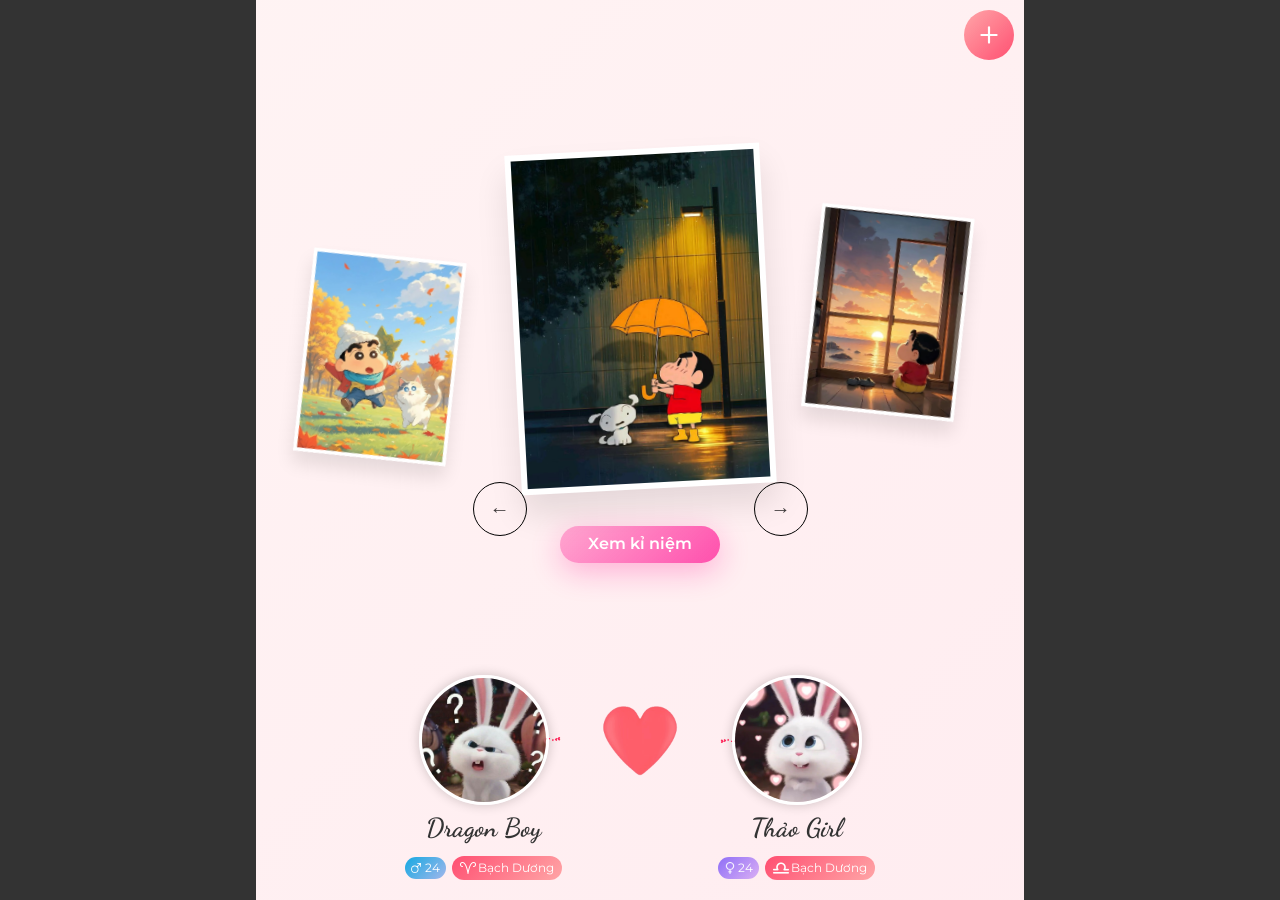
==== card-cp/index.html @ d3b0a380 "thanhcuto" ====
<!DOCTYPE html>
<html lang="vi">
  <head>
    <meta charset="UTF-8" />
    <meta name="viewport" content="width=device-width, initial-scale=1" />
    <meta name="format-detection" content="telephone=no" />
    <title></title>
    <meta name="keywords" content />
    <meta name="description" content />
    <meta http-equiv="Content-Style-Type" content="text/css" />
    <meta http-equiv="Content-Script-Type" content="text/javascript" />
    <!-- FAVICON -->
    <link rel="icon" href="./favicon.ico" type="image/x-icon" />
    <link rel="apple-touch-icon" sizes="180x180"
      href="./favicon/apple-touch-icoxn.png" />
    <link rel="icon" type="image/png" sizes="32x32"
      href="./favicon/favicon-32x32.png" />
    <link rel="icon" type="image/png" sizes="16x16"
      href="./favicon/favicon-16x16.png" />
    <!-- STYLESHEET -->
    <link rel="stylesheet" media="all" href="./css/styles.css" />
    <!-- Google Analytics start -->
    <!-- Google Analytics end -->

    <link rel="preconnect" href="https://fonts.googleapis.com" />
    <link rel="preconnect" href="https://fonts.gstatic.com" crossorigin />
    <link
      href="https://fonts.googleapis.com/css2?family=Montserrat:ital,wght@0,100..900;1,100..900&display=swap"
      rel="stylesheet" />
    <link href="https://fonts.googleapis.com/css2?family=Allura&display=swap"
      rel="stylesheet" />
    <link
      href="https://fonts.googleapis.com/css2?family=Dancing+Script:wght@400..700&display=swap"
      rel="stylesheet" />

    <!-- Album -->
    <link
      href="https://fonts.googleapis.com/css2?family=Luxurious+Script&display=swap"
      rel="stylesheet" />
    <link
      href="https://fonts.googleapis.com/css2?family=Abril+Fatface&display=swap"
      rel="stylesheet" />

    <!-- <link rel="stylesheet" href="./css/aos.css"> -->
     <!-- Long 222222-->

     <!-- Long 333 -->
<!-- loz me may -->
  </head>

  <body id="index">
    <div id="wrapper">
      <header id="header">
        <div class="container">
          <div class="hd-wrapper col3">
            <button class="hicon hd-toggle" id="toggleBtn">
              <img
                src="data:image/svg+xml,%3Csvg xmlns='http://www.w3.org/2000/svg' viewBox='0 0 24 24' fill='none' stroke='%23000' stroke-width='2' stroke-linecap='round' stroke-linejoin='round'%3E%3Cline x1='12' y1='5' x2='12' y2='19'%3E%3C/line%3E%3Cline x1='5' y1='12' x2='19' y2='12'%3E%3C/line%3E%3C/svg%3E"
                alt="menu">
            </button>
            <div class="hicon hd-album">
              <img src="./images/ic-album.svg" alt="album" />
            </div>
            <div class="hicon hd-mail">
              <img src="./images/ic-mail.svg" alt="mail" />
            </div>
            <button id="toggle-sound" class="hicon hd-sound">
              <img id="sound-icon"
                src="./images/ic-volume.svg"
                alt="volume">
            </button>
          </div>
        </div>
      </header>
      <!-- end <header>-->
      <main id="main">
        <div class="tpl-main theme4" data-theme="theme4">
          <div class="love-slider">
            <div class="love-slr">
              <div class="lover-slider-img">
                <img src="./images/mvs-img1.jpg" alt="slider" />
              </div>
              <div class="lover-slider-img">
                <img src="./images/mvs-img2.jpg" alt="slider" />
              </div>
              <div class="lover-slider-img">
                <img src="./images/mvs-img3.jpg" alt="slider" />
              </div>
              <div class="lover-slider-img">
                <img src="./images/mvs-img4.jpg" alt="slider" />
              </div>
            </div>
            <p class="memory-button" id="openMemory">Xem kỉ niệm</p>
          </div>

          <div class="icounter" data-love="04/04/2022">
            <div class="icounter-type1">
              <div class="icounter-head">
                <p class="iyear"><span>00</span>Năm</p>
                <p class="imonth"><span>00</span>Tháng</p>
                <p class="iweek"><span>00</span>Tuần</p>
                <p class="iday"><span>00</span>Ngày</p>
              </div>
              <div class="icounter-footer">
                <p class="icounter-first">00/00/0000</p>
                <p class="icounter-time">
                  <span class="ihours">00</span> :
                  <span class="iminute">00</span> :
                  <span class="isecond">00</span>
                </p>
              </div>
            </div>
            <!-- <div class="icounter-type2">
              <p class="icounter-tt">đang yêu</p>
              <p class="iday-sum">0</p>
              <p class="icounter-day">Ngày</p>
            </div> -->
          </div>

          <div class="ilove">
            <div class="ilove-dots"></div>
            <div class="ilove-wrapper">
              <div class="ilove-item ilove-male">
                <p class="ilove-img">
                  <img src="./images/avatar-male.jpg" alt="Dragon Boy" />
                </p>
                <p class="ilove-name">Dragon Boy</p>
                <div class="ilove-info">
                  <p class="ilove-age">24</p>
                  <p class="ilove-zodiac iaries">Bạch dương</p>
                </div>
              </div>
              <div class="ilove-item ilove-female">
                <p class="ilove-img">
                  <img src="./images/avatar-female.jpg" alt="Thảo Girl" />
                </p>
                <p class="ilove-name">Thảo Girl</p>
                <div class="ilove-info">
                  <p class="ilove-age">24</p>
                  <p class="ilove-zodiac ilibra">Bạch dương</p>
                </div>
              </div>
            </div>
          </div>
        </div>

        <!-- Memory -->
        <div class="memory-overlay" id="modalMemory">
          <div class="memory-wrap">
            <!-- Close Button -->
            <div class="memory-close" id="closeMemory">✕</div>
            <div class="container">
              <!-- Floating hearts -->
              <ul class="heart-float">
                <li>💕</li>
                <li>💖</li>
                <li>💗</li>
                <li>💕</li>
                <li>💖</li>
              </ul>

              <!-- Header -->
              <div class="mhead">
                <div class="mdate-display">
                  <span id="currentDateMemory">04/04/2022</span>
                  <!-- <span id="currentDateMemory">10/12/2025</span> -->
                  <span class="ic">💕</span>
                  <span>Hôm nay</span>
                </div>
                <div class="mquote">Mỗi ngày là một kỷ niệm</div>
              </div>

              <!-- Counter -->
              <div class="mcounter">
                <div class="num" id="daysCounterMemory">0</div>
                <div class="lb">ngày bên nhau</div>
              </div>

              <!-- Quote -->
              <!-- <div class="mquote">Mỗi ngày là một kỷ niệm</div> -->

              <!-- Stats Section - Elegant Horizontal -->
              <div class="mstats">
                <div class="mstats-row">
                  <div class="item">
                    <span class="ic">📅</span>
                    <span class="vale" id="weeksCounterMemory">0</span>
                    <span class="lb">Tuần</span>
                  </div>
                  <div class="item">
                    <span class="ic">🌙</span>
                    <span class="vale" id="monthsCounterMemory">0</span>
                    <span class="lb">Tháng</span>
                  </div>
                  <div class="item">
                    <span class="ic">✨</span>
                    <span class="vale" id="yearsCounterMemory">0</span>
                    <span class="lb">Năm</span>
                  </div>
                </div>
              </div>

              <!-- Timeline -->
              <div class="mtimeline">
                <div class="head">
                  <div class="ttl">
                    <span>💕</span>
                    <span>Hành Trình Yêu Thương</span>
                    <span>💕</span>
                  </div>
                  <div class="subttl">Những mốc đáng nhớ của chúng
                    ta</div>
                </div>

                <div class="item-wrap">
                  <div class="item left">
                    <div class="dot"></div>
                    <div class="cnt">
                      <div class="date">
                        <span>🌸</span>
                        <span>Ngày đầu tiên</span>
                      </div>
                      <div class="txt">Ngày chúng ta bắt đầu</div>
                    </div>
                  </div>

                  <div class="item right">
                    <div class="dot"></div>
                    <div class="cnt">
                      <div class="date">
                        <span>💝</span>
                        <span>Kỷ niệm <span id="daysTimelineMemory1">100</span> ngày</span>
                      </div>
                      <div class="txt">Tình yêu ngày càng sâu đậm</div>
                    </div>
                  </div>

                  <div class="item left">
                    <div class="dot"></div>
                    <div class="cnt">
                      <div class="date">
                        <span>🎂</span>
                        <span><span id="daysTimelineMemory2">200</span> ngày</span>
                      </div>
                      <div class="txt">Những phút giây ngọt ngào</div>
                    </div>
                  </div>

                  <div class="item right">
                    <div class="dot"></div>
                    <div class="cnt">
                      <div class="date">
                        <span>💕</span>
                        <span>Hôm nay - <span id="daysTimelineMemory3">0</span> ngày</span>
                      </div>
                      <div class="txt">Và sẽ còn mãi mãi...</div>
                    </div>
                  </div>
                </div>
              </div>

              <!-- Footer -->
              <div class="mft">
                <div class="mft-names">
                  <div class="name-tag">Dragon Boy</div>
                  <div class="name-heart">💖</div>
                  <div class="name-tag">Thảo Girl</div>
                </div>
                <div class="mft-text">Forever & Always ∞</div>
              </div>
            </div>
          </div>
          <!-- End Memory -->

          <div class="album-bg">
            <!-- <div class="alb alb1">
                    <p class="alb1-tt">My Love</p>
                    <p class="alb1-img">
                        <img src="./images/album1-img.jpg" class="alb1-ig" alt="My Love">
                    </p>
                    <p class="alb1-year">2025</p>
                </div>

                <div class="alb alb2">
                    <div class="alb2-text">
                        <p class="alb2-tt">My Love</p>
                        <p class="alb2-year">20<br>25</p>
                        <div class="alb2-eff">
                            <span class="alb2-eff-img1">
                                <img src="./images/album2-img2.jpg" alt="My Love">
                            </span>
                            <span class="alb2-eff-img2">
                                <img src="./images/album2-img4.jpg" alt="My Love">
                            </span>
                        </div>
                    </div>
                    <div class="alb2-img">
                        <img src="./images/album2-img1.jpg" alt="My Love">
                        <img src="./images/album2-img2.jpg" alt="My Love">
                        <img src="./images/album2-img3.jpg" alt="My Love">
                        <img src="./images/album2-img4.jpg" alt="My Love">
                        <img src="./images/album2-img5.jpg" alt="My Love">
                        <img src="./images/album2-img6.jpg" alt="My Love">
                    </div>
                </div> -->

            <div class="alb alb3">
              <p class="alb3-tt">My Love</p>
              <p class="alb3-year">2025</p>
              <div class="alb3-bg">
                <img src="./images/album3-bg.jpg" alt="My Love" />
              </div>
              <div class="alb3-img">
                <img src="./images/album3-img1.jpg" alt="My Love" />
                <img src="./images/album3-img2.jpg" alt="My Love" />
                <img src="./images/album3-img3.jpg" alt="My Love" />
              </div>
            </div>

            <div class="album-bg-overlay"></div>
            <div class="album-bg-ctn"><span>Kéo để tiếp tục</span></div>
          </div>

          <!-- <div class="album album1">
                <div class="abm-wrap">
                    <div class="svg-container">
              <svg id="trackSVG" width="326" height="2985" viewBox="0 0 326 2985" fill="none" preserveAspectRatio="xMidYMin meet">
                <path id="progressPath" stroke="#eee" stroke-width="2" class="progress" d="M102.987 0.429438C102.987 0.429438 277.433 103.351 315.987 214.929C386.59 419.267 11.8486 459.752 9.48657 675.929C7.13381 891.257 365.797 936.301 303.487 1142.43C269.374 1255.28 225.486 1379.43 104.487 1369.43C43.7415 1364.41 5.35494 1283.47 34.4866 1229.93C52.9863 1195.93 100.486 1134.93 185.486 1197.93C191.412 1202.32 230.32 1240.76 254.986 1282.43C273.289 1313.35 253.195 1396.38 247.987 1431.93C229.159 1560.44 49.8416 1557.96 34.4866 1686.93C15.1827 1849.06 242.38 1864.54 283.987 2022.43C346.92 2261.25 82.4863 2858.93 72.4866 2618.43C70.9399 2581.23 -6.31505 2616.94 0.986576 2580.43C10.4866 2532.93 126.038 2505.67 168.487 2526.43C209.796 2546.63 222.303 2576.87 241.987 2618.43C313.977 2770.43 14.9866 2984.43 14.9866 2984.43" />
              </svg>
            </div>
                    <div class="abm-close">quay lại</div>
                    <div class="abm-wimg">
                        <div class="abm-box1">
                            <div class="abm-img abm1" data-aos="fade-up">
                                <div class="abm1-eff1"></div>
                                <div class="abm-parallax"><img src="./images/album2-img1.jpg" alt=""></div>
                                <div class="abm1-eff2"></div>
                            </div>
                            <div class="abm-img abm2" data-aos="fade-up">
                                <div class="abm2-eff1"></div>
                                <div class="abm-parallax"><img src="./images/album2-img1.jpg" alt=""></div>
                                <div class="abm2-eff2"></div>
                            </div>
                            <div class="abm-img abm3" data-aos="fade-up">
                                <div class="abm3-eff1"></div>
                                <div class="abm-parallax"><img src="./images/album2-img1.jpg" alt=""></div>
                            </div>
                            <div class="abm-img abm4" data-aos="fade-up">
                                <div class="abm4-eff1"></div>
                                <div class="abm-parallax"><img src="./images/album2-img1.jpg" alt=""></div>
                                <div class="abm4-eff2"></div>
                            </div>
                        </div>
                        <div class="abm-box2">
                            <div class="abm-img abm5" data-aos="fade-up-left">
                                <div class="abm5-eff1"></div>
                                <div class="abm-parallax"><img src="./images/album2-img1.jpg" alt=""></div>
                                <div class="abm5-eff2"></div>
                            </div>
                            <div class="abm-img abm6" data-aos="fade-up-right">
                                <div class="abm6-eff1"></div>
                                <div class="abm-parallax"><img src="./images/album2-img1.jpg" alt=""></div>
                                <div class="abm6-eff2"></div>
                            </div>
                            <div class="abm-img abm7" data-aos="fade-up-left">
                                <div class="abm7-eff1"></div>
                                <div class="abm-parallax"><img src="./images/album2-img1.jpg" alt=""></div>
                            </div>
                            <div class="abm-img abm8" data-aos="fade-up-right">
                                <div class="abm8-eff1"></div>
                                <div class="abm-parallax"><img src="./images/album2-img1.jpg" alt=""></div>
                            </div>
                        </div>
                        <div class="abm-box3">
                            <div class="abm-img abm9" data-aos="fade-up-right">
                                <div class="abm9-eff1"></div>
                                <div class="abm-parallax"><img src="./images/album2-img1.jpg" alt=""></div>
                            </div>
                            <div class="abm-img abm10" data-aos="fade-up-left">
                                <div class="abm10-eff1"></div>
                                <div class="abm-parallax"><img src="./images/album2-img1.jpg" alt=""></div>
                            </div>
                            <div class="abm-img abm11" data-aos="fade-up-right">
                                <div class="abm11-eff1"><img src="./images/alb1-eff15.png" alt="" width="448"
                                        height="465"></div>
                                <div class="abm-parallax"><img src="./images/album2-img1.jpg" alt=""></div>
                            </div>
                            <div class="abm-img abm12" data-aos="fade-up-left">
                                <div class="abm12-eff1"></div>
                                <div class="abm-parallax"><img src="./images/album2-img1.jpg" alt=""></div>
                                <div class="abm12-eff2"></div>
                            </div>
                            <div class="abm-img abm13" data-aos="fade-up">
                                <div class="abm13-eff1"></div>
                                <div class="abm-parallax"><img src="./images/album2-img1.jpg" alt=""></div>
                                <div class="abm13-eff2"></div>
                            </div>
                            <div class="abm-img abm14" data-aos="fade-up">
                                <div class="abm14-eff1"></div>
                                <div class="abm-parallax"><img src="./images/album2-img1.jpg" alt=""></div>
                                <div class="abm14-eff2"></div>
                            </div>
                            <div class="abm-img abm15" data-aos="fade-right">
                                <div class="abm15-eff1"></div>
                                <div class="abm-parallax"><img src="./images/album2-img1.jpg" alt=""></div>
                                <div class="abm15-eff2"></div>
                            </div>
                            <div class="abm-img abm16" data-aos="fade-left">
                                <div class="abm16-eff1"></div>
                                <div class="abm-parallax"><img src="./images/album2-img1.jpg" alt=""></div>
                                <div class="abm16-eff2"></div>
                            </div>
                        </div>
                    </div>
                </div>
            </div> -->

          <!-- <div class="album album2">
                <div class="abm-wrap">
                    <div class="svg-container">
              <svg id="trackSVG" width="326" height="2985" viewBox="0 0 326 2985" fill="none" preserveAspectRatio="xMidYMin meet">
                <path id="progressPath" stroke="#eee" stroke-width="2" class="progress" d="M102.987 0.429438C102.987 0.429438 277.433 103.351 315.987 214.929C386.59 419.267 11.8486 459.752 9.48657 675.929C7.13381 891.257 365.797 936.301 303.487 1142.43C269.374 1255.28 225.486 1379.43 104.487 1369.43C43.7415 1364.41 5.35494 1283.47 34.4866 1229.93C52.9863 1195.93 100.486 1134.93 185.486 1197.93C191.412 1202.32 230.32 1240.76 254.986 1282.43C273.289 1313.35 253.195 1396.38 247.987 1431.93C229.159 1560.44 49.8416 1557.96 34.4866 1686.93C15.1827 1849.06 242.38 1864.54 283.987 2022.43C346.92 2261.25 82.4863 2858.93 72.4866 2618.43C70.9399 2581.23 -6.31505 2616.94 0.986576 2580.43C10.4866 2532.93 126.038 2505.67 168.487 2526.43C209.796 2546.63 222.303 2576.87 241.987 2618.43C313.977 2770.43 14.9866 2984.43 14.9866 2984.43" />
              </svg>
            </div>
                    <div class="abm-close">quay lại</div>
                    <div class="abm-wimg">
                        <div class="abm-box1">
                            <div class="abm-img abm1" data-aos="fade-up">
                                <div class="abm1-eff1"></div>
                                <div class="abm-parallax"><img src="./images/album2-img1.jpg" alt=""></div>
                                <div class="abm1-eff2"></div>
                            </div>
                            <div class="abm-img abm2" data-aos="fade-up" data-aos-delay="500">
                                <div class="abm2-eff1"></div>
                                <div class="abm-parallax"><img src="./images/album2-img1.jpg" alt=""></div>
                                <div class="abm2-eff2"></div>
                            </div>
                            <div class="abm-img abm3" data-aos="fade-up" data-aos-delay="800">
                                <div class="abm3-eff1"></div>
                                <div class="abm-parallax"><img src="./images/album2-img1.jpg" alt=""></div>
                                <div class="abm3-eff2"></div>
                            </div>
                            <div class="abm-img abm4" data-aos="fade-up" data-aos-delay="1100">
                                <div class="abm4-eff1"></div>
                                <div class="abm-parallax"><img src="./images/album2-img1.jpg" alt=""></div>
                            </div>
                        </div>
                        <div class="abm-box2" data-aos="fade-up">
                            <div class="abm-box2-loop">
                                <div class="abm-img abm5-1">
                                    <img src="./images/album2-img1.jpg" alt="">
                                </div>
                                <div class="abm-img abm5-2">
                                    <img src="./images/album2-img1.jpg" alt="">
                                </div>
                                <div class="abm-img abm5-3">
                                    <img src="./images/album2-img1.jpg" alt="">
                                </div>
                                <div class="abm-img abm5-4">
                                    <img src="./images/album2-img1.jpg" alt="">
                                </div>
                                <div class="abm-img abm5-5">
                                    <img src="./images/album2-img1.jpg" alt="">
                                </div>
                                <div class="abm-img abm5-6">
                                    <img src="./images/album2-img1.jpg" alt="">
                                </div>
                            </div>
                        </div>
                        <div class="abm-box3">
                            <div class="abm-img abm8" data-aos="fade-up">
                                <div class="abm8-eff1"></div>
                                <div class="abm-parallax"><img src="./images/album2-img1.jpg" alt=""></div>
                                <div class="abm8-eff2"></div>
                            </div>
                            <div class="abm-img abm9" data-aos="fade-up">
                                <div class="abm9-eff"></div>
                                <div class="abm9-eff1"></div>
                                <div class="abm-parallax"><img src="./images/album2-img1.jpg" alt=""></div>
                                <div class="abm9-eff2"></div>
                            </div>
                            <div class="abm-img abm10" data-aos="fade-left">
                                <div class="abm10-eff1"></div>
                                <div class="abm-parallax"><img src="./images/album2-img1.jpg" alt=""></div>
                            </div>
                            <div class="abm-img abm11" data-aos="fade-up">
                                <div class="abm11-eff1"></div>
                                <div class="abm-parallax"><img src="./images/album2-img1.jpg" alt=""></div>
                            </div>
                        </div>
                        <div class="abm-box4">
                            <div class="abm-img abm12" data-aos="fade-up">
                                <div class="abm12-eff1"></div>
                                <div class="abm-parallax"><img src="./images/album2-img1.jpg" alt=""></div>
                                <div class="abm12-eff2"></div>
                            </div>
                            <div class="abm-img abm13" data-aos="fade-up">
                                <div class="abm13-eff1"></div>
                                <div class="abm-parallax"><img src="./images/album2-img1.jpg" alt=""></div>
                                <div class="abm13-eff2"></div>
                            </div>
                            <div class="abm-img abm14" data-aos="fade-up">
                                <div class="abm14-eff1"></div>
                                <div class="abm-parallax"><img src="./images/album2-img1.jpg" alt=""></div>
                            </div>
                            <div class="abm-img abm15" data-aos="fade-right">
                                <div class="abm15-eff1"></div>
                                <div class="abm-parallax"><img src="./images/album2-img1.jpg" alt=""></div>
                                <div class="abm15-eff2"></div>
                            </div>
                            <div class="abm-img abm16" data-aos="fade-up">
                                <div class="abm16-eff1"></div>
                                <img src="./images/album2-img1.jpg" alt="">
                                <div class="abm16-eff2"></div>
                            </div>
                        </div>
                    </div>
                </div>
            </div> -->

          <div class="album album3">
            <div class="abm-wrap">
              <div class="svg-container">
                <svg id="trackSVG" width="326" height="2985"
                  viewBox="0 0 326 2985" fill="none"
                  preserveAspectRatio="xMidYMin meet">
                  <path id="progressPath" stroke="#eee" stroke-width="2"
                    class="progress"
                    d="M102.987 0.429438C102.987 0.429438 277.433 103.351 315.987 214.929C386.59 419.267 11.8486 459.752 9.48657 675.929C7.13381 891.257 365.797 936.301 303.487 1142.43C269.374 1255.28 225.486 1379.43 104.487 1369.43C43.7415 1364.41 5.35494 1283.47 34.4866 1229.93C52.9863 1195.93 100.486 1134.93 185.486 1197.93C191.412 1202.32 230.32 1240.76 254.986 1282.43C273.289 1313.35 253.195 1396.38 247.987 1431.93C229.159 1560.44 49.8416 1557.96 34.4866 1686.93C15.1827 1849.06 242.38 1864.54 283.987 2022.43C346.92 2261.25 82.4863 2858.93 72.4866 2618.43C70.9399 2581.23 -6.31505 2616.94 0.986576 2580.43C10.4866 2532.93 126.038 2505.67 168.487 2526.43C209.796 2546.63 222.303 2576.87 241.987 2618.43C313.977 2770.43 14.9866 2984.43 14.9866 2984.43" />
                </svg>
              </div>
              <div class="abm-close">quay lại</div>
              <div class="abm-wimg">
                <div class="abm-box1">
                  <div class="abm-img abm1" data-aos="fade-up">
                    <div class="abm1-eff1"></div>
                    <img src="./images/album2-img1.jpg" alt />
                    <div class="abm1-eff2"></div>
                  </div>
                  <div class="abm-img abm2" data-aos="fade-up-right"
                    data-aos-delay="600">
                    <div class="abm2-eff1"></div>
                    <img src="./images/album2-img1.jpg" alt />
                  </div>
                  <div class="abm-img abm3" data-aos="fade-left"
                    data-aos-delay="900">
                    <div class="abm3-eff1"></div>
                    <img src="./images/album2-img1.jpg" alt />
                    <div class="abm3-eff2"></div>
                  </div>
                  <div class="abm-img abm4" data-aos="fade-up"
                    data-aos-delay="1400">
                    <div class="abm4-eff1"></div>
                    <img src="./images/album2-img1.jpg" alt />
                  </div>
                  <div class="abm-img abm5" data-aos="fade-up"
                    data-aos-delay="1000">
                    <img src="./images/album2-img1.jpg" alt />
                    <div class="abm5-eff2">11/08/2025</div>
                  </div>
                </div>
                <div class="abm-px">
                  <div class="abm-px-bg">
                    <img src="./images/album2-img1.jpg" alt />
                  </div>
                </div>
                <div class="abm-box3">
                  <div class="abm-img abm8" data-aos="fade-right">
                    <div class="abm8-eff1"></div>
                    <img src="./images/album2-img1.jpg" alt />
                  </div>
                  <div class="abm-img abm9" data-aos="fade-down-left"
                    data-aos-delay="600">
                    <div class="abm9-eff1"></div>
                    <img src="./images/album2-img1.jpg" alt />
                  </div>
                  <div class="abm-img abm10" data-aos="zoom-in"
                    data-aos-delay="1700">
                    <div class="abm10-eff2"></div>
                    <img src="./images/album2-img1.jpg" alt />
                    <div class="abm10-eff3"></div>
                  </div>
                  <div class="abm-img abm11" data-aos="fade-down-right"
                    data-aos-delay="600">
                    <div class="abm11-eff1"></div>
                    <img src="./images/album2-img1.jpg" alt />
                  </div>
                  <div class="abm-img abm12" data-aos="fade-up-left"
                    data-aos-delay="900">
                    <div class="abm12-eff1"></div>
                    <img src="./images/album2-img1.jpg" alt />
                    <div class="abm12-eff2"></div>
                  </div>
                </div>
                <div class="abm-box2">
                  <div class="abm-img abm6" data-aos="zoom-out-down">
                    <img src="./images/album2-img1.jpg" alt />
                  </div>
                  <p><span>Khoảng khắc</span></p>
                  <div class="abm-img abm7" data-aos="zoom-out-up">
                    <img src="./images/album2-img1.jpg" alt />
                  </div>
                </div>
                <div class="abm-box4">
                  <div class="abm-img abm13" data-aos="fade-left">
                    <img src="./images/album2-img1.jpg" alt />
                  </div>
                  <div class="abm-img abm14" data-aos="fade-up"
                    data-aos-delay="300">
                    <img src="./images/album2-img2.jpg" alt />
                  </div>
                  <div class="abm-img abm15" data-aos="fade-right"
                    data-aos-delay="600">
                    <img src="./images/album2-img3.jpg" alt />
                  </div>
                  <div class="abm-img abm16" data-aos="fade-up"
                    data-aos-delay="900">
                    <img src="./images/album2-img2.jpg" alt />
                  </div>
                </div>
              </div>
            </div>
          </div>

          <div class="imessage">
            <div class="imess-wrap">
              <div class="imess-close">quay lại</div>
              <div class="imess-fimg">
                <img src="./images/album2-img1.jpg" alt />
              </div>
              <div class="imess-slider">
                <p class="imess-ftxt">Những khoảnh khắc</p>
                <div class="imess-slider-loop">
                  <div class="imess-slr-img">
                    <img src="./images/album2-img1.jpg" alt />
                  </div>
                  <div class="imess-slr-img">
                    <img src="./images/album2-img1.jpg" alt />
                  </div>
                  <div class="imess-slr-img">
                    <img src="./images/album2-img1.jpg" alt />
                  </div>
                  <div class="imess-slr-img">
                    <img src="./images/album2-img1.jpg" alt />
                  </div>
                </div>
              </div>
              <div class="imess-box">
                <div class="imess-bx1 clearfix">
                  <div class="imess-img">
                    <img src="./images/album2-img1.jpg" alt />
                    <span>14/07/25</span>
                  </div>
                  <div class="imess-desc">
                    <p class="tt">Kỳ nghỉ<span>2024</span></p>
                    <div class="dsc">
                      <p>Cảm ơn anh đã luôn bên cạnh em, đồng hành cùng em, yêu
                        thương em và quan tâm em mỗi ngày. ơn anh vì đã luôn
                        dành
                        cho em những thứ tốt đẹp và mọi điều vui vẻ, luôn nhường
                        nhịn và bao dung em mỗi lúc em không tốt, dành thời gian
                        gặp em mỗi lần gặp nhau khi yêu xa, đưa ranhững lời
                        khuyên
                        và an ủi mỗi khi em cần.</p>
                    </div>
                  </div>
                </div>
                <div class="imess-bx2 clearfix">
                  <div class="imess-ig">
                    <div class="imess-img1">
                      <img src="./images/album2-img1.jpg" alt />
                      <span>14/07/25</span>
                    </div>
                    <div class="imess-img2">
                      <img src="./images/album2-img1.jpg" alt />
                    </div>
                  </div>
                  <div class="imess-desc">
                    <p>Cảm ơn anh đã luôn bên cạnh em, đồng hành cùng em, yêu
                      thương em và quan tâm em mỗi ngày. ơn anh vì đã luôn dành
                      cho em những thứ tốt đẹp và mọi điều vui vẻ, luôn nhường
                      nhịn và bao dung em mỗi lúc em không tốt, dành thời gian
                      gặp
                      em mỗi lần gặp nhau khi yêu xa, đưa ranhững lời khuyên và
                      an
                      ủi mỗi khi em cần.</p>
                  </div>
                </div>
              </div>
              <div class="imess-end">
                <div class="imess-parallax">
                  <div class="imess-plx">
                    <img src="./images/album2-img1.jpg" alt />
                  </div>
                </div>
                <p class="imess-end-tt">Kỷ niệm</p>
                <div class="imess-info">
                  <p class="imess-name">hồ tiểu long</p>
                  <div class="imess-heart">
                    <img src="./images/line-heart-rate.gif" alt />
                  </div>
                  <p class="imess-name">hồ tiểu thảo</p>
                  <p class="imess-date">17/10/2025</p>
                </div>
              </div>
            </div>
          </div>
        </main>
        <!-- end <main>-->
        <footer id="footer">
          <address>Copyright &copy; LOVE CARD since 2025</address>
          <!-- <div class="to-top"><a href="#wrapper"></a></div> -->
        </footer>
        <!-- end <footer> -->
      </div>
      <!-- end #wrapper -->
      <script src="./js/lib/jquery.js"></script>
      <script src="./js/lib/slick.min.js"></script>
      <script src="./js/lib/gsap.min.js"></script>
      <script src="./js/lib/ScrollTrigger.min.js"></script>
      <script src="./js/lib/interact.min.js"></script>
      <script src="./js/lib/infiniteslidev2.min.js"></script>
      <script src="./js/lib/aos.js"></script>

      <script src="./js/common.js"></script>
      <script src="./js/header.js"></script>

      <script src="./js/page/top.js"></script>
      <!-- <script src="./js/page/mp3.js"></script> -->
      <!-- <script src="./js/page/record.js"></script> -->
      <script src="./js/page/svg.js"></script>
    </body>
  </html>
---- card-cp/css/styles.css ----
/*==========================================================================*/
/*                           Common-Setting                                 */
/*==========================================================================*/
@import url(./lib/aos.css);
@import url(./lib/slick.css);
@import url(./lib/slick-theme.css);
/* Copyright (c) 2009, Yahoo! Inc. All rights reserved.
   Code licensed under the BSD License:
   http://developer.yahoo.net/yui/license.txt
   version: 2.7.0
*/
html {
  color: #000;
  background: #fff;
}

body,
div,
dl,
dt,
dd,
ul,
ol,
li,
h1,
h2,
h3,
h4,
h5,
h6,
pre,
code,
form,
fieldset,
legend,
input,
button,
textarea,
p,
blockquote,
table,
tr,
th,
td {
  margin: 0;
  padding: 0;
}

table {
  border-collapse: collapse;
  border-spacing: 0;
  border: none;
}

fieldset,
img {
  border: 0;
}

address,
caption,
cite,
code,
dfn,
em,
strong,
th,
var,
optgroup {
  font-style: normal;
  font-weight: normal;
}

del,
ins {
  text-decoration: none;
}

li {
  list-style: none;
}

caption,
th {
  text-align: left;
}

h1,
h2,
h3,
h4,
h5,
h6 {
  font-size: 100%;
  font-weight: normal;
  line-height: 1;
}

q:before,
q:after {
  content: "";
}

abbr,
acronym {
  border: 0;
  font-variant: normal;
}

abbr {
  cursor: help;
}

label {
  cursor: pointer;
}

sup {
  vertical-align: baseline;
}

sub {
  vertical-align: baseline;
}

/*because legend doesn't inherit in IE */
legend {
  color: #000;
}

input,
button,
textarea,
select,
optgroup,
option {
  font-family: inherit;
  font-size: inherit;
  font-style: inherit;
  font-weight: inherit;
}

/*@purpose To enable resizing for IE */
/*@branch For IE6-Win, IE7-Win */
input,
button,
textarea,
select {
  font-size: 100%;
}

/* Setting
------------------------------------------------------------------------*/
strong {
  font-weight: bold;
}

em {
  font-style: italic;
}

th,
td {
  border: 1px solid #999;
  padding: 0.5em;
}

th {
  font-weight: bold;
  text-align: center;
}

caption {
  padding-bottom: 0.5em;
  text-align: right;
}

dfn {
  font-style: normal;
}

address {
  font-style: normal;
  line-height: 1;
}

.clear {
  clear: both;
}

.clearfix:after {
  content: ".";
  display: block;
  height: 0;
  clear: both;
  visibility: hidden;
}

.clearfix {
  display: inline-block;
}

/* Hides from IE-mac \*/
* html .clearfix {
  height: 1%;
}

.clearfix {
  display: block;
}

/* End hide from IE-mac */

/*==========================================================================*/
/*                            F U N C T I O N                               */
/*==========================================================================*/
/*==========================================================================*/
/*                               M I X I N                                  */
/*==========================================================================*/
@keyframes opc {
  0% {
    opacity: 0;
  }
  100% {
    opacity: 1;
  }
}
@keyframes slide-br {
  0% {
    -webkit-transform: translateY(-60px) translateX(-60px);
    transform: translateY(-60px) translateX(-60px);
    opacity: 0;
  }
  100% {
    -webkit-transform: translateY(0) translateX(0);
    transform: translateY(0) translateX(0);
    opacity: 1;
  }
}
@keyframes slide-bl {
  0% {
    -webkit-transform: translateY(-50px) translateX(50px);
    transform: translateY(-50px) translateX(50px);
    opacity: 0;
  }
  100% {
    -webkit-transform: translateY(0) translateX(0);
    transform: translateY(0) translateX(0);
    opacity: 1;
  }
}
@keyframes slide-tr {
  0% {
    -webkit-transform: translateY(-50px) translateX(50px);
    transform: translateY(-50px) translateX(50px);
    opacity: 0;
  }
  100% {
    -webkit-transform: translateY(0) translateX(0);
    transform: translateY(0) translateX(0);
    opacity: 1;
  }
}
@keyframes shakeBig {
  0% {
    transform: rotate(-8deg);
  }
  50% {
    transform: rotate(8deg);
  }
  100% {
    transform: rotate(-8deg);
  }
}
@keyframes shakeSmall {
  0% {
    rotate: -8deg;
  }
  50% {
    rotate: 0deg;
  }
  100% {
    rotate: -8deg;
  }
}
@keyframes pulsate-bck {
  0% {
    -webkit-transform: scale(1);
    transform: scale(1);
  }
  50% {
    -webkit-transform: scale(0.8);
    transform: scale(0.8);
  }
  100% {
    -webkit-transform: scale(1);
    transform: scale(1);
  }
}
@keyframes swirl-in-fwd {
  0% {
    -webkit-transform: rotate(-540deg) scale(0);
    transform: rotate(-540deg) scale(0);
    opacity: 0;
  }
  100% {
    -webkit-transform: rotate(0) scale(1);
    transform: rotate(0) scale(1);
    opacity: 1;
  }
}
@keyframes slide-in-blurred-bottom {
  0% {
    -webkit-transform: translateY(1000px) scaleY(2.5) scaleX(0.2);
    transform: translateY(1000px) scaleY(2.5) scaleX(0.2);
    -webkit-transform-origin: 50% 100%;
    transform-origin: 50% 100%;
    -webkit-filter: blur(40px);
    filter: blur(40px);
    opacity: 0;
  }
  100% {
    -webkit-transform: translateY(0) scaleY(1) scaleX(1);
    transform: translateY(0) scaleY(1) scaleX(1);
    -webkit-transform-origin: 50% 50%;
    transform-origin: 50% 50%;
    -webkit-filter: blur(0);
    filter: blur(0);
    opacity: 1;
  }
}
@keyframes album1-abm8 {
  0%, 100% {
    transform: rotate(-7deg) translateY(0);
  }
  50% {
    transform: rotate(-7deg) translateY(10px);
  }
}
@keyframes effY {
  0%, 100% {
    transform: translateY(0);
  }
  50% {
    transform: translateY(10px);
  }
}
@keyframes effX {
  0%, 100% {
    transform: translateX(0);
  }
  50% {
    transform: translateX(10px);
  }
}
@keyframes slide-top {
  0% {
    -webkit-transform: translateY(100px);
    transform: translateY(100px);
  }
  100% {
    -webkit-transform: translateY(0);
    transform: translateY(0);
  }
}
@keyframes slide-in-right {
  0% {
    -webkit-transform: translateX(1000px);
    transform: translateX(1000px);
    opacity: 0;
  }
  100% {
    -webkit-transform: translateX(0);
    transform: translateX(0);
    opacity: 1;
  }
}
@keyframes slide-in-br {
  0% {
    -webkit-transform: translateY(1000px) translateX(1000px);
    transform: translateY(1000px) translateX(1000px);
    opacity: 0;
  }
  100% {
    -webkit-transform: translateY(0) translateX(0);
    transform: translateY(0) translateX(0);
    opacity: 1;
  }
}
@keyframes shakeX {
  0% {
    transform: translateX(0);
  }
  50% {
    transform: translateX(10px);
  }
  100% {
    transform: translateX(0px);
  }
}
@keyframes slide-in-tl {
  0% {
    -webkit-transform: translateY(-1000px) translateX(-1000px);
    transform: translateY(-1000px) translateX(-1000px);
    opacity: 0;
  }
  100% {
    -webkit-transform: translateY(0) translateX(0);
    transform: translateY(0) translateX(0);
    opacity: 1;
  }
}
@keyframes slide-in-bottom {
  0% {
    -webkit-transform: translateY(1000px);
    transform: translateY(1000px);
    opacity: 0;
  }
  100% {
    -webkit-transform: translateY(0);
    transform: translateY(0);
    opacity: 1;
  }
}
@keyframes slide-in-tr {
  0% {
    -webkit-transform: translateY(-1000px) translateX(1000px);
    transform: translateY(-1000px) translateX(1000px);
    opacity: 0;
  }
  100% {
    -webkit-transform: translateY(0) translateX(0);
    transform: translateY(0) translateX(0);
    opacity: 1;
  }
}
@keyframes albumbg {
  0% {
    opacity: 0;
    transform: scale(0.5);
  }
  15% {
    opacity: 1;
    transform: scale(1);
  }
  85% {
    opacity: 1;
    transform: scale(1);
  }
  100% {
    opacity: 0;
    transform: scale(0.5);
  }
}
@keyframes album-bg-overlay {
  0% {
    transform: translateX(100%);
    width: 100%;
  }
  50% {
    transform: translateX(0%);
    width: 100%;
  }
  100% {
    transform: translateX(0%);
    width: 0%;
  }
}
:root {
  --content-width: 768px;
  --main-cl: #fe4080;
  --b-cl: #000;
  --w-cl: #fff;
  --lh: 1.5em;
  --font-family: "Montserrat", sans-serif;
  --font-allura: "Allura", cursive;
  --font-dancing: "Dancing Script", cursive;
  --font-luxurious: "Luxurious Script", cursive;
  --font-abril: "Abril Fatface", serif;
  --body-color: #333333;
}

body,
h1,
h2,
h3,
h4,
h5,
h6,
input,
button,
textarea,
select,
p,
blockquote,
th,
td,
pre,
address,
li,
dt,
dd {
  font-size: 16px;
  -webkit-text-size-adjust: none;
  font-family: var(--font-family);
}

input[type=text],
input[type=email],
input[type=tel],
input[type=number],
textarea {
  width: 100%;
  border: solid 1px #999999;
  padding: 16px 20px;
}

::placeholder {
  opacity: 0.5;
}

h1,
h2,
h3,
h4,
h5,
h6 {
  line-height: 1.6em;
}

a {
  transition: all 0.3s ease;
  text-decoration: none;
  font-family: var(--font-family);
  color: var(--body-color);
}

select {
  visibility: visible !important;
}

[href^="tel:"] {
  word-break: keep-all;
  white-space: nowrap;
}

img {
  vertical-align: middle;
  max-width: 100%;
  flex-shrink: 0;
  height: auto;
  object-fit: cover;
}

table {
  width: 100%;
}

p {
  margin-bottom: 15px;
  line-height: 1.8em;
}

p:last-child {
  margin-bottom: 0;
}

button {
  cursor: pointer;
  border: solid 1px #333;
  border-radius: 0;
  outline: none;
  box-shadow: none;
}

*,
::before,
::after {
  box-sizing: border-box;
  outline: none;
}

/*==========================================================================*/
/*                              G L O B A L                                 */
/*==========================================================================*/
html {
  background: #333;
}

body {
  min-width: 320px;
  -webkit-text-size-adjust: none;
  color: var(--body-color);
}
body::-webkit-scrollbar {
  width: 0px;
}
body::-webkit-scrollbar-thumb {
  background: var(--main-cl);
  border-radius: 990px;
}
body::-webkit-scrollbar-track {
  background: transparent;
}

#wrapper {
  position: relative;
  max-width: 100%;
  width: var(--content-width);
  margin: 0 auto;
  background-color: #fff;
  z-index: 0;
}

.container {
  width: var(--content-width);
  max-width: 100%;
  margin-left: auto;
  margin-right: auto;
  padding-left: 15px;
  padding-right: 15px;
}

#main {
  position: relative;
  z-index: 0;
  overflow: hidden;
}

.wow {
  animation-duration: 1s;
  animation-delay: 0.2s;
}

/*==========================================================================*/
/*                             E N D   A L L                                */
/*==========================================================================*/
/*============================= H_E_A_D_E_R =============================*/
/*==========================================================================*/
/*                              H E A D E R                                 */
/*==========================================================================*/
#header {
  position: fixed;
  top: 0;
  left: 0;
  right: 0;
  margin: 0 auto;
  max-width: 100%;
  width: var(--content-width);
  padding: 20px 0 0;
  transition: all 0.3s ease;
  z-index: 99;
  /* Sub Buttons */
}
#header.hidden {
  opacity: 0;
  pointer-events: none;
}
#header h1 {
  position: absolute;
  top: 0;
  left: 0;
  width: 1px;
  height: 1px;
  opacity: 0;
  pointer-events: none;
  visibility: hidden;
}
#header .hd-wrapper {
  position: absolute;
  top: 10px;
  right: 10px;
  width: 55px;
  height: 55px;
  z-index: 1000;
}
#header .hd-wrapper.col3 .hicon {
  width: 50px;
  height: 50px;
}
#header .hicon {
  position: absolute;
  top: 0;
  right: 0;
  width: 40px;
  height: 40px;
  border-radius: 100%;
  display: flex;
  align-items: center;
  justify-content: center;
  background-color: #fff;
  cursor: pointer;
  background: linear-gradient(135deg, rgba(255, 105, 108, 0.55), rgba(255, 20, 66, 0.73));
  border: none;
  transition: all 0.4s cubic-bezier(0.68, -0.55, 0.265, 1.55);
}
#header .hicon img {
  filter: brightness(0) invert(1);
}
#header .hd-toggle {
  z-index: 10;
  width: 100%;
  height: 100%;
}
#header .hd-toggle img {
  width: 26px;
}
#header .hd-toggle.active {
  transform: rotate(45deg);
}
#header .hd-album,
#header .hd-mail,
#header .hd-sound,
#header .hd-record {
  opacity: 0;
  pointer-events: none;
}
#header .hd-album.show,
#header .hd-mail.show,
#header .hd-sound.show,
#header .hd-record.show {
  opacity: 1;
  pointer-events: all;
}
#header .hd-album img {
  width: 24px;
}
#header .hd-mail img {
  width: 28px;
}
#header .hd-sound img {
  width: 28px;
}
#header .hd-record img {
  width: 26px;
}

/*============================= C_O_N_T_E_N_T =============================*/
/*==========================================================================*/
/*                                M A I N                                   */
/*==========================================================================*/
.tpl-main {
  height: 100vh;
  min-height: 600px;
  display: flex;
  flex-direction: column;
  justify-content: space-between;
  overflow: hidden;
  transition: all 0.3s ease;
  position: relative;
  z-index: 0;
}
.tpl-main.theme1 .love-slider .splide__pagination {
  bottom: 20px;
}
.tpl-main.theme1 .ilove .ilove-name {
  color: #fff;
}
.tpl-main.theme1 .slick-active img {
  animation: sliderFace 3s linear;
}
.tpl-main.theme2 .love-slider .lover-slider-img img {
  height: 83vh;
}
.tpl-main.theme2 .ilove::before {
  --kc: calc(2000 / 768 * 100vw);
  content: "";
  position: absolute;
  left: calc(50% - min(var(--kc), 2000px) / 2);
  width: min(var(--kc), 2000px);
  height: min(var(--kc), 2000px);
  background-color: #fff;
  border-radius: 100%;
  z-index: -1;
  top: 20px;
}
.tpl-main.theme2 .ilove-dots .slick-dots {
  bottom: calc(100% + 15px);
}
.tpl-main.theme3 .love-slider .lover-slider-img img {
  height: 86vh;
}
.tpl-main.theme3 .ilove::before {
  content: "";
  position: absolute;
  inset: 0 max(-15.625vw, -120px);
  top: max(-9.1145833333vw, -70px);
  transform: translateX(min(12.5vw, 96px));
  background: url("../images/wave-bg.svg") no-repeat top center/contain;
  z-index: -1;
}
.tpl-main.theme3 .ilove::after {
  content: "";
  position: absolute;
  inset: min(18.75vw, 120px) 0 0;
  background-color: #fff;
  z-index: -1;
}
.tpl-main.theme3 .ilove-dots .slick-dots {
  bottom: calc(100% + 15px);
}
.tpl-main.theme4 {
  background: linear-gradient(135deg, rgba(255, 105, 108, 0.08), rgba(255, 20, 66, 0.08));
}
.tpl-main.theme4 .love-slider {
  position: relative;
  top: 20px;
  width: min(60vw, 255px);
  margin: auto;
  pointer-events: auto;
  z-index: 1;
}
.tpl-main.theme4 .love-slider .love-slr {
  margin: auto;
  --r: -5deg;
}
.tpl-main.theme4 .love-slider .slick-list {
  overflow: visible;
  transform: rotate(var(--r));
}
.tpl-main.theme4 .love-slider .lover-slider-img img {
  min-height: auto;
  height: min(80vw, 340px);
  border: 6px solid #fff;
  box-shadow: 0 20px 30px rgba(0, 0, 0, 0.1);
  --tw-skew-x: 0;
  --tw-skew-y: 0;
  --tw-scale-x: 0.6;
  --tw-scale-y: 0.6;
  --tw-translate-x: -8px;
  --tw-translate-y: 15px;
  --tw-rotate: calc(6deg - var(--r));
  transform: translate(var(--tw-translate-x), var(--tw-translate-y)) rotate(var(--tw-rotate)) skewX(var(--tw-skew-x)) skewY(var(--tw-skew-y)) scaleX(var(--tw-scale-x)) scaleY(var(--tw-scale-y));
  transition: all 1.2s cubic-bezier(0.47, 0.16, 0.24, 1);
}
.tpl-main.theme4 .love-slider .slick-active img {
  --tw-scale-x: 1;
  --tw-scale-y: 1;
  --tw-translate-x: 0px;
  --tw-translate-y: 0px;
  --tw-rotate: calc(-3deg - var(--r));
}
.tpl-main.theme4 .ilove {
  margin-top: 0;
  padding-top: 40px;
  padding-bottom: 20px;
}
.tpl-main.theme4 .ilove .ilove-dots {
  display: none;
}

.love-slider {
  position: absolute;
  inset: 0;
  z-index: -1;
  pointer-events: none;
}
.love-slider .love-slr {
  width: 100%;
  height: 100%;
  transition: all 0.3s ease;
}
.love-slider .love-slr:not(.slick-slider) {
  opacity: 0;
}
@keyframes sliderFace {
  0% {
    transform: scale(1.2);
  }
  100% {
    transform: scale(1);
  }
}
.love-slider .lover-slider-img img {
  width: 100%;
  height: 100vh;
  min-height: 600px;
}
.love-slider .slick-arrow {
  border-radius: 100%;
  border: 1px solid #000;
  width: 54px;
  height: 54px;
  z-index: 1;
  transform: none;
  top: unset;
  bottom: -10px;
}
.love-slider .slick-arrow::before {
  color: #000;
}
.love-slider .slick-prev {
  left: -40px;
}
.love-slider .slick-next {
  right: -40px;
}
.love-slider .memory-tt {
  text-align: center;
  font-size: 16px;
  font-weight: 600;
  color: #ff69b4;
}

.ilove-dots .slick-dots {
  bottom: 2px;
  z-index: 1;
}
.ilove-dots .slick-dots li {
  background: transparent;
  opacity: 0.5;
  transform: none !important;
  width: 20px;
  height: 20px;
  margin: 0 0px;
}
.ilove-dots .slick-dots li.slick-active {
  opacity: 1;
}
.ilove-dots .slick-dots li.slick-active::before {
  filter: none;
}
.ilove-dots .slick-dots li::before {
  content: "";
  position: absolute;
  top: 0;
  left: 0;
  width: 100%;
  height: 100%;
  background: url("../images/ic-heart.svg") center/contain no-repeat;
  filter: brightness(0) invert(1);
}
.ilove-dots .slick-dots li button {
  display: none;
}

.ilove {
  position: relative;
  width: 100%;
  padding-top: 20px;
  padding-bottom: 40px;
  min-height: 144px;
  margin-top: auto;
  z-index: 1;
}
.ilove .ilove-wrapper {
  display: flex;
  justify-content: space-between;
  padding: 0 15px;
  max-width: 500px;
  margin: 0 auto;
  position: relative;
  z-index: 0;
}
.ilove .ilove-wrapper::before {
  content: "";
  position: absolute;
  top: 0;
  left: 0;
  right: 0;
  margin: 0 auto;
  width: max(min(15.625vw, 120px), 50px);
  height: max(min(16.9270833333vw, 130px), 90px);
  background: url("../images/line-heart-rate.gif") center/contain no-repeat;
  z-index: 1;
}
.ilove .ilove-male .ilove-img::after {
  left: var(--spaceX);
  transform: rotate(90deg);
}
.ilove .ilove-male .ilove-age {
  background: linear-gradient(135deg, #15a9e2, rgba(21, 98, 226, 0.4));
}
.ilove .ilove-male .ilove-age::before {
  background-image: url("../images/ic-male.png");
}
.ilove .ilove-female .ilove-img::after {
  right: var(--spaceX);
  transform: scale(-1) rotate(90deg);
}
.ilove .ilove-female .ilove-age {
  background: linear-gradient(135deg, #8f6ff7, rgba(180, 111, 247, 0.5));
}
.ilove .ilove-female .ilove-age::before {
  background-image: url("../images/ic-female.png");
  width: 12px;
  height: 12px;
}
.ilove .ilove-img {
  width: max(min(16.9270833333vw, 130px), 80px);
  height: max(min(16.9270833333vw, 130px), 80px);
  border-radius: 100%;
  margin: 0 auto 10px;
  border: 3px solid #fff;
  box-shadow: 0 0 12px rgba(0, 0, 0, 0.2);
  position: relative;
  z-index: 0;
}
.ilove .ilove-img::after {
  --spaceX: max(min(calc(90 / 768 * 100vw), 90px), 70px);
  content: "";
  position: absolute;
  top: 0;
  bottom: 0;
  margin: auto 0;
  width: max(min(16.9270833333vw, 130px), 80px);
  height: max(min(16.9270833333vw, 130px), 80px);
  background: url("../images/heart-eff1.gif") center/contain no-repeat;
  z-index: -1;
}
.ilove .ilove-img img {
  width: 100%;
  height: 100%;
  border-radius: 100%;
}
.ilove .ilove-name {
  text-align: center;
  line-height: 1;
  margin-bottom: 15px;
  text-transform: capitalize;
  font-size: 26px;
  font-weight: 700;
  font-family: var(--font-dancing);
}
.ilove .ilove-info {
  display: flex;
  align-items: center;
}
.ilove .ilove-age {
  color: #fff;
  line-height: 1;
  padding: 5px 6px 5px 20px;
  border-radius: 100px;
  font-size: 12px;
  position: relative;
  z-index: 0;
  margin-bottom: 0;
}
.ilove .ilove-age::before {
  content: "";
  position: absolute;
  top: 0;
  left: 6px;
  bottom: 0;
  margin: auto 0;
  width: 10px;
  height: 10px;
  background: center/contain no-repeat;
}
.ilove .ilove-zodiac {
  margin-left: 6px;
  font-size: 12px;
  line-height: 1;
  color: #fff;
  background: linear-gradient(315deg, rgba(255, 105, 105, 0.55), rgba(255, 20, 66, 0.73));
  border-radius: 100px;
  padding: 6px 8px 6px 26px;
  position: relative;
  z-index: 0;
  text-transform: capitalize;
}
.ilove .ilove-zodiac::before {
  content: "";
  position: absolute;
  top: 0;
  bottom: 0;
  left: 8px;
  margin: auto 0;
  width: 16px;
  height: 16px;
  z-index: -1;
  background: center/contain no-repeat;
}
.ilove .iaries::before {
  background-image: url("../images/ic-aries.png");
}
.ilove .ivirgo::before {
  background-image: url("../images/ic-virgo.png");
}
.ilove .itaurus::before {
  background-image: url("../images/ic-taurus.png");
}
.ilove .iscorpio::before {
  background-image: url("../images/ic-scorpio.png");
}
.ilove .isagittarius::before {
  background-image: url("../images/ic-sagittarius.png");
  width: 14px;
}
.ilove .ipisces::before {
  background-image: url("../images/ic-pisces.png");
  width: 14px;
}
.ilove .ilibra::before {
  background-image: url("../images/ic-libra.png");
}
.ilove .ileo::before {
  background-image: url("../images/ic-leo.png");
}
.ilove .igemini::before {
  background-image: url("../images/ic-gemini.png");
  width: 14px;
}
.ilove .icapricorn::before {
  background-image: url("../images/ic-capricorn.png");
}
.ilove .iaquarius::before {
  background-image: url("../images/ic-aquarius.png");
}

@keyframes floatUp {
  0% {
    bottom: -50px;
    opacity: 0;
    transform: translateY(0) rotate(0deg);
  }
  50% {
    opacity: 0.6;
  }
  100% {
    bottom: 100%;
    opacity: 0;
    transform: translateY(-20px) rotate(360deg);
  }
}
@keyframes memoryPulse {
  0%, 100% {
    transform: scale(1);
  }
  50% {
    transform: scale(1.2);
  }
}
@keyframes gradientShift {
  0%, 100% {
    background-position: 0% 50%;
  }
  50% {
    background-position: 100% 50%;
  }
}
@keyframes countUp {
  from {
    opacity: 0;
    transform: scale(0.5);
  }
  to {
    opacity: 1;
    transform: scale(1);
  }
}
@keyframes slideInStat {
  from {
    opacity: 0;
    transform: translateY(15px);
  }
  to {
    opacity: 1;
    transform: translateY(0);
  }
}
@keyframes growLine {
  from {
    height: 0;
  }
  to {
    height: 100%;
  }
}
@keyframes slideIn {
  from {
    opacity: 0;
    transform: translateY(20px);
  }
  to {
    opacity: 1;
    transform: translateY(0);
  }
}
@keyframes dotPulse {
  0%, 100% {
    box-shadow: 0 0 0 0 rgba(255, 105, 180, 0.7);
  }
  50% {
    box-shadow: 0 0 0 8px rgba(255, 105, 180, 0);
  }
}
@keyframes heartBeat {
  0%, 100% {
    transform: scale(1);
  }
  25% {
    transform: scale(1.2);
  }
  50% {
    transform: scale(1);
  }
}
@keyframes fadeIn {
  from {
    opacity: 0;
  }
  to {
    opacity: 1;
  }
}
@keyframes fadeInDown {
  from {
    opacity: 0;
    transform: translateY(-20px);
  }
  to {
    opacity: 1;
    transform: translateY(0);
  }
}
@keyframes fadeInUp {
  from {
    opacity: 0;
    transform: translateY(20px);
  }
  to {
    opacity: 1;
    transform: translateY(0);
  }
}
.memory-button {
  width: 160px;
  padding: 4px 10px;
  font-size: 16px;
  font-weight: 600;
  margin: 0 auto;
  color: white;
  background: linear-gradient(135deg, rgba(255, 105, 180, 0.55), rgba(255, 20, 147, 0.73));
  border: none;
  border-radius: 50px;
  cursor: pointer;
  box-shadow: 0 8px 30px rgba(255, 20, 147, 0.3);
  transition: all 0.3s ease;
  position: relative;
  overflow: hidden;
  text-align: center;
}

.memory-overlay {
  position: fixed;
  top: 0;
  left: 0;
  right: 0;
  bottom: 0;
  background: rgba(0, 0, 0, 0.6);
  backdrop-filter: blur(5px);
  display: none;
  align-items: center;
  justify-content: center;
  z-index: 1000;
  opacity: 0;
  transition: opacity 0.3s ease;
  padding: 0 15px;
}
.memory-overlay.active {
  display: flex;
  opacity: 1;
}
.memory-overlay.active .container {
  transform: scale(1);
  opacity: 1;
}
.memory-overlay.active .mdate-display {
  animation: fadeInDown 0.8s ease-out 0.4s forwards;
}
.memory-overlay.active .mhead .ttl {
  animation: fadeInDown 0.8s ease-out 0.6s forwards;
}
.memory-overlay.active .mcounter {
  animation: fadeInUp 1s ease-out 0.7s forwards;
}
.memory-overlay.active .mdays-counter {
  animation: gradientShift 3s ease infinite, countUp 2s ease-out 0.7s backwards;
}
.memory-overlay.active .mquote {
  animation: fadeIn 1s ease-out 0.8s forwards;
}
.memory-overlay.active .mstats {
  animation: fadeInUp 1s ease-out 0.9s forwards;
}
.memory-overlay.active .mstats .item:nth-child(1) {
  animation: slideInStat 0.6s ease-out 1.1s forwards;
}
.memory-overlay.active .mstats .item:nth-child(2) {
  animation: slideInStat 0.6s ease-out 1.3s forwards;
}
.memory-overlay.active .mstats .item:nth-child(3) {
  animation: slideInStat 0.6s ease-out 1.5s forwards;
}
.memory-overlay.active .mstats .item:nth-child(4) {
  animation: slideInStat 0.6s ease-out 1.7s forwards;
}
.memory-overlay.active .mtimeline .item-wrap::before {
  animation: growLine 2s ease-out 1.4s forwards;
}
.memory-overlay.active .mtimeline .head {
  animation: fadeIn 1s ease-out 1.2s forwards;
}
.memory-overlay.active .mft {
  animation: fadeIn 1s ease-out 2.4s forwards;
}
.memory-overlay .memory-close {
  position: absolute;
  top: 15px;
  right: 15px;
  width: 35px;
  height: 35px;
  background: rgba(255, 105, 180, 0.1);
  border: 2px solid rgba(255, 105, 180, 0.3);
  border-radius: 50%;
  cursor: pointer;
  display: flex;
  align-items: center;
  justify-content: center;
  font-size: 20px;
  color: #ff69b4;
  transition: all 0.3s ease;
  z-index: 10;
}
.memory-overlay .memory-close:hover {
  background: rgba(255, 105, 180, 0.2);
  transform: rotate(90deg);
}
.memory-overlay .memory-wrap {
  width: 100%;
  max-width: 600px;
  height: 90vh;
  position: relative;
}
.memory-overlay .container {
  width: 100%;
  height: 100%;
  background: white;
  border-radius: 30px;
  padding: 35px 20px;
  box-shadow: 0 20px 60px rgba(255, 105, 180, 0.15);
  position: relative;
  overflow: hidden;
  transform: scale(0.7);
  opacity: 0;
  transition: all 0.4s cubic-bezier(0.68, -0.55, 0.265, 1.55);
  overflow: auto;
}
.memory-overlay .container::-webkit-scrollbar {
  width: 0px;
}
.memory-overlay .heart-float li {
  position: absolute;
  font-size: 20px;
  opacity: 0;
  animation: floatUp 4s infinite ease-in-out;
}
.memory-overlay .heart-float li:nth-child(1) {
  left: 10%;
  animation-delay: 0s;
}
.memory-overlay .heart-float li:nth-child(2) {
  left: 30%;
  animation-delay: 1s;
}
.memory-overlay .heart-float li:nth-child(3) {
  left: 50%;
  animation-delay: 2s;
}
.memory-overlay .heart-float li:nth-child(4) {
  left: 70%;
  animation-delay: 1.5s;
}
.memory-overlay .heart-float li:nth-child(5) {
  left: 10%;
  animation-delay: 0s;
}
.memory-overlay .mhead {
  text-align: center;
  margin-bottom: 9px;
  position: relative;
  z-index: 1;
}
.memory-overlay .mhead .mdate-display {
  font-size: 16px;
  color: #ff69b4;
  font-weight: 600;
  display: flex;
  align-items: center;
  justify-content: center;
  gap: 10px;
  margin-bottom: 8px;
  opacity: 0;
}
.memory-overlay .mhead .ic {
  font-size: 18px;
  animation: memoryPulse 1.5s infinite;
}
.memory-overlay .mhead .ttl {
  font-size: 15px;
  color: #666;
  font-weight: 400;
  opacity: 0;
}
.memory-overlay .mcounter {
  text-align: center;
  margin: 0px 0 15px;
  opacity: 0;
}
.memory-overlay .mcounter .num {
  font-size: 72px;
  font-weight: 700;
  background: linear-gradient(135deg, #ff69b4, #ff1493, #ff69b4);
  background-size: 200% 200%;
  -webkit-background-clip: text;
  -webkit-text-fill-color: transparent;
  background-clip: text;
  line-height: 1;
  margin-bottom: 10px;
}
.memory-overlay .mcounter .lb {
  font-size: 18px;
  color: #ff69b4;
  font-weight: 600;
  letter-spacing: 1px;
}
.memory-overlay .mquote {
  text-align: center;
  font-size: 15px;
  color: #888;
  font-style: italic;
  padding: 0 10px;
  position: relative;
  opacity: 0;
}
.memory-overlay .mquote::before, .memory-overlay .mquote::after {
  content: '"';
  font-size: 24px;
  color: #ffb6c1;
  font-weight: bold;
}
.memory-overlay .mstats {
  margin: 0 0 15px 0;
  opacity: 0;
  background: linear-gradient(135deg, rgba(255, 182, 193, 0.15), rgba(255, 240, 245, 0.3));
  border-radius: 14px;
  padding: 15px 15px;
  backdrop-filter: blur(10px);
  border: 2px solid rgba(255, 105, 180, 0.1);
  box-shadow: 0 8px 32px rgba(255, 105, 180, 0.08);
}
.memory-overlay .mstats .mstats-row {
  display: flex;
  justify-content: space-between;
  align-items: center;
  gap: 8px;
}
.memory-overlay .mstats .item {
  flex: 1;
  text-align: center;
  position: relative;
  opacity: 0;
}
.memory-overlay .mstats .item:not(:last-child):after {
  content: "";
  position: absolute;
  right: -4px;
  top: 50%;
  transform: translateY(-50%);
  width: 1px;
  height: 40px;
  background: linear-gradient(to bottom, transparent, rgba(255, 105, 180, 0.3), transparent);
}
.memory-overlay .mstats .ic {
  font-size: 16px;
  display: block;
  margin-bottom: 4px;
  opacity: 0.7;
}
.memory-overlay .mstats .vale {
  font-size: 26px;
  font-weight: 700;
  background: linear-gradient(135deg, #ff69b4, #ff1493, #ff69b4);
  background-size: 200% 200%;
  -webkit-background-clip: text;
  -webkit-text-fill-color: transparent;
  background-clip: text;
  animation: gradientShift 3s ease infinite;
  display: block;
  margin-bottom: 3px;
  line-height: 1;
}
.memory-overlay .mstats .lb {
  font-size: 11px;
  color: #999;
  font-weight: 500;
  text-transform: uppercase;
  letter-spacing: 0.5px;
  display: block;
}
.memory-overlay .mtimeline {
  position: relative;
  padding: 20px 0 20px 0;
}
.memory-overlay .mtimeline .head {
  text-align: center;
  margin-bottom: 25px;
  opacity: 0;
}
.memory-overlay .mtimeline .ttl {
  font-size: 16px;
  font-weight: 600;
  color: #ff69b4;
  margin-bottom: 8px;
  display: flex;
  align-items: center;
  justify-content: center;
  gap: 8px;
}
.memory-overlay .mtimeline .subttl {
  font-size: 13px;
  color: #999;
}
.memory-overlay .mtimeline .item-wrap {
  position: relative;
  padding-top: 20px;
}
.memory-overlay .mtimeline .item-wrap::before {
  content: "";
  position: absolute;
  left: 50%;
  top: 0;
  bottom: 0;
  width: 3px;
  background: linear-gradient(to bottom, #ffb6c1, #ff69b4, #ff1493);
  transform: translateX(-50%);
  height: 0;
}
.memory-overlay .mtimeline .item {
  position: relative;
  margin-bottom: 35px;
  opacity: 0;
}
.memory-overlay .mtimeline .item:last-child {
  margin-bottom: 0;
}
.memory-overlay .mtimeline .item:nth-child(1) {
  animation: slideIn 0.6s ease-out 1.6s forwards;
}
.memory-overlay .mtimeline .item:nth-child(2) {
  animation: slideIn 0.6s ease-out 1.8s forwards;
}
.memory-overlay .mtimeline .item:nth-child(3) {
  animation: slideIn 0.6s ease-out 2s forwards;
}
.memory-overlay .mtimeline .item:nth-child(4) {
  animation: slideIn 0.6s ease-out 2.2s forwards;
}
.memory-overlay .mtimeline .item.left .cnt {
  margin-right: 55%;
  text-align: right;
}
.memory-overlay .mtimeline .item.left .date {
  justify-content: flex-end;
}
.memory-overlay .mtimeline .item.right .cnt {
  margin-left: 55%;
  text-align: left;
}
.memory-overlay .mtimeline .item.right .date {
  justify-content: flex-start;
}
.memory-overlay .mtimeline .dot {
  position: absolute;
  left: 50%;
  top: 5px;
  width: 16px;
  height: 16px;
  background: white;
  border: 3px solid #ff69b4;
  border-radius: 50%;
  transform: translateX(-50%);
  z-index: 2;
  animation: dotPulse 2s infinite;
}
.memory-overlay .mtimeline .cnt {
  background: linear-gradient(135deg, #fff5f8, #ffffff);
  padding: 15px 18px;
  border-radius: 18px;
  box-shadow: 0 4px 15px rgba(255, 105, 180, 0.1);
  transition: all 0.3s ease;
}
.memory-overlay .mtimeline .cnt:hover {
  transform: translateY(-3px);
  box-shadow: 0 8px 25px rgba(255, 105, 180, 0.2);
}
.memory-overlay .mtimeline .date {
  font-size: 13px;
  color: #ff69b4;
  font-weight: 600;
  margin-bottom: 5px;
  display: flex;
  align-items: center;
  gap: 6px;
}
.memory-overlay .mtimeline .txt {
  font-size: 14px;
  color: #555;
  line-height: 1.5;
}
.memory-overlay .mft {
  text-align: center;
  margin-top: 20px;
  padding-top: 20px;
  border-top: 2px dashed rgba(255, 105, 180, 0.2);
  opacity: 0;
}
.memory-overlay .mft .mft-names {
  display: flex;
  align-items: center;
  justify-content: center;
  gap: 15px;
  margin-bottom: 12px;
}
.memory-overlay .mft .name-tag {
  font-size: 15px;
  font-weight: 600;
  color: #ff69b4;
  padding: 8px 16px;
  background: linear-gradient(135deg, rgba(255, 182, 193, 0.2), rgba(255, 240, 245, 0.3));
  border-radius: 20px;
  border: 1.5px solid rgba(255, 105, 180, 0.2);
}
.memory-overlay .mft .name-heart {
  font-size: 20px;
  animation: heartBeat 1.5s infinite;
}
.memory-overlay .mft .mft-text {
  font-size: 13px;
  color: #999;
  font-style: italic;
  margin-top: 10px;
}

.album-bg {
  position: fixed;
  inset: 0;
  z-index: 1000;
  background-color: #fff;
  width: min(100%, 768px);
  margin: 0 auto;
  opacity: 0;
  visibility: hidden;
  overflow: hidden;
  clip-path: polygon(0 0, 100% 0, 100% 100%, 0 100%);
}
.album-bg.active {
  opacity: 1;
  visibility: visible;
}
.album-bg.active .album-bg-overlay {
  animation: album-bg-overlay 0.8s forwards;
}
.album-bg.active .alb {
  clip-path: polygon(0 0, 100% 0, 100% 100%, 0% 100%);
}
@keyframes album-bg-ctn {
  0%, 100% {
    translate: 0px 0;
  }
  50% {
    translate: 0px -7px;
  }
}
.album-bg-ctn {
  position: absolute;
  bottom: 30px;
  left: 0;
  right: 0;
  z-index: 1;
  cursor: pointer;
  width: fit-content;
  margin: 0 auto;
  text-align: center;
  font-weight: 500;
  color: #333;
  text-shadow: 0 0 2px #fff, 0 0 5px #fff, 0 0 10px #fff, 0 0 15px #fff, 0 0 20px #fff, 0 0 30px #fff, 0 0 40px #fff, 0 0 50px #fff, 0 0 60px #fff;
}
.album-bg-ctn::before, .album-bg-ctn::after {
  content: "";
  position: absolute;
  bottom: calc(100% + 5px);
  left: 0;
  right: 0;
  margin: 0 auto;
  width: 9.9015px;
  height: 9.9015px;
  transform: rotate(45deg);
  border-top: solid 1px #333;
  border-left: solid 1px #333;
  animation: album-bg-ctn 2s linear infinite;
  filter: drop-shadow(0px 0px 1px #fff);
}
.album-bg-ctn::before {
  bottom: calc(100% + 5px);
}
.album-bg-ctn::after {
  bottom: calc(100% + 12px);
}
.album-bg-ctn span {
  position: relative;
}
.album-bg-ctn span::before {
  content: "";
  position: absolute;
  top: -20px;
  left: -20px;
  right: -20px;
  bottom: -100px;
  background-color: transparent;
  z-index: -1;
}
.album-bg-overlay {
  position: absolute;
  inset: 0;
  z-index: -1;
  background-color: #000;
  opacity: 0.3;
}

.alb {
  clip-path: polygon(0 0, 0 0, 0 100%, 0% 100%);
  transition: all 1.2s ease 0.9s;
}

.alb1 {
  display: flex;
  align-items: center;
  justify-content: center;
  flex-direction: column;
  text-align: center;
  height: 100%;
  padding: 15px;
  position: relative;
  z-index: 0;
}
.alb1::before {
  content: "";
  position: absolute;
  inset: 0;
  background: url("../images/album1-bg.jpg") no-repeat center/cover;
  z-index: -1;
}
.alb1 .alb1-tt {
  font-family: var(--font-luxurious);
  font-size: 50px;
  line-height: 1;
  margin-bottom: 30px;
}
.alb1 .alb1-img {
  height: min(65vh, 490px);
  margin-bottom: 25px;
  position: relative;
  z-index: 0;
}
.alb1 .alb1-img img {
  height: 100%;
}
.alb1 .alb1-ig {
  mask: url("../images/album1-eff.png") no-repeat center/cover;
  -webkit-mask: url("../images/album1-eff.png") no-repeat center/cover;
}
.alb1 .alb1-year {
  font-family: var(--font-luxurious);
  font-size: 130px;
  line-height: 0.5;
}

.alb2 {
  display: flex;
  align-items: center;
  justify-content: center;
  flex-direction: column;
  text-align: center;
  height: 100%;
  padding: 15px;
  position: relative;
  z-index: 0;
}
.alb2 .alb2-text {
  position: relative;
  display: flex;
  align-items: center;
  justify-content: center;
  flex-direction: column;
  text-align: center;
  width: min(80%, 350px);
  height: min(93.75vw, 400px);
  z-index: 0;
}
.alb2 .alb2-text::before {
  content: "";
  position: absolute;
  inset: 0;
  background-color: rgba(244, 240, 237, 0.4);
  border-radius: 10px;
  backdrop-filter: blur(4px);
  z-index: -1;
  box-shadow: 0 0 10px rgba(0, 0, 0, 0.16);
}
.alb2 .alb2-eff-img1 {
  position: absolute;
  bottom: -60px;
  left: -70px;
  width: 120px;
  height: 120px;
  z-index: 0;
}
.alb2 .alb2-eff-img1::after {
  content: "";
  position: absolute;
  inset: -6px;
  background: url("../images/album2-eff7.png") no-repeat center/contain;
  z-index: -1;
}
.alb2 .alb2-eff-img1 img {
  height: 100%;
  width: 100%;
  mask: url("../images/album2-eff7.png") no-repeat center/contain;
  -webkit-mask: url("../images/album2-eff7.png") no-repeat center/contain;
}
.alb2 .alb2-eff-img2 {
  position: absolute;
  top: -60px;
  right: -70px;
  width: 120px;
  height: 120px;
  z-index: 0;
}
.alb2 .alb2-eff-img2::after {
  content: "";
  position: absolute;
  inset: -6px;
  background: url("../images/album2-eff8.png") no-repeat center/contain;
  z-index: -1;
}
.alb2 .alb2-eff-img2 img {
  height: 100%;
  width: 100%;
  mask: url("../images/album2-eff8.png") no-repeat center/contain;
  -webkit-mask: url("../images/album2-eff8.png") no-repeat center/contain;
}
.alb2 .alb2-tt {
  font-size: min(14.375vw, 60px);
  font-family: var(--font-luxurious);
  line-height: 1;
  color: #000;
}
.alb2 .alb2-year {
  line-height: 1;
  font-size: min(28.125vw, 120px);
  font-family: var(--font-abril);
  font-weight: 700;
  color: #000;
}
.alb2 .alb2-img {
  position: absolute;
  inset: 0;
  z-index: -1;
}
.alb2 .alb2-img img {
  position: absolute;
}
.alb2 .alb2-img img:nth-child(1) {
  top: 0;
  left: 0;
  width: 55%;
  height: 35%;
}
.alb2 .alb2-img img:nth-child(2) {
  top: 0;
  right: 0;
  width: 55%;
  height: 35%;
  z-index: 1;
  mask: url("../images/album2-eff2.png") no-repeat center/100% 100%;
  -webkit-mask: url("../images/album2-eff2.png") no-repeat center/100% 100%;
}
.alb2 .alb2-img img:nth-child(3) {
  top: 22%;
  left: 0;
  right: 0;
  height: 30%;
  width: 100%;
  z-index: 3;
  mask: url("../images/album2-eff3.png") no-repeat center/100% 100%;
  -webkit-mask: url("../images/album2-eff3.png") no-repeat center/100% 100%;
}
.alb2 .alb2-img img:nth-child(4) {
  top: 46%;
  left: 0;
  width: 55%;
  height: 35%;
  z-index: 1;
}
.alb2 .alb2-img img:nth-child(5) {
  top: 46%;
  right: 0;
  width: 55%;
  height: 35%;
  z-index: 2;
  mask: url("../images/album2-eff5.png") no-repeat center/100% 100%;
  -webkit-mask: url("../images/album2-eff5.png") no-repeat center/100% 100%;
}
.alb2 .alb2-img img:nth-child(6) {
  bottom: 0;
  left: 0;
  right: 0;
  width: 100%;
  height: 24%;
  z-index: 3;
  mask: url("../images/album2-eff6.png") no-repeat center/100% 100%;
  -webkit-mask: url("../images/album2-eff6.png") no-repeat center/100% 100%;
}

.alb3 {
  position: relative;
  z-index: 0;
  height: 100%;
  overflow: hidden;
}
.alb3 .alb3-bg {
  position: absolute;
  inset: 0;
  z-index: -1;
}
.alb3 .alb3-bg img {
  width: 100%;
  height: 100%;
}
.alb3 .alb3-tt {
  position: absolute;
  bottom: 30px;
  right: 30px;
  margin-bottom: 0;
  color: #fff;
  text-shadow: 0 0 2px #000, 0 0 10px #000;
  font-family: var(--font-luxurious);
  font-size: min(12.5vw, 70px);
  line-height: 0.8;
}
.alb3 .alb3-year {
  position: absolute;
  top: 25px;
  right: 20px;
  color: #fff;
  text-shadow: 0 0 2px #000, 0 0 10px #000;
  writing-mode: vertical-rl;
  text-orientation: upright;
  margin-bottom: 0;
  line-height: 1;
  letter-spacing: -0.3em;
  font-size: min(12.5vw, 56px);
  font-family: var(--font-abril);
}
.alb3 .alb3-img img {
  position: absolute;
  width: min(53.125%, 194px);
  height: min(35.527%, 262px);
  border: 4px solid #fff;
}
.alb3 .alb3-img img:nth-child(1) {
  top: max(-2%, -15px);
  left: max(-8%, -30px);
  transform: rotate(-10deg);
  z-index: 1;
}
.alb3 .alb3-img img:nth-child(2) {
  top: min(34%, 259px);
  left: max(-10%, -38px);
  transform: rotate(14deg);
  z-index: 2;
}
.alb3 .alb3-img img:nth-child(3) {
  top: min(65%, 494px);
  left: max(-7%, -27px);
  transform: rotate(-8deg);
  z-index: 1;
}

.album {
  --effOpacity: opc 1s linear forwards 1s;
  position: absolute;
  inset: 0;
  height: 100%;
  z-index: 999;
  margin: 0 auto;
  width: min(100%, 768px);
  transition: all 0.3s ease;
  opacity: 0;
  visibility: hidden;
}
.album::-webkit-scrollbar {
  width: 0px;
}
.album::-webkit-scrollbar-thumb {
  background: var(--main-cl);
  border-radius: 990px;
}
.album::-webkit-scrollbar-track {
  background: transparent;
}
.album.active {
  opacity: 1;
  visibility: visible;
}
.album .abm-parallax,
.album .abm-parallax2 {
  overflow: hidden;
  height: 100%;
}
.album .abm-parallax img,
.album .abm-parallax2 img {
  scale: 1.1;
}
.album .abm-wrap {
  padding-top: 15px;
  padding-bottom: 80px;
  position: relative;
}
.album .abm-wimg {
  padding: 60px 30px 0;
}
.album .abm-close {
  position: relative;
  text-transform: capitalize;
  width: fit-content;
  padding: 0 5px 10px 20px;
  font-weight: 600;
  border-radius: 100px;
  margin: 0 0 0 15px;
  font-size: 14px;
  z-index: 0;
  opacity: 0.9;
  cursor: pointer;
}
.album .abm-close::before {
  content: "";
  position: absolute;
  top: 3px;
  left: 0;
  width: 14px;
  aspect-ratio: 1;
  background: url("../images/ic-back.png") center/contain no-repeat;
  filter: brightness(0) invert(0);
}
.album .abm-close:after {
  content: "";
  position: absolute;
  top: -15px;
  left: -15px;
  right: -5px;
  bottom: -5px;
}
.album .abm-img {
  max-width: 100%;
  text-align: center;
  position: relative;
  z-index: 1;
}
.album .abm-img img {
  width: 100%;
  max-height: 100%;
}

.album1 {
  background: url("../images/imessage-bg.jpg") repeat;
}
.album1::before {
  content: "";
  position: absolute;
  inset: 0;
  z-index: -1;
  background-image: linear-gradient(135deg, #fbe6e6 0%, #ffedf0 100%);
  opacity: 0.5;
  mix-blend-mode: multiply;
}
.album1 .abm-box1 {
  display: flex;
  flex-wrap: wrap;
  justify-content: center;
  --pAbm2: min(0.6em, 15px);
  --pbAbm2: min(4em, 60px);
  --wAbm2: 15.2em;
  --hAbm2: 17.2em;
  font-size: min(2.6666666667vw, 17px);
}
.album1 .abm1 {
  width: min(31.8em, 540px);
  height: 20em;
  rotate: 4deg;
  margin-bottom: 2.5em;
}
.album1 .abm1.aos-animate .abm1-eff1 {
  animation: slide-br 0.5s cubic-bezier(0.25, 0.46, 0.45, 0.94) 0.8s both;
}
.album1 .abm1.aos-animate .abm1-eff2 {
  animation: shakeBig 6s cubic-bezier(0.455, 0.03, 0.515, 0.955) 0.5s infinite both, var(--effOpacity);
}
.album1 .abm1 .abm1-eff1 {
  position: absolute;
  top: -2em;
  left: -3.5em;
  background: url("../images/alb1-eff3.png") center/contain no-repeat;
  width: 11em;
  aspect-ratio: 386/245;
  z-index: 1;
}
.album1 .abm1 .abm1-eff2 {
  position: absolute;
  top: -2em;
  right: -2.2em;
  background: url("../images/alb1-eff4.png") center/contain no-repeat;
  width: 6em;
  aspect-ratio: 258/446;
  opacity: 0;
}
.album1 .abm2,
.album1 .abm3 {
  width: var(--wAbm2);
  height: var(--hAbm2);
  padding: var(--pAbm2) var(--pAbm2) var(--pbAbm2);
}
.album1 .abm2 {
  background-color: #ea9f9f;
  rotate: 4deg;
  top: 3em;
  left: 1em;
  z-index: 2;
}
.album1 .abm2.aos-animate .abm2-eff1 {
  animation: shakeBig 8s cubic-bezier(0.455, 0.03, 0.515, 0.955) 1s infinite both, var(--effOpacity);
}
.album1 .abm2.aos-animate .abm2-eff2 {
  animation: swirl-in-fwd 0.6s ease-out both 1s;
}
.album1 .abm2 .abm2-eff1 {
  position: absolute;
  top: -5em;
  left: -6em;
  width: 10em;
  aspect-ratio: 404/601;
  z-index: 1;
  background: url("../images/alb1-eff1.png") center/contain no-repeat;
  opacity: 0;
}
.album1 .abm2 .abm2-eff2 {
  content: "";
  position: absolute;
  bottom: -3em;
  left: 2em;
  width: 5.4em;
  background: url("../images/alb1-eff2.png") center/contain no-repeat;
  aspect-ratio: 164/174;
}
.album1 .abm3 {
  background-color: #fff;
  rotate: -7deg;
  left: -1em;
}
.album1 .abm3.aos-animate .abm3-eff1 {
  animation: pulsate-bck 2s ease-in-out infinite both;
  opacity: 1;
}
.album1 .abm3 .abm3-eff1 {
  position: absolute;
  bottom: -1em;
  right: -0.5em;
  width: 4em;
  aspect-ratio: 302/303;
  opacity: 0;
  background: url("../images/alb1-eff5.png") center/contain no-repeat;
  transition: opacity 0.5s linear 1s;
}
.album1 .abm4 {
  margin-top: 4em;
  width: min(31.5em, 540px);
  height: 18.6em;
  rotate: -4deg;
}
.album1 .abm4.aos-animate .abm4-eff1 {
  animation: slide-in-blurred-bottom 0.6s cubic-bezier(0.23, 1, 0.32, 1) both 1s;
}
.album1 .abm4.aos-animate .abm4-eff2 {
  animation: slide-bl 0.5s cubic-bezier(0.25, 0.46, 0.45, 0.94) 1.4s both;
}
.album1 .abm4 .abm4-eff1 {
  position: absolute;
  bottom: -1.5em;
  left: -2em;
  width: 15em;
  aspect-ratio: 697/260;
  transform: rotate(-3deg);
  background: url("../images/alb1-eff6.png") center/contain no-repeat;
  z-index: 1;
}
.album1 .abm4 .abm4-eff2 {
  content: "";
  position: absolute;
  top: -2.4em;
  right: -2.2em;
  width: 7em;
  aspect-ratio: 409/401;
  background: url("../images/alb1-eff7.png") center/contain no-repeat;
}
.album1 .abm-box2 {
  width: min(100%, 480px);
  margin: 0 auto;
  font-size: min(2.6666666667vw, 15px);
  --pAlb_box2: min(0.6em, 15px);
  --pbAlb_box2: min(3.5em, 50px);
  position: relative;
}
.album1 .abm-box2::before {
  content: "";
  position: absolute;
  top: 2em;
  left: -2em;
  background: url("../images/alb1-eff19.png") center/contain no-repeat;
  width: 12em;
  aspect-ratio: 610/548;
  animation: shakeBig 6s cubic-bezier(0.455, 0.03, 0.515, 0.955) 0.5s infinite both;
}
.album1 .abm-box2::after {
  content: "";
  position: absolute;
  bottom: 0;
  right: -1em;
  background: url("../images/alb1-eff18.png") center/contain no-repeat;
  width: 12em;
  aspect-ratio: 491/442;
  animation: shakeBig 8s cubic-bezier(0.455, 0.03, 0.515, 0.955) 0.5s infinite both;
}
.album1 .abm5 {
  margin-top: 3em;
  width: 20em;
  height: 22em;
  margin-right: 1em;
  margin-left: auto;
  padding: var(--pAlb_box2) var(--pAlb_box2) var(--pbAlb_box2);
  background-color: #fff;
  rotate: 4deg;
}
.album1 .abm5.aos-animate .abm5-eff2 {
  animation: pulsate-bck 3s ease-in-out infinite both;
  opacity: 1;
}
.album1 .abm5 .abm5-eff1 {
  position: absolute;
  top: -1em;
  left: 2em;
  width: 2em;
  aspect-ratio: 74/228;
  transform: rotate(-5deg);
  background: url("../images/alb1-eff8.png") center/contain no-repeat;
  z-index: 1;
}
.album1 .abm5 .abm5-eff2 {
  content: "";
  position: absolute;
  top: -4em;
  right: -3em;
  width: 8em;
  aspect-ratio: 305/216;
  z-index: 1;
  background: url("../images/alb1-eff9.png") center/contain no-repeat;
  opacity: 0;
}
.album1 .abm6 {
  margin-top: -5em;
  width: 23em;
  height: 22em;
  margin-right: auto;
  padding: var(--pAlb_box2) var(--pAlb_box2) var(--pbAlb_box2);
  background-color: #fff;
  rotate: -4deg;
}
.album1 .abm6.aos-animate .abm6-eff1 {
  animation: slide-br 0.8s cubic-bezier(0.25, 0.46, 0.45, 0.94) 0.8s both;
}
.album1 .abm6.aos-animate .abm6-eff2 {
  animation: pulsate-bck 4s ease-in-out infinite both;
  opacity: 1;
}
.album1 .abm6 .abm6-eff1 {
  position: absolute;
  top: -1.3em;
  left: -1.7em;
  width: 8em;
  aspect-ratio: 429/327;
  z-index: 1;
  background: url("../images/alb1-eff10.png") center/contain no-repeat;
}
.album1 .abm6 .abm6-eff2 {
  position: absolute;
  bottom: 0.7em;
  left: 1em;
  width: 8em;
  aspect-ratio: 561/148;
  opacity: 0;
  transition: opacity 0.5s linear 1s;
  background: url("../images/alb1-eff12.png") center/contain no-repeat;
}
.album1 .abm7 {
  margin-top: -10em;
  width: 18em;
  height: 20em;
  margin-left: auto;
  padding: var(--pAlb_box2) var(--pAlb_box2) var(--pbAlb_box2);
  background-color: #fff;
  rotate: -6deg;
}
.album1 .abm7.aos-animate .abm7-eff1 {
  animation: slide-bl 0.5s cubic-bezier(0.25, 0.46, 0.45, 0.94) 1s both;
}
.album1 .abm7 .abm7-eff1 {
  position: absolute;
  top: -1.3em;
  right: -2.8em;
  width: 10em;
  aspect-ratio: 568/302;
  rotate: 7deg;
  z-index: 1;
  background: url("../images/alb1-eff11.png") center/contain no-repeat;
}
.album1 .abm8 {
  margin-top: -6.5em;
  width: 18em;
  height: 20em;
  margin-left: 1em;
  margin-right: auto;
  padding: var(--pAlb_box2) var(--pAlb_box2) var(--pbAlb_box2);
  background-color: #fff;
  rotate: 5deg;
}
.album1 .abm8.aos-animate .abm8-eff1 {
  animation: album1-abm8 4s ease-in-out infinite both, var(--effOpacity);
}
.album1 .abm8 .abm8-eff1 {
  position: absolute;
  bottom: -2em;
  left: 1.2em;
  width: 15em;
  aspect-ratio: 754/267;
  rotate: -7deg;
  opacity: 0;
  background: url("../images/alb1-eff13.png") center/contain no-repeat;
}
.album1 .abm-box3 {
  display: flex;
  flex-wrap: wrap;
  justify-content: center;
  width: min(100%, 540px);
  margin: 0 auto;
  margin-top: 3em;
  font-size: min(2.6666666667vw, 15px);
  --pAlb_box3: min(0.6em, 15px);
  --pbAlb_box3: min(2em, 40px);
  --pY_Alb13: min(1.5em, 30px);
  --pX_Alb13: min(0.6em, 14px);
  --pAlb15: min(0.6em, 14px);
  --plAlb15: min(4em, 60px);
}
.album1 .abm9 {
  width: 21em;
  height: 15em;
  padding: var(--pAlb_box3) var(--pAlb_box3) var(--pbAlb_box3);
  background-color: #fff;
  margin-right: -1em;
  rotate: 4deg;
}
.album1 .abm9.aos-animate .abm9-eff1 {
  animation: shakeSmall 6s cubic-bezier(0.455, 0.03, 0.515, 0.955) 0.5s infinite both, var(--effOpacity);
}
.album1 .abm9 .abm9-eff1 {
  position: absolute;
  top: -1.25em;
  left: -2.8em;
  width: 6em;
  aspect-ratio: 447/683;
  z-index: 1;
  opacity: 0;
  background: url("../images/alb1-eff14.png") center/contain no-repeat;
}
.album1 .abm10 {
  width: 12em;
  height: 13em;
  padding: var(--pAlb_box3) var(--pAlb_box3) var(--pbAlb_box3);
  background-color: #fff;
  margin-top: 5em;
  margin-left: -1em;
  rotate: -6deg;
}
.album1 .abm10.aos-animate .abm10-eff1 {
  animation: var(--effOpacity);
}
.album1 .abm10 .abm10-eff1 {
  position: absolute;
  bottom: -0.9375em;
  right: -0.625em;
  width: 3em;
  aspect-ratio: 448/465;
  z-index: 1;
  opacity: 0;
  background: url("../images/alb1-eff15.png") center/contain no-repeat;
}
.album1 .abm11 {
  width: 13em;
  height: 14em;
  padding: var(--pAlb_box3) var(--pAlb_box3) var(--pbAlb_box3);
  background-color: #fff;
  margin-right: -1em;
  margin-top: -1em;
  rotate: 2deg;
}
.album1 .abm11.aos-animate .abm11-eff1 {
  animation: var(--effOpacity);
}
.album1 .abm11 .abm11-eff1 {
  position: absolute;
  bottom: -1.25em;
  left: -0.625em;
  width: 5em;
  aspect-ratio: 448/465;
  z-index: 1;
  opacity: 0;
  background: url("../images/alb1-eff15.png") center/contain no-repeat;
}
.album1 .abm12 {
  width: 20em;
  height: 14em;
  padding: var(--pAlb_box3) var(--pAlb_box3) var(--pbAlb_box3);
  background-color: #fff;
  margin-left: -1em;
  margin-top: 2em;
  transform: rotate(-6deg);
  margin-bottom: 3em;
}
.album1 .abm12.aos-animate .abm12-eff1 {
  animation: shakeBig 6s cubic-bezier(0.455, 0.03, 0.515, 0.955) 0.5s infinite both, var(--effOpacity);
}
.album1 .abm12 .abm12-eff1 {
  position: absolute;
  bottom: -1em;
  right: -2em;
  width: 5em;
  aspect-ratio: 609/743;
  z-index: 1;
  opacity: 0;
  background: url("../images/alb1-eff16.png") center/contain no-repeat;
}
.album1 .abm12 .abm12-eff2 {
  position: absolute;
  top: -1em;
  right: -1.2em;
  width: 7em;
  aspect-ratio: 601/378;
  background: url("../images/alb1-eff17.png") center/contain no-repeat;
}
.album1 .abm13 {
  width: 15em;
  height: 23em;
  padding: var(--pY_Alb13) var(--pX_Alb13);
  border-radius: 4px;
  background-color: #fff;
  margin-right: 1em;
  rotate: -6deg;
  margin-top: 5em;
}
.album1 .abm13.aos-animate .abm13-eff1 {
  animation: var(--effOpacity);
}
.album1 .abm13.aos-animate .abm13-eff2 {
  animation: shakeSmall 6s cubic-bezier(0.455, 0.03, 0.515, 0.955) 0.5s infinite both, var(--effOpacity);
}
.album1 .abm13 .abm13-eff1 {
  position: absolute;
  top: -1em;
  left: -1.2em;
  width: 7em;
  aspect-ratio: 396/508;
  z-index: 1;
  opacity: 0;
  background: url("../images/alb1-eff20.png") center/contain no-repeat;
}
.album1 .abm13 .abm13-eff2 {
  position: absolute;
  bottom: -2em;
  left: -2em;
  width: 7em;
  aspect-ratio: 504/471;
  z-index: 1;
  opacity: 0;
  background: url("../images/alb1-eff21.png") center/contain no-repeat;
}
.album1 .abm14 {
  width: 15em;
  height: 23em;
  padding: var(--pY_Alb13) var(--pX_Alb13);
  border-radius: 4px;
  background-color: #fff;
  rotate: 4deg;
}
.album1 .abm14.aos-animate .abm14-eff1 {
  animation: var(--effOpacity);
}
.album1 .abm14.aos-animate .abm14-eff2 {
  animation: shakeSmall 8s cubic-bezier(0.455, 0.03, 0.515, 0.955) 0.5s infinite both, var(--effOpacity);
}
.album1 .abm14 .abm14-eff1 {
  position: absolute;
  bottom: -1.8em;
  left: -0.8em;
  width: 8em;
  aspect-ratio: 504/471;
  z-index: 1;
  opacity: 0;
  background: url("../images/alb1-eff22.png") center/contain no-repeat;
}
.album1 .abm14 .abm14-eff2 {
  position: absolute;
  top: -2em;
  right: -2em;
  width: 6em;
  aspect-ratio: 671/712;
  z-index: 1;
  opacity: 0;
  background: url("../images/alb1-eff23.png") center/contain no-repeat;
}
.album1 .abm15 {
  width: 29em;
  height: 17em;
  padding: var(--pAlb15) var(--plAlb15) var(--pAlb15) var(--pAlb15);
  background-color: #fff;
  margin-top: 4em;
  rotate: 4deg;
  box-shadow: 1px 1px 2px rgba(0, 0, 0, 0.2);
  margin-left: 1.5em;
}
.album1 .abm15.aos-animate .abm15-eff1 {
  animation: var(--effOpacity);
}
.album1 .abm15.aos-animate .abm15-eff2 {
  animation: slide-top 1s cubic-bezier(0.25, 0.46, 0.45, 0.94) both;
}
.album1 .abm15 .abm15-eff1 {
  position: absolute;
  top: -1.8em;
  right: -0.8em;
  width: 10em;
  aspect-ratio: 597/312;
  z-index: 1;
  opacity: 0;
  background: url("../images/alb1-eff24.png") center/contain no-repeat;
}
.album1 .abm15 .abm15-eff2 {
  position: absolute;
  bottom: -4.8em;
  right: -1em;
  width: 6em;
  aspect-ratio: 270/782;
  rotate: 10deg;
  z-index: 1;
  background: url("../images/alb1-eff26.png") center/contain no-repeat;
}
.album1 .abm16 {
  width: 29em;
  height: 17em;
  padding: var(--pAlb15) var(--pAlb15) var(--pAlb15) var(--plAlb15);
  background-color: #fff;
  transform: rotate(-4deg);
  margin-top: -1em;
  box-shadow: 1px 1px 2px rgba(0, 0, 0, 0.2);
  margin-right: 1.5em;
}
.album1 .abm16.aos-animate .abm16-eff1 {
  animation: var(--effOpacity);
}
.album1 .abm16.aos-animate .abm16-eff2 {
  animation: slide-top 1s cubic-bezier(0.25, 0.46, 0.45, 0.94) both;
}
.album1 .abm16 .abm16-eff1 {
  position: absolute;
  bottom: -0.6em;
  left: 0.7em;
  width: 10em;
  aspect-ratio: 618/184;
  z-index: 1;
  background: url("../images/alb1-eff25.png") center/contain no-repeat;
}
.album1 .abm16 .abm16-eff2 {
  position: absolute;
  top: -4.8em;
  left: -1em;
  width: 6em;
  aspect-ratio: 270/782;
  rotate: 10deg;
  z-index: 1;
  background: url("../images/alb1-eff26.png") center/contain no-repeat;
}

.album2 {
  background-color: #fbe6e6;
}
.album2 .abm-box1 {
  display: grid;
  grid-template-columns: 1fr 1fr;
  gap: 15px;
  max-width: 655px;
  margin: 0 auto min(32vw, 198px);
  font-size: min(2.6666666667vw, 17px);
}
.album2 .abm-box1 .abm-img {
  height: min(48vw, 384px);
  display: block;
  position: relative;
  z-index: 0;
}
.album2 .abm-box1 .abm-img:nth-child(2n+2) {
  top: min(21.3333333333vw, 140px);
}
.album2 .abm1 {
  z-index: 2 !important;
}
.album2 .abm1.aos-animate .abm1-eff1 {
  animation: poyoyon3 2s infinite;
}
.album2 .abm1.aos-animate .abm1-eff2 {
  animation: opc 1s cubic-bezier(0.25, 0.46, 0.45, 0.94) 0.5s both, shakeBig 8s cubic-bezier(0.455, 0.03, 0.515, 0.955) 0.5s infinite both;
}
.album2 .abm1 .abm1-eff1 {
  position: absolute;
  top: -2em;
  right: -1.5em;
  width: 5em;
  aspect-ratio: 590/744;
  background: url("../images/alb2-eff01.png") center/contain no-repeat;
  z-index: 1;
}
.album2 .abm1 .abm1-eff2 {
  position: absolute;
  bottom: -5em;
  right: -7em;
  width: 12em;
  aspect-ratio: 874/394;
  background: url("../images/alb2-eff02.png") center/contain no-repeat;
  z-index: 1;
}
.album2 .abm2.aos-animate .abm2-eff1 {
  animation: poyoyon3 2s infinite;
}
.album2 .abm2.aos-animate .abm2-eff2 {
  animation: poyoyon3 2s infinite;
}
.album2 .abm2 .abm2-eff1 {
  position: absolute;
  top: -2em;
  right: -1.5em;
  width: 5em;
  aspect-ratio: 590/744;
  background: url("../images/alb2-eff01.png") center/contain no-repeat;
  z-index: 1;
}
.album2 .abm2 .abm2-eff2 {
  position: absolute;
  top: -9em;
  right: 0;
  width: 10em;
  aspect-ratio: 840/559;
  background: url("../images/alb2-eff03.png") center/contain no-repeat;
  z-index: 1;
  rotate: -15deg;
}
.album2 .abm3.aos-animate .abm3-eff1 {
  animation: slide-in-br 1.5s cubic-bezier(0.25, 0.46, 0.45, 0.94) 0.2s both, shakeSmall 2.5s cubic-bezier(0.25, 0.46, 0.45, 0.94) 1.8s infinite;
}
.album2 .abm3.aos-animate .abm3-eff2 {
  animation: slide-tr 1s cubic-bezier(0.25, 0.46, 0.45, 0.94) 1.2s both;
}
.album2 .abm3 .abm3-eff1 {
  position: absolute;
  bottom: -2em;
  left: -1.5em;
  width: 5em;
  aspect-ratio: 590/744;
  scale: -1;
  background: url("../images/alb2-eff01.png") center/contain no-repeat;
  z-index: 1;
}
.album2 .abm3 .abm3-eff2 {
  position: absolute;
  bottom: -10.5em;
  left: 1em;
  width: 9em;
  aspect-ratio: 711/969;
  background: url("../images/alb2-eff04.png") center/contain no-repeat;
  z-index: -1;
}
.album2 .abm4 .abm4-eff1 {
  position: absolute;
  bottom: -2em;
  right: -1.5em;
  width: 5em;
  aspect-ratio: 590/744;
  transform: scaleY(-1);
  background: url("../images/alb2-eff01.png") center/contain no-repeat;
  z-index: 1;
  animation: slide-in-br 1.5s cubic-bezier(0.25, 0.46, 0.45, 0.94) 0.2s both, shakeSmall 2.5s cubic-bezier(0.25, 0.46, 0.45, 0.94) 1.8s infinite;
}
.album2 .abm-box2 {
  background-color: #333;
  padding: 10px;
  margin: 0 -60px;
  rotate: -5deg;
  font-size: min(2.6666666667vw, 17px);
}
.album2 .abm-box2.aos-animate::before {
  animation: opc 1s cubic-bezier(0.25, 0.46, 0.45, 0.94) 0.8s both;
}
.album2 .abm-box2.aos-animate::after {
  animation: poyoyon3 2s infinite;
}
.album2 .abm-box2::before {
  content: "";
  position: absolute;
  top: -3em;
  left: 3em;
  width: 7em;
  aspect-ratio: 795/836;
  background: url("../images/alb2-eff05.png") center/contain no-repeat;
  z-index: 2;
  opacity: 0;
}
.album2 .abm-box2::after {
  content: "";
  position: absolute;
  bottom: -2em;
  right: 4.2em;
  width: 7em;
  aspect-ratio: 536/616;
  background: url("../images/alb2-eff09.png") center/contain no-repeat;
  z-index: 2;
}
.album2 .abm-box2 .abm-box2-loop {
  display: flex;
  gap: 10px;
}
.album2 .abm-box2 .abm-img {
  flex-shrink: 0;
  width: min(35vw, 306px);
  height: min(56vw, 406px);
}
.album2 .abm-box2 .abm-img img {
  height: 100%;
}
.album2 .abm-box3 {
  --h: min(calc(122 / 375 * 100vw), 222px);
  display: grid;
  grid-template-columns: repeat(5, 1fr);
  grid-template-rows: repeat(4, var(--h));
  gap: 10px;
  max-width: 650px;
  margin: 0 auto;
  font-size: min(2.6666666667vw, 17px);
  position: relative;
  padding-top: min(13.3333333333vw, 80px);
  margin-top: 20px;
}
.album2 .abm-box3::before {
  content: "";
  position: absolute;
  top: 0;
  left: 0;
  right: 0;
  margin: 0 auto;
  width: 20em;
  aspect-ratio: 900/165;
  background: url("../images/alb2-eff11.png") center/contain no-repeat;
  animation: shakeX 3s cubic-bezier(0.25, 0.46, 0.45, 0.94) 0.8s infinite;
}
.album2 .abm8 {
  grid-column: 1/span 3;
}
.album2 .abm8.aos-animate .abm8-eff1 {
  animation: opc 1s cubic-bezier(0.25, 0.46, 0.45, 0.94) 0.8s both;
}
.album2 .abm8.aos-animate .abm8-eff2 {
  animation: slide-in-br 1.5s cubic-bezier(0.25, 0.46, 0.45, 0.94) 0.2s both, shakeSmall 2.5s cubic-bezier(0.25, 0.46, 0.45, 0.94) 1.8s infinite;
}
.album2 .abm8 .abm8-eff1 {
  position: absolute;
  top: -2em;
  left: -2em;
  width: 6em;
  aspect-ratio: 566/557;
  background: url("../images/alb2-eff10.png") center/contain no-repeat;
  z-index: 1;
  opacity: 0;
}
.album2 .abm8 .abm8-eff2 {
  position: absolute;
  top: 1em;
  right: -14em;
  width: 12em;
  aspect-ratio: 813/464;
  background: url("../images/alb2-eff06.png") center/contain no-repeat;
  z-index: 1;
  rotate: -8deg;
}
.album2 .abm9 {
  grid-column: 1/span 2;
  grid-row: 2/span 2;
  aspect-ratio: 120/200;
  z-index: 2;
}
.album2 .abm9.aos-animate .abm9-eff,
.album2 .abm9.aos-animate .abm9-eff1 {
  animation: slide-in-br 1.5s cubic-bezier(0.25, 0.46, 0.45, 0.94) 0.2s both, shakeSmall 2.5s cubic-bezier(0.25, 0.46, 0.45, 0.94) 1.8s infinite;
}
.album2 .abm9.aos-animate .abm9-eff2 {
  animation: slide-in-tl 2s cubic-bezier(0.25, 0.46, 0.45, 0.94) both;
}
.album2 .abm9 .abm9-eff1 {
  position: absolute;
  bottom: -2em;
  left: -1em;
  width: 7em;
  aspect-ratio: 412/217;
  background: url("../images/alb2-eff08.png") center/contain no-repeat;
  z-index: 1;
}
.album2 .abm9 .abm9-eff2 {
  position: absolute;
  bottom: -10em;
  left: -23px;
  width: 8em;
  aspect-ratio: 940/1010;
  background: url("../images/alb2-eff07.png") center/contain no-repeat;
  z-index: 1;
  rotate: 15deg;
}
.album2 .abm9 .abm9-eff {
  position: absolute;
  bottom: -3em;
  right: -4em;
  width: 7em;
  aspect-ratio: 721/600;
  background: url("../images/alb2-eff13.png") center/contain no-repeat;
  z-index: 3;
}
.album2 .abm10 {
  grid-column: 3/span 3;
  grid-row: 2/span 1;
}
.album2 .abm10.aos-animate .abm10-eff1 {
  animation: slide-in-right 1s cubic-bezier(0.25, 0.46, 0.45, 0.94) 0.8s both;
}
.album2 .abm10 .abm10-eff1 {
  position: absolute;
  bottom: 0px;
  right: -1em;
  width: 6em;
  aspect-ratio: 484/428;
  background: url("../images/alb2-eff12.png") center/contain no-repeat;
  z-index: 1;
}
.album2 .abm11 {
  grid-column: 3/span 3;
  grid-row: 3/span 2;
}
.album2 .abm11.aos-animate .abm11-eff1 {
  animation: poyoyon3 2s infinite;
}
.album2 .abm11 .abm11-eff1 {
  position: absolute;
  bottom: 0px;
  left: -1em;
  width: 7em;
  aspect-ratio: 739/630;
  background: url("../images/alb2-eff14.png") center/contain no-repeat;
  z-index: 1;
}
.album2 .abm-box4 {
  --h: min(calc(130 / 375 * 100vw), 246px);
  display: grid;
  grid-template-columns: repeat(6, 1fr);
  grid-template-rows: repeat(5, var(--h));
  gap: 10px;
  max-width: 650px;
  margin: 10px auto 0;
  font-size: min(2.6666666667vw, 17px);
}
.album2 .abm-box4 .abm-img img {
  height: 100%;
}
.album2 .abm12 {
  grid-column: 2/span 5;
  grid-row: 1/span 1;
}
.album2 .abm12.aos-animate .abm12-eff1 {
  animation: slide-in-bottom 1.5s cubic-bezier(0.25, 0.46, 0.45, 0.94) both, opc 1s cubic-bezier(0.25, 0.46, 0.45, 0.94) 0.8s both;
}
.album2 .abm12.aos-animate .abm12-eff2 {
  animation: slide-in-tr 1.5s cubic-bezier(0.25, 0.46, 0.45, 0.94) both, opc 1s cubic-bezier(0.25, 0.46, 0.45, 0.94) 0.8s both;
}
.album2 .abm12 .abm12-eff1 {
  content: "";
  position: absolute;
  top: -5em;
  left: -3em;
  width: 7em;
  aspect-ratio: 714/715;
  background: url("../images/alb2-eff15.png") center/contain no-repeat;
  z-index: 1;
}
.album2 .abm12 .abm12-eff2 {
  content: "";
  position: absolute;
  bottom: -12em;
  right: 0;
  width: 13em;
  aspect-ratio: 686/588;
  background: url("../images/alb2-eff18.png") center/contain no-repeat;
  z-index: 1;
}
.album2 .abm13 {
  grid-column: 1/span 3;
  grid-row: 2/span 2;
}
.album2 .abm13.aos-animate .abm13-eff1 {
  animation: opc 1s cubic-bezier(0.25, 0.46, 0.45, 0.94) 0.8s both;
}
.album2 .abm13.aos-animate .abm13-eff2 {
  animation: slide-in-bottom 1.5s cubic-bezier(0.25, 0.46, 0.45, 0.94) both, opc 1s cubic-bezier(0.25, 0.46, 0.45, 0.94) 0.8s both;
}
.album2 .abm13 .abm13-eff1 {
  content: "";
  position: absolute;
  top: -1em;
  left: -2em;
  width: 9em;
  aspect-ratio: 780/434;
  background: url("../images/alb2-eff16.png") center/contain no-repeat;
  z-index: 1;
}
.album2 .abm13 .abm13-eff2 {
  content: "";
  position: absolute;
  top: 1em;
  right: -6em;
  width: 7em;
  aspect-ratio: 660/307;
  background: url("../images/alb2-eff17.png") center/contain no-repeat;
  z-index: 1;
}
.album2 .abm14 {
  grid-column: 4/span 3;
  grid-row: 3/span 2;
}
.album2 .abm14.aos-animate .abm14-eff1 {
  animation: opc 1s cubic-bezier(0.25, 0.46, 0.45, 0.94) 0.8s both, shakeBig 8s cubic-bezier(0.455, 0.03, 0.515, 0.955) 0.5s infinite both;
}
.album2 .abm14 .abm14-eff1 {
  content: "";
  position: absolute;
  top: -2em;
  right: -2em;
  width: 7em;
  aspect-ratio: 784/767;
  background: url("../images/alb2-eff19.png") center/contain no-repeat;
  z-index: 1;
  opacity: 0;
}
.album2 .abm15 {
  grid-column: 1/span 3;
  z-index: 2;
}
.album2 .abm15.aos-animate .abm15-eff1 {
  animation: opc 1s cubic-bezier(0.25, 0.46, 0.45, 0.94) 0.5s both, shakeBig 8s cubic-bezier(0.455, 0.03, 0.515, 0.955) 0.5s infinite both;
}
.album2 .abm15.aos-animate .abm15-eff2 {
  animation: opc 1s cubic-bezier(0.25, 0.46, 0.45, 0.94) 0.8s both, pulsate-bck 8s cubic-bezier(0.455, 0.03, 0.515, 0.955) 0.5s infinite both;
}
.album2 .abm15 .abm15-eff1 {
  content: "";
  position: absolute;
  top: -6em;
  left: -10em;
  width: 17em;
  aspect-ratio: 964/640;
  background: url("../images/alb2-eff20.png") center/contain no-repeat;
  z-index: 1;
}
.album2 .abm15 .abm15-eff2 {
  content: "";
  position: absolute;
  bottom: -2.2em;
  right: -3em;
  width: 6em;
  aspect-ratio: 715/528;
  background: url("../images/alb2-eff21.png") center/contain no-repeat;
  z-index: 1;
}
.album2 .abm16 {
  grid-column: 1/span 6;
  min-height: 140px;
}
.album2 .abm16.aos-animate .abm16-eff1 {
  animation: opc 1s cubic-bezier(0.25, 0.46, 0.45, 0.94) 0.5s both, slide-in-bottom 0.5s cubic-bezier(0.25, 0.46, 0.45, 0.94) 1.4s both, poyoyon3 2s infinite;
}
.album2 .abm16.aos-animate .abm16-eff2 {
  animation: opc 1s cubic-bezier(0.25, 0.46, 0.45, 0.94) 0.8s both, slide-in-bottom 0.5s cubic-bezier(0.25, 0.46, 0.45, 0.94) 1s both, poyoyon3 2s infinite;
}
.album2 .abm16 .abm16-eff1 {
  content: "";
  position: absolute;
  bottom: -1em;
  left: -25px;
  width: 7em;
  aspect-ratio: 709/638;
  background: url("../images/alb2-eff22.png") center/contain no-repeat;
  z-index: 1;
}
.album2 .abm16 .abm16-eff2 {
  content: "";
  position: absolute;
  bottom: -0.9em;
  right: -1em;
  width: 6.6em;
  aspect-ratio: 790/616;
  background: url("../images/alb2-eff23.png") center/contain no-repeat;
  z-index: 1;
}

.album3 {
  background-color: #c1d0bd;
  background: url("../images/alb3-bg.jpg") center/contain repeat;
}
.album3 .abm-img::before {
  content: "";
  position: absolute;
  background: no-repeat center/contain;
  z-index: -1;
}
.album3 .abm-box1 {
  display: flex;
  flex-wrap: wrap;
  align-items: flex-start;
  font-size: min(2.6666666667vw, 15px);
  max-width: 600px;
  margin: 0 auto 50px;
  position: relative;
  z-index: 0;
}
.album3 .abm-box1::before {
  content: "My Love";
  position: absolute;
  inset: 0.35em 0 0 0;
  margin: auto;
  width: fit-content;
  height: fit-content;
  font-weight: 700;
  color: #fff;
  font-size: 5em;
  font-family: var(--font-allura);
}
@media (min-width: 601px) {
  .album3 .abm-box1::before {
    top: min(11.1480865225vw, 90px);
    font-size: min(12.4792013311vw, 95px);
  }
}
.album3 .abm1 {
  margin: -4em 0 0 2em;
  width: 57%;
  height: min(46.4vw, 306px);
  position: relative;
  inset: 0;
  z-index: 0;
}
.album3 .abm1 img {
  mask: url("../images/alb3-eff1.png") no-repeat center/contain;
  -webkit-mask: url("../images/alb3-eff1.png") no-repeat center/contain;
}
.album3 .abm1::before {
  inset: -1.1em;
  background-image: url("../images/alb3-eff1.png");
}
.album3 .abm1.aos-animate .abm1-eff1 {
  animation: slide-in-br 1.5s cubic-bezier(0.25, 0.46, 0.45, 0.94) 0.2s both, shakeSmall 2.5s cubic-bezier(0.25, 0.46, 0.45, 0.94) 1.8s infinite;
}
.album3 .abm1.aos-animate .abm1-eff2 {
  animation: opc 1s cubic-bezier(0.25, 0.46, 0.45, 0.94) 0.8s both, pulsate-bck 4s cubic-bezier(0.455, 0.03, 0.515, 0.955) 0.5s infinite both;
}
.album3 .abm1 .abm1-eff1 {
  position: absolute;
  bottom: 0;
  left: -3em;
  width: 6em;
  aspect-ratio: 1;
  background: url("../images/alb3-eff13.png") center/contain no-repeat;
  z-index: -1;
}
.album3 .abm1 .abm1-eff2 {
  position: absolute;
  bottom: -4em;
  right: 2em;
  width: 3em;
  aspect-ratio: 1;
  background: url("../images/alb3-eff14.png") center/contain no-repeat;
}
.album3 .abm2 {
  width: 44%;
  height: min(44.2666666667vw, 292px);
  rotate: -18deg;
  margin-top: -3em;
  margin-left: 0;
}
.album3 .abm2 img {
  mask: url("../images/alb3-eff2.png") no-repeat center/contain;
  -webkit-mask: url("../images/alb3-eff2.png") no-repeat center/contain;
}
.album3 .abm2::before {
  inset: -1.2em;
  background-image: url("../images/alb3-eff2.png");
}
.album3 .abm2 .abm2-eff1 {
  position: absolute;
  bottom: 0px;
  left: -0.8em;
  width: 2.6em;
  aspect-ratio: 1;
  background: url("../images/alb3-eff15.png") center/contain no-repeat;
}
.album3 .abm2.aos-animate .abm2-eff1 {
  animation: opc 1s cubic-bezier(0.25, 0.46, 0.45, 0.94) 0.8s both, pulsate-bck 4s cubic-bezier(0.455, 0.03, 0.515, 0.955) 0.8s infinite both;
}
.album3 .abm3 {
  width: 44%;
  margin-left: auto;
  height: min(47.2vw, 331px);
  rotate: 20deg;
  margin-top: -8em;
  margin-left: auto;
  margin: -6em -2em 10em auto;
}
.album3 .abm3 img {
  mask: url("../images/alb3-eff3.png") no-repeat center/contain;
  -webkit-mask: url("../images/alb3-eff3.png") no-repeat center/contain;
}
.album3 .abm3::before {
  inset: -0.7em;
  background-image: url("../images/alb3-eff3.png");
}
.album3 .abm3 .abm3-eff1 {
  position: absolute;
  top: -5em;
  right: 5em;
  width: 7em;
  aspect-ratio: 1;
  background: url("../images/alb3-eff16.png") center/contain no-repeat;
  z-index: -1;
}
.album3 .abm3 .abm3-eff2 {
  position: absolute;
  bottom: -2em;
  right: 1.5em;
  width: 7em;
  aspect-ratio: 1;
  background: url("../images/alb3-eff17.png") center/contain no-repeat;
}
.album3 .abm3.aos-animate .abm3-eff2 {
  animation: slide-in-br 1.5s cubic-bezier(0.25, 0.46, 0.45, 0.94) 0.2s both, shakeSmall 2.5s cubic-bezier(0.25, 0.46, 0.45, 0.94) 1s infinite;
}
.album3 .abm4 {
  width: 57%;
  height: min(47.4666666667vw, 258px);
  margin: 7em -7em 0 -2em;
  z-index: 2;
}
.album3 .abm4 img {
  mask: url("../images/alb3-eff4.png") no-repeat center/contain;
  -webkit-mask: url("../images/alb3-eff4.png") no-repeat center/contain;
}
.album3 .abm4::before {
  inset: -0.6em;
  background-image: url("../images/alb3-eff4.png");
}
.album3 .abm4 .abm4-eff1 {
  position: absolute;
  top: -5.3em;
  left: 0;
  width: 8em;
  aspect-ratio: 1;
  background: url("../images/alb3-eff18.png") center/contain no-repeat;
  z-index: -1;
}
.album3 .abm5 {
  width: 72%;
  height: min(48.2666666667vw, 345px);
  margin: 0em -3em 0 0;
}
.album3 .abm5 img {
  mask: url("../images/alb3-eff5.png") no-repeat center/contain;
  -webkit-mask: url("../images/alb3-eff5.png") no-repeat center/contain;
}
.album3 .abm5::before {
  inset: -1.4em;
  background-image: url("../images/alb3-eff5.png");
}
.album3 .abm5 .abm5-eff2 {
  position: absolute;
  top: -1.4117647059em;
  right: 1.1764705882em;
  color: #fff;
  font-weight: 700;
  rotate: -10deg;
  font-size: 1.7em;
  font-family: var(--font-allura);
}
.album3 .abm-px {
  position: relative;
  height: min(68.75vw, 400px);
  width: 100vw;
  margin: 0 -30px;
}
.album3 .abm-px .abm-px-bg {
  position: absolute;
  inset: 0;
  clip: rect(0, auto, auto, 0);
}
.album3 .abm-px .abm-px-bg img {
  position: fixed;
  top: 50%;
  left: 50%;
  transform: translate(-50%, -50%);
  width: min(100%, 768px);
  height: 100vh;
  object-fit: cover;
}
.album3 .abm-box2 {
  font-size: min(2.6666666667vw, 16px);
  margin: 50px 0;
}
.album3 .abm-box2 p {
  padding-top: 13px;
  text-align: center;
  font-size: 4em;
  line-height: 1;
  letter-spacing: 0.05em;
  font-family: var(--font-allura);
  color: #fff;
}
.album3 .abm-box2 p span {
  position: relative;
  display: inline-block;
  padding: 0 32px 0 40px;
}
.album3 .abm-box2 p span::after, .album3 .abm-box2 p span::before {
  content: "";
  position: absolute;
  top: 0;
  bottom: 0;
  margin: auto 0;
  width: 20px;
  aspect-ratio: 1;
  background: url("../images/alb3-eff26.png") center/contain no-repeat;
}
.album3 .abm-box2 p span::before {
  left: 0;
}
.album3 .abm-box2 p span::after {
  right: 0;
  transform: scale(-1);
}
.album3 .abm6 {
  max-width: none;
  margin: 0 -30px;
  height: min(72.8vw, 560px);
}
.album3 .abm6 img {
  mask: url("../images/alb3-eff6.png") no-repeat center/contain;
  -webkit-mask: url("../images/alb3-eff6.png") no-repeat center/contain;
}
.album3 .abm6::before {
  inset: 0 0 -0.6em;
  background-image: url("../images/alb3-eff6.png");
}
.album3 .abm7 {
  margin: 0 -30px;
  max-width: none;
  height: min(72.8vw, 560px);
}
.album3 .abm7 img {
  mask: url("../images/alb3-eff7.png") no-repeat center/contain;
  -webkit-mask: url("../images/alb3-eff7.png") no-repeat center/contain;
}
.album3 .abm7::before {
  inset: -0.8em 0 0;
  background-image: url("../images/alb3-eff7.png");
}
.album3 .abm-box3 {
  display: flex;
  flex-wrap: wrap;
  justify-content: space-between;
  align-items: flex-start;
  font-size: min(1.3333333333vw, 8px);
  max-width: 540px;
  margin: 50px auto 0;
}
.album3 .abm8 {
  width: 55%;
  aspect-ratio: 885/855;
  margin-left: -4em;
  margin-top: 7em;
}
.album3 .abm8 img {
  mask: url("../images/alb3-eff1.png") no-repeat center/contain;
  -webkit-mask: url("../images/alb3-eff1.png") no-repeat center/contain;
}
.album3 .abm8::before {
  inset: -0.9em;
  background-image: url("../images/alb3-eff1.png");
}
.album3 .abm8 .abm8-eff1 {
  position: absolute;
  top: -12em;
  right: 3.4em;
  width: 20em;
  aspect-ratio: 1;
  background: url("../images/alb3-eff19.png") center/contain no-repeat;
  rotate: 10deg;
}
.album3 .abm9 {
  width: 55%;
  aspect-ratio: 885/855;
  margin-right: -4em;
}
.album3 .abm9 img {
  mask: url("../images/alb3-eff1.png") no-repeat center/contain;
  -webkit-mask: url("../images/alb3-eff1.png") no-repeat center/contain;
}
.album3 .abm9::before {
  inset: -0.9em;
  background-image: url("../images/alb3-eff1.png");
}
.album3 .abm9 .abm9-eff1 {
  position: absolute;
  top: -5em;
  left: 0;
  width: 8em;
  rotate: 17deg;
  aspect-ratio: 1;
  background: url("../images/alb3-eff20.png") center/contain no-repeat;
}
.album3 .abm9.aos-animate .abm9-eff1 {
  animation: slide-in-br 1.5s cubic-bezier(0.25, 0.46, 0.45, 0.94) 0.2s both, shakeSmall 2.5s cubic-bezier(0.25, 0.46, 0.45, 0.94) 1s infinite;
}
.album3 .abm10 {
  width: 60%;
  aspect-ratio: 704/658;
  rotate: -9deg;
  margin: 0 auto;
  margin-top: -6em;
  margin-bottom: -10em;
  position: relative;
  z-index: 1;
}
.album3 .abm10 img {
  mask: url("../images/alb3-eff2.png") no-repeat center/contain;
  -webkit-mask: url("../images/alb3-eff2.png") no-repeat center/contain;
}
.album3 .abm10::before {
  inset: -1.3em;
  background-image: url("../images/alb3-eff2.png");
}
.album3 .abm10 .abm10-eff2 {
  position: absolute;
  bottom: 2em;
  left: -10em;
  width: 20em;
  aspect-ratio: 1;
  background: url("../images/alb3-eff21.png") center/contain no-repeat;
}
.album3 .abm10 .abm10-eff3 {
  position: absolute;
  top: 4em;
  right: -4em;
  width: 8em;
  rotate: 10deg;
  aspect-ratio: 1;
  background: url("../images/alb3-eff22.png") center/contain no-repeat;
}
.album3 .abm10.aos-animate .abm10-eff2 {
  animation: opc 1s cubic-bezier(0.25, 0.46, 0.45, 0.94) 0.5s both, shakeSmall 3.5s cubic-bezier(0.25, 0.46, 0.45, 0.94) 1s infinite;
}
.album3 .abm10.aos-animate .abm10-eff3 {
  animation: opc 1s cubic-bezier(0.25, 0.46, 0.45, 0.94) 0.5s both, shakeSmall 4s cubic-bezier(0.25, 0.46, 0.45, 0.94) 2s infinite;
}
.album3 .abm11 {
  width: 55%;
  aspect-ratio: 885/855;
  margin-top: 16em;
  margin-left: -4em;
}
.album3 .abm11 img {
  mask: url("../images/alb3-eff1.png") no-repeat center/contain;
  -webkit-mask: url("../images/alb3-eff1.png") no-repeat center/contain;
}
.album3 .abm11::before {
  inset: -0.9em;
  background-image: url("../images/alb3-eff1.png");
}
.album3 .abm11 .abm11-eff1 {
  position: absolute;
  bottom: -4em;
  right: -4em;
  width: 10em;
  aspect-ratio: 1;
  background: url("../images/alb3-eff23.png") center/contain no-repeat;
}
.album3 .abm11.aos-animate .abm11-eff1 {
  animation: opc 1s cubic-bezier(0.25, 0.46, 0.45, 0.94) 0.8s both, pulsate-bck 4s cubic-bezier(0.455, 0.03, 0.515, 0.955) 0.8s infinite both;
}
.album3 .abm12 {
  width: 55%;
  aspect-ratio: 885/855;
  margin-right: -4em;
  margin-top: 4em;
}
.album3 .abm12 img {
  mask: url("../images/alb3-eff1.png") no-repeat center/contain;
  -webkit-mask: url("../images/alb3-eff1.png") no-repeat center/contain;
}
.album3 .abm12::before {
  inset: -0.9em;
  background-image: url("../images/alb3-eff1.png");
}
.album3 .abm12 .abm12-eff1 {
  position: absolute;
  top: 0;
  left: 0;
  width: 12em;
  aspect-ratio: 1;
  background: url("../images/alb3-eff25.png") center/contain no-repeat;
  z-index: 1;
}
.album3 .abm12 .abm12-eff2 {
  position: absolute;
  bottom: -6em;
  right: 4em;
  width: 26em;
  aspect-ratio: 1;
  background: url("../images/alb3-eff24.png") center/contain no-repeat;
  z-index: -1;
}
.album3 .abm12.aos-animate .abm12-eff1 {
  animation: opc 1s cubic-bezier(0.25, 0.46, 0.45, 0.94) 0.8s both, pulsate-bck 3.2s cubic-bezier(0.455, 0.03, 0.515, 0.955) 1.2s infinite both;
}
.album3 .abm-box4 {
  font-size: min(2.6666666667vw, 16px);
  max-width: 600px;
  margin: 0 auto;
}
.album3 .abm13 {
  aspect-ratio: 864/730;
  width: 72%;
  margin-left: auto;
  position: relative;
  z-index: 1;
}
.album3 .abm13 img {
  mask: url("../images/alb3-eff8.png") no-repeat center/contain;
  -webkit-mask: url("../images/alb3-eff8.png") no-repeat center/contain;
}
.album3 .abm14 {
  aspect-ratio: 892/620;
  width: 76%;
  margin-top: -4em;
}
.album3 .abm14 img {
  mask: url("../images/alb3-eff9.png") no-repeat center/contain;
  -webkit-mask: url("../images/alb3-eff9.png") no-repeat center/contain;
}
.album3 .abm15 {
  aspect-ratio: 716/1114;
  width: 44%;
  margin-left: 4em;
  margin-top: -3em;
}
.album3 .abm15 img {
  mask: url("../images/alb3-eff10.png") no-repeat center/contain;
  -webkit-mask: url("../images/alb3-eff10.png") no-repeat center/contain;
}
.album3 .abm15::before {
  background-image: url("../images/alb3-eff10.png");
  inset: -0.5em;
}
.album3 .abm16 {
  aspect-ratio: 955/705;
  width: 60%;
  margin-left: auto;
  margin-top: -5em;
}
.album3 .abm16 img {
  mask: url("../images/alb3-eff11.png") no-repeat center/contain;
  -webkit-mask: url("../images/alb3-eff11.png") no-repeat center/contain;
}
.album3 .abm16::before {
  inset: -10px;
  background-image: url("../images/alb3-eff11.png");
}

.svg-container {
  position: absolute;
  top: 0;
  left: 0;
  display: flex;
  align-items: center;
  justify-content: center;
  width: 100%;
  height: 100%;
}
.svg-container svg {
  width: auto;
  height: 100%;
}

@keyframes poyoyon3 {
  0%, 40% {
    transform: skew(0deg, 0deg);
  }
  5% {
    transform: skew(5deg, 5deg);
  }
  10% {
    transform: skew(-4deg, -4deg);
  }
  15% {
    transform: skew(3deg, 3deg);
  }
  20% {
    transform: skew(-2deg, -2deg);
  }
  25% {
    transform: skew(1deg, 1deg);
  }
  30% {
    transform: skew(-0.6deg, -0.6deg);
  }
  35% {
    transform: skew(0.3deg, 0.3deg);
  }
}
.poyoyon3 {
  animation: poyoyon3 2s infinite;
}

.icounter {
  position: absolute;
  top: 0;
  left: 15px;
  right: 15px;
  height: 72vh;
  min-height: 432px;
  z-index: 1;
  display: flex;
  align-items: center;
  justify-content: center;
  color: #fff;
  pointer-events: none;
  display: none;
}

.icounter-type1 {
  width: min(100%, 460px);
  padding: 20px;
  background-color: rgba(0, 0, 0, 0.3);
  border-radius: 14px;
}
.icounter-type1 .icounter-head {
  display: flex;
  align-items: center;
  justify-content: center;
  gap: 15px;
  margin-bottom: 30px;
}
.icounter-type1 .icounter-head p {
  margin: 0;
  text-align: center;
  font-family: var(--font-allura);
  font-size: min(6.25vw, 26px);
}
.icounter-type1 .icounter-head span {
  font-size: 84.6153%;
  width: min(14.375vw, 56px);
  aspect-ratio: 1;
  display: flex;
  align-items: center;
  justify-content: center;
  padding-top: 3px;
  background: url("../images/ic-heart-counter.svg") center/150% no-repeat;
}
.icounter-type1 .icounter-footer {
  display: flex;
  justify-content: space-between;
  align-items: center;
}
.icounter-type1 .icounter-footer p {
  margin: 0;
  font-family: var(--font-allura);
  font-size: 22px;
  line-height: 1;
}

.icounter-type2 {
  position: relative;
  width: min(100%, 260px);
  aspect-ratio: 1;
  padding: 30px 20px 25px;
  border: 1px solid var(--main-cl);
  border-radius: 100%;
  display: flex;
  align-items: center;
  justify-content: space-between;
  flex-direction: column;
  text-align: center;
}
.icounter-type2::before {
  content: "";
  position: absolute;
  inset: -6px;
  background: url("../images/loading-counter.svg") center/contain no-repeat;
  pointer-events: none;
}
.icounter-type2 p {
  margin: 0;
  font-size: 20px;
}
.icounter-type2 .iday-sum {
  font-size: 50px;
  font-weight: 600;
  letter-spacing: 0.05em;
  margin: 0;
  line-height: 1;
}
@keyframes textBg {
  to {
    background-position: calc(50% + 1.6em) 0, calc(50% + 3.2em) 0.8em;
  }
}
.icounter-type2 .iday-sum {
  width: fit-content;
  text-transform: uppercase;
  color: rgba(255, 255, 255, 0.5);
  position: relative;
}
.icounter-type2 .iday-sum::before {
  content: attr(data-dayTotal);
  position: absolute;
  top: 0;
  left: 0;
  z-index: 1;
  color: transparent;
  background: radial-gradient(1.17em at 50% 1.6em, var(--main-cl) 99%, rgba(0, 0, 0, 0) 101%) calc(50% - 1em) 0/0.8em 100% text, radial-gradient(1.17em at 50% -0.8em, rgba(0, 0, 0, 0) 99%, var(--main-cl) 101%) 50% 0.8em/0.8em 100% repeat-x text;
  animation: textBg 2s linear infinite;
}

@property --maskColorPosition1 {
  syntax: "<percentage>";
  inherits: false;
  initial-value: 0%;
}
@property --maskColorPosition2 {
  syntax: "<percentage>";
  inherits: false;
  initial-value: 0%;
}
@property --maskColorPosition3 {
  syntax: "<percentage>";
  inherits: false;
  initial-value: 0%;
}
@keyframes maskFadeInDegree_paging {
  0% {
    --maskColorDeg: -45deg;
    --maskColorPosition1: 0%;
    --maskColorPosition2: 0%;
    --maskColorPosition3: 0%;
  }
  100% {
    --maskColorDeg: -45deg;
    --maskColorPosition1: 100%;
    --maskColorPosition2: 200%;
    --maskColorPosition3: 300%;
  }
}
.imessage {
  position: absolute;
  inset: 0;
  z-index: 99;
  background-color: wheat;
  background: url("https://fcj.f-concierge.biz/NgocNB/videohouse-hvc/www/shared/css/../img/shared/bg2.jpg") repeat;
  overflow-x: hidden;
  overflow-y: auto;
  opacity: 0;
  visibility: hidden;
  transition: all 0.3s ease;
}
.imessage.active {
  opacity: 1;
  visibility: visible;
}
.imessage.active .imess-wrap {
  pointer-events: unset;
  opacity: 1;
  transition-timing-function: cubic-bezier(0.17, 0.84, 0.44, 1);
  -webkit-mask-repeat: no-repeat;
  mask-repeat: no-repeat;
  -webkit-mask-position: 200% 0;
  mask-position: 200% 0;
  -webkit-mask-size: 100% 100%;
  mask-size: 100% 100%;
  -webkit-mask-image: linear-gradient(var(--maskColorDeg), #000 0%, #000 var(--maskColorPosition1), transparent var(--maskColorPosition2), transparent var(--maskColorPosition3));
  mask-image: linear-gradient(var(--maskColorDeg), #000 0%, #000 var(--maskColorPosition1), transparent var(--maskColorPosition2), transparent var(--maskColorPosition3));
  will-change: -webkit-mask, mask, animation;
  animation-name: maskFadeInDegree_paging;
  animation-fill-mode: forwards;
  animation-iteration-count: 1;
  animation-direction: normal;
  animation-delay: 0s;
  animation-duration: 1s;
  animation-timing-function: linear;
}
.imessage .imess-wrap {
  padding-top: 20px;
  opacity: 0;
  pointer-events: none;
  transition: 0.8s cubic-bezier(0.65, 0.05, 0.36, 1);
  transition-property: background-color, opacity, transform;
  z-index: 102;
}

.imess-close {
  position: relative;
  text-transform: capitalize;
  width: fit-content;
  padding: 0 5px 10px 20px;
  font-weight: 600;
  border-radius: 100px;
  margin: 0 0 0 15px;
  font-size: 14px;
  z-index: 0;
  opacity: 0.9;
}
.imess-close::before {
  content: "";
  position: absolute;
  top: 3px;
  left: 0;
  width: 14px;
  aspect-ratio: 1;
  background: url("../images/ic-back.png") center/contain no-repeat;
  filter: brightness(0) invert(0);
}

.imess-fimg {
  text-align: center;
  padding: 0 20px;
  margin-bottom: 50px;
  margin-top: 30px;
}
.imess-fimg img {
  width: min(87.5vw, 400px);
  height: min(87.5vw, 400px);
  border-radius: 16px;
}

.imess-slider {
  margin-bottom: 40px;
}
.imess-slider .imess-ftxt {
  text-align: center;
  font-size: 30px;
  color: #b71518;
  font-family: var(--font-allura);
  line-height: 1.2;
  position: relative;
  padding-top: 20px;
  margin-bottom: 15px;
}
.imess-slider .imess-ftxt::before {
  content: "";
  position: absolute;
  top: 0;
  left: 0;
  right: 0;
  margin: 0 auto;
  width: 100px;
  aspect-ratio: 900/165;
  background: url(../images/alb2-eff11.png) center/contain no-repeat;
}
.imess-slider .imess-slider-loop {
  display: flex;
  gap: 5px;
}
.imess-slider .imess-slr-img {
  flex-shrink: 0;
  width: min(40vw, 250px);
  height: min(40vw, 250px);
  border-top: 1px solid #333;
  padding: min(1.5625vw, 10px);
  background-color: #fff;
}
.imess-slider .imess-slr-img img {
  height: 100%;
  width: 100%;
}

.imess-box {
  padding: 0 15px;
  margin-bottom: 100px;
  max-width: 600px;
  margin: 0 auto;
}

.imess-bx1 {
  margin-bottom: 20px;
}
.imess-bx1 .imess-img {
  float: left;
  flex-shrink: 0;
  position: relative;
  padding: min(1.5625vw, 8px) min(1.5625vw, 8px) min(3.125vw, 16px);
  z-index: 0;
  background-color: #fff;
  width: min(31.25vw, 180px);
  margin-right: 15px;
  margin-bottom: 6px;
  z-index: 1;
}
.imess-bx1 .imess-img::before {
  content: "";
  position: absolute;
  top: -12px;
  left: 0;
  right: 0;
  margin: 0 auto;
  width: 26px;
  height: 26px;
  background: url("../images/ic-pin.png") center/contain no-repeat;
}
.imess-bx1 .imess-img img {
  width: 100%;
  height: min(43.75vw, 240px);
}
.imess-bx1 .imess-img span {
  display: block;
  margin-top: 9px;
  font-size: max(min(3.2vw, 14px), 12px);
}
.imess-bx1 .imess-desc {
  position: relative;
  z-index: 1;
}
.imess-bx1 .imess-desc::before {
  content: "";
  position: absolute;
  inset: 0 0 0 100px;
  margin: auto;
  width: 100px;
  height: 100px;
  background: url("../images/ic-h-lv.png") center/contain no-repeat;
  z-index: -2;
  opacity: 0.5;
}
.imess-bx1 .imess-desc .tt {
  font-size: 14px;
  font-family: var(--font-allura);
  font-size: 30px;
  color: var(--main-cl);
  margin-bottom: 5px;
  line-height: 1.2;
  text-align: center;
}
.imess-bx1 .imess-desc .tt span {
  display: block;
  font-size: 80%;
}
.imess-bx1 .imess-desc .dsc p {
  font-size: 14px;
}

.imess-bx2 .imess-ig {
  float: right;
  width: min(42.6666666667vw, 220px);
  flex-shrink: 0;
  margin-right: calc(-15px + max(-1.5625vw, -8px));
  margin-left: 10px;
}
.imess-bx2 .imess-img1 {
  padding: min(1.5625vw, 8px) min(1.5625vw, 8px) min(3.125vw, 16px);
  background-color: #333;
  width: 70%;
  margin-left: auto;
  position: relative;
  z-index: 1;
}
.imess-bx2 .imess-img1 img {
  width: 100%;
  height: min(29.3333333333vw, 150px);
}
.imess-bx2 .imess-img1 span {
  font-size: max(min(3.2vw, 14px), 12px);
  display: block;
  margin-top: 8px;
  color: #fff;
}
.imess-bx2 .imess-img2 {
  background-color: #fff;
  padding: min(1.5625vw, 8px) min(1.5625vw, 8px) min(5vw, 26px);
  width: 90%;
  margin-top: -30px;
  position: relative;
  z-index: 0;
  margin-bottom: 20px;
}
.imess-bx2 .imess-img2::before {
  content: "";
  position: absolute;
  bottom: -20px;
  left: 0;
  right: 0;
  height: 40px;
  background: url("../images/alb1-eff13.png") center/contain no-repeat;
}
.imess-bx2 .imess-img2 img {
  width: 100%;
  height: min(37.3333333333vw, 193px);
}
.imess-bx2 .imess-desc {
  position: relative;
  z-index: 0;
}
.imess-bx2 .imess-desc::before {
  content: "";
  position: absolute;
  inset: 0 120px 0 0;
  margin: auto;
  width: 100px;
  height: 100px;
  background: url("../images/ic-h-lv2.png") center/contain no-repeat;
  z-index: -2;
  opacity: 0.5;
}
.imess-bx2 .imess-desc p {
  font-size: 14px;
}

.imess-end {
  position: relative;
  margin-top: 50px;
  z-index: 1;
}
.imess-end::before {
  content: "";
  position: absolute;
  inset: 0;
  z-index: 1;
  background-image: linear-gradient(180deg, rgba(255, 255, 255, 0) 20%, #fff 100%);
}
.imess-end .imess-parallax {
  height: max(100vh, 420px);
  position: relative;
}
.imess-end .imess-parallax .imess-plx {
  position: absolute;
  inset: 0;
  clip: rect(0, auto, auto, 0);
  margin-bottom: 0;
}
.imess-end .imess-parallax img {
  position: fixed;
  width: 100%;
  height: 100vh;
  top: 50%;
  left: 50%;
  transform: translate(-50%, -50%);
  object-fit: cover;
  filter: grayscale(10%);
}
.imess-end .imess-end-tt {
  position: absolute;
  inset: 40px 0 0;
  text-align: center;
  color: #fff;
  font-family: var(--font-allura);
  font-size: 70px;
  line-height: 1;
  text-shadow: 0 0 10px #000;
  z-index: 2;
}
.imess-end .imess-end-tt span {
  width: 100%;
  display: block;
}
.imess-end .imess-info {
  position: absolute;
  bottom: 0;
  left: 0;
  right: 0;
  padding: 0 15px 30px;
  text-align: center;
  z-index: 2;
}
.imess-end .imess-name {
  font-family: var(--font-allura);
  text-transform: capitalize;
  line-height: 1;
  font-size: 40px;
  margin: 0;
}
.imess-end .imess-heart {
  margin: auto;
  width: 60px;
  height: 60px;
}
.imess-end .imess-date {
  font-family: var(--font-allura);
  font-size: 20px;
}

.music-wrapper {
  position: fixed;
  top: 0;
  right: 0;
  width: 100%;
  height: 100vh;
  opacity: 0;
  visibility: hidden;
  z-index: 9999;
  transition: all 0.4s cubic-bezier(0.4, 0, 0.2, 1);
  background: #1a0a1e;
  backdrop-filter: blur(10px);
}

.music-wrapper::before {
  content: "";
  position: absolute;
  top: -50%;
  right: -20%;
  width: 500px;
  height: 500px;
  background: radial-gradient(circle, rgba(255, 107, 157, 0.15) 0%, transparent 70%);
  border-radius: 50%;
  pointer-events: none;
}

.music-wrapper::after {
  content: "";
  position: absolute;
  bottom: -30%;
  left: -10%;
  width: 400px;
  height: 400px;
  background: radial-gradient(circle, rgba(197, 108, 240, 0.12) 0%, transparent 70%);
  border-radius: 50%;
  pointer-events: none;
}

.music-wrapper.show {
  opacity: 1;
  visibility: visible;
}

.music-wrapper .box-music {
  margin: 0 auto;
  width: 100%;
  max-width: 420px;
  height: 100%;
  display: flex;
  align-items: center;
  justify-content: center;
  padding: 20px;
  position: relative;
  z-index: 1;
}

.decorative-hearts {
  position: absolute;
  inset: 0;
  pointer-events: none;
  z-index: 0;
}

.heart-deco {
  position: absolute;
  opacity: 0.08;
  pointer-events: none;
}

.heart-1 {
  top: 9%;
  left: 15%;
  width: 80px;
  height: 80px;
  color: #ff6b9d;
  animation: floatHeart1 6s ease-in-out infinite;
}

.heart-2 {
  bottom: 8%;
  right: 10%;
  width: 120px;
  height: 120px;
  color: #c56cf0;
  opacity: 0.06;
  animation: floatHeart2 8s ease-in-out infinite;
}

.heart-3 {
  top: 4%;
  right: 5%;
  width: 60px;
  height: 60px;
  color: #ff6b9d;
  opacity: 0.05;
  animation: floatHeart3 7s ease-in-out infinite;
}

.heart-4 {
  bottom: -10%;
  left: -12%;
  width: 200px;
  height: 200px;
  color: #c56cf0;
  opacity: 0.07;
  animation: floatHeart4 5s ease-in-out infinite;
}

@keyframes floatHeart1 {
  0%, 100% {
    transform: translateY(0px) rotate(-10deg) scale(1);
  }
  50% {
    transform: translateY(-15px) rotate(-5deg) scale(1.05);
  }
}
@keyframes floatHeart2 {
  0%, 100% {
    transform: translateY(0px) rotate(15deg) scale(1);
  }
  50% {
    transform: translateY(20px) rotate(10deg) scale(0.95);
  }
}
@keyframes floatHeart3 {
  0%, 100% {
    transform: translateY(0px) rotate(-20deg) scale(1);
  }
  50% {
    transform: translateY(-12px) rotate(-15deg) scale(1.08);
  }
}
@keyframes floatHeart4 {
  0%, 100% {
    transform: translateY(0px) rotate(25deg) scale(1);
  }
  50% {
    transform: translateY(10px) rotate(20deg) scale(1.1);
  }
}
.custom-player {
  background: rgba(35, 20, 45, 0.85);
  backdrop-filter: blur(30px);
  border-radius: 35px;
  padding: 50px 35px 40px;
  width: 100%;
  box-shadow: 0 25px 70px rgba(0, 0, 0, 0.6), 0 0 0 1px rgba(255, 107, 157, 0.1);
  position: relative;
  overflow: hidden;
  animation: fadeIn 0.6s ease-out;
}

.custom-player::before {
  content: "";
  position: absolute;
  top: 0;
  left: 0;
  right: 0;
  height: 250px;
  background: radial-gradient(ellipse at top, rgba(255, 107, 157, 0.08) 0%, transparent 70%);
  pointer-events: none;
}

@keyframes fadeIn {
  from {
    opacity: 0;
    transform: translateY(30px) scale(0.95);
  }
  to {
    opacity: 1;
    transform: translateY(0) scale(1);
  }
}
@keyframes spin {
  from {
    transform: rotate(0deg);
  }
  to {
    transform: rotate(360deg);
  }
}
@keyframes pulse {
  0%, 100% {
    box-shadow: 0 0 0 0 rgba(255, 107, 157, 0.5);
  }
  50% {
    box-shadow: 0 0 0 20px rgba(255, 107, 157, 0);
  }
}
@keyframes heartbeat {
  0%, 100% {
    transform: scale(1);
  }
  10%, 30% {
    transform: scale(1.05);
  }
  20%, 40% {
    transform: scale(1);
  }
}
.music-avatar {
  border-radius: 100%;
  width: 220px;
  height: 220px;
  margin: 0 auto 35px;
  position: relative;
  filter: drop-shadow(0 15px 35px rgba(255, 107, 157, 0.3));
}

.music-wrapper.show .music-avatar {
  animation: pulse 3s infinite, heartbeat 2s infinite ease-in-out;
}

#music-artwork {
  animation: spin 20s infinite linear;
}

.music-avatar::after {
  content: "";
  position: absolute;
  top: 50%;
  left: 50%;
  width: 14px;
  height: 14px;
  background: rgba(255, 255, 255, 0.3);
  border-radius: 50%;
  transform: translate(-50%, -50%);
  z-index: 3;
}

.music-avatar img {
  width: 100%;
  height: 100%;
  border-radius: 50%;
  object-fit: cover;
  border: 10px solid rgba(255, 107, 157, 0.15);
  box-shadow: 0 10px 40px rgba(255, 107, 157, 0.2), inset 0 0 20px rgba(0, 0, 0, 0.2);
}

.music-info {
  width: 100%;
  text-align: center;
}

.music-title {
  font-weight: 700;
  margin-bottom: 8px;
  font-size: 20px;
  color: #fff;
  display: -webkit-box;
  -webkit-box-orient: vertical;
  -webkit-line-clamp: 2;
  overflow: hidden;
  text-overflow: ellipsis;
  line-height: 1.5;
  text-shadow: 0 2px 10px rgba(255, 107, 157, 0.3);
}

.music-artist {
  font-size: 15px;
  color: #d4a5d8;
  margin-bottom: 30px;
  font-weight: 500;
}

.music-controls {
  display: flex;
  flex-direction: column;
  align-items: center;
  gap: 20px;
  margin-top: 15px;
}

.progress-bar-wrapper {
  width: 100%;
  position: relative;
  height: 55px;
  order: 1;
}

#waveform-canvas {
  width: 100%;
  height: 100%;
  cursor: pointer;
  border-radius: 6px;
}

.controls-row {
  display: flex;
  align-items: center;
  justify-content: center;
  gap: 40px;
  order: 2;
}

.control-btn {
  width: 45px;
  height: 45px;
  border-radius: 50%;
  background: rgba(255, 107, 157, 0.15);
  border: 1px solid rgba(255, 107, 157, 0.3);
  display: flex;
  align-items: center;
  justify-content: center;
  cursor: pointer;
  transition: all 0.3s ease;
  color: #ff8db3;
}

.control-btn:hover {
  background: rgba(255, 107, 157, 0.25);
  border-color: rgba(255, 107, 157, 0.5);
  transform: translateY(-2px);
}

.control-btn svg {
  width: 20px;
  height: 20px;
}

.love-icon {
  width: 45px;
  height: 45px;
  display: flex;
  align-items: center;
  justify-content: center;
  color: #ff6b9d;
  opacity: 0.6;
  animation: heartPulse 2s infinite ease-in-out;
  position: relative;
  overflow: visible;
}

.love-icon svg {
  width: 28px;
  height: 28px;
  filter: drop-shadow(0 2px 8px rgba(255, 107, 157, 0.4));
}

.love-icon .ecg-line {
  width: 80px;
  height: 40px;
  animation: ecgSlide 2.5s infinite linear;
  filter: drop-shadow(0 0 4px rgba(255, 107, 157, 0.6));
  pointer-events: none;
}

.love-icon .ecg-canvas {
  position: absolute;
  top: 50%;
  left: 50%;
  transform: translate(-50%, -50%);
  width: 100px;
  height: 50px;
  pointer-events: none;
}

.music-note {
  width: 50px;
  height: 50px;
  display: flex;
  align-items: center;
  justify-content: center;
  color: #ff6b9d;
  animation: floatNote 3s ease-in-out infinite;
  opacity: 0.7;
}

.music-note:nth-child(3) {
  animation-delay: 0.5s;
}

.music-note svg {
  width: 32px;
  height: 32px;
  filter: drop-shadow(0 4px 12px rgba(255, 107, 157, 0.5));
}

@keyframes floatNote {
  0%, 100% {
    transform: translateY(0px) rotate(-10deg);
    opacity: 0.7;
  }
  25% {
    transform: translateY(-8px) rotate(-5deg);
    opacity: 0.9;
  }
  50% {
    transform: translateY(-12px) rotate(0deg);
    opacity: 1;
  }
  75% {
    transform: translateY(-8px) rotate(5deg);
    opacity: 0.9;
  }
}
@keyframes heartPulse {
  0%, 100% {
    transform: scale(1);
    opacity: 0.6;
  }
  50% {
    transform: scale(1.1);
    opacity: 0.8;
  }
}
@keyframes ecgSlide {
  0% {
    left: -90px;
    opacity: 0;
  }
  10% {
    opacity: 1;
  }
  90% {
    opacity: 1;
  }
  100% {
    left: 60px;
    opacity: 0;
  }
}
.play-pause-btn {
  width: 65px;
  height: 65px;
  min-width: 65px;
  border-radius: 50%;
  background: #ff6b9d;
  border: none;
  display: flex;
  align-items: center;
  justify-content: center;
  cursor: pointer;
  transition: all 0.3s ease;
  box-shadow: 0 8px 25px rgba(255, 107, 157, 0.5);
  color: #fff;
  position: relative;
}

.play-pause-btn:hover::before {
  opacity: 1;
}

.play-pause-btn:hover {
  transform: scale(1.1);
  box-shadow: 0 10px 30px rgba(255, 107, 157, 0.7);
}

.play-pause-btn:active {
  transform: scale(0.98);
}

.play-pause-btn svg {
  width: 26px;
  height: 26px;
}

.btn-back {
  position: absolute;
  top: 25px;
  left: 25px;
  width: 48px;
  height: 48px;
  border-radius: 50%;
  background: rgba(255, 107, 157, 0.12);
  border: 1px solid rgba(255, 107, 157, 0.25);
  display: flex;
  align-items: center;
  justify-content: center;
  cursor: pointer;
  transition: all 0.3s ease;
  box-shadow: 0 4px 15px rgba(0, 0, 0, 0.3);
  z-index: 10;
  color: #ff8db3;
}

.btn-back:hover {
  transform: scale(1.1);
  background: rgba(255, 107, 157, 0.2);
  box-shadow: 0 6px 20px rgba(255, 107, 157, 0.3);
  border-color: rgba(255, 107, 157, 0.4);
}

.btn-back:active {
  transform: scale(0.95);
}

.btn-back svg {
  width: 24px;
  height: 24px;
}

@media screen and (max-width: 480px) {
  .music-wrapper .box-music {
    max-width: 100%;
    padding: 15px;
  }
  .custom-player {
    padding: 40px 28px 35px;
    border-radius: 30px;
  }
  .music-avatar {
    width: 190px;
    height: 190px;
    margin-bottom: 30px;
  }
  .music-title {
    font-size: 18px;
  }
  .music-artist {
    font-size: 14px;
    margin-bottom: 25px;
  }
  .play-pause-btn {
    width: 60px;
    height: 60px;
    min-width: 60px;
  }
  .control-btn {
    width: 42px;
    height: 42px;
  }
  .btn-back {
    top: 18px;
    left: 18px;
    width: 44px;
    height: 44px;
  }
  .btn-back svg {
    width: 22px;
    height: 22px;
  }
  .progress-bar-wrapper {
    height: 45px;
  }
}
@media screen and (max-width: 374px) {
  .music-avatar {
    width: 170px;
    height: 170px;
  }
  .custom-player {
    padding: 35px 22px 30px;
  }
  .music-title {
    font-size: 17px;
  }
  .play-pause-btn {
    width: 55px;
    height: 55px;
  }
  .control-btn {
    width: 40px;
    height: 40px;
  }
}
.record-wrapper {
  position: fixed;
  top: 0;
  left: 0;
  width: 100%;
  height: 100vh;
  opacity: 0;
  visibility: hidden;
  z-index: 9999;
  transition: all 0.4s cubic-bezier(0.4, 0, 0.2, 1);
  background: #1a0a1e;
  backdrop-filter: blur(10px);
}

.record-wrapper::before {
  content: "";
  position: absolute;
  top: -50%;
  right: -20%;
  width: 500px;
  height: 500px;
  background: radial-gradient(circle, rgba(255, 107, 157, 0.15) 0%, transparent 70%);
  border-radius: 50%;
  pointer-events: none;
}

.record-wrapper::after {
  content: "";
  position: absolute;
  bottom: -30%;
  left: -10%;
  width: 400px;
  height: 400px;
  background: radial-gradient(circle, rgba(197, 108, 240, 0.12) 0%, transparent 70%);
  border-radius: 50%;
  pointer-events: none;
}

.record-wrapper.show {
  opacity: 1;
  visibility: visible;
}

.popup-record {
  margin: 0 auto;
  width: 100%;
  max-width: 500px;
  height: 100%;
  display: flex;
  flex-direction: column;
  align-items: center;
  justify-content: center;
  padding: 40px 20px;
  position: relative;
  z-index: 1;
  gap: 30px;
}

.decorative-hearts {
  position: absolute;
  inset: 0;
  pointer-events: none;
  z-index: 0;
}

.heart-deco {
  position: absolute;
  opacity: 0.08;
  pointer-events: none;
}

.heart-1 {
  top: 9%;
  left: 15%;
  width: 80px;
  height: 80px;
  color: #ff6b9d;
  animation: floatHeart1 6s ease-in-out infinite;
}

.heart-2 {
  bottom: 8%;
  right: 10%;
  width: 120px;
  height: 120px;
  color: #c56cf0;
  opacity: 0.06;
  animation: floatHeart2 8s ease-in-out infinite;
}

.heart-3 {
  top: 4%;
  right: 5%;
  width: 60px;
  height: 60px;
  color: #ff6b9d;
  opacity: 0.05;
  animation: floatHeart3 7s ease-in-out infinite;
}

.heart-4 {
  bottom: -10%;
  left: -12%;
  width: 200px;
  height: 200px;
  color: #c56cf0;
  opacity: 0.07;
  animation: floatHeart4 5s ease-in-out infinite;
}

@keyframes floatHeart1 {
  0%, 100% {
    transform: translateY(0px) rotate(-10deg) scale(1);
  }
  50% {
    transform: translateY(-15px) rotate(-5deg) scale(1.05);
  }
}
@keyframes floatHeart2 {
  0%, 100% {
    transform: translateY(0px) rotate(15deg) scale(1);
  }
  50% {
    transform: translateY(20px) rotate(10deg) scale(0.95);
  }
}
@keyframes floatHeart3 {
  0%, 100% {
    transform: translateY(0px) rotate(-20deg) scale(1);
  }
  50% {
    transform: translateY(-12px) rotate(-15deg) scale(1.08);
  }
}
@keyframes floatHeart4 {
  0%, 100% {
    transform: translateY(0px) rotate(25deg) scale(1);
  }
  50% {
    transform: translateY(10px) rotate(20deg) scale(1.1);
  }
}
.record-card {
  background: rgba(35, 20, 45, 0.85);
  backdrop-filter: blur(30px);
  border-radius: 30px;
  padding: 35px 30px;
  width: 100%;
  box-shadow: 0 20px 60px rgba(0, 0, 0, 0.6), 0 0 0 1px rgba(255, 107, 157, 0.1);
  position: relative;
  overflow: hidden;
  animation: slideIn 0.6s ease-out;
}

.record-card::before {
  content: "";
  position: absolute;
  top: 0;
  left: 0;
  right: 0;
  height: 150px;
  background: radial-gradient(ellipse at top, rgba(255, 107, 157, 0.08) 0%, transparent 70%);
  pointer-events: none;
}

@keyframes slideIn {
  from {
    opacity: 0;
    transform: translateY(30px) scale(0.95);
  }
  to {
    opacity: 1;
    transform: translateY(0) scale(1);
  }
}
.record-header {
  text-align: center;
  margin-bottom: 25px;
  position: relative;
  z-index: 1;
}

.record-title {
  font-size: 18px;
  font-weight: 700;
  color: #fff;
  margin-bottom: 8px;
  text-shadow: 0 2px 10px rgba(255, 107, 157, 0.3);
}

.record-subtitle {
  font-size: 14px;
  color: #d4a5d8;
  font-weight: 500;
}

.record-avatar {
  width: 80px;
  height: 80px;
  border-radius: 50%;
  border: 4px solid rgba(255, 107, 157, 0.2);
  box-shadow: 0 8px 25px rgba(255, 107, 157, 0.3);
  margin: 0 auto 15px;
  position: relative;
  overflow: hidden;
}

.record-avatar img {
  width: 100%;
  height: 100%;
  object-fit: cover;
}

/* Custom Audio Player */
.custom-audio-player {
  width: 100%;
  background: rgba(255, 107, 157, 0.08);
  border-radius: 20px;
  padding: 20px;
  position: relative;
  border: 1px solid rgba(255, 107, 157, 0.15);
}

.audio-controls {
  display: flex;
  align-items: center;
  gap: 15px;
}

.play-pause-btn {
  width: 45px;
  height: 45px;
  min-width: 45px;
  border-radius: 50%;
  background: linear-gradient(135deg, #ff6b9d, #c56cf0);
  border: none;
  cursor: pointer;
  display: flex;
  align-items: center;
  justify-content: center;
  transition: all 0.3s ease;
  box-shadow: 0 4px 15px rgba(255, 107, 157, 0.4);
}

.play-pause-btn:hover {
  transform: scale(1.08);
  box-shadow: 0 6px 20px rgba(255, 107, 157, 0.6);
}

.play-pause-btn:active {
  transform: scale(0.95);
}

.play-pause-btn svg {
  width: 20px;
  height: 20px;
  fill: #fff;
}

.audio-progress-container {
  flex: 1;
  display: flex;
  flex-direction: column;
  gap: 8px;
}

.audio-times {
  display: flex;
  justify-content: space-between;
  font-size: 11px;
  color: #d4a5d8;
  font-weight: 500;
}

.progress-bar {
  width: 100%;
  height: 6px;
  background: rgba(255, 107, 157, 0.15);
  border-radius: 10px;
  cursor: pointer;
  position: relative;
  overflow: hidden;
  user-select: none;
}

.progress-bar:active {
  cursor: grabbing;
}

.progress-fill {
  height: 100%;
  background: linear-gradient(90deg, #ff6b9d, #c56cf0);
  border-radius: 10px;
  width: 0%;
  transition: width 0.1s linear;
  position: relative;
}

.progress-fill::after {
  content: "";
  position: absolute;
  right: -2px;
  top: 50%;
  transform: translateY(-50%);
  width: 14px;
  height: 14px;
  background: #fff;
  border-radius: 50%;
  box-shadow: 0 2px 8px rgba(255, 107, 157, 0.5);
}

.volume-control {
  display: flex;
  align-items: center;
  gap: 8px;
  min-width: 100px;
}

.volume-btn {
  width: 32px;
  height: 32px;
  min-width: 32px;
  border-radius: 50%;
  background: rgba(255, 107, 157, 0.12);
  border: none;
  cursor: pointer;
  display: flex;
  align-items: center;
  justify-content: center;
  transition: all 0.3s ease;
}

.volume-btn:hover {
  background: rgba(255, 107, 157, 0.2);
  transform: scale(1.05);
}

.volume-btn svg {
  width: 18px;
  height: 18px;
  fill: #ff8db3;
}

.volume-slider {
  flex: 1;
  height: 4px;
  background: rgba(255, 107, 157, 0.15);
  border-radius: 10px;
  position: relative;
  cursor: pointer;
}

.volume-fill {
  height: 100%;
  background: linear-gradient(90deg, #ff6b9d, #c56cf0);
  border-radius: 10px;
  width: 100%;
  position: relative;
}

.volume-fill::after {
  content: "";
  position: absolute;
  right: -2px;
  top: 50%;
  transform: translateY(-50%);
  width: 12px;
  height: 12px;
  background: #fff;
  border-radius: 50%;
  box-shadow: 0 2px 6px rgba(255, 107, 157, 0.4);
}

/* Hide default audio */
audio {
  display: none;
}

.btn-back {
  position: absolute;
  top: 25px;
  left: 25px;
  width: 48px;
  height: 48px;
  border-radius: 50%;
  background: rgba(255, 107, 157, 0.12);
  border: 1px solid rgba(255, 107, 157, 0.25);
  display: flex;
  align-items: center;
  justify-content: center;
  cursor: pointer;
  transition: all 0.3s ease;
  box-shadow: 0 4px 15px rgba(0, 0, 0, 0.3);
  z-index: 10;
  color: #ff8db3;
}

.btn-back:hover {
  transform: scale(1.1);
  background: rgba(255, 107, 157, 0.2);
  box-shadow: 0 6px 20px rgba(255, 107, 157, 0.3);
  border-color: rgba(255, 107, 157, 0.4);
}

.btn-back:active {
  transform: scale(0.95);
}

.btn-back svg {
  width: 24px;
  height: 24px;
}

/* Love Transfer Animation */
.love-transfer {
  width: 100%;
  height: 80px;
  display: flex;
  align-items: center;
  justify-content: center;
  position: relative;
  padding: 0 20px;
}

.face {
  width: 50px;
  height: 50px;
  border-radius: 50%;
  background: linear-gradient(135deg, #ff6b9d 0%, #c56cf0 100%);
  position: relative;
  box-shadow: 0 4px 15px rgba(255, 107, 157, 0.4);
}

.face-left {
  animation: facePulseLeft 3s ease-in-out infinite;
}

.face-right {
  animation: facePulseRight 3s ease-in-out infinite;
}

@keyframes facePulseLeft {
  0%, 100% {
    transform: scale(1);
  }
  15%, 45% {
    transform: scale(1.1);
  }
}
@keyframes facePulseRight {
  0%, 100% {
    transform: scale(1);
  }
  65%, 95% {
    transform: scale(1.1);
  }
}
/* Eyes */
.face::before,
.face::after {
  content: "";
  position: absolute;
  width: 6px;
  height: 6px;
  background: #fff;
  border-radius: 50%;
  top: 18px;
}

.face::before {
  left: 13px;
}

.face::after {
  right: 13px;
}

/* Smile */
.face .smile {
  position: absolute;
  bottom: 12px;
  left: 50%;
  transform: translateX(-50%);
  width: 20px;
  height: 10px;
  border: 2px solid #fff;
  border-top: none;
  border-radius: 0 0 20px 20px;
}

/* Heart transfer line */
.transfer-line {
  flex: 1;
  height: 2px;
  background: linear-gradient(90deg, rgba(255, 107, 157, 0.3) 0%, rgba(255, 107, 157, 0.8) 50%, rgba(255, 107, 157, 0.3) 100%);
  position: relative;
  margin: 0 15px;
}

/* Flying heart */
.flying-heart {
  position: absolute;
  top: 50%;
  left: 0%;
  width: 20px;
  height: 20px;
  transform: translate(-50%, -50%);
  animation: flyHeart 3s ease-in-out infinite;
}

.flying-heart::before,
.flying-heart::after {
  content: "";
  position: absolute;
  width: 10px;
  height: 16px;
  background: #ff6b9d;
  border-radius: 10px 10px 0 0;
  box-shadow: 0 2px 8px rgba(255, 107, 157, 0.5);
}

.flying-heart::before {
  top: 0;
  left: 10px;
  transform: rotate(-45deg);
  transform-origin: 0 100%;
}

.flying-heart::after {
  top: 0;
  left: 0;
  transform: rotate(45deg);
  transform-origin: 100% 100%;
}

@keyframes flyHeart {
  0% {
    left: 0%;
    opacity: 0;
    transform: translate(-50%, -50%) scale(0.5);
  }
  10% {
    opacity: 1;
    transform: translate(-50%, -50%) scale(1);
  }
  50% {
    left: 50%;
    transform: translate(-50%, -50%) scale(1.2) rotate(0deg);
  }
  90% {
    opacity: 1;
    transform: translate(-50%, -50%) scale(1);
  }
  100% {
    left: 100%;
    opacity: 0;
    transform: translate(-50%, -50%) scale(0.5) rotate(360deg);
  }
}
/* Sparkles */
.sparkle {
  position: absolute;
  width: 4px;
  height: 4px;
  background: #ffd700;
  border-radius: 50%;
  animation: sparkleAnimation 3s ease-in-out infinite;
}

.sparkle-1 {
  top: 10px;
  left: 30%;
  animation-delay: 0.5s;
}

.sparkle-2 {
  bottom: 10px;
  left: 45%;
  animation-delay: 1s;
}

.sparkle-3 {
  top: 15px;
  right: 35%;
  animation-delay: 1.5s;
}

@keyframes sparkleAnimation {
  0%, 100% {
    opacity: 0;
    transform: scale(0);
  }
  50% {
    opacity: 1;
    transform: scale(1);
  }
}
/* Responsive */
@media screen and (max-width: 480px) {
  .popup-record {
    max-width: 100%;
    padding: 30px 15px;
    gap: 25px;
  }
  .record-card {
    padding: 30px 25px;
    border-radius: 25px;
  }
  .record-title {
    font-size: 16px;
  }
  .record-subtitle {
    font-size: 13px;
  }
  .record-avatar {
    width: 70px;
    height: 70px;
  }
  .btn-back {
    top: 18px;
    left: 18px;
    width: 44px;
    height: 44px;
  }
  .btn-back svg {
    width: 22px;
    height: 22px;
  }
  audio {
    display: none;
  }
  .play-pause-btn {
    width: 40px;
    height: 40px;
    min-width: 40px;
  }
  .play-pause-btn svg {
    width: 18px;
    height: 18px;
  }
  .custom-audio-player {
    padding: 16px;
  }
  .audio-controls {
    gap: 12px;
  }
  .volume-control {
    min-width: 80px;
  }
  .audio-times {
    font-size: 10px;
  }
  .love-transfer {
    height: 70px;
  }
  .face {
    width: 40px;
    height: 40px;
  }
  .face::before,
  .face::after {
    width: 5px;
    height: 5px;
    top: 14px;
  }
  .face::before {
    left: 10px;
  }
  .face::after {
    right: 10px;
  }
  .face .smile {
    width: 16px;
    height: 8px;
    bottom: 10px;
  }
  .flying-heart {
    width: 20px;
    height: 20px;
  }
  .flying-heart::before,
  .flying-heart::after {
    width: 10px;
    height: 16px;
  }
  .transfer-line {
    margin: 0 10px;
  }
}
.svg-container {
  position: absolute;
  top: 0;
  left: 0;
  display: flex;
  align-items: center;
  justify-content: center;
  width: 100%;
  height: 2950px;
}
.svg-container svg {
  height: 100%;
}

/*============================= F_O_O_T_E_R =============================*/
/*==========================================================================*/
/*                              F O O T E R                                 */
/*==========================================================================*/
address {
  padding: 14px 0;
  text-align: center;
  background: #fff;
  font-size: 12px;
  letter-spacing: 0.005em;
  display: none;
}

/*========================== R_E_S_P_O_N_S_I_V_E ==========================*/
/*==========================================================================*/
/*                        M O B I L E    D E V I C E                        */
/*==========================================================================*/
@media screen and (min-height: 1000px) {
  .tpl-main.theme2 .love-slider .lover-slider-img img {
    height: 90vh;
  }
  .tpl-main.theme3 .love-slider .lover-slider-img img {
    height: 90vh;
  }
}
@media screen and (max-width: 424px) {
  .ilove .ilove-img::after {
    --spaceX: max(calc(70 / 425 * 100vw), 40px);
  }
}
@media screen and (max-width: 374px) {
  .ilove .ilove-img {
    width: 78px;
    height: 78px;
    border-width: 2px;
    margin-bottom: 10px;
  }
  .ilove .ilove-name {
    font-size: 22px;
  }
  .ilove .ilove-age {
    font-size: 10px;
  }
  .ilove .ilove-zodiac {
    font-size: 10px;
    margin-left: 4px;
  }
  .album1 .abm-box3 {
    font-size: 2.5vw;
  }
}
/*==========================================================================*/
/*                             E N D   A L L                                */
/*==========================================================================*/
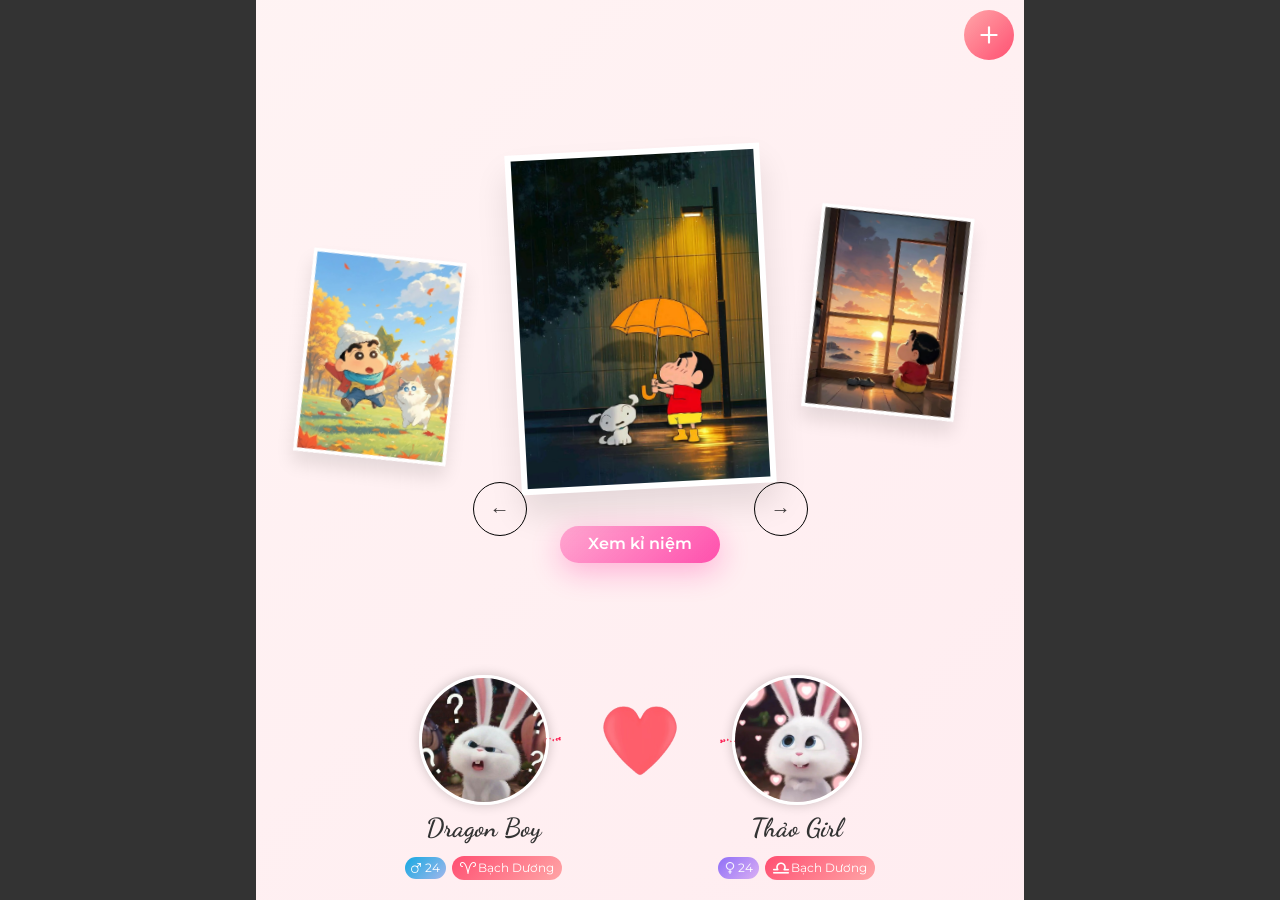
==== commit 1e4e472e: "newest" ====
--- a/card-cp/index.html
+++ b/card-cp/index.html
@@ -42,10 +42,6 @@
       rel="stylesheet" />
 
     <!-- <link rel="stylesheet" href="./css/aos.css"> -->
-     <!-- Long 222222-->
-
-     <!-- Long 333 -->
-<!-- loz me may -->
   </head>
 
   <body id="index">
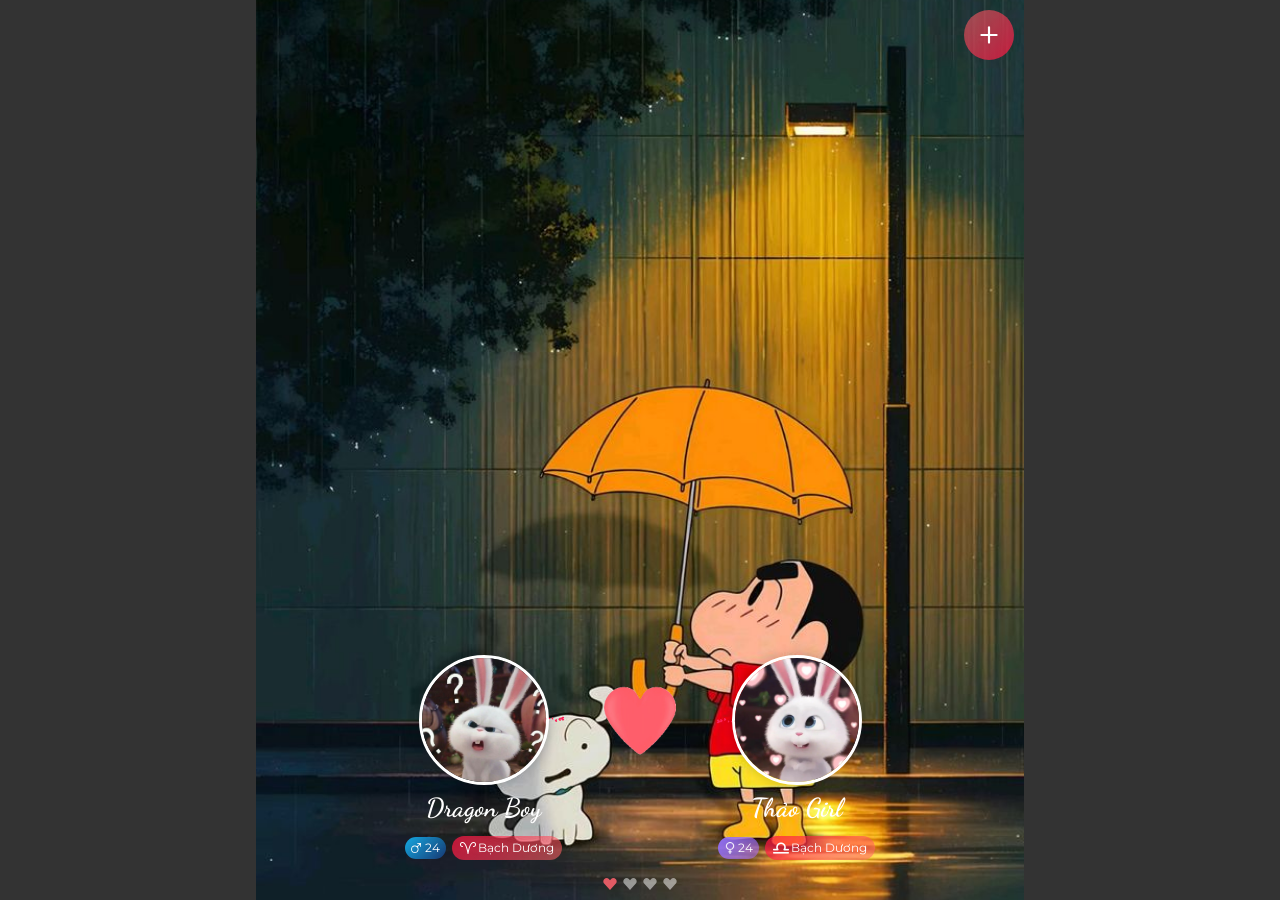
==== commit 463539f9: "Fix js memory && mp3" ====
--- a/card-cp/index.html
+++ b/card-cp/index.html
@@ -70,7 +70,7 @@
       </header>
       <!-- end <header>-->
       <main id="main">
-        <div class="tpl-main theme4" data-theme="theme4">
+        <div class="tpl-main theme1" data-theme="theme1">
           <div class="love-slider">
             <div class="love-slr">
               <div class="lover-slider-img">
@@ -86,7 +86,7 @@
                 <img src="./images/mvs-img4.jpg" alt="slider" />
               </div>
             </div>
-            <p class="memory-button" id="openMemory">Xem kỉ niệm</p>
+            <!-- <p class="memory-button" id="openMemory">Xem kỉ niệm</p> -->
           </div>
 
           <div class="icounter" data-love="04/04/2022">
@@ -225,7 +225,8 @@
                     <div class="cnt">
                       <div class="date">
                         <span>💝</span>
-                        <span>Kỷ niệm <span id="daysTimelineMemory1">100</span> ngày</span>
+                        <span>Kỷ niệm <span id="daysTimelineMemory1">100</span>
+                          ngày</span>
                       </div>
                       <div class="txt">Tình yêu ngày càng sâu đậm</div>
                     </div>
@@ -236,7 +237,8 @@
                     <div class="cnt">
                       <div class="date">
                         <span>🎂</span>
-                        <span><span id="daysTimelineMemory2">200</span> ngày</span>
+                        <span><span id="daysTimelineMemory2">200</span>
+                          ngày</span>
                       </div>
                       <div class="txt">Những phút giây ngọt ngào</div>
                     </div>
@@ -247,7 +249,8 @@
                     <div class="cnt">
                       <div class="date">
                         <span>💕</span>
-                        <span>Hôm nay - <span id="daysTimelineMemory3">0</span> ngày</span>
+                        <span>Hôm nay - <span id="daysTimelineMemory3">0</span>
+                          ngày</span>
                       </div>
                       <div class="txt">Và sẽ còn mãi mãi...</div>
                     </div>
@@ -701,29 +704,30 @@
               </div>
             </div>
           </div>
-        </main>
-        <!-- end <main>-->
-        <footer id="footer">
-          <address>Copyright &copy; LOVE CARD since 2025</address>
-          <!-- <div class="to-top"><a href="#wrapper"></a></div> -->
-        </footer>
-        <!-- end <footer> -->
-      </div>
-      <!-- end #wrapper -->
-      <script src="./js/lib/jquery.js"></script>
-      <script src="./js/lib/slick.min.js"></script>
-      <script src="./js/lib/gsap.min.js"></script>
-      <script src="./js/lib/ScrollTrigger.min.js"></script>
-      <script src="./js/lib/interact.min.js"></script>
-      <script src="./js/lib/infiniteslidev2.min.js"></script>
-      <script src="./js/lib/aos.js"></script>
-
-      <script src="./js/common.js"></script>
-      <script src="./js/header.js"></script>
-
-      <script src="./js/page/top.js"></script>
-      <!-- <script src="./js/page/mp3.js"></script> -->
-      <!-- <script src="./js/page/record.js"></script> -->
-      <script src="./js/page/svg.js"></script>
-    </body>
-  </html>
+        </div>
+      </main>
+      <!-- end <main>-->
+      <footer id="footer">
+        <address>Copyright &copy; LOVE CARD since 2025</address>
+        <!-- <div class="to-top"><a href="#wrapper"></a></div> -->
+      </footer>
+      <!-- end <footer> -->
+    </div>
+    <!-- end #wrapper -->
+    <script src="./js/lib/jquery.js"></script>
+    <script src="./js/lib/slick.min.js"></script>
+    <script src="./js/lib/gsap.min.js"></script>
+    <script src="./js/lib/ScrollTrigger.min.js"></script>
+    <script src="./js/lib/interact.min.js"></script>
+    <script src="./js/lib/infiniteslidev2.min.js"></script>
+    <script src="./js/lib/aos.js"></script>
+
+    <script src="./js/common.js"></script>
+    <script src="./js/header.js"></script>
+
+    <script src="./js/page/top.js"></script>
+    <!-- <script src="./js/page/mp3.js"></script> -->
+    <!-- <script src="./js/page/record.js"></script> -->
+    <script src="./js/page/svg.js"></script>
+  </body>
+</html>
--- a/card-cp/css/styles.css
+++ b/card-cp/css/styles.css
@@ -3718,6 +3718,16 @@
   visibility: hidden;
   transition: all 0.3s ease;
 }
+.imessage::-webkit-scrollbar {
+  width: 0px;
+}
+.imessage::-webkit-scrollbar-thumb {
+  background: var(--main-cl);
+  border-radius: 990px;
+}
+.imessage::-webkit-scrollbar-track {
+  background: transparent;
+}
 .imessage.active {
   opacity: 1;
   visibility: visible;
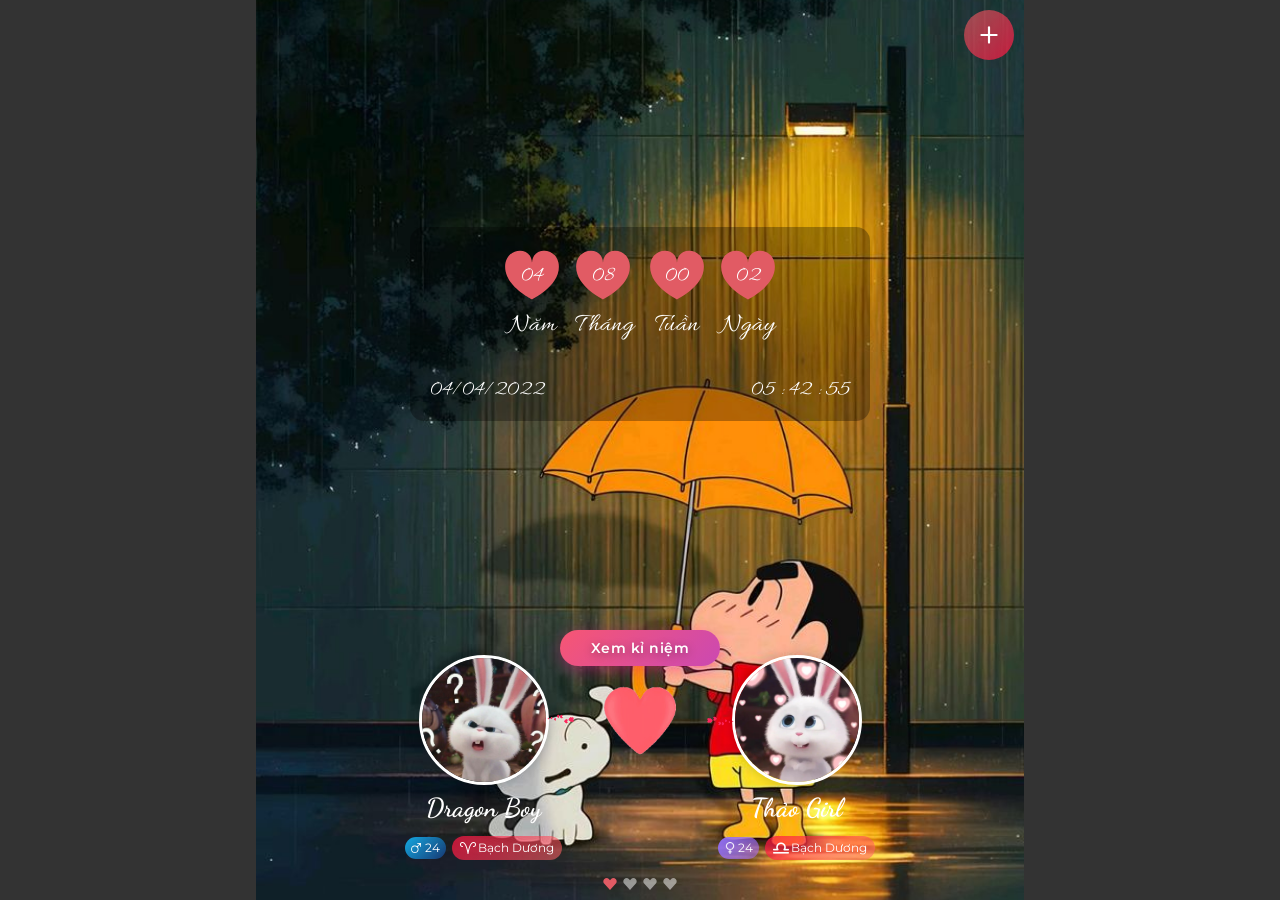
==== commit a54f3b91: "Update theme 1" ====
--- a/card-cp/index.html
+++ b/card-cp/index.html
@@ -86,8 +86,15 @@
                 <img src="./images/mvs-img4.jpg" alt="slider" />
               </div>
             </div>
-            <!-- <p class="memory-button" id="openMemory">Xem kỉ niệm</p> -->
           </div>
+          <!-- Button of theme1 -->
+          <p class="memory-button" id="openMemory">
+            <span class="heart">♥</span>
+            <span class="heart">♥</span>
+            <span class="heart">♥</span>
+            <span class="heart">♥</span>
+            Xem kỉ niệm
+          </p>
 
           <div class="icounter" data-love="04/04/2022">
             <div class="icounter-type1">
@@ -270,57 +277,58 @@
             </div>
           </div>
           <!-- End Memory -->
-
-          <div class="album-bg">
-            <!-- <div class="alb alb1">
-                    <p class="alb1-tt">My Love</p>
-                    <p class="alb1-img">
-                        <img src="./images/album1-img.jpg" class="alb1-ig" alt="My Love">
-                    </p>
-                    <p class="alb1-year">2025</p>
-                </div>
-
-                <div class="alb alb2">
-                    <div class="alb2-text">
-                        <p class="alb2-tt">My Love</p>
-                        <p class="alb2-year">20<br>25</p>
-                        <div class="alb2-eff">
-                            <span class="alb2-eff-img1">
-                                <img src="./images/album2-img2.jpg" alt="My Love">
-                            </span>
-                            <span class="alb2-eff-img2">
-                                <img src="./images/album2-img4.jpg" alt="My Love">
-                            </span>
-                        </div>
-                    </div>
-                    <div class="alb2-img">
-                        <img src="./images/album2-img1.jpg" alt="My Love">
-                        <img src="./images/album2-img2.jpg" alt="My Love">
-                        <img src="./images/album2-img3.jpg" alt="My Love">
-                        <img src="./images/album2-img4.jpg" alt="My Love">
-                        <img src="./images/album2-img5.jpg" alt="My Love">
-                        <img src="./images/album2-img6.jpg" alt="My Love">
-                    </div>
-                </div> -->
-
-            <div class="alb alb3">
-              <p class="alb3-tt">My Love</p>
-              <p class="alb3-year">2025</p>
-              <div class="alb3-bg">
-                <img src="./images/album3-bg.jpg" alt="My Love" />
-              </div>
-              <div class="alb3-img">
-                <img src="./images/album3-img1.jpg" alt="My Love" />
-                <img src="./images/album3-img2.jpg" alt="My Love" />
-                <img src="./images/album3-img3.jpg" alt="My Love" />
-              </div>
-            </div>
-
-            <div class="album-bg-overlay"></div>
-            <div class="album-bg-ctn"><span>Kéo để tiếp tục</span></div>
+        </div>
+
+        <div class="album-bg efftype1">
+          <!-- <div class="alb alb1 efftype1-wrap">
+            <p class="alb1-tt">My Love</p>
+            <p class="alb1-img">
+              <img src="./images/album1-img.jpg" class="alb1-ig" alt="My Love">
+            </p>
+            <p class="alb1-year">2025</p>
+          </div> -->
+
+          <div class="alb alb2 efftype1-wrap">
+            <div class="alb2-text">
+              <p class="alb2-tt">My Love</p>
+              <p class="alb2-year">20<br>25</p>
+              <div class="alb2-eff">
+                <span class="alb2-eff-img1">
+                  <img src="./images/album2-img2.jpg" alt="My Love">
+                </span>
+                <span class="alb2-eff-img2">
+                  <img src="./images/album2-img4.jpg" alt="My Love">
+                </span>
+              </div>
+            </div>
+            <div class="alb2-img">
+              <img src="./images/album2-img1.jpg" alt="My Love">
+              <img src="./images/album2-img2.jpg" alt="My Love">
+              <img src="./images/album2-img3.jpg" alt="My Love">
+              <img src="./images/album2-img4.jpg" alt="My Love">
+              <img src="./images/album2-img5.jpg" alt="My Love">
+              <img src="./images/album2-img6.jpg" alt="My Love">
+            </div>
           </div>
 
-          <!-- <div class="album album1">
+          <!-- <div class="alb alb3">
+            <p class="alb3-tt">My Love</p>
+            <p class="alb3-year">2025</p>
+            <div class="alb3-bg">
+              <img src="./images/album3-bg.jpg" alt="My Love" />
+            </div>
+            <div class="alb3-img">
+              <img src="./images/album3-img1.jpg" alt="My Love" />
+              <img src="./images/album3-img2.jpg" alt="My Love" />
+              <img src="./images/album3-img3.jpg" alt="My Love" />
+            </div>
+          </div> -->
+
+          <!-- <div class="album-bg-overlay"></div> -->
+          <div class="album-bg-ctn"><span>Kéo để tiếp tục</span></div>
+        </div>
+
+        <!-- <div class="album album1">
                 <div class="abm-wrap">
                     <div class="svg-container">
               <svg id="trackSVG" width="326" height="2985" viewBox="0 0 326 2985" fill="none" preserveAspectRatio="xMidYMin meet">
@@ -414,7 +422,7 @@
                 </div>
             </div> -->
 
-          <!-- <div class="album album2">
+        <!-- <div class="album album2">
                 <div class="abm-wrap">
                     <div class="svg-container">
               <svg id="trackSVG" width="326" height="2985" viewBox="0 0 326 2985" fill="none" preserveAspectRatio="xMidYMin meet">
@@ -517,190 +525,189 @@
                 </div>
             </div> -->
 
-          <div class="album album3">
-            <div class="abm-wrap">
-              <div class="svg-container">
-                <svg id="trackSVG" width="326" height="2985"
-                  viewBox="0 0 326 2985" fill="none"
-                  preserveAspectRatio="xMidYMin meet">
-                  <path id="progressPath" stroke="#eee" stroke-width="2"
-                    class="progress"
-                    d="M102.987 0.429438C102.987 0.429438 277.433 103.351 315.987 214.929C386.59 419.267 11.8486 459.752 9.48657 675.929C7.13381 891.257 365.797 936.301 303.487 1142.43C269.374 1255.28 225.486 1379.43 104.487 1369.43C43.7415 1364.41 5.35494 1283.47 34.4866 1229.93C52.9863 1195.93 100.486 1134.93 185.486 1197.93C191.412 1202.32 230.32 1240.76 254.986 1282.43C273.289 1313.35 253.195 1396.38 247.987 1431.93C229.159 1560.44 49.8416 1557.96 34.4866 1686.93C15.1827 1849.06 242.38 1864.54 283.987 2022.43C346.92 2261.25 82.4863 2858.93 72.4866 2618.43C70.9399 2581.23 -6.31505 2616.94 0.986576 2580.43C10.4866 2532.93 126.038 2505.67 168.487 2526.43C209.796 2546.63 222.303 2576.87 241.987 2618.43C313.977 2770.43 14.9866 2984.43 14.9866 2984.43" />
-                </svg>
-              </div>
-              <div class="abm-close">quay lại</div>
-              <div class="abm-wimg">
-                <div class="abm-box1">
-                  <div class="abm-img abm1" data-aos="fade-up">
-                    <div class="abm1-eff1"></div>
-                    <img src="./images/album2-img1.jpg" alt />
-                    <div class="abm1-eff2"></div>
-                  </div>
-                  <div class="abm-img abm2" data-aos="fade-up-right"
-                    data-aos-delay="600">
-                    <div class="abm2-eff1"></div>
-                    <img src="./images/album2-img1.jpg" alt />
-                  </div>
-                  <div class="abm-img abm3" data-aos="fade-left"
-                    data-aos-delay="900">
-                    <div class="abm3-eff1"></div>
-                    <img src="./images/album2-img1.jpg" alt />
-                    <div class="abm3-eff2"></div>
-                  </div>
-                  <div class="abm-img abm4" data-aos="fade-up"
-                    data-aos-delay="1400">
-                    <div class="abm4-eff1"></div>
-                    <img src="./images/album2-img1.jpg" alt />
-                  </div>
-                  <div class="abm-img abm5" data-aos="fade-up"
-                    data-aos-delay="1000">
-                    <img src="./images/album2-img1.jpg" alt />
-                    <div class="abm5-eff2">11/08/2025</div>
-                  </div>
-                </div>
-                <div class="abm-px">
-                  <div class="abm-px-bg">
-                    <img src="./images/album2-img1.jpg" alt />
-                  </div>
-                </div>
-                <div class="abm-box3">
-                  <div class="abm-img abm8" data-aos="fade-right">
-                    <div class="abm8-eff1"></div>
-                    <img src="./images/album2-img1.jpg" alt />
-                  </div>
-                  <div class="abm-img abm9" data-aos="fade-down-left"
-                    data-aos-delay="600">
-                    <div class="abm9-eff1"></div>
-                    <img src="./images/album2-img1.jpg" alt />
-                  </div>
-                  <div class="abm-img abm10" data-aos="zoom-in"
-                    data-aos-delay="1700">
-                    <div class="abm10-eff2"></div>
-                    <img src="./images/album2-img1.jpg" alt />
-                    <div class="abm10-eff3"></div>
-                  </div>
-                  <div class="abm-img abm11" data-aos="fade-down-right"
-                    data-aos-delay="600">
-                    <div class="abm11-eff1"></div>
-                    <img src="./images/album2-img1.jpg" alt />
-                  </div>
-                  <div class="abm-img abm12" data-aos="fade-up-left"
-                    data-aos-delay="900">
-                    <div class="abm12-eff1"></div>
-                    <img src="./images/album2-img1.jpg" alt />
-                    <div class="abm12-eff2"></div>
-                  </div>
-                </div>
-                <div class="abm-box2">
-                  <div class="abm-img abm6" data-aos="zoom-out-down">
-                    <img src="./images/album2-img1.jpg" alt />
-                  </div>
-                  <p><span>Khoảng khắc</span></p>
-                  <div class="abm-img abm7" data-aos="zoom-out-up">
-                    <img src="./images/album2-img1.jpg" alt />
-                  </div>
-                </div>
-                <div class="abm-box4">
-                  <div class="abm-img abm13" data-aos="fade-left">
-                    <img src="./images/album2-img1.jpg" alt />
-                  </div>
-                  <div class="abm-img abm14" data-aos="fade-up"
-                    data-aos-delay="300">
-                    <img src="./images/album2-img2.jpg" alt />
-                  </div>
-                  <div class="abm-img abm15" data-aos="fade-right"
-                    data-aos-delay="600">
-                    <img src="./images/album2-img3.jpg" alt />
-                  </div>
-                  <div class="abm-img abm16" data-aos="fade-up"
-                    data-aos-delay="900">
-                    <img src="./images/album2-img2.jpg" alt />
-                  </div>
+        <div class="album album3">
+          <div class="abm-wrap">
+            <div class="svg-container">
+              <svg id="trackSVG" width="326" height="2985"
+                viewBox="0 0 326 2985" fill="none"
+                preserveAspectRatio="xMidYMin meet">
+                <path id="progressPath" stroke="#eee" stroke-width="2"
+                  class="progress"
+                  d="M102.987 0.429438C102.987 0.429438 277.433 103.351 315.987 214.929C386.59 419.267 11.8486 459.752 9.48657 675.929C7.13381 891.257 365.797 936.301 303.487 1142.43C269.374 1255.28 225.486 1379.43 104.487 1369.43C43.7415 1364.41 5.35494 1283.47 34.4866 1229.93C52.9863 1195.93 100.486 1134.93 185.486 1197.93C191.412 1202.32 230.32 1240.76 254.986 1282.43C273.289 1313.35 253.195 1396.38 247.987 1431.93C229.159 1560.44 49.8416 1557.96 34.4866 1686.93C15.1827 1849.06 242.38 1864.54 283.987 2022.43C346.92 2261.25 82.4863 2858.93 72.4866 2618.43C70.9399 2581.23 -6.31505 2616.94 0.986576 2580.43C10.4866 2532.93 126.038 2505.67 168.487 2526.43C209.796 2546.63 222.303 2576.87 241.987 2618.43C313.977 2770.43 14.9866 2984.43 14.9866 2984.43" />
+              </svg>
+            </div>
+            <div class="abm-close">quay lại</div>
+            <div class="abm-wimg">
+              <div class="abm-box1">
+                <div class="abm-img abm1" data-aos="fade-up">
+                  <div class="abm1-eff1"></div>
+                  <img src="./images/album2-img1.jpg" alt />
+                  <div class="abm1-eff2"></div>
+                </div>
+                <div class="abm-img abm2" data-aos="fade-up-right"
+                  data-aos-delay="600">
+                  <div class="abm2-eff1"></div>
+                  <img src="./images/album2-img1.jpg" alt />
+                </div>
+                <div class="abm-img abm3" data-aos="fade-left"
+                  data-aos-delay="900">
+                  <div class="abm3-eff1"></div>
+                  <img src="./images/album2-img1.jpg" alt />
+                  <div class="abm3-eff2"></div>
+                </div>
+                <div class="abm-img abm4" data-aos="fade-up"
+                  data-aos-delay="1400">
+                  <div class="abm4-eff1"></div>
+                  <img src="./images/album2-img1.jpg" alt />
+                </div>
+                <div class="abm-img abm5" data-aos="fade-up"
+                  data-aos-delay="1000">
+                  <img src="./images/album2-img1.jpg" alt />
+                  <div class="abm5-eff2">11/08/2025</div>
+                </div>
+              </div>
+              <div class="abm-px">
+                <div class="abm-px-bg">
+                  <img src="./images/album2-img1.jpg" alt />
+                </div>
+              </div>
+              <div class="abm-box3">
+                <div class="abm-img abm8" data-aos="fade-right">
+                  <div class="abm8-eff1"></div>
+                  <img src="./images/album2-img1.jpg" alt />
+                </div>
+                <div class="abm-img abm9" data-aos="fade-down-left"
+                  data-aos-delay="600">
+                  <div class="abm9-eff1"></div>
+                  <img src="./images/album2-img1.jpg" alt />
+                </div>
+                <div class="abm-img abm10" data-aos="zoom-in"
+                  data-aos-delay="1700">
+                  <div class="abm10-eff2"></div>
+                  <img src="./images/album2-img1.jpg" alt />
+                  <div class="abm10-eff3"></div>
+                </div>
+                <div class="abm-img abm11" data-aos="fade-down-right"
+                  data-aos-delay="600">
+                  <div class="abm11-eff1"></div>
+                  <img src="./images/album2-img1.jpg" alt />
+                </div>
+                <div class="abm-img abm12" data-aos="fade-up-left"
+                  data-aos-delay="900">
+                  <div class="abm12-eff1"></div>
+                  <img src="./images/album2-img1.jpg" alt />
+                  <div class="abm12-eff2"></div>
+                </div>
+              </div>
+              <div class="abm-box2">
+                <div class="abm-img abm6" data-aos="zoom-out-down">
+                  <img src="./images/album2-img1.jpg" alt />
+                </div>
+                <p><span>Khoảng khắc</span></p>
+                <div class="abm-img abm7" data-aos="zoom-out-up">
+                  <img src="./images/album2-img1.jpg" alt />
+                </div>
+              </div>
+              <div class="abm-box4">
+                <div class="abm-img abm13" data-aos="fade-left">
+                  <img src="./images/album2-img1.jpg" alt />
+                </div>
+                <div class="abm-img abm14" data-aos="fade-up"
+                  data-aos-delay="300">
+                  <img src="./images/album2-img2.jpg" alt />
+                </div>
+                <div class="abm-img abm15" data-aos="fade-right"
+                  data-aos-delay="600">
+                  <img src="./images/album2-img3.jpg" alt />
+                </div>
+                <div class="abm-img abm16" data-aos="fade-up"
+                  data-aos-delay="900">
+                  <img src="./images/album2-img2.jpg" alt />
                 </div>
               </div>
             </div>
           </div>
-
-          <div class="imessage">
-            <div class="imess-wrap">
-              <div class="imess-close">quay lại</div>
-              <div class="imess-fimg">
-                <img src="./images/album2-img1.jpg" alt />
-              </div>
-              <div class="imess-slider">
-                <p class="imess-ftxt">Những khoảnh khắc</p>
-                <div class="imess-slider-loop">
-                  <div class="imess-slr-img">
-                    <img src="./images/album2-img1.jpg" alt />
-                  </div>
-                  <div class="imess-slr-img">
-                    <img src="./images/album2-img1.jpg" alt />
-                  </div>
-                  <div class="imess-slr-img">
-                    <img src="./images/album2-img1.jpg" alt />
-                  </div>
-                  <div class="imess-slr-img">
-                    <img src="./images/album2-img1.jpg" alt />
-                  </div>
-                </div>
-              </div>
-              <div class="imess-box">
-                <div class="imess-bx1 clearfix">
-                  <div class="imess-img">
+        </div>
+
+        <div class="imessage efftype1">
+          <div class="imess-wrap efftype1-wrap">
+            <div class="imess-close">quay lại</div>
+            <div class="imess-fimg">
+              <img src="./images/album2-img1.jpg" alt />
+            </div>
+            <div class="imess-slider">
+              <p class="imess-ftxt">Những khoảnh khắc</p>
+              <div class="imess-slider-loop">
+                <div class="imess-slr-img">
+                  <img src="./images/album2-img1.jpg" alt />
+                </div>
+                <div class="imess-slr-img">
+                  <img src="./images/album2-img1.jpg" alt />
+                </div>
+                <div class="imess-slr-img">
+                  <img src="./images/album2-img1.jpg" alt />
+                </div>
+                <div class="imess-slr-img">
+                  <img src="./images/album2-img1.jpg" alt />
+                </div>
+              </div>
+            </div>
+            <div class="imess-box">
+              <div class="imess-bx1 clearfix">
+                <div class="imess-img">
+                  <img src="./images/album2-img1.jpg" alt />
+                  <span>14/07/25</span>
+                </div>
+                <div class="imess-desc">
+                  <p class="tt">Kỳ nghỉ<span>2024</span></p>
+                  <div class="dsc">
+                    <p>Cảm ơn anh đã luôn bên cạnh em, đồng hành cùng em, yêu
+                      thương em và quan tâm em mỗi ngày. ơn anh vì đã luôn
+                      dành
+                      cho em những thứ tốt đẹp và mọi điều vui vẻ, luôn nhường
+                      nhịn và bao dung em mỗi lúc em không tốt, dành thời gian
+                      gặp em mỗi lần gặp nhau khi yêu xa, đưa ranhững lời
+                      khuyên
+                      và an ủi mỗi khi em cần.</p>
+                  </div>
+                </div>
+              </div>
+              <div class="imess-bx2 clearfix">
+                <div class="imess-ig">
+                  <div class="imess-img1">
                     <img src="./images/album2-img1.jpg" alt />
                     <span>14/07/25</span>
                   </div>
-                  <div class="imess-desc">
-                    <p class="tt">Kỳ nghỉ<span>2024</span></p>
-                    <div class="dsc">
-                      <p>Cảm ơn anh đã luôn bên cạnh em, đồng hành cùng em, yêu
-                        thương em và quan tâm em mỗi ngày. ơn anh vì đã luôn
-                        dành
-                        cho em những thứ tốt đẹp và mọi điều vui vẻ, luôn nhường
-                        nhịn và bao dung em mỗi lúc em không tốt, dành thời gian
-                        gặp em mỗi lần gặp nhau khi yêu xa, đưa ranhững lời
-                        khuyên
-                        và an ủi mỗi khi em cần.</p>
-                    </div>
-                  </div>
-                </div>
-                <div class="imess-bx2 clearfix">
-                  <div class="imess-ig">
-                    <div class="imess-img1">
-                      <img src="./images/album2-img1.jpg" alt />
-                      <span>14/07/25</span>
-                    </div>
-                    <div class="imess-img2">
-                      <img src="./images/album2-img1.jpg" alt />
-                    </div>
-                  </div>
-                  <div class="imess-desc">
-                    <p>Cảm ơn anh đã luôn bên cạnh em, đồng hành cùng em, yêu
-                      thương em và quan tâm em mỗi ngày. ơn anh vì đã luôn dành
-                      cho em những thứ tốt đẹp và mọi điều vui vẻ, luôn nhường
-                      nhịn và bao dung em mỗi lúc em không tốt, dành thời gian
-                      gặp
-                      em mỗi lần gặp nhau khi yêu xa, đưa ranhững lời khuyên và
-                      an
-                      ủi mỗi khi em cần.</p>
-                  </div>
-                </div>
-              </div>
-              <div class="imess-end">
-                <div class="imess-parallax">
-                  <div class="imess-plx">
+                  <div class="imess-img2">
                     <img src="./images/album2-img1.jpg" alt />
                   </div>
                 </div>
-                <p class="imess-end-tt">Kỷ niệm</p>
-                <div class="imess-info">
-                  <p class="imess-name">hồ tiểu long</p>
-                  <div class="imess-heart">
-                    <img src="./images/line-heart-rate.gif" alt />
-                  </div>
-                  <p class="imess-name">hồ tiểu thảo</p>
-                  <p class="imess-date">17/10/2025</p>
-                </div>
+                <div class="imess-desc">
+                  <p>Cảm ơn anh đã luôn bên cạnh em, đồng hành cùng em, yêu
+                    thương em và quan tâm em mỗi ngày. ơn anh vì đã luôn dành
+                    cho em những thứ tốt đẹp và mọi điều vui vẻ, luôn nhường
+                    nhịn và bao dung em mỗi lúc em không tốt, dành thời gian
+                    gặp
+                    em mỗi lần gặp nhau khi yêu xa, đưa ranhững lời khuyên và
+                    an
+                    ủi mỗi khi em cần.</p>
+                </div>
+              </div>
+            </div>
+            <div class="imess-end">
+              <div class="imess-parallax">
+                <div class="imess-plx">
+                  <img src="./images/album2-img1.jpg" alt />
+                </div>
+              </div>
+              <p class="imess-end-tt">Kỷ niệm</p>
+              <div class="imess-info">
+                <p class="imess-name">hồ tiểu long</p>
+                <div class="imess-heart">
+                  <img src="./images/line-heart-rate.gif" alt />
+                </div>
+                <p class="imess-name">hồ tiểu thảo</p>
+                <p class="imess-date">17/10/2025</p>
               </div>
             </div>
           </div>
--- a/card-cp/css/styles.css
+++ b/card-cp/css/styles.css
@@ -635,3048 +635,6 @@
 /*==========================================================================*/
 /*                             E N D   A L L                                */
 /*==========================================================================*/
-/*============================= H_E_A_D_E_R =============================*/
-/*==========================================================================*/
-/*                              H E A D E R                                 */
-/*==========================================================================*/
-#header {
-  position: fixed;
-  top: 0;
-  left: 0;
-  right: 0;
-  margin: 0 auto;
-  max-width: 100%;
-  width: var(--content-width);
-  padding: 20px 0 0;
-  transition: all 0.3s ease;
-  z-index: 99;
-  /* Sub Buttons */
-}
-#header.hidden {
-  opacity: 0;
-  pointer-events: none;
-}
-#header h1 {
-  position: absolute;
-  top: 0;
-  left: 0;
-  width: 1px;
-  height: 1px;
-  opacity: 0;
-  pointer-events: none;
-  visibility: hidden;
-}
-#header .hd-wrapper {
-  position: absolute;
-  top: 10px;
-  right: 10px;
-  width: 55px;
-  height: 55px;
-  z-index: 1000;
-}
-#header .hd-wrapper.col3 .hicon {
-  width: 50px;
-  height: 50px;
-}
-#header .hicon {
-  position: absolute;
-  top: 0;
-  right: 0;
-  width: 40px;
-  height: 40px;
-  border-radius: 100%;
-  display: flex;
-  align-items: center;
-  justify-content: center;
-  background-color: #fff;
-  cursor: pointer;
-  background: linear-gradient(135deg, rgba(255, 105, 108, 0.55), rgba(255, 20, 66, 0.73));
-  border: none;
-  transition: all 0.4s cubic-bezier(0.68, -0.55, 0.265, 1.55);
-}
-#header .hicon img {
-  filter: brightness(0) invert(1);
-}
-#header .hd-toggle {
-  z-index: 10;
-  width: 100%;
-  height: 100%;
-}
-#header .hd-toggle img {
-  width: 26px;
-}
-#header .hd-toggle.active {
-  transform: rotate(45deg);
-}
-#header .hd-album,
-#header .hd-mail,
-#header .hd-sound,
-#header .hd-record {
-  opacity: 0;
-  pointer-events: none;
-}
-#header .hd-album.show,
-#header .hd-mail.show,
-#header .hd-sound.show,
-#header .hd-record.show {
-  opacity: 1;
-  pointer-events: all;
-}
-#header .hd-album img {
-  width: 24px;
-}
-#header .hd-mail img {
-  width: 28px;
-}
-#header .hd-sound img {
-  width: 28px;
-}
-#header .hd-record img {
-  width: 26px;
-}
-
-/*============================= C_O_N_T_E_N_T =============================*/
-/*==========================================================================*/
-/*                                M A I N                                   */
-/*==========================================================================*/
-.tpl-main {
-  height: 100vh;
-  min-height: 600px;
-  display: flex;
-  flex-direction: column;
-  justify-content: space-between;
-  overflow: hidden;
-  transition: all 0.3s ease;
-  position: relative;
-  z-index: 0;
-}
-.tpl-main.theme1 .love-slider .splide__pagination {
-  bottom: 20px;
-}
-.tpl-main.theme1 .ilove .ilove-name {
-  color: #fff;
-}
-.tpl-main.theme1 .slick-active img {
-  animation: sliderFace 3s linear;
-}
-.tpl-main.theme2 .love-slider .lover-slider-img img {
-  height: 83vh;
-}
-.tpl-main.theme2 .ilove::before {
-  --kc: calc(2000 / 768 * 100vw);
-  content: "";
-  position: absolute;
-  left: calc(50% - min(var(--kc), 2000px) / 2);
-  width: min(var(--kc), 2000px);
-  height: min(var(--kc), 2000px);
-  background-color: #fff;
-  border-radius: 100%;
-  z-index: -1;
-  top: 20px;
-}
-.tpl-main.theme2 .ilove-dots .slick-dots {
-  bottom: calc(100% + 15px);
-}
-.tpl-main.theme3 .love-slider .lover-slider-img img {
-  height: 86vh;
-}
-.tpl-main.theme3 .ilove::before {
-  content: "";
-  position: absolute;
-  inset: 0 max(-15.625vw, -120px);
-  top: max(-9.1145833333vw, -70px);
-  transform: translateX(min(12.5vw, 96px));
-  background: url("../images/wave-bg.svg") no-repeat top center/contain;
-  z-index: -1;
-}
-.tpl-main.theme3 .ilove::after {
-  content: "";
-  position: absolute;
-  inset: min(18.75vw, 120px) 0 0;
-  background-color: #fff;
-  z-index: -1;
-}
-.tpl-main.theme3 .ilove-dots .slick-dots {
-  bottom: calc(100% + 15px);
-}
-.tpl-main.theme4 {
-  background: linear-gradient(135deg, rgba(255, 105, 108, 0.08), rgba(255, 20, 66, 0.08));
-}
-.tpl-main.theme4 .love-slider {
-  position: relative;
-  top: 20px;
-  width: min(60vw, 255px);
-  margin: auto;
-  pointer-events: auto;
-  z-index: 1;
-}
-.tpl-main.theme4 .love-slider .love-slr {
-  margin: auto;
-  --r: -5deg;
-}
-.tpl-main.theme4 .love-slider .slick-list {
-  overflow: visible;
-  transform: rotate(var(--r));
-}
-.tpl-main.theme4 .love-slider .lover-slider-img img {
-  min-height: auto;
-  height: min(80vw, 340px);
-  border: 6px solid #fff;
-  box-shadow: 0 20px 30px rgba(0, 0, 0, 0.1);
-  --tw-skew-x: 0;
-  --tw-skew-y: 0;
-  --tw-scale-x: 0.6;
-  --tw-scale-y: 0.6;
-  --tw-translate-x: -8px;
-  --tw-translate-y: 15px;
-  --tw-rotate: calc(6deg - var(--r));
-  transform: translate(var(--tw-translate-x), var(--tw-translate-y)) rotate(var(--tw-rotate)) skewX(var(--tw-skew-x)) skewY(var(--tw-skew-y)) scaleX(var(--tw-scale-x)) scaleY(var(--tw-scale-y));
-  transition: all 1.2s cubic-bezier(0.47, 0.16, 0.24, 1);
-}
-.tpl-main.theme4 .love-slider .slick-active img {
-  --tw-scale-x: 1;
-  --tw-scale-y: 1;
-  --tw-translate-x: 0px;
-  --tw-translate-y: 0px;
-  --tw-rotate: calc(-3deg - var(--r));
-}
-.tpl-main.theme4 .ilove {
-  margin-top: 0;
-  padding-top: 40px;
-  padding-bottom: 20px;
-}
-.tpl-main.theme4 .ilove .ilove-dots {
-  display: none;
-}
-
-.love-slider {
-  position: absolute;
-  inset: 0;
-  z-index: -1;
-  pointer-events: none;
-}
-.love-slider .love-slr {
-  width: 100%;
-  height: 100%;
-  transition: all 0.3s ease;
-}
-.love-slider .love-slr:not(.slick-slider) {
-  opacity: 0;
-}
-@keyframes sliderFace {
-  0% {
-    transform: scale(1.2);
-  }
-  100% {
-    transform: scale(1);
-  }
-}
-.love-slider .lover-slider-img img {
-  width: 100%;
-  height: 100vh;
-  min-height: 600px;
-}
-.love-slider .slick-arrow {
-  border-radius: 100%;
-  border: 1px solid #000;
-  width: 54px;
-  height: 54px;
-  z-index: 1;
-  transform: none;
-  top: unset;
-  bottom: -10px;
-}
-.love-slider .slick-arrow::before {
-  color: #000;
-}
-.love-slider .slick-prev {
-  left: -40px;
-}
-.love-slider .slick-next {
-  right: -40px;
-}
-.love-slider .memory-tt {
-  text-align: center;
-  font-size: 16px;
-  font-weight: 600;
-  color: #ff69b4;
-}
-
-.ilove-dots .slick-dots {
-  bottom: 2px;
-  z-index: 1;
-}
-.ilove-dots .slick-dots li {
-  background: transparent;
-  opacity: 0.5;
-  transform: none !important;
-  width: 20px;
-  height: 20px;
-  margin: 0 0px;
-}
-.ilove-dots .slick-dots li.slick-active {
-  opacity: 1;
-}
-.ilove-dots .slick-dots li.slick-active::before {
-  filter: none;
-}
-.ilove-dots .slick-dots li::before {
-  content: "";
-  position: absolute;
-  top: 0;
-  left: 0;
-  width: 100%;
-  height: 100%;
-  background: url("../images/ic-heart.svg") center/contain no-repeat;
-  filter: brightness(0) invert(1);
-}
-.ilove-dots .slick-dots li button {
-  display: none;
-}
-
-.ilove {
-  position: relative;
-  width: 100%;
-  padding-top: 20px;
-  padding-bottom: 40px;
-  min-height: 144px;
-  margin-top: auto;
-  z-index: 1;
-}
-.ilove .ilove-wrapper {
-  display: flex;
-  justify-content: space-between;
-  padding: 0 15px;
-  max-width: 500px;
-  margin: 0 auto;
-  position: relative;
-  z-index: 0;
-}
-.ilove .ilove-wrapper::before {
-  content: "";
-  position: absolute;
-  top: 0;
-  left: 0;
-  right: 0;
-  margin: 0 auto;
-  width: max(min(15.625vw, 120px), 50px);
-  height: max(min(16.9270833333vw, 130px), 90px);
-  background: url("../images/line-heart-rate.gif") center/contain no-repeat;
-  z-index: 1;
-}
-.ilove .ilove-male .ilove-img::after {
-  left: var(--spaceX);
-  transform: rotate(90deg);
-}
-.ilove .ilove-male .ilove-age {
-  background: linear-gradient(135deg, #15a9e2, rgba(21, 98, 226, 0.4));
-}
-.ilove .ilove-male .ilove-age::before {
-  background-image: url("../images/ic-male.png");
-}
-.ilove .ilove-female .ilove-img::after {
-  right: var(--spaceX);
-  transform: scale(-1) rotate(90deg);
-}
-.ilove .ilove-female .ilove-age {
-  background: linear-gradient(135deg, #8f6ff7, rgba(180, 111, 247, 0.5));
-}
-.ilove .ilove-female .ilove-age::before {
-  background-image: url("../images/ic-female.png");
-  width: 12px;
-  height: 12px;
-}
-.ilove .ilove-img {
-  width: max(min(16.9270833333vw, 130px), 80px);
-  height: max(min(16.9270833333vw, 130px), 80px);
-  border-radius: 100%;
-  margin: 0 auto 10px;
-  border: 3px solid #fff;
-  box-shadow: 0 0 12px rgba(0, 0, 0, 0.2);
-  position: relative;
-  z-index: 0;
-}
-.ilove .ilove-img::after {
-  --spaceX: max(min(calc(90 / 768 * 100vw), 90px), 70px);
-  content: "";
-  position: absolute;
-  top: 0;
-  bottom: 0;
-  margin: auto 0;
-  width: max(min(16.9270833333vw, 130px), 80px);
-  height: max(min(16.9270833333vw, 130px), 80px);
-  background: url("../images/heart-eff1.gif") center/contain no-repeat;
-  z-index: -1;
-}
-.ilove .ilove-img img {
-  width: 100%;
-  height: 100%;
-  border-radius: 100%;
-}
-.ilove .ilove-name {
-  text-align: center;
-  line-height: 1;
-  margin-bottom: 15px;
-  text-transform: capitalize;
-  font-size: 26px;
-  font-weight: 700;
-  font-family: var(--font-dancing);
-}
-.ilove .ilove-info {
-  display: flex;
-  align-items: center;
-}
-.ilove .ilove-age {
-  color: #fff;
-  line-height: 1;
-  padding: 5px 6px 5px 20px;
-  border-radius: 100px;
-  font-size: 12px;
-  position: relative;
-  z-index: 0;
-  margin-bottom: 0;
-}
-.ilove .ilove-age::before {
-  content: "";
-  position: absolute;
-  top: 0;
-  left: 6px;
-  bottom: 0;
-  margin: auto 0;
-  width: 10px;
-  height: 10px;
-  background: center/contain no-repeat;
-}
-.ilove .ilove-zodiac {
-  margin-left: 6px;
-  font-size: 12px;
-  line-height: 1;
-  color: #fff;
-  background: linear-gradient(315deg, rgba(255, 105, 105, 0.55), rgba(255, 20, 66, 0.73));
-  border-radius: 100px;
-  padding: 6px 8px 6px 26px;
-  position: relative;
-  z-index: 0;
-  text-transform: capitalize;
-}
-.ilove .ilove-zodiac::before {
-  content: "";
-  position: absolute;
-  top: 0;
-  bottom: 0;
-  left: 8px;
-  margin: auto 0;
-  width: 16px;
-  height: 16px;
-  z-index: -1;
-  background: center/contain no-repeat;
-}
-.ilove .iaries::before {
-  background-image: url("../images/ic-aries.png");
-}
-.ilove .ivirgo::before {
-  background-image: url("../images/ic-virgo.png");
-}
-.ilove .itaurus::before {
-  background-image: url("../images/ic-taurus.png");
-}
-.ilove .iscorpio::before {
-  background-image: url("../images/ic-scorpio.png");
-}
-.ilove .isagittarius::before {
-  background-image: url("../images/ic-sagittarius.png");
-  width: 14px;
-}
-.ilove .ipisces::before {
-  background-image: url("../images/ic-pisces.png");
-  width: 14px;
-}
-.ilove .ilibra::before {
-  background-image: url("../images/ic-libra.png");
-}
-.ilove .ileo::before {
-  background-image: url("../images/ic-leo.png");
-}
-.ilove .igemini::before {
-  background-image: url("../images/ic-gemini.png");
-  width: 14px;
-}
-.ilove .icapricorn::before {
-  background-image: url("../images/ic-capricorn.png");
-}
-.ilove .iaquarius::before {
-  background-image: url("../images/ic-aquarius.png");
-}
-
-@keyframes floatUp {
-  0% {
-    bottom: -50px;
-    opacity: 0;
-    transform: translateY(0) rotate(0deg);
-  }
-  50% {
-    opacity: 0.6;
-  }
-  100% {
-    bottom: 100%;
-    opacity: 0;
-    transform: translateY(-20px) rotate(360deg);
-  }
-}
-@keyframes memoryPulse {
-  0%, 100% {
-    transform: scale(1);
-  }
-  50% {
-    transform: scale(1.2);
-  }
-}
-@keyframes gradientShift {
-  0%, 100% {
-    background-position: 0% 50%;
-  }
-  50% {
-    background-position: 100% 50%;
-  }
-}
-@keyframes countUp {
-  from {
-    opacity: 0;
-    transform: scale(0.5);
-  }
-  to {
-    opacity: 1;
-    transform: scale(1);
-  }
-}
-@keyframes slideInStat {
-  from {
-    opacity: 0;
-    transform: translateY(15px);
-  }
-  to {
-    opacity: 1;
-    transform: translateY(0);
-  }
-}
-@keyframes growLine {
-  from {
-    height: 0;
-  }
-  to {
-    height: 100%;
-  }
-}
-@keyframes slideIn {
-  from {
-    opacity: 0;
-    transform: translateY(20px);
-  }
-  to {
-    opacity: 1;
-    transform: translateY(0);
-  }
-}
-@keyframes dotPulse {
-  0%, 100% {
-    box-shadow: 0 0 0 0 rgba(255, 105, 180, 0.7);
-  }
-  50% {
-    box-shadow: 0 0 0 8px rgba(255, 105, 180, 0);
-  }
-}
-@keyframes heartBeat {
-  0%, 100% {
-    transform: scale(1);
-  }
-  25% {
-    transform: scale(1.2);
-  }
-  50% {
-    transform: scale(1);
-  }
-}
-@keyframes fadeIn {
-  from {
-    opacity: 0;
-  }
-  to {
-    opacity: 1;
-  }
-}
-@keyframes fadeInDown {
-  from {
-    opacity: 0;
-    transform: translateY(-20px);
-  }
-  to {
-    opacity: 1;
-    transform: translateY(0);
-  }
-}
-@keyframes fadeInUp {
-  from {
-    opacity: 0;
-    transform: translateY(20px);
-  }
-  to {
-    opacity: 1;
-    transform: translateY(0);
-  }
-}
-.memory-button {
-  width: 160px;
-  padding: 4px 10px;
-  font-size: 16px;
-  font-weight: 600;
-  margin: 0 auto;
-  color: white;
-  background: linear-gradient(135deg, rgba(255, 105, 180, 0.55), rgba(255, 20, 147, 0.73));
-  border: none;
-  border-radius: 50px;
-  cursor: pointer;
-  box-shadow: 0 8px 30px rgba(255, 20, 147, 0.3);
-  transition: all 0.3s ease;
-  position: relative;
-  overflow: hidden;
-  text-align: center;
-}
-
-.memory-overlay {
-  position: fixed;
-  top: 0;
-  left: 0;
-  right: 0;
-  bottom: 0;
-  background: rgba(0, 0, 0, 0.6);
-  backdrop-filter: blur(5px);
-  display: none;
-  align-items: center;
-  justify-content: center;
-  z-index: 1000;
-  opacity: 0;
-  transition: opacity 0.3s ease;
-  padding: 0 15px;
-}
-.memory-overlay.active {
-  display: flex;
-  opacity: 1;
-}
-.memory-overlay.active .container {
-  transform: scale(1);
-  opacity: 1;
-}
-.memory-overlay.active .mdate-display {
-  animation: fadeInDown 0.8s ease-out 0.4s forwards;
-}
-.memory-overlay.active .mhead .ttl {
-  animation: fadeInDown 0.8s ease-out 0.6s forwards;
-}
-.memory-overlay.active .mcounter {
-  animation: fadeInUp 1s ease-out 0.7s forwards;
-}
-.memory-overlay.active .mdays-counter {
-  animation: gradientShift 3s ease infinite, countUp 2s ease-out 0.7s backwards;
-}
-.memory-overlay.active .mquote {
-  animation: fadeIn 1s ease-out 0.8s forwards;
-}
-.memory-overlay.active .mstats {
-  animation: fadeInUp 1s ease-out 0.9s forwards;
-}
-.memory-overlay.active .mstats .item:nth-child(1) {
-  animation: slideInStat 0.6s ease-out 1.1s forwards;
-}
-.memory-overlay.active .mstats .item:nth-child(2) {
-  animation: slideInStat 0.6s ease-out 1.3s forwards;
-}
-.memory-overlay.active .mstats .item:nth-child(3) {
-  animation: slideInStat 0.6s ease-out 1.5s forwards;
-}
-.memory-overlay.active .mstats .item:nth-child(4) {
-  animation: slideInStat 0.6s ease-out 1.7s forwards;
-}
-.memory-overlay.active .mtimeline .item-wrap::before {
-  animation: growLine 2s ease-out 1.4s forwards;
-}
-.memory-overlay.active .mtimeline .head {
-  animation: fadeIn 1s ease-out 1.2s forwards;
-}
-.memory-overlay.active .mft {
-  animation: fadeIn 1s ease-out 2.4s forwards;
-}
-.memory-overlay .memory-close {
-  position: absolute;
-  top: 15px;
-  right: 15px;
-  width: 35px;
-  height: 35px;
-  background: rgba(255, 105, 180, 0.1);
-  border: 2px solid rgba(255, 105, 180, 0.3);
-  border-radius: 50%;
-  cursor: pointer;
-  display: flex;
-  align-items: center;
-  justify-content: center;
-  font-size: 20px;
-  color: #ff69b4;
-  transition: all 0.3s ease;
-  z-index: 10;
-}
-.memory-overlay .memory-close:hover {
-  background: rgba(255, 105, 180, 0.2);
-  transform: rotate(90deg);
-}
-.memory-overlay .memory-wrap {
-  width: 100%;
-  max-width: 600px;
-  height: 90vh;
-  position: relative;
-}
-.memory-overlay .container {
-  width: 100%;
-  height: 100%;
-  background: white;
-  border-radius: 30px;
-  padding: 35px 20px;
-  box-shadow: 0 20px 60px rgba(255, 105, 180, 0.15);
-  position: relative;
-  overflow: hidden;
-  transform: scale(0.7);
-  opacity: 0;
-  transition: all 0.4s cubic-bezier(0.68, -0.55, 0.265, 1.55);
-  overflow: auto;
-}
-.memory-overlay .container::-webkit-scrollbar {
-  width: 0px;
-}
-.memory-overlay .heart-float li {
-  position: absolute;
-  font-size: 20px;
-  opacity: 0;
-  animation: floatUp 4s infinite ease-in-out;
-}
-.memory-overlay .heart-float li:nth-child(1) {
-  left: 10%;
-  animation-delay: 0s;
-}
-.memory-overlay .heart-float li:nth-child(2) {
-  left: 30%;
-  animation-delay: 1s;
-}
-.memory-overlay .heart-float li:nth-child(3) {
-  left: 50%;
-  animation-delay: 2s;
-}
-.memory-overlay .heart-float li:nth-child(4) {
-  left: 70%;
-  animation-delay: 1.5s;
-}
-.memory-overlay .heart-float li:nth-child(5) {
-  left: 10%;
-  animation-delay: 0s;
-}
-.memory-overlay .mhead {
-  text-align: center;
-  margin-bottom: 9px;
-  position: relative;
-  z-index: 1;
-}
-.memory-overlay .mhead .mdate-display {
-  font-size: 16px;
-  color: #ff69b4;
-  font-weight: 600;
-  display: flex;
-  align-items: center;
-  justify-content: center;
-  gap: 10px;
-  margin-bottom: 8px;
-  opacity: 0;
-}
-.memory-overlay .mhead .ic {
-  font-size: 18px;
-  animation: memoryPulse 1.5s infinite;
-}
-.memory-overlay .mhead .ttl {
-  font-size: 15px;
-  color: #666;
-  font-weight: 400;
-  opacity: 0;
-}
-.memory-overlay .mcounter {
-  text-align: center;
-  margin: 0px 0 15px;
-  opacity: 0;
-}
-.memory-overlay .mcounter .num {
-  font-size: 72px;
-  font-weight: 700;
-  background: linear-gradient(135deg, #ff69b4, #ff1493, #ff69b4);
-  background-size: 200% 200%;
-  -webkit-background-clip: text;
-  -webkit-text-fill-color: transparent;
-  background-clip: text;
-  line-height: 1;
-  margin-bottom: 10px;
-}
-.memory-overlay .mcounter .lb {
-  font-size: 18px;
-  color: #ff69b4;
-  font-weight: 600;
-  letter-spacing: 1px;
-}
-.memory-overlay .mquote {
-  text-align: center;
-  font-size: 15px;
-  color: #888;
-  font-style: italic;
-  padding: 0 10px;
-  position: relative;
-  opacity: 0;
-}
-.memory-overlay .mquote::before, .memory-overlay .mquote::after {
-  content: '"';
-  font-size: 24px;
-  color: #ffb6c1;
-  font-weight: bold;
-}
-.memory-overlay .mstats {
-  margin: 0 0 15px 0;
-  opacity: 0;
-  background: linear-gradient(135deg, rgba(255, 182, 193, 0.15), rgba(255, 240, 245, 0.3));
-  border-radius: 14px;
-  padding: 15px 15px;
-  backdrop-filter: blur(10px);
-  border: 2px solid rgba(255, 105, 180, 0.1);
-  box-shadow: 0 8px 32px rgba(255, 105, 180, 0.08);
-}
-.memory-overlay .mstats .mstats-row {
-  display: flex;
-  justify-content: space-between;
-  align-items: center;
-  gap: 8px;
-}
-.memory-overlay .mstats .item {
-  flex: 1;
-  text-align: center;
-  position: relative;
-  opacity: 0;
-}
-.memory-overlay .mstats .item:not(:last-child):after {
-  content: "";
-  position: absolute;
-  right: -4px;
-  top: 50%;
-  transform: translateY(-50%);
-  width: 1px;
-  height: 40px;
-  background: linear-gradient(to bottom, transparent, rgba(255, 105, 180, 0.3), transparent);
-}
-.memory-overlay .mstats .ic {
-  font-size: 16px;
-  display: block;
-  margin-bottom: 4px;
-  opacity: 0.7;
-}
-.memory-overlay .mstats .vale {
-  font-size: 26px;
-  font-weight: 700;
-  background: linear-gradient(135deg, #ff69b4, #ff1493, #ff69b4);
-  background-size: 200% 200%;
-  -webkit-background-clip: text;
-  -webkit-text-fill-color: transparent;
-  background-clip: text;
-  animation: gradientShift 3s ease infinite;
-  display: block;
-  margin-bottom: 3px;
-  line-height: 1;
-}
-.memory-overlay .mstats .lb {
-  font-size: 11px;
-  color: #999;
-  font-weight: 500;
-  text-transform: uppercase;
-  letter-spacing: 0.5px;
-  display: block;
-}
-.memory-overlay .mtimeline {
-  position: relative;
-  padding: 20px 0 20px 0;
-}
-.memory-overlay .mtimeline .head {
-  text-align: center;
-  margin-bottom: 25px;
-  opacity: 0;
-}
-.memory-overlay .mtimeline .ttl {
-  font-size: 16px;
-  font-weight: 600;
-  color: #ff69b4;
-  margin-bottom: 8px;
-  display: flex;
-  align-items: center;
-  justify-content: center;
-  gap: 8px;
-}
-.memory-overlay .mtimeline .subttl {
-  font-size: 13px;
-  color: #999;
-}
-.memory-overlay .mtimeline .item-wrap {
-  position: relative;
-  padding-top: 20px;
-}
-.memory-overlay .mtimeline .item-wrap::before {
-  content: "";
-  position: absolute;
-  left: 50%;
-  top: 0;
-  bottom: 0;
-  width: 3px;
-  background: linear-gradient(to bottom, #ffb6c1, #ff69b4, #ff1493);
-  transform: translateX(-50%);
-  height: 0;
-}
-.memory-overlay .mtimeline .item {
-  position: relative;
-  margin-bottom: 35px;
-  opacity: 0;
-}
-.memory-overlay .mtimeline .item:last-child {
-  margin-bottom: 0;
-}
-.memory-overlay .mtimeline .item:nth-child(1) {
-  animation: slideIn 0.6s ease-out 1.6s forwards;
-}
-.memory-overlay .mtimeline .item:nth-child(2) {
-  animation: slideIn 0.6s ease-out 1.8s forwards;
-}
-.memory-overlay .mtimeline .item:nth-child(3) {
-  animation: slideIn 0.6s ease-out 2s forwards;
-}
-.memory-overlay .mtimeline .item:nth-child(4) {
-  animation: slideIn 0.6s ease-out 2.2s forwards;
-}
-.memory-overlay .mtimeline .item.left .cnt {
-  margin-right: 55%;
-  text-align: right;
-}
-.memory-overlay .mtimeline .item.left .date {
-  justify-content: flex-end;
-}
-.memory-overlay .mtimeline .item.right .cnt {
-  margin-left: 55%;
-  text-align: left;
-}
-.memory-overlay .mtimeline .item.right .date {
-  justify-content: flex-start;
-}
-.memory-overlay .mtimeline .dot {
-  position: absolute;
-  left: 50%;
-  top: 5px;
-  width: 16px;
-  height: 16px;
-  background: white;
-  border: 3px solid #ff69b4;
-  border-radius: 50%;
-  transform: translateX(-50%);
-  z-index: 2;
-  animation: dotPulse 2s infinite;
-}
-.memory-overlay .mtimeline .cnt {
-  background: linear-gradient(135deg, #fff5f8, #ffffff);
-  padding: 15px 18px;
-  border-radius: 18px;
-  box-shadow: 0 4px 15px rgba(255, 105, 180, 0.1);
-  transition: all 0.3s ease;
-}
-.memory-overlay .mtimeline .cnt:hover {
-  transform: translateY(-3px);
-  box-shadow: 0 8px 25px rgba(255, 105, 180, 0.2);
-}
-.memory-overlay .mtimeline .date {
-  font-size: 13px;
-  color: #ff69b4;
-  font-weight: 600;
-  margin-bottom: 5px;
-  display: flex;
-  align-items: center;
-  gap: 6px;
-}
-.memory-overlay .mtimeline .txt {
-  font-size: 14px;
-  color: #555;
-  line-height: 1.5;
-}
-.memory-overlay .mft {
-  text-align: center;
-  margin-top: 20px;
-  padding-top: 20px;
-  border-top: 2px dashed rgba(255, 105, 180, 0.2);
-  opacity: 0;
-}
-.memory-overlay .mft .mft-names {
-  display: flex;
-  align-items: center;
-  justify-content: center;
-  gap: 15px;
-  margin-bottom: 12px;
-}
-.memory-overlay .mft .name-tag {
-  font-size: 15px;
-  font-weight: 600;
-  color: #ff69b4;
-  padding: 8px 16px;
-  background: linear-gradient(135deg, rgba(255, 182, 193, 0.2), rgba(255, 240, 245, 0.3));
-  border-radius: 20px;
-  border: 1.5px solid rgba(255, 105, 180, 0.2);
-}
-.memory-overlay .mft .name-heart {
-  font-size: 20px;
-  animation: heartBeat 1.5s infinite;
-}
-.memory-overlay .mft .mft-text {
-  font-size: 13px;
-  color: #999;
-  font-style: italic;
-  margin-top: 10px;
-}
-
-.album-bg {
-  position: fixed;
-  inset: 0;
-  z-index: 1000;
-  background-color: #fff;
-  width: min(100%, 768px);
-  margin: 0 auto;
-  opacity: 0;
-  visibility: hidden;
-  overflow: hidden;
-  clip-path: polygon(0 0, 100% 0, 100% 100%, 0 100%);
-}
-.album-bg.active {
-  opacity: 1;
-  visibility: visible;
-}
-.album-bg.active .album-bg-overlay {
-  animation: album-bg-overlay 0.8s forwards;
-}
-.album-bg.active .alb {
-  clip-path: polygon(0 0, 100% 0, 100% 100%, 0% 100%);
-}
-@keyframes album-bg-ctn {
-  0%, 100% {
-    translate: 0px 0;
-  }
-  50% {
-    translate: 0px -7px;
-  }
-}
-.album-bg-ctn {
-  position: absolute;
-  bottom: 30px;
-  left: 0;
-  right: 0;
-  z-index: 1;
-  cursor: pointer;
-  width: fit-content;
-  margin: 0 auto;
-  text-align: center;
-  font-weight: 500;
-  color: #333;
-  text-shadow: 0 0 2px #fff, 0 0 5px #fff, 0 0 10px #fff, 0 0 15px #fff, 0 0 20px #fff, 0 0 30px #fff, 0 0 40px #fff, 0 0 50px #fff, 0 0 60px #fff;
-}
-.album-bg-ctn::before, .album-bg-ctn::after {
-  content: "";
-  position: absolute;
-  bottom: calc(100% + 5px);
-  left: 0;
-  right: 0;
-  margin: 0 auto;
-  width: 9.9015px;
-  height: 9.9015px;
-  transform: rotate(45deg);
-  border-top: solid 1px #333;
-  border-left: solid 1px #333;
-  animation: album-bg-ctn 2s linear infinite;
-  filter: drop-shadow(0px 0px 1px #fff);
-}
-.album-bg-ctn::before {
-  bottom: calc(100% + 5px);
-}
-.album-bg-ctn::after {
-  bottom: calc(100% + 12px);
-}
-.album-bg-ctn span {
-  position: relative;
-}
-.album-bg-ctn span::before {
-  content: "";
-  position: absolute;
-  top: -20px;
-  left: -20px;
-  right: -20px;
-  bottom: -100px;
-  background-color: transparent;
-  z-index: -1;
-}
-.album-bg-overlay {
-  position: absolute;
-  inset: 0;
-  z-index: -1;
-  background-color: #000;
-  opacity: 0.3;
-}
-
-.alb {
-  clip-path: polygon(0 0, 0 0, 0 100%, 0% 100%);
-  transition: all 1.2s ease 0.9s;
-}
-
-.alb1 {
-  display: flex;
-  align-items: center;
-  justify-content: center;
-  flex-direction: column;
-  text-align: center;
-  height: 100%;
-  padding: 15px;
-  position: relative;
-  z-index: 0;
-}
-.alb1::before {
-  content: "";
-  position: absolute;
-  inset: 0;
-  background: url("../images/album1-bg.jpg") no-repeat center/cover;
-  z-index: -1;
-}
-.alb1 .alb1-tt {
-  font-family: var(--font-luxurious);
-  font-size: 50px;
-  line-height: 1;
-  margin-bottom: 30px;
-}
-.alb1 .alb1-img {
-  height: min(65vh, 490px);
-  margin-bottom: 25px;
-  position: relative;
-  z-index: 0;
-}
-.alb1 .alb1-img img {
-  height: 100%;
-}
-.alb1 .alb1-ig {
-  mask: url("../images/album1-eff.png") no-repeat center/cover;
-  -webkit-mask: url("../images/album1-eff.png") no-repeat center/cover;
-}
-.alb1 .alb1-year {
-  font-family: var(--font-luxurious);
-  font-size: 130px;
-  line-height: 0.5;
-}
-
-.alb2 {
-  display: flex;
-  align-items: center;
-  justify-content: center;
-  flex-direction: column;
-  text-align: center;
-  height: 100%;
-  padding: 15px;
-  position: relative;
-  z-index: 0;
-}
-.alb2 .alb2-text {
-  position: relative;
-  display: flex;
-  align-items: center;
-  justify-content: center;
-  flex-direction: column;
-  text-align: center;
-  width: min(80%, 350px);
-  height: min(93.75vw, 400px);
-  z-index: 0;
-}
-.alb2 .alb2-text::before {
-  content: "";
-  position: absolute;
-  inset: 0;
-  background-color: rgba(244, 240, 237, 0.4);
-  border-radius: 10px;
-  backdrop-filter: blur(4px);
-  z-index: -1;
-  box-shadow: 0 0 10px rgba(0, 0, 0, 0.16);
-}
-.alb2 .alb2-eff-img1 {
-  position: absolute;
-  bottom: -60px;
-  left: -70px;
-  width: 120px;
-  height: 120px;
-  z-index: 0;
-}
-.alb2 .alb2-eff-img1::after {
-  content: "";
-  position: absolute;
-  inset: -6px;
-  background: url("../images/album2-eff7.png") no-repeat center/contain;
-  z-index: -1;
-}
-.alb2 .alb2-eff-img1 img {
-  height: 100%;
-  width: 100%;
-  mask: url("../images/album2-eff7.png") no-repeat center/contain;
-  -webkit-mask: url("../images/album2-eff7.png") no-repeat center/contain;
-}
-.alb2 .alb2-eff-img2 {
-  position: absolute;
-  top: -60px;
-  right: -70px;
-  width: 120px;
-  height: 120px;
-  z-index: 0;
-}
-.alb2 .alb2-eff-img2::after {
-  content: "";
-  position: absolute;
-  inset: -6px;
-  background: url("../images/album2-eff8.png") no-repeat center/contain;
-  z-index: -1;
-}
-.alb2 .alb2-eff-img2 img {
-  height: 100%;
-  width: 100%;
-  mask: url("../images/album2-eff8.png") no-repeat center/contain;
-  -webkit-mask: url("../images/album2-eff8.png") no-repeat center/contain;
-}
-.alb2 .alb2-tt {
-  font-size: min(14.375vw, 60px);
-  font-family: var(--font-luxurious);
-  line-height: 1;
-  color: #000;
-}
-.alb2 .alb2-year {
-  line-height: 1;
-  font-size: min(28.125vw, 120px);
-  font-family: var(--font-abril);
-  font-weight: 700;
-  color: #000;
-}
-.alb2 .alb2-img {
-  position: absolute;
-  inset: 0;
-  z-index: -1;
-}
-.alb2 .alb2-img img {
-  position: absolute;
-}
-.alb2 .alb2-img img:nth-child(1) {
-  top: 0;
-  left: 0;
-  width: 55%;
-  height: 35%;
-}
-.alb2 .alb2-img img:nth-child(2) {
-  top: 0;
-  right: 0;
-  width: 55%;
-  height: 35%;
-  z-index: 1;
-  mask: url("../images/album2-eff2.png") no-repeat center/100% 100%;
-  -webkit-mask: url("../images/album2-eff2.png") no-repeat center/100% 100%;
-}
-.alb2 .alb2-img img:nth-child(3) {
-  top: 22%;
-  left: 0;
-  right: 0;
-  height: 30%;
-  width: 100%;
-  z-index: 3;
-  mask: url("../images/album2-eff3.png") no-repeat center/100% 100%;
-  -webkit-mask: url("../images/album2-eff3.png") no-repeat center/100% 100%;
-}
-.alb2 .alb2-img img:nth-child(4) {
-  top: 46%;
-  left: 0;
-  width: 55%;
-  height: 35%;
-  z-index: 1;
-}
-.alb2 .alb2-img img:nth-child(5) {
-  top: 46%;
-  right: 0;
-  width: 55%;
-  height: 35%;
-  z-index: 2;
-  mask: url("../images/album2-eff5.png") no-repeat center/100% 100%;
-  -webkit-mask: url("../images/album2-eff5.png") no-repeat center/100% 100%;
-}
-.alb2 .alb2-img img:nth-child(6) {
-  bottom: 0;
-  left: 0;
-  right: 0;
-  width: 100%;
-  height: 24%;
-  z-index: 3;
-  mask: url("../images/album2-eff6.png") no-repeat center/100% 100%;
-  -webkit-mask: url("../images/album2-eff6.png") no-repeat center/100% 100%;
-}
-
-.alb3 {
-  position: relative;
-  z-index: 0;
-  height: 100%;
-  overflow: hidden;
-}
-.alb3 .alb3-bg {
-  position: absolute;
-  inset: 0;
-  z-index: -1;
-}
-.alb3 .alb3-bg img {
-  width: 100%;
-  height: 100%;
-}
-.alb3 .alb3-tt {
-  position: absolute;
-  bottom: 30px;
-  right: 30px;
-  margin-bottom: 0;
-  color: #fff;
-  text-shadow: 0 0 2px #000, 0 0 10px #000;
-  font-family: var(--font-luxurious);
-  font-size: min(12.5vw, 70px);
-  line-height: 0.8;
-}
-.alb3 .alb3-year {
-  position: absolute;
-  top: 25px;
-  right: 20px;
-  color: #fff;
-  text-shadow: 0 0 2px #000, 0 0 10px #000;
-  writing-mode: vertical-rl;
-  text-orientation: upright;
-  margin-bottom: 0;
-  line-height: 1;
-  letter-spacing: -0.3em;
-  font-size: min(12.5vw, 56px);
-  font-family: var(--font-abril);
-}
-.alb3 .alb3-img img {
-  position: absolute;
-  width: min(53.125%, 194px);
-  height: min(35.527%, 262px);
-  border: 4px solid #fff;
-}
-.alb3 .alb3-img img:nth-child(1) {
-  top: max(-2%, -15px);
-  left: max(-8%, -30px);
-  transform: rotate(-10deg);
-  z-index: 1;
-}
-.alb3 .alb3-img img:nth-child(2) {
-  top: min(34%, 259px);
-  left: max(-10%, -38px);
-  transform: rotate(14deg);
-  z-index: 2;
-}
-.alb3 .alb3-img img:nth-child(3) {
-  top: min(65%, 494px);
-  left: max(-7%, -27px);
-  transform: rotate(-8deg);
-  z-index: 1;
-}
-
-.album {
-  --effOpacity: opc 1s linear forwards 1s;
-  position: absolute;
-  inset: 0;
-  height: 100%;
-  z-index: 999;
-  margin: 0 auto;
-  width: min(100%, 768px);
-  transition: all 0.3s ease;
-  opacity: 0;
-  visibility: hidden;
-}
-.album::-webkit-scrollbar {
-  width: 0px;
-}
-.album::-webkit-scrollbar-thumb {
-  background: var(--main-cl);
-  border-radius: 990px;
-}
-.album::-webkit-scrollbar-track {
-  background: transparent;
-}
-.album.active {
-  opacity: 1;
-  visibility: visible;
-}
-.album .abm-parallax,
-.album .abm-parallax2 {
-  overflow: hidden;
-  height: 100%;
-}
-.album .abm-parallax img,
-.album .abm-parallax2 img {
-  scale: 1.1;
-}
-.album .abm-wrap {
-  padding-top: 15px;
-  padding-bottom: 80px;
-  position: relative;
-}
-.album .abm-wimg {
-  padding: 60px 30px 0;
-}
-.album .abm-close {
-  position: relative;
-  text-transform: capitalize;
-  width: fit-content;
-  padding: 0 5px 10px 20px;
-  font-weight: 600;
-  border-radius: 100px;
-  margin: 0 0 0 15px;
-  font-size: 14px;
-  z-index: 0;
-  opacity: 0.9;
-  cursor: pointer;
-}
-.album .abm-close::before {
-  content: "";
-  position: absolute;
-  top: 3px;
-  left: 0;
-  width: 14px;
-  aspect-ratio: 1;
-  background: url("../images/ic-back.png") center/contain no-repeat;
-  filter: brightness(0) invert(0);
-}
-.album .abm-close:after {
-  content: "";
-  position: absolute;
-  top: -15px;
-  left: -15px;
-  right: -5px;
-  bottom: -5px;
-}
-.album .abm-img {
-  max-width: 100%;
-  text-align: center;
-  position: relative;
-  z-index: 1;
-}
-.album .abm-img img {
-  width: 100%;
-  max-height: 100%;
-}
-
-.album1 {
-  background: url("../images/imessage-bg.jpg") repeat;
-}
-.album1::before {
-  content: "";
-  position: absolute;
-  inset: 0;
-  z-index: -1;
-  background-image: linear-gradient(135deg, #fbe6e6 0%, #ffedf0 100%);
-  opacity: 0.5;
-  mix-blend-mode: multiply;
-}
-.album1 .abm-box1 {
-  display: flex;
-  flex-wrap: wrap;
-  justify-content: center;
-  --pAbm2: min(0.6em, 15px);
-  --pbAbm2: min(4em, 60px);
-  --wAbm2: 15.2em;
-  --hAbm2: 17.2em;
-  font-size: min(2.6666666667vw, 17px);
-}
-.album1 .abm1 {
-  width: min(31.8em, 540px);
-  height: 20em;
-  rotate: 4deg;
-  margin-bottom: 2.5em;
-}
-.album1 .abm1.aos-animate .abm1-eff1 {
-  animation: slide-br 0.5s cubic-bezier(0.25, 0.46, 0.45, 0.94) 0.8s both;
-}
-.album1 .abm1.aos-animate .abm1-eff2 {
-  animation: shakeBig 6s cubic-bezier(0.455, 0.03, 0.515, 0.955) 0.5s infinite both, var(--effOpacity);
-}
-.album1 .abm1 .abm1-eff1 {
-  position: absolute;
-  top: -2em;
-  left: -3.5em;
-  background: url("../images/alb1-eff3.png") center/contain no-repeat;
-  width: 11em;
-  aspect-ratio: 386/245;
-  z-index: 1;
-}
-.album1 .abm1 .abm1-eff2 {
-  position: absolute;
-  top: -2em;
-  right: -2.2em;
-  background: url("../images/alb1-eff4.png") center/contain no-repeat;
-  width: 6em;
-  aspect-ratio: 258/446;
-  opacity: 0;
-}
-.album1 .abm2,
-.album1 .abm3 {
-  width: var(--wAbm2);
-  height: var(--hAbm2);
-  padding: var(--pAbm2) var(--pAbm2) var(--pbAbm2);
-}
-.album1 .abm2 {
-  background-color: #ea9f9f;
-  rotate: 4deg;
-  top: 3em;
-  left: 1em;
-  z-index: 2;
-}
-.album1 .abm2.aos-animate .abm2-eff1 {
-  animation: shakeBig 8s cubic-bezier(0.455, 0.03, 0.515, 0.955) 1s infinite both, var(--effOpacity);
-}
-.album1 .abm2.aos-animate .abm2-eff2 {
-  animation: swirl-in-fwd 0.6s ease-out both 1s;
-}
-.album1 .abm2 .abm2-eff1 {
-  position: absolute;
-  top: -5em;
-  left: -6em;
-  width: 10em;
-  aspect-ratio: 404/601;
-  z-index: 1;
-  background: url("../images/alb1-eff1.png") center/contain no-repeat;
-  opacity: 0;
-}
-.album1 .abm2 .abm2-eff2 {
-  content: "";
-  position: absolute;
-  bottom: -3em;
-  left: 2em;
-  width: 5.4em;
-  background: url("../images/alb1-eff2.png") center/contain no-repeat;
-  aspect-ratio: 164/174;
-}
-.album1 .abm3 {
-  background-color: #fff;
-  rotate: -7deg;
-  left: -1em;
-}
-.album1 .abm3.aos-animate .abm3-eff1 {
-  animation: pulsate-bck 2s ease-in-out infinite both;
-  opacity: 1;
-}
-.album1 .abm3 .abm3-eff1 {
-  position: absolute;
-  bottom: -1em;
-  right: -0.5em;
-  width: 4em;
-  aspect-ratio: 302/303;
-  opacity: 0;
-  background: url("../images/alb1-eff5.png") center/contain no-repeat;
-  transition: opacity 0.5s linear 1s;
-}
-.album1 .abm4 {
-  margin-top: 4em;
-  width: min(31.5em, 540px);
-  height: 18.6em;
-  rotate: -4deg;
-}
-.album1 .abm4.aos-animate .abm4-eff1 {
-  animation: slide-in-blurred-bottom 0.6s cubic-bezier(0.23, 1, 0.32, 1) both 1s;
-}
-.album1 .abm4.aos-animate .abm4-eff2 {
-  animation: slide-bl 0.5s cubic-bezier(0.25, 0.46, 0.45, 0.94) 1.4s both;
-}
-.album1 .abm4 .abm4-eff1 {
-  position: absolute;
-  bottom: -1.5em;
-  left: -2em;
-  width: 15em;
-  aspect-ratio: 697/260;
-  transform: rotate(-3deg);
-  background: url("../images/alb1-eff6.png") center/contain no-repeat;
-  z-index: 1;
-}
-.album1 .abm4 .abm4-eff2 {
-  content: "";
-  position: absolute;
-  top: -2.4em;
-  right: -2.2em;
-  width: 7em;
-  aspect-ratio: 409/401;
-  background: url("../images/alb1-eff7.png") center/contain no-repeat;
-}
-.album1 .abm-box2 {
-  width: min(100%, 480px);
-  margin: 0 auto;
-  font-size: min(2.6666666667vw, 15px);
-  --pAlb_box2: min(0.6em, 15px);
-  --pbAlb_box2: min(3.5em, 50px);
-  position: relative;
-}
-.album1 .abm-box2::before {
-  content: "";
-  position: absolute;
-  top: 2em;
-  left: -2em;
-  background: url("../images/alb1-eff19.png") center/contain no-repeat;
-  width: 12em;
-  aspect-ratio: 610/548;
-  animation: shakeBig 6s cubic-bezier(0.455, 0.03, 0.515, 0.955) 0.5s infinite both;
-}
-.album1 .abm-box2::after {
-  content: "";
-  position: absolute;
-  bottom: 0;
-  right: -1em;
-  background: url("../images/alb1-eff18.png") center/contain no-repeat;
-  width: 12em;
-  aspect-ratio: 491/442;
-  animation: shakeBig 8s cubic-bezier(0.455, 0.03, 0.515, 0.955) 0.5s infinite both;
-}
-.album1 .abm5 {
-  margin-top: 3em;
-  width: 20em;
-  height: 22em;
-  margin-right: 1em;
-  margin-left: auto;
-  padding: var(--pAlb_box2) var(--pAlb_box2) var(--pbAlb_box2);
-  background-color: #fff;
-  rotate: 4deg;
-}
-.album1 .abm5.aos-animate .abm5-eff2 {
-  animation: pulsate-bck 3s ease-in-out infinite both;
-  opacity: 1;
-}
-.album1 .abm5 .abm5-eff1 {
-  position: absolute;
-  top: -1em;
-  left: 2em;
-  width: 2em;
-  aspect-ratio: 74/228;
-  transform: rotate(-5deg);
-  background: url("../images/alb1-eff8.png") center/contain no-repeat;
-  z-index: 1;
-}
-.album1 .abm5 .abm5-eff2 {
-  content: "";
-  position: absolute;
-  top: -4em;
-  right: -3em;
-  width: 8em;
-  aspect-ratio: 305/216;
-  z-index: 1;
-  background: url("../images/alb1-eff9.png") center/contain no-repeat;
-  opacity: 0;
-}
-.album1 .abm6 {
-  margin-top: -5em;
-  width: 23em;
-  height: 22em;
-  margin-right: auto;
-  padding: var(--pAlb_box2) var(--pAlb_box2) var(--pbAlb_box2);
-  background-color: #fff;
-  rotate: -4deg;
-}
-.album1 .abm6.aos-animate .abm6-eff1 {
-  animation: slide-br 0.8s cubic-bezier(0.25, 0.46, 0.45, 0.94) 0.8s both;
-}
-.album1 .abm6.aos-animate .abm6-eff2 {
-  animation: pulsate-bck 4s ease-in-out infinite both;
-  opacity: 1;
-}
-.album1 .abm6 .abm6-eff1 {
-  position: absolute;
-  top: -1.3em;
-  left: -1.7em;
-  width: 8em;
-  aspect-ratio: 429/327;
-  z-index: 1;
-  background: url("../images/alb1-eff10.png") center/contain no-repeat;
-}
-.album1 .abm6 .abm6-eff2 {
-  position: absolute;
-  bottom: 0.7em;
-  left: 1em;
-  width: 8em;
-  aspect-ratio: 561/148;
-  opacity: 0;
-  transition: opacity 0.5s linear 1s;
-  background: url("../images/alb1-eff12.png") center/contain no-repeat;
-}
-.album1 .abm7 {
-  margin-top: -10em;
-  width: 18em;
-  height: 20em;
-  margin-left: auto;
-  padding: var(--pAlb_box2) var(--pAlb_box2) var(--pbAlb_box2);
-  background-color: #fff;
-  rotate: -6deg;
-}
-.album1 .abm7.aos-animate .abm7-eff1 {
-  animation: slide-bl 0.5s cubic-bezier(0.25, 0.46, 0.45, 0.94) 1s both;
-}
-.album1 .abm7 .abm7-eff1 {
-  position: absolute;
-  top: -1.3em;
-  right: -2.8em;
-  width: 10em;
-  aspect-ratio: 568/302;
-  rotate: 7deg;
-  z-index: 1;
-  background: url("../images/alb1-eff11.png") center/contain no-repeat;
-}
-.album1 .abm8 {
-  margin-top: -6.5em;
-  width: 18em;
-  height: 20em;
-  margin-left: 1em;
-  margin-right: auto;
-  padding: var(--pAlb_box2) var(--pAlb_box2) var(--pbAlb_box2);
-  background-color: #fff;
-  rotate: 5deg;
-}
-.album1 .abm8.aos-animate .abm8-eff1 {
-  animation: album1-abm8 4s ease-in-out infinite both, var(--effOpacity);
-}
-.album1 .abm8 .abm8-eff1 {
-  position: absolute;
-  bottom: -2em;
-  left: 1.2em;
-  width: 15em;
-  aspect-ratio: 754/267;
-  rotate: -7deg;
-  opacity: 0;
-  background: url("../images/alb1-eff13.png") center/contain no-repeat;
-}
-.album1 .abm-box3 {
-  display: flex;
-  flex-wrap: wrap;
-  justify-content: center;
-  width: min(100%, 540px);
-  margin: 0 auto;
-  margin-top: 3em;
-  font-size: min(2.6666666667vw, 15px);
-  --pAlb_box3: min(0.6em, 15px);
-  --pbAlb_box3: min(2em, 40px);
-  --pY_Alb13: min(1.5em, 30px);
-  --pX_Alb13: min(0.6em, 14px);
-  --pAlb15: min(0.6em, 14px);
-  --plAlb15: min(4em, 60px);
-}
-.album1 .abm9 {
-  width: 21em;
-  height: 15em;
-  padding: var(--pAlb_box3) var(--pAlb_box3) var(--pbAlb_box3);
-  background-color: #fff;
-  margin-right: -1em;
-  rotate: 4deg;
-}
-.album1 .abm9.aos-animate .abm9-eff1 {
-  animation: shakeSmall 6s cubic-bezier(0.455, 0.03, 0.515, 0.955) 0.5s infinite both, var(--effOpacity);
-}
-.album1 .abm9 .abm9-eff1 {
-  position: absolute;
-  top: -1.25em;
-  left: -2.8em;
-  width: 6em;
-  aspect-ratio: 447/683;
-  z-index: 1;
-  opacity: 0;
-  background: url("../images/alb1-eff14.png") center/contain no-repeat;
-}
-.album1 .abm10 {
-  width: 12em;
-  height: 13em;
-  padding: var(--pAlb_box3) var(--pAlb_box3) var(--pbAlb_box3);
-  background-color: #fff;
-  margin-top: 5em;
-  margin-left: -1em;
-  rotate: -6deg;
-}
-.album1 .abm10.aos-animate .abm10-eff1 {
-  animation: var(--effOpacity);
-}
-.album1 .abm10 .abm10-eff1 {
-  position: absolute;
-  bottom: -0.9375em;
-  right: -0.625em;
-  width: 3em;
-  aspect-ratio: 448/465;
-  z-index: 1;
-  opacity: 0;
-  background: url("../images/alb1-eff15.png") center/contain no-repeat;
-}
-.album1 .abm11 {
-  width: 13em;
-  height: 14em;
-  padding: var(--pAlb_box3) var(--pAlb_box3) var(--pbAlb_box3);
-  background-color: #fff;
-  margin-right: -1em;
-  margin-top: -1em;
-  rotate: 2deg;
-}
-.album1 .abm11.aos-animate .abm11-eff1 {
-  animation: var(--effOpacity);
-}
-.album1 .abm11 .abm11-eff1 {
-  position: absolute;
-  bottom: -1.25em;
-  left: -0.625em;
-  width: 5em;
-  aspect-ratio: 448/465;
-  z-index: 1;
-  opacity: 0;
-  background: url("../images/alb1-eff15.png") center/contain no-repeat;
-}
-.album1 .abm12 {
-  width: 20em;
-  height: 14em;
-  padding: var(--pAlb_box3) var(--pAlb_box3) var(--pbAlb_box3);
-  background-color: #fff;
-  margin-left: -1em;
-  margin-top: 2em;
-  transform: rotate(-6deg);
-  margin-bottom: 3em;
-}
-.album1 .abm12.aos-animate .abm12-eff1 {
-  animation: shakeBig 6s cubic-bezier(0.455, 0.03, 0.515, 0.955) 0.5s infinite both, var(--effOpacity);
-}
-.album1 .abm12 .abm12-eff1 {
-  position: absolute;
-  bottom: -1em;
-  right: -2em;
-  width: 5em;
-  aspect-ratio: 609/743;
-  z-index: 1;
-  opacity: 0;
-  background: url("../images/alb1-eff16.png") center/contain no-repeat;
-}
-.album1 .abm12 .abm12-eff2 {
-  position: absolute;
-  top: -1em;
-  right: -1.2em;
-  width: 7em;
-  aspect-ratio: 601/378;
-  background: url("../images/alb1-eff17.png") center/contain no-repeat;
-}
-.album1 .abm13 {
-  width: 15em;
-  height: 23em;
-  padding: var(--pY_Alb13) var(--pX_Alb13);
-  border-radius: 4px;
-  background-color: #fff;
-  margin-right: 1em;
-  rotate: -6deg;
-  margin-top: 5em;
-}
-.album1 .abm13.aos-animate .abm13-eff1 {
-  animation: var(--effOpacity);
-}
-.album1 .abm13.aos-animate .abm13-eff2 {
-  animation: shakeSmall 6s cubic-bezier(0.455, 0.03, 0.515, 0.955) 0.5s infinite both, var(--effOpacity);
-}
-.album1 .abm13 .abm13-eff1 {
-  position: absolute;
-  top: -1em;
-  left: -1.2em;
-  width: 7em;
-  aspect-ratio: 396/508;
-  z-index: 1;
-  opacity: 0;
-  background: url("../images/alb1-eff20.png") center/contain no-repeat;
-}
-.album1 .abm13 .abm13-eff2 {
-  position: absolute;
-  bottom: -2em;
-  left: -2em;
-  width: 7em;
-  aspect-ratio: 504/471;
-  z-index: 1;
-  opacity: 0;
-  background: url("../images/alb1-eff21.png") center/contain no-repeat;
-}
-.album1 .abm14 {
-  width: 15em;
-  height: 23em;
-  padding: var(--pY_Alb13) var(--pX_Alb13);
-  border-radius: 4px;
-  background-color: #fff;
-  rotate: 4deg;
-}
-.album1 .abm14.aos-animate .abm14-eff1 {
-  animation: var(--effOpacity);
-}
-.album1 .abm14.aos-animate .abm14-eff2 {
-  animation: shakeSmall 8s cubic-bezier(0.455, 0.03, 0.515, 0.955) 0.5s infinite both, var(--effOpacity);
-}
-.album1 .abm14 .abm14-eff1 {
-  position: absolute;
-  bottom: -1.8em;
-  left: -0.8em;
-  width: 8em;
-  aspect-ratio: 504/471;
-  z-index: 1;
-  opacity: 0;
-  background: url("../images/alb1-eff22.png") center/contain no-repeat;
-}
-.album1 .abm14 .abm14-eff2 {
-  position: absolute;
-  top: -2em;
-  right: -2em;
-  width: 6em;
-  aspect-ratio: 671/712;
-  z-index: 1;
-  opacity: 0;
-  background: url("../images/alb1-eff23.png") center/contain no-repeat;
-}
-.album1 .abm15 {
-  width: 29em;
-  height: 17em;
-  padding: var(--pAlb15) var(--plAlb15) var(--pAlb15) var(--pAlb15);
-  background-color: #fff;
-  margin-top: 4em;
-  rotate: 4deg;
-  box-shadow: 1px 1px 2px rgba(0, 0, 0, 0.2);
-  margin-left: 1.5em;
-}
-.album1 .abm15.aos-animate .abm15-eff1 {
-  animation: var(--effOpacity);
-}
-.album1 .abm15.aos-animate .abm15-eff2 {
-  animation: slide-top 1s cubic-bezier(0.25, 0.46, 0.45, 0.94) both;
-}
-.album1 .abm15 .abm15-eff1 {
-  position: absolute;
-  top: -1.8em;
-  right: -0.8em;
-  width: 10em;
-  aspect-ratio: 597/312;
-  z-index: 1;
-  opacity: 0;
-  background: url("../images/alb1-eff24.png") center/contain no-repeat;
-}
-.album1 .abm15 .abm15-eff2 {
-  position: absolute;
-  bottom: -4.8em;
-  right: -1em;
-  width: 6em;
-  aspect-ratio: 270/782;
-  rotate: 10deg;
-  z-index: 1;
-  background: url("../images/alb1-eff26.png") center/contain no-repeat;
-}
-.album1 .abm16 {
-  width: 29em;
-  height: 17em;
-  padding: var(--pAlb15) var(--pAlb15) var(--pAlb15) var(--plAlb15);
-  background-color: #fff;
-  transform: rotate(-4deg);
-  margin-top: -1em;
-  box-shadow: 1px 1px 2px rgba(0, 0, 0, 0.2);
-  margin-right: 1.5em;
-}
-.album1 .abm16.aos-animate .abm16-eff1 {
-  animation: var(--effOpacity);
-}
-.album1 .abm16.aos-animate .abm16-eff2 {
-  animation: slide-top 1s cubic-bezier(0.25, 0.46, 0.45, 0.94) both;
-}
-.album1 .abm16 .abm16-eff1 {
-  position: absolute;
-  bottom: -0.6em;
-  left: 0.7em;
-  width: 10em;
-  aspect-ratio: 618/184;
-  z-index: 1;
-  background: url("../images/alb1-eff25.png") center/contain no-repeat;
-}
-.album1 .abm16 .abm16-eff2 {
-  position: absolute;
-  top: -4.8em;
-  left: -1em;
-  width: 6em;
-  aspect-ratio: 270/782;
-  rotate: 10deg;
-  z-index: 1;
-  background: url("../images/alb1-eff26.png") center/contain no-repeat;
-}
-
-.album2 {
-  background-color: #fbe6e6;
-}
-.album2 .abm-box1 {
-  display: grid;
-  grid-template-columns: 1fr 1fr;
-  gap: 15px;
-  max-width: 655px;
-  margin: 0 auto min(32vw, 198px);
-  font-size: min(2.6666666667vw, 17px);
-}
-.album2 .abm-box1 .abm-img {
-  height: min(48vw, 384px);
-  display: block;
-  position: relative;
-  z-index: 0;
-}
-.album2 .abm-box1 .abm-img:nth-child(2n+2) {
-  top: min(21.3333333333vw, 140px);
-}
-.album2 .abm1 {
-  z-index: 2 !important;
-}
-.album2 .abm1.aos-animate .abm1-eff1 {
-  animation: poyoyon3 2s infinite;
-}
-.album2 .abm1.aos-animate .abm1-eff2 {
-  animation: opc 1s cubic-bezier(0.25, 0.46, 0.45, 0.94) 0.5s both, shakeBig 8s cubic-bezier(0.455, 0.03, 0.515, 0.955) 0.5s infinite both;
-}
-.album2 .abm1 .abm1-eff1 {
-  position: absolute;
-  top: -2em;
-  right: -1.5em;
-  width: 5em;
-  aspect-ratio: 590/744;
-  background: url("../images/alb2-eff01.png") center/contain no-repeat;
-  z-index: 1;
-}
-.album2 .abm1 .abm1-eff2 {
-  position: absolute;
-  bottom: -5em;
-  right: -7em;
-  width: 12em;
-  aspect-ratio: 874/394;
-  background: url("../images/alb2-eff02.png") center/contain no-repeat;
-  z-index: 1;
-}
-.album2 .abm2.aos-animate .abm2-eff1 {
-  animation: poyoyon3 2s infinite;
-}
-.album2 .abm2.aos-animate .abm2-eff2 {
-  animation: poyoyon3 2s infinite;
-}
-.album2 .abm2 .abm2-eff1 {
-  position: absolute;
-  top: -2em;
-  right: -1.5em;
-  width: 5em;
-  aspect-ratio: 590/744;
-  background: url("../images/alb2-eff01.png") center/contain no-repeat;
-  z-index: 1;
-}
-.album2 .abm2 .abm2-eff2 {
-  position: absolute;
-  top: -9em;
-  right: 0;
-  width: 10em;
-  aspect-ratio: 840/559;
-  background: url("../images/alb2-eff03.png") center/contain no-repeat;
-  z-index: 1;
-  rotate: -15deg;
-}
-.album2 .abm3.aos-animate .abm3-eff1 {
-  animation: slide-in-br 1.5s cubic-bezier(0.25, 0.46, 0.45, 0.94) 0.2s both, shakeSmall 2.5s cubic-bezier(0.25, 0.46, 0.45, 0.94) 1.8s infinite;
-}
-.album2 .abm3.aos-animate .abm3-eff2 {
-  animation: slide-tr 1s cubic-bezier(0.25, 0.46, 0.45, 0.94) 1.2s both;
-}
-.album2 .abm3 .abm3-eff1 {
-  position: absolute;
-  bottom: -2em;
-  left: -1.5em;
-  width: 5em;
-  aspect-ratio: 590/744;
-  scale: -1;
-  background: url("../images/alb2-eff01.png") center/contain no-repeat;
-  z-index: 1;
-}
-.album2 .abm3 .abm3-eff2 {
-  position: absolute;
-  bottom: -10.5em;
-  left: 1em;
-  width: 9em;
-  aspect-ratio: 711/969;
-  background: url("../images/alb2-eff04.png") center/contain no-repeat;
-  z-index: -1;
-}
-.album2 .abm4 .abm4-eff1 {
-  position: absolute;
-  bottom: -2em;
-  right: -1.5em;
-  width: 5em;
-  aspect-ratio: 590/744;
-  transform: scaleY(-1);
-  background: url("../images/alb2-eff01.png") center/contain no-repeat;
-  z-index: 1;
-  animation: slide-in-br 1.5s cubic-bezier(0.25, 0.46, 0.45, 0.94) 0.2s both, shakeSmall 2.5s cubic-bezier(0.25, 0.46, 0.45, 0.94) 1.8s infinite;
-}
-.album2 .abm-box2 {
-  background-color: #333;
-  padding: 10px;
-  margin: 0 -60px;
-  rotate: -5deg;
-  font-size: min(2.6666666667vw, 17px);
-}
-.album2 .abm-box2.aos-animate::before {
-  animation: opc 1s cubic-bezier(0.25, 0.46, 0.45, 0.94) 0.8s both;
-}
-.album2 .abm-box2.aos-animate::after {
-  animation: poyoyon3 2s infinite;
-}
-.album2 .abm-box2::before {
-  content: "";
-  position: absolute;
-  top: -3em;
-  left: 3em;
-  width: 7em;
-  aspect-ratio: 795/836;
-  background: url("../images/alb2-eff05.png") center/contain no-repeat;
-  z-index: 2;
-  opacity: 0;
-}
-.album2 .abm-box2::after {
-  content: "";
-  position: absolute;
-  bottom: -2em;
-  right: 4.2em;
-  width: 7em;
-  aspect-ratio: 536/616;
-  background: url("../images/alb2-eff09.png") center/contain no-repeat;
-  z-index: 2;
-}
-.album2 .abm-box2 .abm-box2-loop {
-  display: flex;
-  gap: 10px;
-}
-.album2 .abm-box2 .abm-img {
-  flex-shrink: 0;
-  width: min(35vw, 306px);
-  height: min(56vw, 406px);
-}
-.album2 .abm-box2 .abm-img img {
-  height: 100%;
-}
-.album2 .abm-box3 {
-  --h: min(calc(122 / 375 * 100vw), 222px);
-  display: grid;
-  grid-template-columns: repeat(5, 1fr);
-  grid-template-rows: repeat(4, var(--h));
-  gap: 10px;
-  max-width: 650px;
-  margin: 0 auto;
-  font-size: min(2.6666666667vw, 17px);
-  position: relative;
-  padding-top: min(13.3333333333vw, 80px);
-  margin-top: 20px;
-}
-.album2 .abm-box3::before {
-  content: "";
-  position: absolute;
-  top: 0;
-  left: 0;
-  right: 0;
-  margin: 0 auto;
-  width: 20em;
-  aspect-ratio: 900/165;
-  background: url("../images/alb2-eff11.png") center/contain no-repeat;
-  animation: shakeX 3s cubic-bezier(0.25, 0.46, 0.45, 0.94) 0.8s infinite;
-}
-.album2 .abm8 {
-  grid-column: 1/span 3;
-}
-.album2 .abm8.aos-animate .abm8-eff1 {
-  animation: opc 1s cubic-bezier(0.25, 0.46, 0.45, 0.94) 0.8s both;
-}
-.album2 .abm8.aos-animate .abm8-eff2 {
-  animation: slide-in-br 1.5s cubic-bezier(0.25, 0.46, 0.45, 0.94) 0.2s both, shakeSmall 2.5s cubic-bezier(0.25, 0.46, 0.45, 0.94) 1.8s infinite;
-}
-.album2 .abm8 .abm8-eff1 {
-  position: absolute;
-  top: -2em;
-  left: -2em;
-  width: 6em;
-  aspect-ratio: 566/557;
-  background: url("../images/alb2-eff10.png") center/contain no-repeat;
-  z-index: 1;
-  opacity: 0;
-}
-.album2 .abm8 .abm8-eff2 {
-  position: absolute;
-  top: 1em;
-  right: -14em;
-  width: 12em;
-  aspect-ratio: 813/464;
-  background: url("../images/alb2-eff06.png") center/contain no-repeat;
-  z-index: 1;
-  rotate: -8deg;
-}
-.album2 .abm9 {
-  grid-column: 1/span 2;
-  grid-row: 2/span 2;
-  aspect-ratio: 120/200;
-  z-index: 2;
-}
-.album2 .abm9.aos-animate .abm9-eff,
-.album2 .abm9.aos-animate .abm9-eff1 {
-  animation: slide-in-br 1.5s cubic-bezier(0.25, 0.46, 0.45, 0.94) 0.2s both, shakeSmall 2.5s cubic-bezier(0.25, 0.46, 0.45, 0.94) 1.8s infinite;
-}
-.album2 .abm9.aos-animate .abm9-eff2 {
-  animation: slide-in-tl 2s cubic-bezier(0.25, 0.46, 0.45, 0.94) both;
-}
-.album2 .abm9 .abm9-eff1 {
-  position: absolute;
-  bottom: -2em;
-  left: -1em;
-  width: 7em;
-  aspect-ratio: 412/217;
-  background: url("../images/alb2-eff08.png") center/contain no-repeat;
-  z-index: 1;
-}
-.album2 .abm9 .abm9-eff2 {
-  position: absolute;
-  bottom: -10em;
-  left: -23px;
-  width: 8em;
-  aspect-ratio: 940/1010;
-  background: url("../images/alb2-eff07.png") center/contain no-repeat;
-  z-index: 1;
-  rotate: 15deg;
-}
-.album2 .abm9 .abm9-eff {
-  position: absolute;
-  bottom: -3em;
-  right: -4em;
-  width: 7em;
-  aspect-ratio: 721/600;
-  background: url("../images/alb2-eff13.png") center/contain no-repeat;
-  z-index: 3;
-}
-.album2 .abm10 {
-  grid-column: 3/span 3;
-  grid-row: 2/span 1;
-}
-.album2 .abm10.aos-animate .abm10-eff1 {
-  animation: slide-in-right 1s cubic-bezier(0.25, 0.46, 0.45, 0.94) 0.8s both;
-}
-.album2 .abm10 .abm10-eff1 {
-  position: absolute;
-  bottom: 0px;
-  right: -1em;
-  width: 6em;
-  aspect-ratio: 484/428;
-  background: url("../images/alb2-eff12.png") center/contain no-repeat;
-  z-index: 1;
-}
-.album2 .abm11 {
-  grid-column: 3/span 3;
-  grid-row: 3/span 2;
-}
-.album2 .abm11.aos-animate .abm11-eff1 {
-  animation: poyoyon3 2s infinite;
-}
-.album2 .abm11 .abm11-eff1 {
-  position: absolute;
-  bottom: 0px;
-  left: -1em;
-  width: 7em;
-  aspect-ratio: 739/630;
-  background: url("../images/alb2-eff14.png") center/contain no-repeat;
-  z-index: 1;
-}
-.album2 .abm-box4 {
-  --h: min(calc(130 / 375 * 100vw), 246px);
-  display: grid;
-  grid-template-columns: repeat(6, 1fr);
-  grid-template-rows: repeat(5, var(--h));
-  gap: 10px;
-  max-width: 650px;
-  margin: 10px auto 0;
-  font-size: min(2.6666666667vw, 17px);
-}
-.album2 .abm-box4 .abm-img img {
-  height: 100%;
-}
-.album2 .abm12 {
-  grid-column: 2/span 5;
-  grid-row: 1/span 1;
-}
-.album2 .abm12.aos-animate .abm12-eff1 {
-  animation: slide-in-bottom 1.5s cubic-bezier(0.25, 0.46, 0.45, 0.94) both, opc 1s cubic-bezier(0.25, 0.46, 0.45, 0.94) 0.8s both;
-}
-.album2 .abm12.aos-animate .abm12-eff2 {
-  animation: slide-in-tr 1.5s cubic-bezier(0.25, 0.46, 0.45, 0.94) both, opc 1s cubic-bezier(0.25, 0.46, 0.45, 0.94) 0.8s both;
-}
-.album2 .abm12 .abm12-eff1 {
-  content: "";
-  position: absolute;
-  top: -5em;
-  left: -3em;
-  width: 7em;
-  aspect-ratio: 714/715;
-  background: url("../images/alb2-eff15.png") center/contain no-repeat;
-  z-index: 1;
-}
-.album2 .abm12 .abm12-eff2 {
-  content: "";
-  position: absolute;
-  bottom: -12em;
-  right: 0;
-  width: 13em;
-  aspect-ratio: 686/588;
-  background: url("../images/alb2-eff18.png") center/contain no-repeat;
-  z-index: 1;
-}
-.album2 .abm13 {
-  grid-column: 1/span 3;
-  grid-row: 2/span 2;
-}
-.album2 .abm13.aos-animate .abm13-eff1 {
-  animation: opc 1s cubic-bezier(0.25, 0.46, 0.45, 0.94) 0.8s both;
-}
-.album2 .abm13.aos-animate .abm13-eff2 {
-  animation: slide-in-bottom 1.5s cubic-bezier(0.25, 0.46, 0.45, 0.94) both, opc 1s cubic-bezier(0.25, 0.46, 0.45, 0.94) 0.8s both;
-}
-.album2 .abm13 .abm13-eff1 {
-  content: "";
-  position: absolute;
-  top: -1em;
-  left: -2em;
-  width: 9em;
-  aspect-ratio: 780/434;
-  background: url("../images/alb2-eff16.png") center/contain no-repeat;
-  z-index: 1;
-}
-.album2 .abm13 .abm13-eff2 {
-  content: "";
-  position: absolute;
-  top: 1em;
-  right: -6em;
-  width: 7em;
-  aspect-ratio: 660/307;
-  background: url("../images/alb2-eff17.png") center/contain no-repeat;
-  z-index: 1;
-}
-.album2 .abm14 {
-  grid-column: 4/span 3;
-  grid-row: 3/span 2;
-}
-.album2 .abm14.aos-animate .abm14-eff1 {
-  animation: opc 1s cubic-bezier(0.25, 0.46, 0.45, 0.94) 0.8s both, shakeBig 8s cubic-bezier(0.455, 0.03, 0.515, 0.955) 0.5s infinite both;
-}
-.album2 .abm14 .abm14-eff1 {
-  content: "";
-  position: absolute;
-  top: -2em;
-  right: -2em;
-  width: 7em;
-  aspect-ratio: 784/767;
-  background: url("../images/alb2-eff19.png") center/contain no-repeat;
-  z-index: 1;
-  opacity: 0;
-}
-.album2 .abm15 {
-  grid-column: 1/span 3;
-  z-index: 2;
-}
-.album2 .abm15.aos-animate .abm15-eff1 {
-  animation: opc 1s cubic-bezier(0.25, 0.46, 0.45, 0.94) 0.5s both, shakeBig 8s cubic-bezier(0.455, 0.03, 0.515, 0.955) 0.5s infinite both;
-}
-.album2 .abm15.aos-animate .abm15-eff2 {
-  animation: opc 1s cubic-bezier(0.25, 0.46, 0.45, 0.94) 0.8s both, pulsate-bck 8s cubic-bezier(0.455, 0.03, 0.515, 0.955) 0.5s infinite both;
-}
-.album2 .abm15 .abm15-eff1 {
-  content: "";
-  position: absolute;
-  top: -6em;
-  left: -10em;
-  width: 17em;
-  aspect-ratio: 964/640;
-  background: url("../images/alb2-eff20.png") center/contain no-repeat;
-  z-index: 1;
-}
-.album2 .abm15 .abm15-eff2 {
-  content: "";
-  position: absolute;
-  bottom: -2.2em;
-  right: -3em;
-  width: 6em;
-  aspect-ratio: 715/528;
-  background: url("../images/alb2-eff21.png") center/contain no-repeat;
-  z-index: 1;
-}
-.album2 .abm16 {
-  grid-column: 1/span 6;
-  min-height: 140px;
-}
-.album2 .abm16.aos-animate .abm16-eff1 {
-  animation: opc 1s cubic-bezier(0.25, 0.46, 0.45, 0.94) 0.5s both, slide-in-bottom 0.5s cubic-bezier(0.25, 0.46, 0.45, 0.94) 1.4s both, poyoyon3 2s infinite;
-}
-.album2 .abm16.aos-animate .abm16-eff2 {
-  animation: opc 1s cubic-bezier(0.25, 0.46, 0.45, 0.94) 0.8s both, slide-in-bottom 0.5s cubic-bezier(0.25, 0.46, 0.45, 0.94) 1s both, poyoyon3 2s infinite;
-}
-.album2 .abm16 .abm16-eff1 {
-  content: "";
-  position: absolute;
-  bottom: -1em;
-  left: -25px;
-  width: 7em;
-  aspect-ratio: 709/638;
-  background: url("../images/alb2-eff22.png") center/contain no-repeat;
-  z-index: 1;
-}
-.album2 .abm16 .abm16-eff2 {
-  content: "";
-  position: absolute;
-  bottom: -0.9em;
-  right: -1em;
-  width: 6.6em;
-  aspect-ratio: 790/616;
-  background: url("../images/alb2-eff23.png") center/contain no-repeat;
-  z-index: 1;
-}
-
-.album3 {
-  background-color: #c1d0bd;
-  background: url("../images/alb3-bg.jpg") center/contain repeat;
-}
-.album3 .abm-img::before {
-  content: "";
-  position: absolute;
-  background: no-repeat center/contain;
-  z-index: -1;
-}
-.album3 .abm-box1 {
-  display: flex;
-  flex-wrap: wrap;
-  align-items: flex-start;
-  font-size: min(2.6666666667vw, 15px);
-  max-width: 600px;
-  margin: 0 auto 50px;
-  position: relative;
-  z-index: 0;
-}
-.album3 .abm-box1::before {
-  content: "My Love";
-  position: absolute;
-  inset: 0.35em 0 0 0;
-  margin: auto;
-  width: fit-content;
-  height: fit-content;
-  font-weight: 700;
-  color: #fff;
-  font-size: 5em;
-  font-family: var(--font-allura);
-}
-@media (min-width: 601px) {
-  .album3 .abm-box1::before {
-    top: min(11.1480865225vw, 90px);
-    font-size: min(12.4792013311vw, 95px);
-  }
-}
-.album3 .abm1 {
-  margin: -4em 0 0 2em;
-  width: 57%;
-  height: min(46.4vw, 306px);
-  position: relative;
-  inset: 0;
-  z-index: 0;
-}
-.album3 .abm1 img {
-  mask: url("../images/alb3-eff1.png") no-repeat center/contain;
-  -webkit-mask: url("../images/alb3-eff1.png") no-repeat center/contain;
-}
-.album3 .abm1::before {
-  inset: -1.1em;
-  background-image: url("../images/alb3-eff1.png");
-}
-.album3 .abm1.aos-animate .abm1-eff1 {
-  animation: slide-in-br 1.5s cubic-bezier(0.25, 0.46, 0.45, 0.94) 0.2s both, shakeSmall 2.5s cubic-bezier(0.25, 0.46, 0.45, 0.94) 1.8s infinite;
-}
-.album3 .abm1.aos-animate .abm1-eff2 {
-  animation: opc 1s cubic-bezier(0.25, 0.46, 0.45, 0.94) 0.8s both, pulsate-bck 4s cubic-bezier(0.455, 0.03, 0.515, 0.955) 0.5s infinite both;
-}
-.album3 .abm1 .abm1-eff1 {
-  position: absolute;
-  bottom: 0;
-  left: -3em;
-  width: 6em;
-  aspect-ratio: 1;
-  background: url("../images/alb3-eff13.png") center/contain no-repeat;
-  z-index: -1;
-}
-.album3 .abm1 .abm1-eff2 {
-  position: absolute;
-  bottom: -4em;
-  right: 2em;
-  width: 3em;
-  aspect-ratio: 1;
-  background: url("../images/alb3-eff14.png") center/contain no-repeat;
-}
-.album3 .abm2 {
-  width: 44%;
-  height: min(44.2666666667vw, 292px);
-  rotate: -18deg;
-  margin-top: -3em;
-  margin-left: 0;
-}
-.album3 .abm2 img {
-  mask: url("../images/alb3-eff2.png") no-repeat center/contain;
-  -webkit-mask: url("../images/alb3-eff2.png") no-repeat center/contain;
-}
-.album3 .abm2::before {
-  inset: -1.2em;
-  background-image: url("../images/alb3-eff2.png");
-}
-.album3 .abm2 .abm2-eff1 {
-  position: absolute;
-  bottom: 0px;
-  left: -0.8em;
-  width: 2.6em;
-  aspect-ratio: 1;
-  background: url("../images/alb3-eff15.png") center/contain no-repeat;
-}
-.album3 .abm2.aos-animate .abm2-eff1 {
-  animation: opc 1s cubic-bezier(0.25, 0.46, 0.45, 0.94) 0.8s both, pulsate-bck 4s cubic-bezier(0.455, 0.03, 0.515, 0.955) 0.8s infinite both;
-}
-.album3 .abm3 {
-  width: 44%;
-  margin-left: auto;
-  height: min(47.2vw, 331px);
-  rotate: 20deg;
-  margin-top: -8em;
-  margin-left: auto;
-  margin: -6em -2em 10em auto;
-}
-.album3 .abm3 img {
-  mask: url("../images/alb3-eff3.png") no-repeat center/contain;
-  -webkit-mask: url("../images/alb3-eff3.png") no-repeat center/contain;
-}
-.album3 .abm3::before {
-  inset: -0.7em;
-  background-image: url("../images/alb3-eff3.png");
-}
-.album3 .abm3 .abm3-eff1 {
-  position: absolute;
-  top: -5em;
-  right: 5em;
-  width: 7em;
-  aspect-ratio: 1;
-  background: url("../images/alb3-eff16.png") center/contain no-repeat;
-  z-index: -1;
-}
-.album3 .abm3 .abm3-eff2 {
-  position: absolute;
-  bottom: -2em;
-  right: 1.5em;
-  width: 7em;
-  aspect-ratio: 1;
-  background: url("../images/alb3-eff17.png") center/contain no-repeat;
-}
-.album3 .abm3.aos-animate .abm3-eff2 {
-  animation: slide-in-br 1.5s cubic-bezier(0.25, 0.46, 0.45, 0.94) 0.2s both, shakeSmall 2.5s cubic-bezier(0.25, 0.46, 0.45, 0.94) 1s infinite;
-}
-.album3 .abm4 {
-  width: 57%;
-  height: min(47.4666666667vw, 258px);
-  margin: 7em -7em 0 -2em;
-  z-index: 2;
-}
-.album3 .abm4 img {
-  mask: url("../images/alb3-eff4.png") no-repeat center/contain;
-  -webkit-mask: url("../images/alb3-eff4.png") no-repeat center/contain;
-}
-.album3 .abm4::before {
-  inset: -0.6em;
-  background-image: url("../images/alb3-eff4.png");
-}
-.album3 .abm4 .abm4-eff1 {
-  position: absolute;
-  top: -5.3em;
-  left: 0;
-  width: 8em;
-  aspect-ratio: 1;
-  background: url("../images/alb3-eff18.png") center/contain no-repeat;
-  z-index: -1;
-}
-.album3 .abm5 {
-  width: 72%;
-  height: min(48.2666666667vw, 345px);
-  margin: 0em -3em 0 0;
-}
-.album3 .abm5 img {
-  mask: url("../images/alb3-eff5.png") no-repeat center/contain;
-  -webkit-mask: url("../images/alb3-eff5.png") no-repeat center/contain;
-}
-.album3 .abm5::before {
-  inset: -1.4em;
-  background-image: url("../images/alb3-eff5.png");
-}
-.album3 .abm5 .abm5-eff2 {
-  position: absolute;
-  top: -1.4117647059em;
-  right: 1.1764705882em;
-  color: #fff;
-  font-weight: 700;
-  rotate: -10deg;
-  font-size: 1.7em;
-  font-family: var(--font-allura);
-}
-.album3 .abm-px {
-  position: relative;
-  height: min(68.75vw, 400px);
-  width: 100vw;
-  margin: 0 -30px;
-}
-.album3 .abm-px .abm-px-bg {
-  position: absolute;
-  inset: 0;
-  clip: rect(0, auto, auto, 0);
-}
-.album3 .abm-px .abm-px-bg img {
-  position: fixed;
-  top: 50%;
-  left: 50%;
-  transform: translate(-50%, -50%);
-  width: min(100%, 768px);
-  height: 100vh;
-  object-fit: cover;
-}
-.album3 .abm-box2 {
-  font-size: min(2.6666666667vw, 16px);
-  margin: 50px 0;
-}
-.album3 .abm-box2 p {
-  padding-top: 13px;
-  text-align: center;
-  font-size: 4em;
-  line-height: 1;
-  letter-spacing: 0.05em;
-  font-family: var(--font-allura);
-  color: #fff;
-}
-.album3 .abm-box2 p span {
-  position: relative;
-  display: inline-block;
-  padding: 0 32px 0 40px;
-}
-.album3 .abm-box2 p span::after, .album3 .abm-box2 p span::before {
-  content: "";
-  position: absolute;
-  top: 0;
-  bottom: 0;
-  margin: auto 0;
-  width: 20px;
-  aspect-ratio: 1;
-  background: url("../images/alb3-eff26.png") center/contain no-repeat;
-}
-.album3 .abm-box2 p span::before {
-  left: 0;
-}
-.album3 .abm-box2 p span::after {
-  right: 0;
-  transform: scale(-1);
-}
-.album3 .abm6 {
-  max-width: none;
-  margin: 0 -30px;
-  height: min(72.8vw, 560px);
-}
-.album3 .abm6 img {
-  mask: url("../images/alb3-eff6.png") no-repeat center/contain;
-  -webkit-mask: url("../images/alb3-eff6.png") no-repeat center/contain;
-}
-.album3 .abm6::before {
-  inset: 0 0 -0.6em;
-  background-image: url("../images/alb3-eff6.png");
-}
-.album3 .abm7 {
-  margin: 0 -30px;
-  max-width: none;
-  height: min(72.8vw, 560px);
-}
-.album3 .abm7 img {
-  mask: url("../images/alb3-eff7.png") no-repeat center/contain;
-  -webkit-mask: url("../images/alb3-eff7.png") no-repeat center/contain;
-}
-.album3 .abm7::before {
-  inset: -0.8em 0 0;
-  background-image: url("../images/alb3-eff7.png");
-}
-.album3 .abm-box3 {
-  display: flex;
-  flex-wrap: wrap;
-  justify-content: space-between;
-  align-items: flex-start;
-  font-size: min(1.3333333333vw, 8px);
-  max-width: 540px;
-  margin: 50px auto 0;
-}
-.album3 .abm8 {
-  width: 55%;
-  aspect-ratio: 885/855;
-  margin-left: -4em;
-  margin-top: 7em;
-}
-.album3 .abm8 img {
-  mask: url("../images/alb3-eff1.png") no-repeat center/contain;
-  -webkit-mask: url("../images/alb3-eff1.png") no-repeat center/contain;
-}
-.album3 .abm8::before {
-  inset: -0.9em;
-  background-image: url("../images/alb3-eff1.png");
-}
-.album3 .abm8 .abm8-eff1 {
-  position: absolute;
-  top: -12em;
-  right: 3.4em;
-  width: 20em;
-  aspect-ratio: 1;
-  background: url("../images/alb3-eff19.png") center/contain no-repeat;
-  rotate: 10deg;
-}
-.album3 .abm9 {
-  width: 55%;
-  aspect-ratio: 885/855;
-  margin-right: -4em;
-}
-.album3 .abm9 img {
-  mask: url("../images/alb3-eff1.png") no-repeat center/contain;
-  -webkit-mask: url("../images/alb3-eff1.png") no-repeat center/contain;
-}
-.album3 .abm9::before {
-  inset: -0.9em;
-  background-image: url("../images/alb3-eff1.png");
-}
-.album3 .abm9 .abm9-eff1 {
-  position: absolute;
-  top: -5em;
-  left: 0;
-  width: 8em;
-  rotate: 17deg;
-  aspect-ratio: 1;
-  background: url("../images/alb3-eff20.png") center/contain no-repeat;
-}
-.album3 .abm9.aos-animate .abm9-eff1 {
-  animation: slide-in-br 1.5s cubic-bezier(0.25, 0.46, 0.45, 0.94) 0.2s both, shakeSmall 2.5s cubic-bezier(0.25, 0.46, 0.45, 0.94) 1s infinite;
-}
-.album3 .abm10 {
-  width: 60%;
-  aspect-ratio: 704/658;
-  rotate: -9deg;
-  margin: 0 auto;
-  margin-top: -6em;
-  margin-bottom: -10em;
-  position: relative;
-  z-index: 1;
-}
-.album3 .abm10 img {
-  mask: url("../images/alb3-eff2.png") no-repeat center/contain;
-  -webkit-mask: url("../images/alb3-eff2.png") no-repeat center/contain;
-}
-.album3 .abm10::before {
-  inset: -1.3em;
-  background-image: url("../images/alb3-eff2.png");
-}
-.album3 .abm10 .abm10-eff2 {
-  position: absolute;
-  bottom: 2em;
-  left: -10em;
-  width: 20em;
-  aspect-ratio: 1;
-  background: url("../images/alb3-eff21.png") center/contain no-repeat;
-}
-.album3 .abm10 .abm10-eff3 {
-  position: absolute;
-  top: 4em;
-  right: -4em;
-  width: 8em;
-  rotate: 10deg;
-  aspect-ratio: 1;
-  background: url("../images/alb3-eff22.png") center/contain no-repeat;
-}
-.album3 .abm10.aos-animate .abm10-eff2 {
-  animation: opc 1s cubic-bezier(0.25, 0.46, 0.45, 0.94) 0.5s both, shakeSmall 3.5s cubic-bezier(0.25, 0.46, 0.45, 0.94) 1s infinite;
-}
-.album3 .abm10.aos-animate .abm10-eff3 {
-  animation: opc 1s cubic-bezier(0.25, 0.46, 0.45, 0.94) 0.5s both, shakeSmall 4s cubic-bezier(0.25, 0.46, 0.45, 0.94) 2s infinite;
-}
-.album3 .abm11 {
-  width: 55%;
-  aspect-ratio: 885/855;
-  margin-top: 16em;
-  margin-left: -4em;
-}
-.album3 .abm11 img {
-  mask: url("../images/alb3-eff1.png") no-repeat center/contain;
-  -webkit-mask: url("../images/alb3-eff1.png") no-repeat center/contain;
-}
-.album3 .abm11::before {
-  inset: -0.9em;
-  background-image: url("../images/alb3-eff1.png");
-}
-.album3 .abm11 .abm11-eff1 {
-  position: absolute;
-  bottom: -4em;
-  right: -4em;
-  width: 10em;
-  aspect-ratio: 1;
-  background: url("../images/alb3-eff23.png") center/contain no-repeat;
-}
-.album3 .abm11.aos-animate .abm11-eff1 {
-  animation: opc 1s cubic-bezier(0.25, 0.46, 0.45, 0.94) 0.8s both, pulsate-bck 4s cubic-bezier(0.455, 0.03, 0.515, 0.955) 0.8s infinite both;
-}
-.album3 .abm12 {
-  width: 55%;
-  aspect-ratio: 885/855;
-  margin-right: -4em;
-  margin-top: 4em;
-}
-.album3 .abm12 img {
-  mask: url("../images/alb3-eff1.png") no-repeat center/contain;
-  -webkit-mask: url("../images/alb3-eff1.png") no-repeat center/contain;
-}
-.album3 .abm12::before {
-  inset: -0.9em;
-  background-image: url("../images/alb3-eff1.png");
-}
-.album3 .abm12 .abm12-eff1 {
-  position: absolute;
-  top: 0;
-  left: 0;
-  width: 12em;
-  aspect-ratio: 1;
-  background: url("../images/alb3-eff25.png") center/contain no-repeat;
-  z-index: 1;
-}
-.album3 .abm12 .abm12-eff2 {
-  position: absolute;
-  bottom: -6em;
-  right: 4em;
-  width: 26em;
-  aspect-ratio: 1;
-  background: url("../images/alb3-eff24.png") center/contain no-repeat;
-  z-index: -1;
-}
-.album3 .abm12.aos-animate .abm12-eff1 {
-  animation: opc 1s cubic-bezier(0.25, 0.46, 0.45, 0.94) 0.8s both, pulsate-bck 3.2s cubic-bezier(0.455, 0.03, 0.515, 0.955) 1.2s infinite both;
-}
-.album3 .abm-box4 {
-  font-size: min(2.6666666667vw, 16px);
-  max-width: 600px;
-  margin: 0 auto;
-}
-.album3 .abm13 {
-  aspect-ratio: 864/730;
-  width: 72%;
-  margin-left: auto;
-  position: relative;
-  z-index: 1;
-}
-.album3 .abm13 img {
-  mask: url("../images/alb3-eff8.png") no-repeat center/contain;
-  -webkit-mask: url("../images/alb3-eff8.png") no-repeat center/contain;
-}
-.album3 .abm14 {
-  aspect-ratio: 892/620;
-  width: 76%;
-  margin-top: -4em;
-}
-.album3 .abm14 img {
-  mask: url("../images/alb3-eff9.png") no-repeat center/contain;
-  -webkit-mask: url("../images/alb3-eff9.png") no-repeat center/contain;
-}
-.album3 .abm15 {
-  aspect-ratio: 716/1114;
-  width: 44%;
-  margin-left: 4em;
-  margin-top: -3em;
-}
-.album3 .abm15 img {
-  mask: url("../images/alb3-eff10.png") no-repeat center/contain;
-  -webkit-mask: url("../images/alb3-eff10.png") no-repeat center/contain;
-}
-.album3 .abm15::before {
-  background-image: url("../images/alb3-eff10.png");
-  inset: -0.5em;
-}
-.album3 .abm16 {
-  aspect-ratio: 955/705;
-  width: 60%;
-  margin-left: auto;
-  margin-top: -5em;
-}
-.album3 .abm16 img {
-  mask: url("../images/alb3-eff11.png") no-repeat center/contain;
-  -webkit-mask: url("../images/alb3-eff11.png") no-repeat center/contain;
-}
-.album3 .abm16::before {
-  inset: -10px;
-  background-image: url("../images/alb3-eff11.png");
-}
-
-.svg-container {
-  position: absolute;
-  top: 0;
-  left: 0;
-  display: flex;
-  align-items: center;
-  justify-content: center;
-  width: 100%;
-  height: 100%;
-}
-.svg-container svg {
-  width: auto;
-  height: 100%;
-}
-
-@keyframes poyoyon3 {
-  0%, 40% {
-    transform: skew(0deg, 0deg);
-  }
-  5% {
-    transform: skew(5deg, 5deg);
-  }
-  10% {
-    transform: skew(-4deg, -4deg);
-  }
-  15% {
-    transform: skew(3deg, 3deg);
-  }
-  20% {
-    transform: skew(-2deg, -2deg);
-  }
-  25% {
-    transform: skew(1deg, 1deg);
-  }
-  30% {
-    transform: skew(-0.6deg, -0.6deg);
-  }
-  35% {
-    transform: skew(0.3deg, 0.3deg);
-  }
-}
-.poyoyon3 {
-  animation: poyoyon3 2s infinite;
-}
-
-.icounter {
-  position: absolute;
-  top: 0;
-  left: 15px;
-  right: 15px;
-  height: 72vh;
-  min-height: 432px;
-  z-index: 1;
-  display: flex;
-  align-items: center;
-  justify-content: center;
-  color: #fff;
-  pointer-events: none;
-  display: none;
-}
-
-.icounter-type1 {
-  width: min(100%, 460px);
-  padding: 20px;
-  background-color: rgba(0, 0, 0, 0.3);
-  border-radius: 14px;
-}
-.icounter-type1 .icounter-head {
-  display: flex;
-  align-items: center;
-  justify-content: center;
-  gap: 15px;
-  margin-bottom: 30px;
-}
-.icounter-type1 .icounter-head p {
-  margin: 0;
-  text-align: center;
-  font-family: var(--font-allura);
-  font-size: min(6.25vw, 26px);
-}
-.icounter-type1 .icounter-head span {
-  font-size: 84.6153%;
-  width: min(14.375vw, 56px);
-  aspect-ratio: 1;
-  display: flex;
-  align-items: center;
-  justify-content: center;
-  padding-top: 3px;
-  background: url("../images/ic-heart-counter.svg") center/150% no-repeat;
-}
-.icounter-type1 .icounter-footer {
-  display: flex;
-  justify-content: space-between;
-  align-items: center;
-}
-.icounter-type1 .icounter-footer p {
-  margin: 0;
-  font-family: var(--font-allura);
-  font-size: 22px;
-  line-height: 1;
-}
-
-.icounter-type2 {
-  position: relative;
-  width: min(100%, 260px);
-  aspect-ratio: 1;
-  padding: 30px 20px 25px;
-  border: 1px solid var(--main-cl);
-  border-radius: 100%;
-  display: flex;
-  align-items: center;
-  justify-content: space-between;
-  flex-direction: column;
-  text-align: center;
-}
-.icounter-type2::before {
-  content: "";
-  position: absolute;
-  inset: -6px;
-  background: url("../images/loading-counter.svg") center/contain no-repeat;
-  pointer-events: none;
-}
-.icounter-type2 p {
-  margin: 0;
-  font-size: 20px;
-}
-.icounter-type2 .iday-sum {
-  font-size: 50px;
-  font-weight: 600;
-  letter-spacing: 0.05em;
-  margin: 0;
-  line-height: 1;
-}
-@keyframes textBg {
-  to {
-    background-position: calc(50% + 1.6em) 0, calc(50% + 3.2em) 0.8em;
-  }
-}
-.icounter-type2 .iday-sum {
-  width: fit-content;
-  text-transform: uppercase;
-  color: rgba(255, 255, 255, 0.5);
-  position: relative;
-}
-.icounter-type2 .iday-sum::before {
-  content: attr(data-dayTotal);
-  position: absolute;
-  top: 0;
-  left: 0;
-  z-index: 1;
-  color: transparent;
-  background: radial-gradient(1.17em at 50% 1.6em, var(--main-cl) 99%, rgba(0, 0, 0, 0) 101%) calc(50% - 1em) 0/0.8em 100% text, radial-gradient(1.17em at 50% -0.8em, rgba(0, 0, 0, 0) 99%, var(--main-cl) 101%) 50% 0.8em/0.8em 100% repeat-x text;
-  animation: textBg 2s linear infinite;
-}
-
 @property --maskColorPosition1 {
   syntax: "<percentage>";
   inherits: false;
@@ -3706,33 +664,7 @@
     --maskColorPosition3: 300%;
   }
 }
-.imessage {
-  position: absolute;
-  inset: 0;
-  z-index: 99;
-  background-color: wheat;
-  background: url("https://fcj.f-concierge.biz/NgocNB/videohouse-hvc/www/shared/css/../img/shared/bg2.jpg") repeat;
-  overflow-x: hidden;
-  overflow-y: auto;
-  opacity: 0;
-  visibility: hidden;
-  transition: all 0.3s ease;
-}
-.imessage::-webkit-scrollbar {
-  width: 0px;
-}
-.imessage::-webkit-scrollbar-thumb {
-  background: var(--main-cl);
-  border-radius: 990px;
-}
-.imessage::-webkit-scrollbar-track {
-  background: transparent;
-}
-.imessage.active {
-  opacity: 1;
-  visibility: visible;
-}
-.imessage.active .imess-wrap {
+.efftype1.active .efftype1-wrap {
   pointer-events: unset;
   opacity: 1;
   transition-timing-function: cubic-bezier(0.17, 0.84, 0.44, 1);
@@ -3753,16 +685,1466 @@
   animation-duration: 1s;
   animation-timing-function: linear;
 }
-.imessage .imess-wrap {
-  padding-top: 20px;
+.efftype1 .efftype1-wrap {
   opacity: 0;
   pointer-events: none;
   transition: 0.8s cubic-bezier(0.65, 0.05, 0.36, 1);
   transition-property: background-color, opacity, transform;
-  z-index: 102;
-}
-
-.imess-close {
+}
+
+/*============================= H_E_A_D_E_R =============================*/
+/*==========================================================================*/
+/*                              H E A D E R                                 */
+/*==========================================================================*/
+#header {
+  position: fixed;
+  top: 0;
+  left: 0;
+  right: 0;
+  margin: 0 auto;
+  max-width: 100%;
+  width: var(--content-width);
+  padding: 20px 0 0;
+  transition: all 0.3s ease;
+  z-index: 99;
+  /* Sub Buttons */
+}
+#header.hidden {
+  opacity: 0;
+  pointer-events: none;
+}
+#header h1 {
+  position: absolute;
+  top: 0;
+  left: 0;
+  width: 1px;
+  height: 1px;
+  opacity: 0;
+  pointer-events: none;
+  visibility: hidden;
+}
+#header .hd-wrapper {
+  position: absolute;
+  top: 10px;
+  right: 10px;
+  width: 55px;
+  height: 55px;
+  z-index: 1000;
+}
+#header .hd-wrapper.col3 .hicon {
+  width: 50px;
+  height: 50px;
+}
+#header .hicon {
+  position: absolute;
+  top: 0;
+  right: 0;
+  width: 40px;
+  height: 40px;
+  border-radius: 100%;
+  display: flex;
+  align-items: center;
+  justify-content: center;
+  background-color: #fff;
+  cursor: pointer;
+  background: linear-gradient(135deg, rgba(255, 105, 108, 0.55), rgba(255, 20, 66, 0.73));
+  border: none;
+  transition: all 0.4s cubic-bezier(0.68, -0.55, 0.265, 1.55);
+}
+#header .hicon img {
+  filter: brightness(0) invert(1);
+}
+#header .hd-toggle {
+  z-index: 10;
+  width: 100%;
+  height: 100%;
+}
+#header .hd-toggle img {
+  width: 26px;
+}
+#header .hd-toggle.active {
+  transform: rotate(45deg);
+}
+#header .hd-album,
+#header .hd-mail,
+#header .hd-sound,
+#header .hd-record {
+  opacity: 0;
+  pointer-events: none;
+}
+#header .hd-album.show,
+#header .hd-mail.show,
+#header .hd-sound.show,
+#header .hd-record.show {
+  opacity: 1;
+  pointer-events: all;
+}
+#header .hd-album img {
+  width: 24px;
+}
+#header .hd-mail img {
+  width: 28px;
+}
+#header .hd-sound img {
+  width: 28px;
+}
+#header .hd-record img {
+  width: 26px;
+}
+
+/*============================= C_O_N_T_E_N_T =============================*/
+/*==========================================================================*/
+/*                                M A I N                                   */
+/*==========================================================================*/
+.tpl-main {
+  height: 100vh;
+  min-height: 600px;
+  display: flex;
+  flex-direction: column;
+  justify-content: space-between;
+  overflow: hidden;
+  transition: all 0.3s ease;
+  position: relative;
+  z-index: 0;
+}
+.tpl-main.theme1 .love-slider .splide__pagination {
+  bottom: 20px;
+}
+.tpl-main.theme1 .ilove .ilove-name {
+  color: #fff;
+}
+.tpl-main.theme1 .slick-active img {
+  animation: sliderFace 3s linear;
+}
+.tpl-main.theme2 {
+  background: linear-gradient(135deg, rgba(255, 105, 108, 0.08), rgba(255, 20, 66, 0.08));
+}
+.tpl-main.theme2 .love-slider {
+  position: relative;
+  top: 20px;
+  width: min(60vw, 255px);
+  margin: auto;
+  pointer-events: auto;
+  z-index: 1;
+}
+.tpl-main.theme2 .love-slider .love-slr {
+  margin: auto;
+  --r: -5deg;
+}
+.tpl-main.theme2 .love-slider .slick-list {
+  overflow: visible;
+  transform: rotate(var(--r));
+}
+.tpl-main.theme2 .love-slider .lover-slider-img img {
+  min-height: auto;
+  height: min(80vw, 340px);
+  border: 6px solid #fff;
+  box-shadow: 0 20px 30px rgba(0, 0, 0, 0.1);
+  --tw-skew-x: 0;
+  --tw-skew-y: 0;
+  --tw-scale-x: 0.6;
+  --tw-scale-y: 0.6;
+  --tw-translate-x: -8px;
+  --tw-translate-y: 15px;
+  --tw-rotate: calc(6deg - var(--r));
+  transform: translate(var(--tw-translate-x), var(--tw-translate-y)) rotate(var(--tw-rotate)) skewX(var(--tw-skew-x)) skewY(var(--tw-skew-y)) scaleX(var(--tw-scale-x)) scaleY(var(--tw-scale-y));
+  transition: all 1.2s cubic-bezier(0.47, 0.16, 0.24, 1);
+}
+.tpl-main.theme2 .love-slider .slick-active img {
+  --tw-scale-x: 1;
+  --tw-scale-y: 1;
+  --tw-translate-x: 0px;
+  --tw-translate-y: 0px;
+  --tw-rotate: calc(-3deg - var(--r));
+}
+.tpl-main.theme2 .ilove {
+  margin-top: 0;
+  padding-top: 40px;
+  padding-bottom: 20px;
+}
+.tpl-main.theme2 .ilove .ilove-dots {
+  display: none;
+}
+
+.love-slider {
+  position: absolute;
+  inset: 0;
+  z-index: -1;
+  pointer-events: none;
+}
+.love-slider .love-slr {
+  width: 100%;
+  height: 100%;
+  transition: all 0.3s ease;
+}
+.love-slider .love-slr:not(.slick-slider) {
+  opacity: 0;
+}
+@keyframes sliderFace {
+  0% {
+    transform: scale(1.2);
+  }
+  100% {
+    transform: scale(1);
+  }
+}
+.love-slider .lover-slider-img img {
+  width: 100%;
+  height: 100vh;
+  min-height: 600px;
+}
+.love-slider .slick-arrow {
+  border-radius: 100%;
+  border: 1px solid #000;
+  width: 54px;
+  height: 54px;
+  z-index: 1;
+  transform: none;
+  top: unset;
+  bottom: -10px;
+}
+.love-slider .slick-arrow::before {
+  color: #000;
+}
+.love-slider .slick-prev {
+  left: -40px;
+}
+.love-slider .slick-next {
+  right: -40px;
+}
+.love-slider .memory-tt {
+  text-align: center;
+  font-size: 16px;
+  font-weight: 600;
+  color: #ff69b4;
+}
+
+.ilove-dots .slick-dots {
+  bottom: 2px;
+  z-index: 1;
+}
+.ilove-dots .slick-dots li {
+  background: transparent;
+  opacity: 0.5;
+  transform: none !important;
+  width: 20px;
+  height: 20px;
+  margin: 0 0px;
+}
+.ilove-dots .slick-dots li.slick-active {
+  opacity: 1;
+}
+.ilove-dots .slick-dots li.slick-active::before {
+  filter: none;
+}
+.ilove-dots .slick-dots li::before {
+  content: "";
+  position: absolute;
+  top: 0;
+  left: 0;
+  width: 100%;
+  height: 100%;
+  background: url("../images/ic-heart.svg") center/contain no-repeat;
+  filter: brightness(0) invert(1);
+}
+.ilove-dots .slick-dots li button {
+  display: none;
+}
+
+.ilove {
+  position: relative;
+  width: 100%;
+  padding-top: 20px;
+  padding-bottom: 40px;
+  min-height: 144px;
+  margin-top: auto;
+  z-index: 1;
+}
+.ilove .ilove-wrapper {
+  display: flex;
+  justify-content: space-between;
+  padding: 0 15px;
+  max-width: 500px;
+  margin: 0 auto;
+  position: relative;
+  z-index: 0;
+}
+.ilove .ilove-wrapper::before {
+  content: "";
+  position: absolute;
+  top: 0;
+  left: 0;
+  right: 0;
+  margin: 0 auto;
+  width: max(min(15.625vw, 120px), 50px);
+  height: max(min(16.9270833333vw, 130px), 90px);
+  background: url("../images/line-heart-rate.gif") center/contain no-repeat;
+  z-index: 1;
+}
+.ilove .ilove-male .ilove-img::after {
+  left: var(--spaceX);
+  transform: rotate(90deg);
+}
+.ilove .ilove-male .ilove-age {
+  background: linear-gradient(135deg, #15a9e2, rgba(21, 98, 226, 0.4));
+}
+.ilove .ilove-male .ilove-age::before {
+  background-image: url("../images/ic-male.png");
+}
+.ilove .ilove-female .ilove-img::after {
+  right: var(--spaceX);
+  transform: scale(-1) rotate(90deg);
+}
+.ilove .ilove-female .ilove-age {
+  background: linear-gradient(135deg, #8f6ff7, rgba(180, 111, 247, 0.5));
+}
+.ilove .ilove-female .ilove-age::before {
+  background-image: url("../images/ic-female.png");
+  width: 12px;
+  height: 12px;
+}
+.ilove .ilove-img {
+  width: max(min(16.9270833333vw, 130px), 80px);
+  height: max(min(16.9270833333vw, 130px), 80px);
+  border-radius: 100%;
+  margin: 0 auto 10px;
+  border: 3px solid #fff;
+  box-shadow: 0 0 12px rgba(0, 0, 0, 0.2);
+  position: relative;
+  z-index: 0;
+}
+.ilove .ilove-img::after {
+  --spaceX: max(min(calc(90 / 768 * 100vw), 90px), 70px);
+  content: "";
+  position: absolute;
+  top: 0;
+  bottom: 0;
+  margin: auto 0;
+  width: max(min(16.9270833333vw, 130px), 80px);
+  height: max(min(16.9270833333vw, 130px), 80px);
+  background: url("../images/heart-eff1.gif") center/contain no-repeat;
+  z-index: -1;
+}
+.ilove .ilove-img img {
+  width: 100%;
+  height: 100%;
+  border-radius: 100%;
+}
+.ilove .ilove-name {
+  text-align: center;
+  line-height: 1;
+  margin-bottom: 15px;
+  text-transform: capitalize;
+  font-size: 26px;
+  font-weight: 700;
+  font-family: var(--font-dancing);
+}
+.ilove .ilove-info {
+  display: flex;
+  align-items: center;
+}
+.ilove .ilove-age {
+  color: #fff;
+  line-height: 1;
+  padding: 5px 6px 5px 20px;
+  border-radius: 100px;
+  font-size: 12px;
+  position: relative;
+  z-index: 0;
+  margin-bottom: 0;
+}
+.ilove .ilove-age::before {
+  content: "";
+  position: absolute;
+  top: 0;
+  left: 6px;
+  bottom: 0;
+  margin: auto 0;
+  width: 10px;
+  height: 10px;
+  background: center/contain no-repeat;
+}
+.ilove .ilove-zodiac {
+  margin-left: 6px;
+  font-size: 12px;
+  line-height: 1;
+  color: #fff;
+  background: linear-gradient(315deg, rgba(255, 105, 105, 0.55), rgba(255, 20, 66, 0.73));
+  border-radius: 100px;
+  padding: 6px 8px 6px 26px;
+  position: relative;
+  z-index: 0;
+  text-transform: capitalize;
+}
+.ilove .ilove-zodiac::before {
+  content: "";
+  position: absolute;
+  top: 0;
+  bottom: 0;
+  left: 8px;
+  margin: auto 0;
+  width: 16px;
+  height: 16px;
+  z-index: -1;
+  background: center/contain no-repeat;
+}
+.ilove .iaries::before {
+  background-image: url("../images/ic-aries.png");
+}
+.ilove .ivirgo::before {
+  background-image: url("../images/ic-virgo.png");
+}
+.ilove .itaurus::before {
+  background-image: url("../images/ic-taurus.png");
+}
+.ilove .iscorpio::before {
+  background-image: url("../images/ic-scorpio.png");
+}
+.ilove .isagittarius::before {
+  background-image: url("../images/ic-sagittarius.png");
+  width: 14px;
+}
+.ilove .ipisces::before {
+  background-image: url("../images/ic-pisces.png");
+  width: 14px;
+}
+.ilove .ilibra::before {
+  background-image: url("../images/ic-libra.png");
+}
+.ilove .ileo::before {
+  background-image: url("../images/ic-leo.png");
+}
+.ilove .igemini::before {
+  background-image: url("../images/ic-gemini.png");
+  width: 14px;
+}
+.ilove .icapricorn::before {
+  background-image: url("../images/ic-capricorn.png");
+}
+.ilove .iaquarius::before {
+  background-image: url("../images/ic-aquarius.png");
+}
+
+@keyframes floatUp {
+  0% {
+    bottom: -50px;
+    opacity: 0;
+    transform: translateY(0) rotate(0deg);
+  }
+  50% {
+    opacity: 0.6;
+  }
+  100% {
+    bottom: 100%;
+    opacity: 0;
+    transform: translateY(-20px) rotate(360deg);
+  }
+}
+@keyframes memoryPulse {
+  0%, 100% {
+    transform: scale(1);
+  }
+  50% {
+    transform: scale(1.2);
+  }
+}
+@keyframes gradientShift {
+  0%, 100% {
+    background-position: 0% 50%;
+  }
+  50% {
+    background-position: 100% 50%;
+  }
+}
+@keyframes countUp {
+  from {
+    opacity: 0;
+    transform: scale(0.5);
+  }
+  to {
+    opacity: 1;
+    transform: scale(1);
+  }
+}
+@keyframes slideInStat {
+  from {
+    opacity: 0;
+    transform: translateY(15px);
+  }
+  to {
+    opacity: 1;
+    transform: translateY(0);
+  }
+}
+@keyframes growLine {
+  from {
+    height: 0;
+  }
+  to {
+    height: 100%;
+  }
+}
+@keyframes slideIn {
+  from {
+    opacity: 0;
+    transform: translateY(20px);
+  }
+  to {
+    opacity: 1;
+    transform: translateY(0);
+  }
+}
+@keyframes dotPulse {
+  0%, 100% {
+    box-shadow: 0 0 0 0 rgba(255, 105, 180, 0.7);
+  }
+  50% {
+    box-shadow: 0 0 0 8px rgba(255, 105, 180, 0);
+  }
+}
+@keyframes heartBeat {
+  0%, 100% {
+    transform: scale(1);
+  }
+  25% {
+    transform: scale(1.2);
+  }
+  50% {
+    transform: scale(1);
+  }
+}
+@keyframes fadeIn {
+  from {
+    opacity: 0;
+  }
+  to {
+    opacity: 1;
+  }
+}
+@keyframes fadeInDown {
+  from {
+    opacity: 0;
+    transform: translateY(-20px);
+  }
+  to {
+    opacity: 1;
+    transform: translateY(0);
+  }
+}
+@keyframes fadeInUp {
+  from {
+    opacity: 0;
+    transform: translateY(20px);
+  }
+  to {
+    opacity: 1;
+    transform: translateY(0);
+  }
+}
+@keyframes slowGradient {
+  0% {
+    background-position: 0% 50%;
+  }
+  50% {
+    background-position: 100% 50%;
+  }
+  100% {
+    background-position: 0% 50%;
+  }
+}
+@keyframes shine {
+  0% {
+    left: -100%;
+  }
+  50%, 100% {
+    left: 200%;
+  }
+}
+@keyframes floatHeart {
+  0% {
+    bottom: -20px;
+    opacity: 0;
+    transform: translateY(0) rotate(0deg);
+  }
+  50% {
+    opacity: 1;
+  }
+  100% {
+    bottom: 120%;
+    opacity: 0;
+    transform: translateY(-20px) rotate(15deg);
+  }
+}
+.memory-button {
+  position: absolute;
+  left: 0;
+  right: 0;
+  top: 70vh;
+  width: 160px;
+  padding: 6px 10px 5px;
+  font-size: 14px;
+  font-weight: 600;
+  margin: 0 auto;
+  color: #fff;
+  background: linear-gradient(135deg, rgb(247, 86, 115), rgb(159, 59, 241));
+  text-shadow: 0 2px 8px rgba(0, 0, 0, 0.35);
+  background-size: 200% 200%;
+  border: none;
+  border-radius: 50px;
+  cursor: pointer;
+  overflow: hidden;
+  transition: all 0.3s ease;
+  animation: slowGradient 6s ease infinite;
+  box-shadow: 0 4px 15px rgba(255, 20, 147, 0.4);
+  letter-spacing: 0.5px;
+  text-align: center;
+  -webkit-tap-highlight-color: transparent;
+  touch-action: manipulation;
+}
+.memory-button.active {
+  transform: scale(0.95);
+  box-shadow: 0 2px 10px rgba(255, 20, 147, 0.3);
+}
+.memory-button::before {
+  content: "";
+  position: absolute;
+  top: 0;
+  left: -100%;
+  width: 50%;
+  height: 100%;
+  background: linear-gradient(90deg, transparent, rgba(255, 255, 255, 0.4), transparent);
+  animation: shine 3s ease-in-out infinite;
+}
+.memory-button .heart {
+  position: absolute;
+  color: rgba(255, 255, 255, 0.6);
+  font-size: 12px;
+  animation: floatHeart 4s ease-in-out infinite;
+  pointer-events: none;
+  opacity: 0;
+}
+.memory-button .heart:nth-child(1) {
+  left: 10%;
+  animation-delay: 0s;
+}
+.memory-button .heart:nth-child(2) {
+  left: 30%;
+  animation-delay: 1s;
+}
+.memory-button .heart:nth-child(3) {
+  right: 30%;
+  animation-delay: 2s;
+}
+.memory-button .heart:nth-child(4) {
+  right: 10%;
+  animation-delay: 3s;
+}
+
+.memory-overlay {
+  position: fixed;
+  top: 0;
+  left: 0;
+  right: 0;
+  bottom: 0;
+  background: rgba(0, 0, 0, 0.6);
+  backdrop-filter: blur(5px);
+  display: none;
+  align-items: center;
+  justify-content: center;
+  z-index: 1000;
+  opacity: 0;
+  transition: opacity 0.3s ease;
+  padding: 0 15px;
+}
+.memory-overlay.active {
+  display: flex;
+  opacity: 1;
+}
+.memory-overlay.active .container {
+  transform: scale(1);
+  opacity: 1;
+}
+.memory-overlay.active .mdate-display {
+  animation: fadeInDown 0.8s ease-out 0.4s forwards;
+}
+.memory-overlay.active .mhead .ttl {
+  animation: fadeInDown 0.8s ease-out 0.6s forwards;
+}
+.memory-overlay.active .mcounter {
+  animation: fadeInUp 1s ease-out 0.7s forwards;
+}
+.memory-overlay.active .mdays-counter {
+  animation: gradientShift 3s ease infinite, countUp 2s ease-out 0.7s backwards;
+}
+.memory-overlay.active .mquote {
+  animation: fadeIn 1s ease-out 0.8s forwards;
+}
+.memory-overlay.active .mstats {
+  animation: fadeInUp 1s ease-out 0.9s forwards;
+}
+.memory-overlay.active .mstats .item:nth-child(1) {
+  animation: slideInStat 0.6s ease-out 1.1s forwards;
+}
+.memory-overlay.active .mstats .item:nth-child(2) {
+  animation: slideInStat 0.6s ease-out 1.3s forwards;
+}
+.memory-overlay.active .mstats .item:nth-child(3) {
+  animation: slideInStat 0.6s ease-out 1.5s forwards;
+}
+.memory-overlay.active .mstats .item:nth-child(4) {
+  animation: slideInStat 0.6s ease-out 1.7s forwards;
+}
+.memory-overlay.active .mtimeline .item-wrap::before {
+  animation: growLine 2s ease-out 1.4s forwards;
+}
+.memory-overlay.active .mtimeline .head {
+  animation: fadeIn 1s ease-out 1.2s forwards;
+}
+.memory-overlay.active .mft {
+  animation: fadeIn 1s ease-out 2.4s forwards;
+}
+.memory-overlay .memory-close {
+  position: absolute;
+  top: 15px;
+  right: 15px;
+  width: 35px;
+  height: 35px;
+  background: rgba(255, 105, 180, 0.1);
+  border: 2px solid rgba(255, 105, 180, 0.3);
+  border-radius: 50%;
+  cursor: pointer;
+  display: flex;
+  align-items: center;
+  justify-content: center;
+  font-size: 20px;
+  color: #ff69b4;
+  transition: all 0.3s ease;
+  z-index: 10;
+}
+.memory-overlay .memory-close:hover {
+  background: rgba(255, 105, 180, 0.2);
+  transform: rotate(90deg);
+}
+.memory-overlay .memory-wrap {
+  width: 100%;
+  max-width: 600px;
+  height: 90vh;
+  position: relative;
+}
+.memory-overlay .container {
+  width: 100%;
+  height: 100%;
+  background: white;
+  border-radius: 30px;
+  padding: 35px 20px;
+  box-shadow: 0 20px 60px rgba(255, 105, 180, 0.15);
+  position: relative;
+  overflow: hidden;
+  transform: scale(0.7);
+  opacity: 0;
+  transition: all 0.4s cubic-bezier(0.68, -0.55, 0.265, 1.55);
+  overflow: auto;
+}
+.memory-overlay .container::-webkit-scrollbar {
+  width: 0px;
+}
+.memory-overlay .heart-float li {
+  position: absolute;
+  font-size: 20px;
+  opacity: 0;
+  animation: floatUp 4s infinite ease-in-out;
+}
+.memory-overlay .heart-float li:nth-child(1) {
+  left: 10%;
+  animation-delay: 0s;
+}
+.memory-overlay .heart-float li:nth-child(2) {
+  left: 30%;
+  animation-delay: 1s;
+}
+.memory-overlay .heart-float li:nth-child(3) {
+  left: 50%;
+  animation-delay: 2s;
+}
+.memory-overlay .heart-float li:nth-child(4) {
+  left: 70%;
+  animation-delay: 1.5s;
+}
+.memory-overlay .heart-float li:nth-child(5) {
+  left: 10%;
+  animation-delay: 0s;
+}
+.memory-overlay .mhead {
+  text-align: center;
+  margin-bottom: 9px;
+  position: relative;
+  z-index: 1;
+}
+.memory-overlay .mhead .mdate-display {
+  font-size: 16px;
+  color: #ff69b4;
+  font-weight: 600;
+  display: flex;
+  align-items: center;
+  justify-content: center;
+  gap: 10px;
+  margin-bottom: 8px;
+  opacity: 0;
+}
+.memory-overlay .mhead .ic {
+  font-size: 18px;
+  animation: memoryPulse 1.5s infinite;
+}
+.memory-overlay .mhead .ttl {
+  font-size: 15px;
+  color: #666;
+  font-weight: 400;
+  opacity: 0;
+}
+.memory-overlay .mcounter {
+  text-align: center;
+  margin: 0px 0 15px;
+  opacity: 0;
+}
+.memory-overlay .mcounter .num {
+  font-size: 72px;
+  font-weight: 700;
+  background: linear-gradient(135deg, #ff69b4, #ff1493, #ff69b4);
+  background-size: 200% 200%;
+  -webkit-background-clip: text;
+  -webkit-text-fill-color: transparent;
+  background-clip: text;
+  line-height: 1;
+  margin-bottom: 10px;
+}
+.memory-overlay .mcounter .lb {
+  font-size: 18px;
+  color: #ff69b4;
+  font-weight: 600;
+  letter-spacing: 1px;
+}
+.memory-overlay .mquote {
+  text-align: center;
+  font-size: 15px;
+  color: #888;
+  font-style: italic;
+  padding: 0 10px;
+  position: relative;
+  opacity: 0;
+}
+.memory-overlay .mquote::before, .memory-overlay .mquote::after {
+  content: '"';
+  font-size: 24px;
+  color: #ffb6c1;
+  font-weight: bold;
+}
+.memory-overlay .mstats {
+  margin: 0 0 15px 0;
+  opacity: 0;
+  background: linear-gradient(135deg, rgba(255, 182, 193, 0.15), rgba(255, 240, 245, 0.3));
+  border-radius: 14px;
+  padding: 15px 15px;
+  backdrop-filter: blur(10px);
+  border: 2px solid rgba(255, 105, 180, 0.1);
+  box-shadow: 0 8px 32px rgba(255, 105, 180, 0.08);
+}
+.memory-overlay .mstats .mstats-row {
+  display: flex;
+  justify-content: space-between;
+  align-items: center;
+  gap: 8px;
+}
+.memory-overlay .mstats .item {
+  flex: 1;
+  text-align: center;
+  position: relative;
+  opacity: 0;
+}
+.memory-overlay .mstats .item:not(:last-child):after {
+  content: "";
+  position: absolute;
+  right: -4px;
+  top: 50%;
+  transform: translateY(-50%);
+  width: 1px;
+  height: 40px;
+  background: linear-gradient(to bottom, transparent, rgba(255, 105, 180, 0.3), transparent);
+}
+.memory-overlay .mstats .ic {
+  font-size: 16px;
+  display: block;
+  margin-bottom: 4px;
+  opacity: 0.7;
+}
+.memory-overlay .mstats .vale {
+  font-size: 26px;
+  font-weight: 700;
+  background: linear-gradient(135deg, #ff69b4, #ff1493, #ff69b4);
+  background-size: 200% 200%;
+  -webkit-background-clip: text;
+  -webkit-text-fill-color: transparent;
+  background-clip: text;
+  animation: gradientShift 3s ease infinite;
+  display: block;
+  margin-bottom: 3px;
+  line-height: 1;
+}
+.memory-overlay .mstats .lb {
+  font-size: 11px;
+  color: #999;
+  font-weight: 500;
+  text-transform: uppercase;
+  letter-spacing: 0.5px;
+  display: block;
+}
+.memory-overlay .mtimeline {
+  position: relative;
+  padding: 20px 0 20px 0;
+}
+.memory-overlay .mtimeline .head {
+  text-align: center;
+  margin-bottom: 25px;
+  opacity: 0;
+}
+.memory-overlay .mtimeline .ttl {
+  font-size: 16px;
+  font-weight: 600;
+  color: #ff69b4;
+  margin-bottom: 8px;
+  display: flex;
+  align-items: center;
+  justify-content: center;
+  gap: 8px;
+}
+.memory-overlay .mtimeline .subttl {
+  font-size: 13px;
+  color: #999;
+}
+.memory-overlay .mtimeline .item-wrap {
+  position: relative;
+  padding-top: 20px;
+}
+.memory-overlay .mtimeline .item-wrap::before {
+  content: "";
+  position: absolute;
+  left: 50%;
+  top: 0;
+  bottom: 0;
+  width: 3px;
+  background: linear-gradient(to bottom, #ffb6c1, #ff69b4, #ff1493);
+  transform: translateX(-50%);
+  height: 0;
+}
+.memory-overlay .mtimeline .item {
+  position: relative;
+  margin-bottom: 35px;
+  opacity: 0;
+}
+.memory-overlay .mtimeline .item:last-child {
+  margin-bottom: 0;
+}
+.memory-overlay .mtimeline .item:nth-child(1) {
+  animation: slideIn 0.6s ease-out 1.6s forwards;
+}
+.memory-overlay .mtimeline .item:nth-child(2) {
+  animation: slideIn 0.6s ease-out 1.8s forwards;
+}
+.memory-overlay .mtimeline .item:nth-child(3) {
+  animation: slideIn 0.6s ease-out 2s forwards;
+}
+.memory-overlay .mtimeline .item:nth-child(4) {
+  animation: slideIn 0.6s ease-out 2.2s forwards;
+}
+.memory-overlay .mtimeline .item.left .cnt {
+  margin-right: 55%;
+  text-align: right;
+}
+.memory-overlay .mtimeline .item.left .date {
+  justify-content: flex-end;
+}
+.memory-overlay .mtimeline .item.right .cnt {
+  margin-left: 55%;
+  text-align: left;
+}
+.memory-overlay .mtimeline .item.right .date {
+  justify-content: flex-start;
+}
+.memory-overlay .mtimeline .dot {
+  position: absolute;
+  left: 50%;
+  top: 5px;
+  width: 16px;
+  height: 16px;
+  background: white;
+  border: 3px solid #ff69b4;
+  border-radius: 50%;
+  transform: translateX(-50%);
+  z-index: 2;
+  animation: dotPulse 2s infinite;
+}
+.memory-overlay .mtimeline .cnt {
+  background: linear-gradient(135deg, #fff5f8, #ffffff);
+  padding: 15px 18px;
+  border-radius: 18px;
+  box-shadow: 0 4px 15px rgba(255, 105, 180, 0.1);
+  transition: all 0.3s ease;
+}
+.memory-overlay .mtimeline .cnt:hover {
+  transform: translateY(-3px);
+  box-shadow: 0 8px 25px rgba(255, 105, 180, 0.2);
+}
+.memory-overlay .mtimeline .date {
+  font-size: 13px;
+  color: #ff69b4;
+  font-weight: 600;
+  margin-bottom: 5px;
+  display: flex;
+  align-items: center;
+  gap: 6px;
+}
+.memory-overlay .mtimeline .txt {
+  font-size: 14px;
+  color: #555;
+  line-height: 1.5;
+}
+.memory-overlay .mft {
+  text-align: center;
+  margin-top: 20px;
+  padding-top: 20px;
+  border-top: 2px dashed rgba(255, 105, 180, 0.2);
+  opacity: 0;
+}
+.memory-overlay .mft .mft-names {
+  display: flex;
+  align-items: center;
+  justify-content: center;
+  gap: 15px;
+  margin-bottom: 12px;
+}
+.memory-overlay .mft .name-tag {
+  font-size: 15px;
+  font-weight: 600;
+  color: #ff69b4;
+  padding: 8px 16px;
+  background: linear-gradient(135deg, rgba(255, 182, 193, 0.2), rgba(255, 240, 245, 0.3));
+  border-radius: 20px;
+  border: 1.5px solid rgba(255, 105, 180, 0.2);
+}
+.memory-overlay .mft .name-heart {
+  font-size: 20px;
+  animation: heartBeat 1.5s infinite;
+}
+.memory-overlay .mft .mft-text {
+  font-size: 13px;
+  color: #999;
+  font-style: italic;
+  margin-top: 10px;
+}
+
+@keyframes album-bg-ctn {
+  0%, 100% {
+    translate: 0px 0;
+  }
+  50% {
+    translate: 0px -7px;
+  }
+}
+@keyframes poyoyon3 {
+  0%, 40% {
+    transform: skew(0deg, 0deg);
+  }
+  5% {
+    transform: skew(5deg, 5deg);
+  }
+  10% {
+    transform: skew(-4deg, -4deg);
+  }
+  15% {
+    transform: skew(3deg, 3deg);
+  }
+  20% {
+    transform: skew(-2deg, -2deg);
+  }
+  25% {
+    transform: skew(1deg, 1deg);
+  }
+  30% {
+    transform: skew(-0.6deg, -0.6deg);
+  }
+  35% {
+    transform: skew(0.3deg, 0.3deg);
+  }
+}
+.album-bg {
+  position: fixed;
+  inset: 0;
+  z-index: 1000;
+  background-color: #fff;
+  width: min(100%, 768px);
+  margin: 0 auto;
+  opacity: 0;
+  visibility: hidden;
+  overflow: hidden;
+  clip-path: polygon(0 0, 100% 0, 100% 100%, 0 100%);
+}
+.album-bg.active {
+  opacity: 1;
+  visibility: visible;
+}
+.album-bg-ctn {
+  position: absolute;
+  bottom: 30px;
+  left: 0;
+  right: 0;
+  z-index: 1;
+  cursor: pointer;
+  width: fit-content;
+  margin: 0 auto;
+  text-align: center;
+  font-weight: 500;
+  color: #333;
+  text-shadow: 0 0 2px #fff, 0 0 5px #fff, 0 0 10px #fff, 0 0 15px #fff, 0 0 20px #fff, 0 0 30px #fff, 0 0 40px #fff, 0 0 50px #fff, 0 0 60px #fff;
+}
+.album-bg-ctn::before, .album-bg-ctn::after {
+  content: "";
+  position: absolute;
+  bottom: calc(100% + 5px);
+  left: 0;
+  right: 0;
+  margin: 0 auto;
+  width: 9.9015px;
+  height: 9.9015px;
+  transform: rotate(45deg);
+  border-top: solid 1px #333;
+  border-left: solid 1px #333;
+  animation: album-bg-ctn 2s linear infinite;
+  filter: drop-shadow(0px 0px 1px #fff);
+}
+.album-bg-ctn::before {
+  bottom: calc(100% + 5px);
+}
+.album-bg-ctn::after {
+  bottom: calc(100% + 12px);
+}
+.album-bg-ctn span {
+  position: relative;
+}
+.album-bg-ctn span::before {
+  content: "";
+  position: absolute;
+  top: -20px;
+  left: -20px;
+  right: -20px;
+  bottom: -100px;
+  background-color: transparent;
+  z-index: -1;
+}
+.album-bg-overlay {
+  position: absolute;
+  inset: 0;
+  z-index: -1;
+  background-color: #000;
+}
+
+.alb1 {
+  display: flex;
+  align-items: center;
+  justify-content: center;
+  flex-direction: column;
+  text-align: center;
+  height: 100%;
+  padding: 15px;
+  position: relative;
+  z-index: 0;
+}
+.alb1::before {
+  content: "";
+  position: absolute;
+  inset: 0;
+  background: url("../images/album1-bg.jpg") no-repeat center/cover;
+  z-index: -1;
+}
+.alb1 .alb1-tt {
+  font-family: var(--font-luxurious);
+  font-size: 50px;
+  line-height: 1;
+  margin-bottom: 30px;
+}
+.alb1 .alb1-img {
+  height: min(65vh, 490px);
+  margin-bottom: 25px;
+  position: relative;
+  z-index: 0;
+}
+.alb1 .alb1-img img {
+  height: 100%;
+}
+.alb1 .alb1-ig {
+  mask: url("../images/album1-eff.png") no-repeat center/cover;
+  -webkit-mask: url("../images/album1-eff.png") no-repeat center/cover;
+}
+.alb1 .alb1-year {
+  font-family: var(--font-luxurious);
+  font-size: 130px;
+  line-height: 0.5;
+}
+
+.alb2 {
+  display: flex;
+  align-items: center;
+  justify-content: center;
+  flex-direction: column;
+  text-align: center;
+  height: 100%;
+  padding: 15px;
+  position: relative;
+  z-index: 0;
+}
+.alb2 .alb2-text {
+  position: relative;
+  display: flex;
+  align-items: center;
+  justify-content: center;
+  flex-direction: column;
+  text-align: center;
+  width: min(80%, 350px);
+  height: min(93.75vw, 400px);
+  z-index: 0;
+}
+.alb2 .alb2-text::before {
+  content: "";
+  position: absolute;
+  inset: 0;
+  background-color: rgba(244, 240, 237, 0.4);
+  border-radius: 10px;
+  backdrop-filter: blur(4px);
+  z-index: -1;
+  box-shadow: 0 0 10px rgba(0, 0, 0, 0.16);
+}
+.alb2 .alb2-eff-img1 {
+  position: absolute;
+  bottom: -60px;
+  left: -70px;
+  width: 120px;
+  height: 120px;
+  z-index: 0;
+}
+.alb2 .alb2-eff-img1::after {
+  content: "";
+  position: absolute;
+  inset: -6px;
+  background: url("../images/album2-eff7.png") no-repeat center/contain;
+  z-index: -1;
+}
+.alb2 .alb2-eff-img1 img {
+  height: 100%;
+  width: 100%;
+  mask: url("../images/album2-eff7.png") no-repeat center/contain;
+  -webkit-mask: url("../images/album2-eff7.png") no-repeat center/contain;
+}
+.alb2 .alb2-eff-img2 {
+  position: absolute;
+  top: -60px;
+  right: -70px;
+  width: 120px;
+  height: 120px;
+  z-index: 0;
+}
+.alb2 .alb2-eff-img2::after {
+  content: "";
+  position: absolute;
+  inset: -6px;
+  background: url("../images/album2-eff8.png") no-repeat center/contain;
+  z-index: -1;
+}
+.alb2 .alb2-eff-img2 img {
+  height: 100%;
+  width: 100%;
+  mask: url("../images/album2-eff8.png") no-repeat center/contain;
+  -webkit-mask: url("../images/album2-eff8.png") no-repeat center/contain;
+}
+.alb2 .alb2-tt {
+  font-size: min(14.375vw, 60px);
+  font-family: var(--font-luxurious);
+  line-height: 1;
+  color: #000;
+}
+.alb2 .alb2-year {
+  line-height: 1;
+  font-size: min(28.125vw, 120px);
+  font-family: var(--font-abril);
+  font-weight: 700;
+  color: #000;
+}
+.alb2 .alb2-img {
+  position: absolute;
+  inset: 0;
+  z-index: -1;
+}
+.alb2 .alb2-img img {
+  position: absolute;
+}
+.alb2 .alb2-img img:nth-child(1) {
+  top: 0;
+  left: 0;
+  width: 55%;
+  height: 35%;
+}
+.alb2 .alb2-img img:nth-child(2) {
+  top: 0;
+  right: 0;
+  width: 55%;
+  height: 35%;
+  z-index: 1;
+  mask: url("../images/album2-eff2.png") no-repeat center/100% 100%;
+  -webkit-mask: url("../images/album2-eff2.png") no-repeat center/100% 100%;
+}
+.alb2 .alb2-img img:nth-child(3) {
+  top: 22%;
+  left: 0;
+  right: 0;
+  height: 30%;
+  width: 100%;
+  z-index: 3;
+  mask: url("../images/album2-eff3.png") no-repeat center/100% 100%;
+  -webkit-mask: url("../images/album2-eff3.png") no-repeat center/100% 100%;
+}
+.alb2 .alb2-img img:nth-child(4) {
+  top: 46%;
+  left: 0;
+  width: 55%;
+  height: 35%;
+  z-index: 1;
+}
+.alb2 .alb2-img img:nth-child(5) {
+  top: 46%;
+  right: 0;
+  width: 55%;
+  height: 35%;
+  z-index: 2;
+  mask: url("../images/album2-eff5.png") no-repeat center/100% 100%;
+  -webkit-mask: url("../images/album2-eff5.png") no-repeat center/100% 100%;
+}
+.alb2 .alb2-img img:nth-child(6) {
+  bottom: 0;
+  left: 0;
+  right: 0;
+  width: 100%;
+  height: 24%;
+  z-index: 3;
+  mask: url("../images/album2-eff6.png") no-repeat center/100% 100%;
+  -webkit-mask: url("../images/album2-eff6.png") no-repeat center/100% 100%;
+}
+
+.alb3 {
+  position: relative;
+  z-index: 0;
+  height: 100%;
+  overflow: hidden;
+}
+.alb3 .alb3-bg {
+  position: absolute;
+  inset: 0;
+  z-index: -1;
+}
+.alb3 .alb3-bg img {
+  width: 100%;
+  height: 100%;
+}
+.alb3 .alb3-tt {
+  position: absolute;
+  bottom: 30px;
+  right: 30px;
+  margin-bottom: 0;
+  color: #fff;
+  text-shadow: 0 0 2px #000, 0 0 10px #000;
+  font-family: var(--font-luxurious);
+  font-size: min(12.5vw, 70px);
+  line-height: 0.8;
+}
+.alb3 .alb3-year {
+  position: absolute;
+  top: 25px;
+  right: 20px;
+  color: #fff;
+  text-shadow: 0 0 2px #000, 0 0 10px #000;
+  writing-mode: vertical-rl;
+  text-orientation: upright;
+  margin-bottom: 0;
+  line-height: 1;
+  letter-spacing: -0.3em;
+  font-size: min(12.5vw, 56px);
+  font-family: var(--font-abril);
+}
+.alb3 .alb3-img img {
+  position: absolute;
+  width: min(53.125%, 194px);
+  height: min(35.527%, 262px);
+  border: 4px solid #fff;
+}
+.alb3 .alb3-img img:nth-child(1) {
+  top: max(-2%, -15px);
+  left: max(-8%, -30px);
+  transform: rotate(-10deg);
+  z-index: 1;
+}
+.alb3 .alb3-img img:nth-child(2) {
+  top: min(34%, 259px);
+  left: max(-10%, -38px);
+  transform: rotate(14deg);
+  z-index: 2;
+}
+.alb3 .alb3-img img:nth-child(3) {
+  top: min(65%, 494px);
+  left: max(-7%, -27px);
+  transform: rotate(-8deg);
+  z-index: 1;
+}
+
+.album {
+  --effOpacity: opc 1s linear forwards 1s;
+  position: absolute;
+  inset: 0;
+  height: 100%;
+  z-index: 999;
+  margin: 0 auto;
+  width: min(100%, 768px);
+  transition: all 0.3s ease;
+  opacity: 0;
+  visibility: hidden;
+}
+.album::-webkit-scrollbar {
+  width: 0px;
+}
+.album::-webkit-scrollbar-thumb {
+  background: var(--main-cl);
+  border-radius: 990px;
+}
+.album::-webkit-scrollbar-track {
+  background: transparent;
+}
+.album.active {
+  opacity: 1;
+  visibility: visible;
+}
+.album .abm-parallax,
+.album .abm-parallax2 {
+  overflow: hidden;
+  height: 100%;
+}
+.album .abm-parallax img,
+.album .abm-parallax2 img {
+  scale: 1.1;
+}
+.album .abm-wrap {
+  padding-top: 15px;
+  padding-bottom: 80px;
+  position: relative;
+}
+.album .abm-wimg {
+  padding: 60px 30px 0;
+}
+.album .abm-close {
   position: relative;
   text-transform: capitalize;
   width: fit-content;
@@ -3773,6 +2155,1654 @@
   font-size: 14px;
   z-index: 0;
   opacity: 0.9;
+  cursor: pointer;
+}
+.album .abm-close::before {
+  content: "";
+  position: absolute;
+  top: 3px;
+  left: 0;
+  width: 14px;
+  aspect-ratio: 1;
+  background: url("../images/ic-back.png") center/contain no-repeat;
+  filter: brightness(0) invert(0);
+}
+.album .abm-close:after {
+  content: "";
+  position: absolute;
+  top: -15px;
+  left: -15px;
+  right: -5px;
+  bottom: -5px;
+}
+.album .abm-img {
+  max-width: 100%;
+  text-align: center;
+  position: relative;
+  z-index: 1;
+}
+.album .abm-img img {
+  width: 100%;
+  max-height: 100%;
+}
+
+.album1 {
+  background: url("../images/imessage-bg.jpg") repeat;
+}
+.album1::before {
+  content: "";
+  position: absolute;
+  inset: 0;
+  z-index: -1;
+  background-image: linear-gradient(135deg, #fbe6e6 0%, #ffedf0 100%);
+  opacity: 0.5;
+  mix-blend-mode: multiply;
+}
+.album1 .abm-box1 {
+  display: flex;
+  flex-wrap: wrap;
+  justify-content: center;
+  --pAbm2: min(0.6em, 15px);
+  --pbAbm2: min(4em, 60px);
+  --wAbm2: 15.2em;
+  --hAbm2: 17.2em;
+  font-size: min(2.6666666667vw, 17px);
+}
+.album1 .abm1 {
+  width: min(31.8em, 540px);
+  height: 20em;
+  rotate: 4deg;
+  margin-bottom: 2.5em;
+}
+.album1 .abm1.aos-animate .abm1-eff1 {
+  animation: slide-br 0.5s cubic-bezier(0.25, 0.46, 0.45, 0.94) 0.8s both;
+}
+.album1 .abm1.aos-animate .abm1-eff2 {
+  animation: shakeBig 6s cubic-bezier(0.455, 0.03, 0.515, 0.955) 0.5s infinite both, var(--effOpacity);
+}
+.album1 .abm1 .abm1-eff1 {
+  position: absolute;
+  top: -2em;
+  left: -3.5em;
+  background: url("../images/alb1-eff3.png") center/contain no-repeat;
+  width: 11em;
+  aspect-ratio: 386/245;
+  z-index: 1;
+}
+.album1 .abm1 .abm1-eff2 {
+  position: absolute;
+  top: -2em;
+  right: -2.2em;
+  background: url("../images/alb1-eff4.png") center/contain no-repeat;
+  width: 6em;
+  aspect-ratio: 258/446;
+  opacity: 0;
+}
+.album1 .abm2,
+.album1 .abm3 {
+  width: var(--wAbm2);
+  height: var(--hAbm2);
+  padding: var(--pAbm2) var(--pAbm2) var(--pbAbm2);
+}
+.album1 .abm2 {
+  background-color: #ea9f9f;
+  rotate: 4deg;
+  top: 3em;
+  left: 1em;
+  z-index: 2;
+}
+.album1 .abm2.aos-animate .abm2-eff1 {
+  animation: shakeBig 8s cubic-bezier(0.455, 0.03, 0.515, 0.955) 1s infinite both, var(--effOpacity);
+}
+.album1 .abm2.aos-animate .abm2-eff2 {
+  animation: swirl-in-fwd 0.6s ease-out both 1s;
+}
+.album1 .abm2 .abm2-eff1 {
+  position: absolute;
+  top: -5em;
+  left: -6em;
+  width: 10em;
+  aspect-ratio: 404/601;
+  z-index: 1;
+  background: url("../images/alb1-eff1.png") center/contain no-repeat;
+  opacity: 0;
+}
+.album1 .abm2 .abm2-eff2 {
+  content: "";
+  position: absolute;
+  bottom: -3em;
+  left: 2em;
+  width: 5.4em;
+  background: url("../images/alb1-eff2.png") center/contain no-repeat;
+  aspect-ratio: 164/174;
+}
+.album1 .abm3 {
+  background-color: #fff;
+  rotate: -7deg;
+  left: -1em;
+}
+.album1 .abm3.aos-animate .abm3-eff1 {
+  animation: pulsate-bck 2s ease-in-out infinite both;
+  opacity: 1;
+}
+.album1 .abm3 .abm3-eff1 {
+  position: absolute;
+  bottom: -1em;
+  right: -0.5em;
+  width: 4em;
+  aspect-ratio: 302/303;
+  opacity: 0;
+  background: url("../images/alb1-eff5.png") center/contain no-repeat;
+  transition: opacity 0.5s linear 1s;
+}
+.album1 .abm4 {
+  margin-top: 4em;
+  width: min(31.5em, 540px);
+  height: 18.6em;
+  rotate: -4deg;
+}
+.album1 .abm4.aos-animate .abm4-eff1 {
+  animation: slide-in-blurred-bottom 0.6s cubic-bezier(0.23, 1, 0.32, 1) both 1s;
+}
+.album1 .abm4.aos-animate .abm4-eff2 {
+  animation: slide-bl 0.5s cubic-bezier(0.25, 0.46, 0.45, 0.94) 1.4s both;
+}
+.album1 .abm4 .abm4-eff1 {
+  position: absolute;
+  bottom: -1.5em;
+  left: -2em;
+  width: 15em;
+  aspect-ratio: 697/260;
+  transform: rotate(-3deg);
+  background: url("../images/alb1-eff6.png") center/contain no-repeat;
+  z-index: 1;
+}
+.album1 .abm4 .abm4-eff2 {
+  content: "";
+  position: absolute;
+  top: -2.4em;
+  right: -2.2em;
+  width: 7em;
+  aspect-ratio: 409/401;
+  background: url("../images/alb1-eff7.png") center/contain no-repeat;
+}
+.album1 .abm-box2 {
+  width: min(100%, 480px);
+  margin: 0 auto;
+  font-size: min(2.6666666667vw, 15px);
+  --pAlb_box2: min(0.6em, 15px);
+  --pbAlb_box2: min(3.5em, 50px);
+  position: relative;
+}
+.album1 .abm-box2::before {
+  content: "";
+  position: absolute;
+  top: 2em;
+  left: -2em;
+  background: url("../images/alb1-eff19.png") center/contain no-repeat;
+  width: 12em;
+  aspect-ratio: 610/548;
+  animation: shakeBig 6s cubic-bezier(0.455, 0.03, 0.515, 0.955) 0.5s infinite both;
+}
+.album1 .abm-box2::after {
+  content: "";
+  position: absolute;
+  bottom: 0;
+  right: -1em;
+  background: url("../images/alb1-eff18.png") center/contain no-repeat;
+  width: 12em;
+  aspect-ratio: 491/442;
+  animation: shakeBig 8s cubic-bezier(0.455, 0.03, 0.515, 0.955) 0.5s infinite both;
+}
+.album1 .abm5 {
+  margin-top: 3em;
+  width: 20em;
+  height: 22em;
+  margin-right: 1em;
+  margin-left: auto;
+  padding: var(--pAlb_box2) var(--pAlb_box2) var(--pbAlb_box2);
+  background-color: #fff;
+  rotate: 4deg;
+}
+.album1 .abm5.aos-animate .abm5-eff2 {
+  animation: pulsate-bck 3s ease-in-out infinite both;
+  opacity: 1;
+}
+.album1 .abm5 .abm5-eff1 {
+  position: absolute;
+  top: -1em;
+  left: 2em;
+  width: 2em;
+  aspect-ratio: 74/228;
+  transform: rotate(-5deg);
+  background: url("../images/alb1-eff8.png") center/contain no-repeat;
+  z-index: 1;
+}
+.album1 .abm5 .abm5-eff2 {
+  content: "";
+  position: absolute;
+  top: -4em;
+  right: -3em;
+  width: 8em;
+  aspect-ratio: 305/216;
+  z-index: 1;
+  background: url("../images/alb1-eff9.png") center/contain no-repeat;
+  opacity: 0;
+}
+.album1 .abm6 {
+  margin-top: -5em;
+  width: 23em;
+  height: 22em;
+  margin-right: auto;
+  padding: var(--pAlb_box2) var(--pAlb_box2) var(--pbAlb_box2);
+  background-color: #fff;
+  rotate: -4deg;
+}
+.album1 .abm6.aos-animate .abm6-eff1 {
+  animation: slide-br 0.8s cubic-bezier(0.25, 0.46, 0.45, 0.94) 0.8s both;
+}
+.album1 .abm6.aos-animate .abm6-eff2 {
+  animation: pulsate-bck 4s ease-in-out infinite both;
+  opacity: 1;
+}
+.album1 .abm6 .abm6-eff1 {
+  position: absolute;
+  top: -1.3em;
+  left: -1.7em;
+  width: 8em;
+  aspect-ratio: 429/327;
+  z-index: 1;
+  background: url("../images/alb1-eff10.png") center/contain no-repeat;
+}
+.album1 .abm6 .abm6-eff2 {
+  position: absolute;
+  bottom: 0.7em;
+  left: 1em;
+  width: 8em;
+  aspect-ratio: 561/148;
+  opacity: 0;
+  transition: opacity 0.5s linear 1s;
+  background: url("../images/alb1-eff12.png") center/contain no-repeat;
+}
+.album1 .abm7 {
+  margin-top: -10em;
+  width: 18em;
+  height: 20em;
+  margin-left: auto;
+  padding: var(--pAlb_box2) var(--pAlb_box2) var(--pbAlb_box2);
+  background-color: #fff;
+  rotate: -6deg;
+}
+.album1 .abm7.aos-animate .abm7-eff1 {
+  animation: slide-bl 0.5s cubic-bezier(0.25, 0.46, 0.45, 0.94) 1s both;
+}
+.album1 .abm7 .abm7-eff1 {
+  position: absolute;
+  top: -1.3em;
+  right: -2.8em;
+  width: 10em;
+  aspect-ratio: 568/302;
+  rotate: 7deg;
+  z-index: 1;
+  background: url("../images/alb1-eff11.png") center/contain no-repeat;
+}
+.album1 .abm8 {
+  margin-top: -6.5em;
+  width: 18em;
+  height: 20em;
+  margin-left: 1em;
+  margin-right: auto;
+  padding: var(--pAlb_box2) var(--pAlb_box2) var(--pbAlb_box2);
+  background-color: #fff;
+  rotate: 5deg;
+}
+.album1 .abm8.aos-animate .abm8-eff1 {
+  animation: album1-abm8 4s ease-in-out infinite both, var(--effOpacity);
+}
+.album1 .abm8 .abm8-eff1 {
+  position: absolute;
+  bottom: -2em;
+  left: 1.2em;
+  width: 15em;
+  aspect-ratio: 754/267;
+  rotate: -7deg;
+  opacity: 0;
+  background: url("../images/alb1-eff13.png") center/contain no-repeat;
+}
+.album1 .abm-box3 {
+  display: flex;
+  flex-wrap: wrap;
+  justify-content: center;
+  width: min(100%, 540px);
+  margin: 0 auto;
+  margin-top: 3em;
+  font-size: min(2.6666666667vw, 15px);
+  --pAlb_box3: min(0.6em, 15px);
+  --pbAlb_box3: min(2em, 40px);
+  --pY_Alb13: min(1.5em, 30px);
+  --pX_Alb13: min(0.6em, 14px);
+  --pAlb15: min(0.6em, 14px);
+  --plAlb15: min(4em, 60px);
+}
+.album1 .abm9 {
+  width: 21em;
+  height: 15em;
+  padding: var(--pAlb_box3) var(--pAlb_box3) var(--pbAlb_box3);
+  background-color: #fff;
+  margin-right: -1em;
+  rotate: 4deg;
+}
+.album1 .abm9.aos-animate .abm9-eff1 {
+  animation: shakeSmall 6s cubic-bezier(0.455, 0.03, 0.515, 0.955) 0.5s infinite both, var(--effOpacity);
+}
+.album1 .abm9 .abm9-eff1 {
+  position: absolute;
+  top: -1.25em;
+  left: -2.8em;
+  width: 6em;
+  aspect-ratio: 447/683;
+  z-index: 1;
+  opacity: 0;
+  background: url("../images/alb1-eff14.png") center/contain no-repeat;
+}
+.album1 .abm10 {
+  width: 12em;
+  height: 13em;
+  padding: var(--pAlb_box3) var(--pAlb_box3) var(--pbAlb_box3);
+  background-color: #fff;
+  margin-top: 5em;
+  margin-left: -1em;
+  rotate: -6deg;
+}
+.album1 .abm10.aos-animate .abm10-eff1 {
+  animation: var(--effOpacity);
+}
+.album1 .abm10 .abm10-eff1 {
+  position: absolute;
+  bottom: -0.9375em;
+  right: -0.625em;
+  width: 3em;
+  aspect-ratio: 448/465;
+  z-index: 1;
+  opacity: 0;
+  background: url("../images/alb1-eff15.png") center/contain no-repeat;
+}
+.album1 .abm11 {
+  width: 13em;
+  height: 14em;
+  padding: var(--pAlb_box3) var(--pAlb_box3) var(--pbAlb_box3);
+  background-color: #fff;
+  margin-right: -1em;
+  margin-top: -1em;
+  rotate: 2deg;
+}
+.album1 .abm11.aos-animate .abm11-eff1 {
+  animation: var(--effOpacity);
+}
+.album1 .abm11 .abm11-eff1 {
+  position: absolute;
+  bottom: -1.25em;
+  left: -0.625em;
+  width: 5em;
+  aspect-ratio: 448/465;
+  z-index: 1;
+  opacity: 0;
+  background: url("../images/alb1-eff15.png") center/contain no-repeat;
+}
+.album1 .abm12 {
+  width: 20em;
+  height: 14em;
+  padding: var(--pAlb_box3) var(--pAlb_box3) var(--pbAlb_box3);
+  background-color: #fff;
+  margin-left: -1em;
+  margin-top: 2em;
+  transform: rotate(-6deg);
+  margin-bottom: 3em;
+}
+.album1 .abm12.aos-animate .abm12-eff1 {
+  animation: shakeBig 6s cubic-bezier(0.455, 0.03, 0.515, 0.955) 0.5s infinite both, var(--effOpacity);
+}
+.album1 .abm12 .abm12-eff1 {
+  position: absolute;
+  bottom: -1em;
+  right: -2em;
+  width: 5em;
+  aspect-ratio: 609/743;
+  z-index: 1;
+  opacity: 0;
+  background: url("../images/alb1-eff16.png") center/contain no-repeat;
+}
+.album1 .abm12 .abm12-eff2 {
+  position: absolute;
+  top: -1em;
+  right: -1.2em;
+  width: 7em;
+  aspect-ratio: 601/378;
+  background: url("../images/alb1-eff17.png") center/contain no-repeat;
+}
+.album1 .abm13 {
+  width: 15em;
+  height: 23em;
+  padding: var(--pY_Alb13) var(--pX_Alb13);
+  border-radius: 4px;
+  background-color: #fff;
+  margin-right: 1em;
+  rotate: -6deg;
+  margin-top: 5em;
+}
+.album1 .abm13.aos-animate .abm13-eff1 {
+  animation: var(--effOpacity);
+}
+.album1 .abm13.aos-animate .abm13-eff2 {
+  animation: shakeSmall 6s cubic-bezier(0.455, 0.03, 0.515, 0.955) 0.5s infinite both, var(--effOpacity);
+}
+.album1 .abm13 .abm13-eff1 {
+  position: absolute;
+  top: -1em;
+  left: -1.2em;
+  width: 7em;
+  aspect-ratio: 396/508;
+  z-index: 1;
+  opacity: 0;
+  background: url("../images/alb1-eff20.png") center/contain no-repeat;
+}
+.album1 .abm13 .abm13-eff2 {
+  position: absolute;
+  bottom: -2em;
+  left: -2em;
+  width: 7em;
+  aspect-ratio: 504/471;
+  z-index: 1;
+  opacity: 0;
+  background: url("../images/alb1-eff21.png") center/contain no-repeat;
+}
+.album1 .abm14 {
+  width: 15em;
+  height: 23em;
+  padding: var(--pY_Alb13) var(--pX_Alb13);
+  border-radius: 4px;
+  background-color: #fff;
+  rotate: 4deg;
+}
+.album1 .abm14.aos-animate .abm14-eff1 {
+  animation: var(--effOpacity);
+}
+.album1 .abm14.aos-animate .abm14-eff2 {
+  animation: shakeSmall 8s cubic-bezier(0.455, 0.03, 0.515, 0.955) 0.5s infinite both, var(--effOpacity);
+}
+.album1 .abm14 .abm14-eff1 {
+  position: absolute;
+  bottom: -1.8em;
+  left: -0.8em;
+  width: 8em;
+  aspect-ratio: 504/471;
+  z-index: 1;
+  opacity: 0;
+  background: url("../images/alb1-eff22.png") center/contain no-repeat;
+}
+.album1 .abm14 .abm14-eff2 {
+  position: absolute;
+  top: -2em;
+  right: -2em;
+  width: 6em;
+  aspect-ratio: 671/712;
+  z-index: 1;
+  opacity: 0;
+  background: url("../images/alb1-eff23.png") center/contain no-repeat;
+}
+.album1 .abm15 {
+  width: 29em;
+  height: 17em;
+  padding: var(--pAlb15) var(--plAlb15) var(--pAlb15) var(--pAlb15);
+  background-color: #fff;
+  margin-top: 4em;
+  rotate: 4deg;
+  box-shadow: 1px 1px 2px rgba(0, 0, 0, 0.2);
+  margin-left: 1.5em;
+}
+.album1 .abm15.aos-animate .abm15-eff1 {
+  animation: var(--effOpacity);
+}
+.album1 .abm15.aos-animate .abm15-eff2 {
+  animation: slide-top 1s cubic-bezier(0.25, 0.46, 0.45, 0.94) both;
+}
+.album1 .abm15 .abm15-eff1 {
+  position: absolute;
+  top: -1.8em;
+  right: -0.8em;
+  width: 10em;
+  aspect-ratio: 597/312;
+  z-index: 1;
+  opacity: 0;
+  background: url("../images/alb1-eff24.png") center/contain no-repeat;
+}
+.album1 .abm15 .abm15-eff2 {
+  position: absolute;
+  bottom: -4.8em;
+  right: -1em;
+  width: 6em;
+  aspect-ratio: 270/782;
+  rotate: 10deg;
+  z-index: 1;
+  background: url("../images/alb1-eff26.png") center/contain no-repeat;
+}
+.album1 .abm16 {
+  width: 29em;
+  height: 17em;
+  padding: var(--pAlb15) var(--pAlb15) var(--pAlb15) var(--plAlb15);
+  background-color: #fff;
+  transform: rotate(-4deg);
+  margin-top: -1em;
+  box-shadow: 1px 1px 2px rgba(0, 0, 0, 0.2);
+  margin-right: 1.5em;
+}
+.album1 .abm16.aos-animate .abm16-eff1 {
+  animation: var(--effOpacity);
+}
+.album1 .abm16.aos-animate .abm16-eff2 {
+  animation: slide-top 1s cubic-bezier(0.25, 0.46, 0.45, 0.94) both;
+}
+.album1 .abm16 .abm16-eff1 {
+  position: absolute;
+  bottom: -0.6em;
+  left: 0.7em;
+  width: 10em;
+  aspect-ratio: 618/184;
+  z-index: 1;
+  background: url("../images/alb1-eff25.png") center/contain no-repeat;
+}
+.album1 .abm16 .abm16-eff2 {
+  position: absolute;
+  top: -4.8em;
+  left: -1em;
+  width: 6em;
+  aspect-ratio: 270/782;
+  rotate: 10deg;
+  z-index: 1;
+  background: url("../images/alb1-eff26.png") center/contain no-repeat;
+}
+
+.album2 {
+  background-color: #fbe6e6;
+}
+.album2 .abm-box1 {
+  display: grid;
+  grid-template-columns: 1fr 1fr;
+  gap: 15px;
+  max-width: 655px;
+  margin: 0 auto min(32vw, 198px);
+  font-size: min(2.6666666667vw, 17px);
+}
+.album2 .abm-box1 .abm-img {
+  height: min(48vw, 384px);
+  display: block;
+  position: relative;
+  z-index: 0;
+}
+.album2 .abm-box1 .abm-img:nth-child(2n+2) {
+  top: min(21.3333333333vw, 140px);
+}
+.album2 .abm1 {
+  z-index: 2 !important;
+}
+.album2 .abm1.aos-animate .abm1-eff1 {
+  animation: poyoyon3 2s infinite;
+}
+.album2 .abm1.aos-animate .abm1-eff2 {
+  animation: opc 1s cubic-bezier(0.25, 0.46, 0.45, 0.94) 0.5s both, shakeBig 8s cubic-bezier(0.455, 0.03, 0.515, 0.955) 0.5s infinite both;
+}
+.album2 .abm1 .abm1-eff1 {
+  position: absolute;
+  top: -2em;
+  right: -1.5em;
+  width: 5em;
+  aspect-ratio: 590/744;
+  background: url("../images/alb2-eff01.png") center/contain no-repeat;
+  z-index: 1;
+}
+.album2 .abm1 .abm1-eff2 {
+  position: absolute;
+  bottom: -5em;
+  right: -7em;
+  width: 12em;
+  aspect-ratio: 874/394;
+  background: url("../images/alb2-eff02.png") center/contain no-repeat;
+  z-index: 1;
+}
+.album2 .abm2.aos-animate .abm2-eff1 {
+  animation: poyoyon3 2s infinite;
+}
+.album2 .abm2.aos-animate .abm2-eff2 {
+  animation: poyoyon3 2s infinite;
+}
+.album2 .abm2 .abm2-eff1 {
+  position: absolute;
+  top: -2em;
+  right: -1.5em;
+  width: 5em;
+  aspect-ratio: 590/744;
+  background: url("../images/alb2-eff01.png") center/contain no-repeat;
+  z-index: 1;
+}
+.album2 .abm2 .abm2-eff2 {
+  position: absolute;
+  top: -9em;
+  right: 0;
+  width: 10em;
+  aspect-ratio: 840/559;
+  background: url("../images/alb2-eff03.png") center/contain no-repeat;
+  z-index: 1;
+  rotate: -15deg;
+}
+.album2 .abm3.aos-animate .abm3-eff1 {
+  animation: slide-in-br 1.5s cubic-bezier(0.25, 0.46, 0.45, 0.94) 0.2s both, shakeSmall 2.5s cubic-bezier(0.25, 0.46, 0.45, 0.94) 1.8s infinite;
+}
+.album2 .abm3.aos-animate .abm3-eff2 {
+  animation: slide-tr 1s cubic-bezier(0.25, 0.46, 0.45, 0.94) 1.2s both;
+}
+.album2 .abm3 .abm3-eff1 {
+  position: absolute;
+  bottom: -2em;
+  left: -1.5em;
+  width: 5em;
+  aspect-ratio: 590/744;
+  scale: -1;
+  background: url("../images/alb2-eff01.png") center/contain no-repeat;
+  z-index: 1;
+}
+.album2 .abm3 .abm3-eff2 {
+  position: absolute;
+  bottom: -10.5em;
+  left: 1em;
+  width: 9em;
+  aspect-ratio: 711/969;
+  background: url("../images/alb2-eff04.png") center/contain no-repeat;
+  z-index: -1;
+}
+.album2 .abm4 .abm4-eff1 {
+  position: absolute;
+  bottom: -2em;
+  right: -1.5em;
+  width: 5em;
+  aspect-ratio: 590/744;
+  transform: scaleY(-1);
+  background: url("../images/alb2-eff01.png") center/contain no-repeat;
+  z-index: 1;
+  animation: slide-in-br 1.5s cubic-bezier(0.25, 0.46, 0.45, 0.94) 0.2s both, shakeSmall 2.5s cubic-bezier(0.25, 0.46, 0.45, 0.94) 1.8s infinite;
+}
+.album2 .abm-box2 {
+  background-color: #333;
+  padding: 10px;
+  margin: 0 -60px;
+  rotate: -5deg;
+  font-size: min(2.6666666667vw, 17px);
+}
+.album2 .abm-box2.aos-animate::before {
+  animation: opc 1s cubic-bezier(0.25, 0.46, 0.45, 0.94) 0.8s both;
+}
+.album2 .abm-box2.aos-animate::after {
+  animation: poyoyon3 2s infinite;
+}
+.album2 .abm-box2::before {
+  content: "";
+  position: absolute;
+  top: -3em;
+  left: 3em;
+  width: 7em;
+  aspect-ratio: 795/836;
+  background: url("../images/alb2-eff05.png") center/contain no-repeat;
+  z-index: 2;
+  opacity: 0;
+}
+.album2 .abm-box2::after {
+  content: "";
+  position: absolute;
+  bottom: -2em;
+  right: 4.2em;
+  width: 7em;
+  aspect-ratio: 536/616;
+  background: url("../images/alb2-eff09.png") center/contain no-repeat;
+  z-index: 2;
+}
+.album2 .abm-box2 .abm-box2-loop {
+  display: flex;
+  gap: 10px;
+}
+.album2 .abm-box2 .abm-img {
+  flex-shrink: 0;
+  width: min(35vw, 306px);
+  height: min(56vw, 406px);
+}
+.album2 .abm-box2 .abm-img img {
+  height: 100%;
+}
+.album2 .abm-box3 {
+  --h: min(calc(122 / 375 * 100vw), 222px);
+  display: grid;
+  grid-template-columns: repeat(5, 1fr);
+  grid-template-rows: repeat(4, var(--h));
+  gap: 10px;
+  max-width: 650px;
+  margin: 0 auto;
+  font-size: min(2.6666666667vw, 17px);
+  position: relative;
+  padding-top: min(13.3333333333vw, 80px);
+  margin-top: 20px;
+}
+.album2 .abm-box3::before {
+  content: "";
+  position: absolute;
+  top: 0;
+  left: 0;
+  right: 0;
+  margin: 0 auto;
+  width: 20em;
+  aspect-ratio: 900/165;
+  background: url("../images/alb2-eff11.png") center/contain no-repeat;
+  animation: shakeX 3s cubic-bezier(0.25, 0.46, 0.45, 0.94) 0.8s infinite;
+}
+.album2 .abm8 {
+  grid-column: 1/span 3;
+}
+.album2 .abm8.aos-animate .abm8-eff1 {
+  animation: opc 1s cubic-bezier(0.25, 0.46, 0.45, 0.94) 0.8s both;
+}
+.album2 .abm8.aos-animate .abm8-eff2 {
+  animation: slide-in-br 1.5s cubic-bezier(0.25, 0.46, 0.45, 0.94) 0.2s both, shakeSmall 2.5s cubic-bezier(0.25, 0.46, 0.45, 0.94) 1.8s infinite;
+}
+.album2 .abm8 .abm8-eff1 {
+  position: absolute;
+  top: -2em;
+  left: -2em;
+  width: 6em;
+  aspect-ratio: 566/557;
+  background: url("../images/alb2-eff10.png") center/contain no-repeat;
+  z-index: 1;
+  opacity: 0;
+}
+.album2 .abm8 .abm8-eff2 {
+  position: absolute;
+  top: 1em;
+  right: -14em;
+  width: 12em;
+  aspect-ratio: 813/464;
+  background: url("../images/alb2-eff06.png") center/contain no-repeat;
+  z-index: 1;
+  rotate: -8deg;
+}
+.album2 .abm9 {
+  grid-column: 1/span 2;
+  grid-row: 2/span 2;
+  aspect-ratio: 120/200;
+  z-index: 2;
+}
+.album2 .abm9.aos-animate .abm9-eff,
+.album2 .abm9.aos-animate .abm9-eff1 {
+  animation: slide-in-br 1.5s cubic-bezier(0.25, 0.46, 0.45, 0.94) 0.2s both, shakeSmall 2.5s cubic-bezier(0.25, 0.46, 0.45, 0.94) 1.8s infinite;
+}
+.album2 .abm9.aos-animate .abm9-eff2 {
+  animation: slide-in-tl 2s cubic-bezier(0.25, 0.46, 0.45, 0.94) both;
+}
+.album2 .abm9 .abm9-eff1 {
+  position: absolute;
+  bottom: -2em;
+  left: -1em;
+  width: 7em;
+  aspect-ratio: 412/217;
+  background: url("../images/alb2-eff08.png") center/contain no-repeat;
+  z-index: 1;
+}
+.album2 .abm9 .abm9-eff2 {
+  position: absolute;
+  bottom: -10em;
+  left: -23px;
+  width: 8em;
+  aspect-ratio: 940/1010;
+  background: url("../images/alb2-eff07.png") center/contain no-repeat;
+  z-index: 1;
+  rotate: 15deg;
+}
+.album2 .abm9 .abm9-eff {
+  position: absolute;
+  bottom: -3em;
+  right: -4em;
+  width: 7em;
+  aspect-ratio: 721/600;
+  background: url("../images/alb2-eff13.png") center/contain no-repeat;
+  z-index: 3;
+}
+.album2 .abm10 {
+  grid-column: 3/span 3;
+  grid-row: 2/span 1;
+}
+.album2 .abm10.aos-animate .abm10-eff1 {
+  animation: slide-in-right 1s cubic-bezier(0.25, 0.46, 0.45, 0.94) 0.8s both;
+}
+.album2 .abm10 .abm10-eff1 {
+  position: absolute;
+  bottom: 0px;
+  right: -1em;
+  width: 6em;
+  aspect-ratio: 484/428;
+  background: url("../images/alb2-eff12.png") center/contain no-repeat;
+  z-index: 1;
+}
+.album2 .abm11 {
+  grid-column: 3/span 3;
+  grid-row: 3/span 2;
+}
+.album2 .abm11.aos-animate .abm11-eff1 {
+  animation: poyoyon3 2s infinite;
+}
+.album2 .abm11 .abm11-eff1 {
+  position: absolute;
+  bottom: 0px;
+  left: -1em;
+  width: 7em;
+  aspect-ratio: 739/630;
+  background: url("../images/alb2-eff14.png") center/contain no-repeat;
+  z-index: 1;
+}
+.album2 .abm-box4 {
+  --h: min(calc(130 / 375 * 100vw), 246px);
+  display: grid;
+  grid-template-columns: repeat(6, 1fr);
+  grid-template-rows: repeat(5, var(--h));
+  gap: 10px;
+  max-width: 650px;
+  margin: 10px auto 0;
+  font-size: min(2.6666666667vw, 17px);
+}
+.album2 .abm-box4 .abm-img img {
+  height: 100%;
+}
+.album2 .abm12 {
+  grid-column: 2/span 5;
+  grid-row: 1/span 1;
+}
+.album2 .abm12.aos-animate .abm12-eff1 {
+  animation: slide-in-bottom 1.5s cubic-bezier(0.25, 0.46, 0.45, 0.94) both, opc 1s cubic-bezier(0.25, 0.46, 0.45, 0.94) 0.8s both;
+}
+.album2 .abm12.aos-animate .abm12-eff2 {
+  animation: slide-in-tr 1.5s cubic-bezier(0.25, 0.46, 0.45, 0.94) both, opc 1s cubic-bezier(0.25, 0.46, 0.45, 0.94) 0.8s both;
+}
+.album2 .abm12 .abm12-eff1 {
+  content: "";
+  position: absolute;
+  top: -5em;
+  left: -3em;
+  width: 7em;
+  aspect-ratio: 714/715;
+  background: url("../images/alb2-eff15.png") center/contain no-repeat;
+  z-index: 1;
+}
+.album2 .abm12 .abm12-eff2 {
+  content: "";
+  position: absolute;
+  bottom: -12em;
+  right: 0;
+  width: 13em;
+  aspect-ratio: 686/588;
+  background: url("../images/alb2-eff18.png") center/contain no-repeat;
+  z-index: 1;
+}
+.album2 .abm13 {
+  grid-column: 1/span 3;
+  grid-row: 2/span 2;
+}
+.album2 .abm13.aos-animate .abm13-eff1 {
+  animation: opc 1s cubic-bezier(0.25, 0.46, 0.45, 0.94) 0.8s both;
+}
+.album2 .abm13.aos-animate .abm13-eff2 {
+  animation: slide-in-bottom 1.5s cubic-bezier(0.25, 0.46, 0.45, 0.94) both, opc 1s cubic-bezier(0.25, 0.46, 0.45, 0.94) 0.8s both;
+}
+.album2 .abm13 .abm13-eff1 {
+  content: "";
+  position: absolute;
+  top: -1em;
+  left: -2em;
+  width: 9em;
+  aspect-ratio: 780/434;
+  background: url("../images/alb2-eff16.png") center/contain no-repeat;
+  z-index: 1;
+}
+.album2 .abm13 .abm13-eff2 {
+  content: "";
+  position: absolute;
+  top: 1em;
+  right: -6em;
+  width: 7em;
+  aspect-ratio: 660/307;
+  background: url("../images/alb2-eff17.png") center/contain no-repeat;
+  z-index: 1;
+}
+.album2 .abm14 {
+  grid-column: 4/span 3;
+  grid-row: 3/span 2;
+}
+.album2 .abm14.aos-animate .abm14-eff1 {
+  animation: opc 1s cubic-bezier(0.25, 0.46, 0.45, 0.94) 0.8s both, shakeBig 8s cubic-bezier(0.455, 0.03, 0.515, 0.955) 0.5s infinite both;
+}
+.album2 .abm14 .abm14-eff1 {
+  content: "";
+  position: absolute;
+  top: -2em;
+  right: -2em;
+  width: 7em;
+  aspect-ratio: 784/767;
+  background: url("../images/alb2-eff19.png") center/contain no-repeat;
+  z-index: 1;
+  opacity: 0;
+}
+.album2 .abm15 {
+  grid-column: 1/span 3;
+  z-index: 2;
+}
+.album2 .abm15.aos-animate .abm15-eff1 {
+  animation: opc 1s cubic-bezier(0.25, 0.46, 0.45, 0.94) 0.5s both, shakeBig 8s cubic-bezier(0.455, 0.03, 0.515, 0.955) 0.5s infinite both;
+}
+.album2 .abm15.aos-animate .abm15-eff2 {
+  animation: opc 1s cubic-bezier(0.25, 0.46, 0.45, 0.94) 0.8s both, pulsate-bck 8s cubic-bezier(0.455, 0.03, 0.515, 0.955) 0.5s infinite both;
+}
+.album2 .abm15 .abm15-eff1 {
+  content: "";
+  position: absolute;
+  top: -6em;
+  left: -10em;
+  width: 17em;
+  aspect-ratio: 964/640;
+  background: url("../images/alb2-eff20.png") center/contain no-repeat;
+  z-index: 1;
+}
+.album2 .abm15 .abm15-eff2 {
+  content: "";
+  position: absolute;
+  bottom: -2.2em;
+  right: -3em;
+  width: 6em;
+  aspect-ratio: 715/528;
+  background: url("../images/alb2-eff21.png") center/contain no-repeat;
+  z-index: 1;
+}
+.album2 .abm16 {
+  grid-column: 1/span 6;
+  min-height: 140px;
+}
+.album2 .abm16.aos-animate .abm16-eff1 {
+  animation: opc 1s cubic-bezier(0.25, 0.46, 0.45, 0.94) 0.5s both, slide-in-bottom 0.5s cubic-bezier(0.25, 0.46, 0.45, 0.94) 1.4s both, poyoyon3 2s infinite;
+}
+.album2 .abm16.aos-animate .abm16-eff2 {
+  animation: opc 1s cubic-bezier(0.25, 0.46, 0.45, 0.94) 0.8s both, slide-in-bottom 0.5s cubic-bezier(0.25, 0.46, 0.45, 0.94) 1s both, poyoyon3 2s infinite;
+}
+.album2 .abm16 .abm16-eff1 {
+  content: "";
+  position: absolute;
+  bottom: -1em;
+  left: -25px;
+  width: 7em;
+  aspect-ratio: 709/638;
+  background: url("../images/alb2-eff22.png") center/contain no-repeat;
+  z-index: 1;
+}
+.album2 .abm16 .abm16-eff2 {
+  content: "";
+  position: absolute;
+  bottom: -0.9em;
+  right: -1em;
+  width: 6.6em;
+  aspect-ratio: 790/616;
+  background: url("../images/alb2-eff23.png") center/contain no-repeat;
+  z-index: 1;
+}
+
+.album3 {
+  background-color: #c1d0bd;
+  background: url("../images/alb3-bg.jpg") center/contain repeat;
+}
+.album3 .abm-img::before {
+  content: "";
+  position: absolute;
+  background: no-repeat center/contain;
+  z-index: -1;
+}
+.album3 .abm-box1 {
+  display: flex;
+  flex-wrap: wrap;
+  align-items: flex-start;
+  font-size: min(2.6666666667vw, 15px);
+  max-width: 600px;
+  margin: 0 auto 50px;
+  position: relative;
+  z-index: 0;
+}
+.album3 .abm-box1::before {
+  content: "My Love";
+  position: absolute;
+  inset: 0.35em 0 0 0;
+  margin: auto;
+  width: fit-content;
+  height: fit-content;
+  font-weight: 700;
+  color: #fff;
+  font-size: 5em;
+  font-family: var(--font-allura);
+}
+@media (min-width: 601px) {
+  .album3 .abm-box1::before {
+    top: min(11.1480865225vw, 90px);
+    font-size: min(12.4792013311vw, 95px);
+  }
+}
+.album3 .abm1 {
+  margin: -4em 0 0 2em;
+  width: 57%;
+  height: min(46.4vw, 306px);
+  position: relative;
+  inset: 0;
+  z-index: 0;
+}
+.album3 .abm1 img {
+  mask: url("../images/alb3-eff1.png") no-repeat center/contain;
+  -webkit-mask: url("../images/alb3-eff1.png") no-repeat center/contain;
+}
+.album3 .abm1::before {
+  inset: -1.1em;
+  background-image: url("../images/alb3-eff1.png");
+}
+.album3 .abm1.aos-animate .abm1-eff1 {
+  animation: slide-in-br 1.5s cubic-bezier(0.25, 0.46, 0.45, 0.94) 0.2s both, shakeSmall 2.5s cubic-bezier(0.25, 0.46, 0.45, 0.94) 1.8s infinite;
+}
+.album3 .abm1.aos-animate .abm1-eff2 {
+  animation: opc 1s cubic-bezier(0.25, 0.46, 0.45, 0.94) 0.8s both, pulsate-bck 4s cubic-bezier(0.455, 0.03, 0.515, 0.955) 0.5s infinite both;
+}
+.album3 .abm1 .abm1-eff1 {
+  position: absolute;
+  bottom: 0;
+  left: -3em;
+  width: 6em;
+  aspect-ratio: 1;
+  background: url("../images/alb3-eff13.png") center/contain no-repeat;
+  z-index: -1;
+}
+.album3 .abm1 .abm1-eff2 {
+  position: absolute;
+  bottom: -4em;
+  right: 2em;
+  width: 3em;
+  aspect-ratio: 1;
+  background: url("../images/alb3-eff14.png") center/contain no-repeat;
+}
+.album3 .abm2 {
+  width: 44%;
+  height: min(44.2666666667vw, 292px);
+  rotate: -18deg;
+  margin-top: -3em;
+  margin-left: 0;
+}
+.album3 .abm2 img {
+  mask: url("../images/alb3-eff2.png") no-repeat center/contain;
+  -webkit-mask: url("../images/alb3-eff2.png") no-repeat center/contain;
+}
+.album3 .abm2::before {
+  inset: -1.2em;
+  background-image: url("../images/alb3-eff2.png");
+}
+.album3 .abm2 .abm2-eff1 {
+  position: absolute;
+  bottom: 0px;
+  left: -0.8em;
+  width: 2.6em;
+  aspect-ratio: 1;
+  background: url("../images/alb3-eff15.png") center/contain no-repeat;
+}
+.album3 .abm2.aos-animate .abm2-eff1 {
+  animation: opc 1s cubic-bezier(0.25, 0.46, 0.45, 0.94) 0.8s both, pulsate-bck 4s cubic-bezier(0.455, 0.03, 0.515, 0.955) 0.8s infinite both;
+}
+.album3 .abm3 {
+  width: 44%;
+  margin-left: auto;
+  height: min(47.2vw, 331px);
+  rotate: 20deg;
+  margin-top: -8em;
+  margin-left: auto;
+  margin: -6em -2em 10em auto;
+}
+.album3 .abm3 img {
+  mask: url("../images/alb3-eff3.png") no-repeat center/contain;
+  -webkit-mask: url("../images/alb3-eff3.png") no-repeat center/contain;
+}
+.album3 .abm3::before {
+  inset: -0.7em;
+  background-image: url("../images/alb3-eff3.png");
+}
+.album3 .abm3 .abm3-eff1 {
+  position: absolute;
+  top: -5em;
+  right: 5em;
+  width: 7em;
+  aspect-ratio: 1;
+  background: url("../images/alb3-eff16.png") center/contain no-repeat;
+  z-index: -1;
+}
+.album3 .abm3 .abm3-eff2 {
+  position: absolute;
+  bottom: -2em;
+  right: 1.5em;
+  width: 7em;
+  aspect-ratio: 1;
+  background: url("../images/alb3-eff17.png") center/contain no-repeat;
+}
+.album3 .abm3.aos-animate .abm3-eff2 {
+  animation: slide-in-br 1.5s cubic-bezier(0.25, 0.46, 0.45, 0.94) 0.2s both, shakeSmall 2.5s cubic-bezier(0.25, 0.46, 0.45, 0.94) 1s infinite;
+}
+.album3 .abm4 {
+  width: 57%;
+  height: min(47.4666666667vw, 258px);
+  margin: 7em -7em 0 -2em;
+  z-index: 2;
+}
+.album3 .abm4 img {
+  mask: url("../images/alb3-eff4.png") no-repeat center/contain;
+  -webkit-mask: url("../images/alb3-eff4.png") no-repeat center/contain;
+}
+.album3 .abm4::before {
+  inset: -0.6em;
+  background-image: url("../images/alb3-eff4.png");
+}
+.album3 .abm4 .abm4-eff1 {
+  position: absolute;
+  top: -5.3em;
+  left: 0;
+  width: 8em;
+  aspect-ratio: 1;
+  background: url("../images/alb3-eff18.png") center/contain no-repeat;
+  z-index: -1;
+}
+.album3 .abm5 {
+  width: 72%;
+  height: min(48.2666666667vw, 345px);
+  margin: 0em -3em 0 0;
+}
+.album3 .abm5 img {
+  mask: url("../images/alb3-eff5.png") no-repeat center/contain;
+  -webkit-mask: url("../images/alb3-eff5.png") no-repeat center/contain;
+}
+.album3 .abm5::before {
+  inset: -1.4em;
+  background-image: url("../images/alb3-eff5.png");
+}
+.album3 .abm5 .abm5-eff2 {
+  position: absolute;
+  top: -1.4117647059em;
+  right: 1.1764705882em;
+  color: #fff;
+  font-weight: 700;
+  rotate: -10deg;
+  font-size: 1.7em;
+  font-family: var(--font-allura);
+}
+.album3 .abm-px {
+  position: relative;
+  height: min(68.75vw, 400px);
+  width: 100vw;
+  margin: 0 -30px;
+}
+.album3 .abm-px .abm-px-bg {
+  position: absolute;
+  inset: 0;
+  clip: rect(0, auto, auto, 0);
+}
+.album3 .abm-px .abm-px-bg img {
+  position: fixed;
+  top: 50%;
+  left: 50%;
+  transform: translate(-50%, -50%);
+  width: min(100%, 768px);
+  height: 100vh;
+  object-fit: cover;
+}
+.album3 .abm-box2 {
+  font-size: min(2.6666666667vw, 16px);
+  margin: 50px 0;
+}
+.album3 .abm-box2 p {
+  padding-top: 13px;
+  text-align: center;
+  font-size: 4em;
+  line-height: 1;
+  letter-spacing: 0.05em;
+  font-family: var(--font-allura);
+  color: #fff;
+}
+.album3 .abm-box2 p span {
+  position: relative;
+  display: inline-block;
+  padding: 0 32px 0 40px;
+}
+.album3 .abm-box2 p span::after, .album3 .abm-box2 p span::before {
+  content: "";
+  position: absolute;
+  top: 0;
+  bottom: 0;
+  margin: auto 0;
+  width: 20px;
+  aspect-ratio: 1;
+  background: url("../images/alb3-eff26.png") center/contain no-repeat;
+}
+.album3 .abm-box2 p span::before {
+  left: 0;
+}
+.album3 .abm-box2 p span::after {
+  right: 0;
+  transform: scale(-1);
+}
+.album3 .abm6 {
+  max-width: none;
+  margin: 0 -30px;
+  height: min(72.8vw, 560px);
+}
+.album3 .abm6 img {
+  mask: url("../images/alb3-eff6.png") no-repeat center/contain;
+  -webkit-mask: url("../images/alb3-eff6.png") no-repeat center/contain;
+}
+.album3 .abm6::before {
+  inset: 0 0 -0.6em;
+  background-image: url("../images/alb3-eff6.png");
+}
+.album3 .abm7 {
+  margin: 0 -30px;
+  max-width: none;
+  height: min(72.8vw, 560px);
+}
+.album3 .abm7 img {
+  mask: url("../images/alb3-eff7.png") no-repeat center/contain;
+  -webkit-mask: url("../images/alb3-eff7.png") no-repeat center/contain;
+}
+.album3 .abm7::before {
+  inset: -0.8em 0 0;
+  background-image: url("../images/alb3-eff7.png");
+}
+.album3 .abm-box3 {
+  display: flex;
+  flex-wrap: wrap;
+  justify-content: space-between;
+  align-items: flex-start;
+  font-size: min(1.3333333333vw, 8px);
+  max-width: 540px;
+  margin: 50px auto 0;
+}
+.album3 .abm8 {
+  width: 55%;
+  aspect-ratio: 885/855;
+  margin-left: -4em;
+  margin-top: 7em;
+}
+.album3 .abm8 img {
+  mask: url("../images/alb3-eff1.png") no-repeat center/contain;
+  -webkit-mask: url("../images/alb3-eff1.png") no-repeat center/contain;
+}
+.album3 .abm8::before {
+  inset: -0.9em;
+  background-image: url("../images/alb3-eff1.png");
+}
+.album3 .abm8 .abm8-eff1 {
+  position: absolute;
+  top: -12em;
+  right: 3.4em;
+  width: 20em;
+  aspect-ratio: 1;
+  background: url("../images/alb3-eff19.png") center/contain no-repeat;
+  rotate: 10deg;
+}
+.album3 .abm9 {
+  width: 55%;
+  aspect-ratio: 885/855;
+  margin-right: -4em;
+}
+.album3 .abm9 img {
+  mask: url("../images/alb3-eff1.png") no-repeat center/contain;
+  -webkit-mask: url("../images/alb3-eff1.png") no-repeat center/contain;
+}
+.album3 .abm9::before {
+  inset: -0.9em;
+  background-image: url("../images/alb3-eff1.png");
+}
+.album3 .abm9 .abm9-eff1 {
+  position: absolute;
+  top: -5em;
+  left: 0;
+  width: 8em;
+  rotate: 17deg;
+  aspect-ratio: 1;
+  background: url("../images/alb3-eff20.png") center/contain no-repeat;
+}
+.album3 .abm9.aos-animate .abm9-eff1 {
+  animation: slide-in-br 1.5s cubic-bezier(0.25, 0.46, 0.45, 0.94) 0.2s both, shakeSmall 2.5s cubic-bezier(0.25, 0.46, 0.45, 0.94) 1s infinite;
+}
+.album3 .abm10 {
+  width: 60%;
+  aspect-ratio: 704/658;
+  rotate: -9deg;
+  margin: 0 auto;
+  margin-top: -6em;
+  margin-bottom: -10em;
+  position: relative;
+  z-index: 1;
+}
+.album3 .abm10 img {
+  mask: url("../images/alb3-eff2.png") no-repeat center/contain;
+  -webkit-mask: url("../images/alb3-eff2.png") no-repeat center/contain;
+}
+.album3 .abm10::before {
+  inset: -1.3em;
+  background-image: url("../images/alb3-eff2.png");
+}
+.album3 .abm10 .abm10-eff2 {
+  position: absolute;
+  bottom: 2em;
+  left: -10em;
+  width: 20em;
+  aspect-ratio: 1;
+  background: url("../images/alb3-eff21.png") center/contain no-repeat;
+}
+.album3 .abm10 .abm10-eff3 {
+  position: absolute;
+  top: 4em;
+  right: -4em;
+  width: 8em;
+  rotate: 10deg;
+  aspect-ratio: 1;
+  background: url("../images/alb3-eff22.png") center/contain no-repeat;
+}
+.album3 .abm10.aos-animate .abm10-eff2 {
+  animation: opc 1s cubic-bezier(0.25, 0.46, 0.45, 0.94) 0.5s both, shakeSmall 3.5s cubic-bezier(0.25, 0.46, 0.45, 0.94) 1s infinite;
+}
+.album3 .abm10.aos-animate .abm10-eff3 {
+  animation: opc 1s cubic-bezier(0.25, 0.46, 0.45, 0.94) 0.5s both, shakeSmall 4s cubic-bezier(0.25, 0.46, 0.45, 0.94) 2s infinite;
+}
+.album3 .abm11 {
+  width: 55%;
+  aspect-ratio: 885/855;
+  margin-top: 16em;
+  margin-left: -4em;
+}
+.album3 .abm11 img {
+  mask: url("../images/alb3-eff1.png") no-repeat center/contain;
+  -webkit-mask: url("../images/alb3-eff1.png") no-repeat center/contain;
+}
+.album3 .abm11::before {
+  inset: -0.9em;
+  background-image: url("../images/alb3-eff1.png");
+}
+.album3 .abm11 .abm11-eff1 {
+  position: absolute;
+  bottom: -4em;
+  right: -4em;
+  width: 10em;
+  aspect-ratio: 1;
+  background: url("../images/alb3-eff23.png") center/contain no-repeat;
+}
+.album3 .abm11.aos-animate .abm11-eff1 {
+  animation: opc 1s cubic-bezier(0.25, 0.46, 0.45, 0.94) 0.8s both, pulsate-bck 4s cubic-bezier(0.455, 0.03, 0.515, 0.955) 0.8s infinite both;
+}
+.album3 .abm12 {
+  width: 55%;
+  aspect-ratio: 885/855;
+  margin-right: -4em;
+  margin-top: 4em;
+}
+.album3 .abm12 img {
+  mask: url("../images/alb3-eff1.png") no-repeat center/contain;
+  -webkit-mask: url("../images/alb3-eff1.png") no-repeat center/contain;
+}
+.album3 .abm12::before {
+  inset: -0.9em;
+  background-image: url("../images/alb3-eff1.png");
+}
+.album3 .abm12 .abm12-eff1 {
+  position: absolute;
+  top: 0;
+  left: 0;
+  width: 12em;
+  aspect-ratio: 1;
+  background: url("../images/alb3-eff25.png") center/contain no-repeat;
+  z-index: 1;
+}
+.album3 .abm12 .abm12-eff2 {
+  position: absolute;
+  bottom: -6em;
+  right: 4em;
+  width: 26em;
+  aspect-ratio: 1;
+  background: url("../images/alb3-eff24.png") center/contain no-repeat;
+  z-index: -1;
+}
+.album3 .abm12.aos-animate .abm12-eff1 {
+  animation: opc 1s cubic-bezier(0.25, 0.46, 0.45, 0.94) 0.8s both, pulsate-bck 3.2s cubic-bezier(0.455, 0.03, 0.515, 0.955) 1.2s infinite both;
+}
+.album3 .abm-box4 {
+  font-size: min(2.6666666667vw, 16px);
+  max-width: 600px;
+  margin: 0 auto;
+}
+.album3 .abm13 {
+  aspect-ratio: 864/730;
+  width: 72%;
+  margin-left: auto;
+  position: relative;
+  z-index: 1;
+}
+.album3 .abm13 img {
+  mask: url("../images/alb3-eff8.png") no-repeat center/contain;
+  -webkit-mask: url("../images/alb3-eff8.png") no-repeat center/contain;
+}
+.album3 .abm14 {
+  aspect-ratio: 892/620;
+  width: 76%;
+  margin-top: -4em;
+}
+.album3 .abm14 img {
+  mask: url("../images/alb3-eff9.png") no-repeat center/contain;
+  -webkit-mask: url("../images/alb3-eff9.png") no-repeat center/contain;
+}
+.album3 .abm15 {
+  aspect-ratio: 716/1114;
+  width: 44%;
+  margin-left: 4em;
+  margin-top: -3em;
+}
+.album3 .abm15 img {
+  mask: url("../images/alb3-eff10.png") no-repeat center/contain;
+  -webkit-mask: url("../images/alb3-eff10.png") no-repeat center/contain;
+}
+.album3 .abm15::before {
+  background-image: url("../images/alb3-eff10.png");
+  inset: -0.5em;
+}
+.album3 .abm16 {
+  aspect-ratio: 955/705;
+  width: 60%;
+  margin-left: auto;
+  margin-top: -5em;
+}
+.album3 .abm16 img {
+  mask: url("../images/alb3-eff11.png") no-repeat center/contain;
+  -webkit-mask: url("../images/alb3-eff11.png") no-repeat center/contain;
+}
+.album3 .abm16::before {
+  inset: -10px;
+  background-image: url("../images/alb3-eff11.png");
+}
+
+.svg-container {
+  position: absolute;
+  top: 0;
+  left: 0;
+  display: flex;
+  align-items: center;
+  justify-content: center;
+  width: 100%;
+  height: 100%;
+}
+.svg-container svg {
+  width: auto;
+  height: 100%;
+}
+
+.poyoyon3 {
+  animation: poyoyon3 2s infinite;
+}
+
+.icounter {
+  position: absolute;
+  top: 0;
+  left: 15px;
+  right: 15px;
+  height: 72vh;
+  min-height: 432px;
+  z-index: 1;
+  display: flex;
+  align-items: center;
+  justify-content: center;
+  color: #fff;
+  pointer-events: none;
+}
+
+.icounter-type1 {
+  width: min(100%, 460px);
+  padding: 20px;
+  background-color: rgba(0, 0, 0, 0.3);
+  border-radius: 14px;
+}
+.icounter-type1 .icounter-head {
+  display: flex;
+  align-items: center;
+  justify-content: center;
+  gap: 15px;
+  margin-bottom: 30px;
+}
+.icounter-type1 .icounter-head p {
+  margin: 0;
+  text-align: center;
+  font-family: var(--font-allura);
+  font-size: min(6.25vw, 26px);
+}
+.icounter-type1 .icounter-head span {
+  font-size: 84.6153%;
+  width: min(14.375vw, 56px);
+  aspect-ratio: 1;
+  display: flex;
+  align-items: center;
+  justify-content: center;
+  padding-top: 3px;
+  background: url("../images/ic-heart-counter.svg") center/150% no-repeat;
+}
+.icounter-type1 .icounter-footer {
+  display: flex;
+  justify-content: space-between;
+  align-items: center;
+}
+.icounter-type1 .icounter-footer p {
+  margin: 0;
+  font-family: var(--font-allura);
+  font-size: 22px;
+  line-height: 1;
+}
+
+.icounter-type2 {
+  position: relative;
+  width: min(100%, 260px);
+  aspect-ratio: 1;
+  padding: 30px 20px 25px;
+  border: 1px solid var(--main-cl);
+  border-radius: 100%;
+  display: flex;
+  align-items: center;
+  justify-content: space-between;
+  flex-direction: column;
+  text-align: center;
+}
+.icounter-type2::before {
+  content: "";
+  position: absolute;
+  inset: -6px;
+  background: url("../images/loading-counter.svg") center/contain no-repeat;
+  pointer-events: none;
+}
+.icounter-type2 p {
+  margin: 0;
+  font-size: 20px;
+}
+.icounter-type2 .iday-sum {
+  font-size: 50px;
+  font-weight: 600;
+  letter-spacing: 0.05em;
+  margin: 0;
+  line-height: 1;
+}
+@keyframes textBg {
+  to {
+    background-position: calc(50% + 1.6em) 0, calc(50% + 3.2em) 0.8em;
+  }
+}
+.icounter-type2 .iday-sum {
+  width: fit-content;
+  text-transform: uppercase;
+  color: rgba(255, 255, 255, 0.5);
+  position: relative;
+}
+.icounter-type2 .iday-sum::before {
+  content: attr(data-dayTotal);
+  position: absolute;
+  top: 0;
+  left: 0;
+  z-index: 1;
+  color: transparent;
+  background: radial-gradient(1.17em at 50% 1.6em, var(--main-cl) 99%, rgba(0, 0, 0, 0) 101%) calc(50% - 1em) 0/0.8em 100% text, radial-gradient(1.17em at 50% -0.8em, rgba(0, 0, 0, 0) 99%, var(--main-cl) 101%) 50% 0.8em/0.8em 100% repeat-x text;
+  animation: textBg 2s linear infinite;
+}
+
+.imessage {
+  position: absolute;
+  inset: 0;
+  z-index: 99;
+  background: url("../images/message/bg2.jpg") repeat;
+  overflow-x: hidden;
+  overflow-y: auto;
+  opacity: 0;
+  visibility: hidden;
+  transition: all 0.3s ease;
+}
+.imessage::-webkit-scrollbar {
+  width: 0px;
+}
+.imessage::-webkit-scrollbar-thumb {
+  background: var(--main-cl);
+  border-radius: 990px;
+}
+.imessage::-webkit-scrollbar-track {
+  background: transparent;
+}
+.imessage.active {
+  opacity: 1;
+  visibility: visible;
+}
+.imessage .imess-wrap {
+  padding-top: 20px;
+  z-index: 102;
+}
+
+.imess-close {
+  position: relative;
+  text-transform: capitalize;
+  width: fit-content;
+  padding: 0 5px 10px 20px;
+  font-weight: 600;
+  border-radius: 100px;
+  margin: 0 0 0 15px;
+  font-size: 14px;
+  z-index: 0;
+  opacity: 0.9;
 }
 .imess-close::before {
   content: "";
@@ -4054,8 +4084,11 @@
 .music-wrapper {
   position: fixed;
   top: 0;
+  left: 0;
   right: 0;
-  width: 100%;
+  width: var(--content-width);
+  max-width: 100%;
+  margin: 0 auto;
   height: 100vh;
   opacity: 0;
   visibility: hidden;
@@ -4611,14 +4644,30 @@
   position: fixed;
   top: 0;
   left: 0;
-  width: 100%;
-  height: 100vh;
+  right: 0;
+  width: var(--content-width);
+  max-width: 100%;
+  margin: 0 auto;
   opacity: 0;
   visibility: hidden;
   z-index: 9999;
   transition: all 0.4s cubic-bezier(0.4, 0, 0.2, 1);
   background: #1a0a1e;
   backdrop-filter: blur(10px);
+}
+
+.record-scroll {
+  overflow-y: scroll;
+}
+.record-scroll::-webkit-scrollbar {
+  width: 0px;
+}
+.record-scroll::-webkit-scrollbar-thumb {
+  background: var(--main-cl);
+  border-radius: 990px;
+}
+.record-scroll::-webkit-scrollbar-track {
+  background: transparent;
 }
 
 .record-wrapper::before {
@@ -5364,3 +5413,5 @@
 /*==========================================================================*/
 /*                             E N D   A L L                                */
 /*==========================================================================*/
+
+/*# sourceMappingURL=styles.css.map */
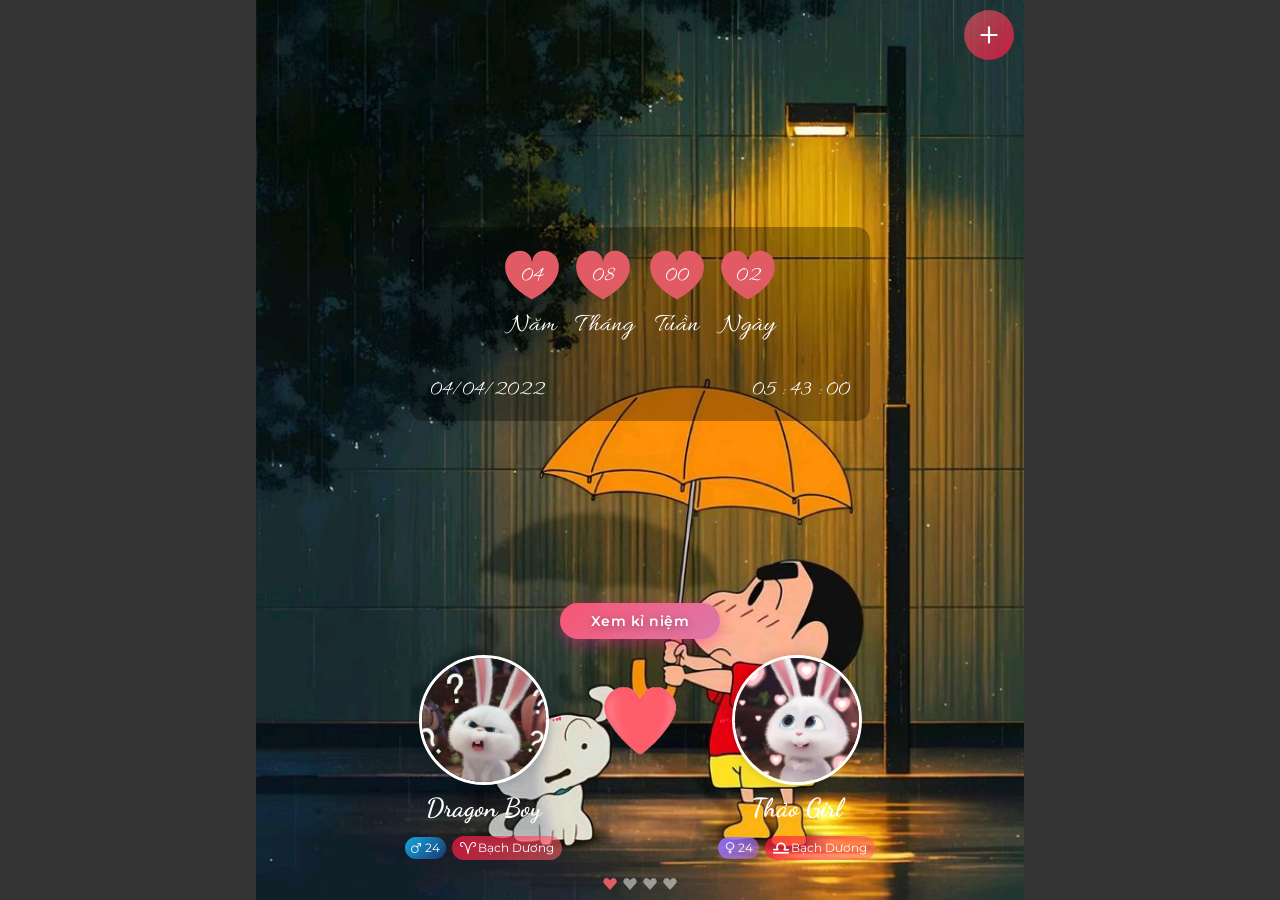
==== commit 26d938fc: "Update memory of theme1" ====
--- a/card-cp/index.html
+++ b/card-cp/index.html
@@ -216,7 +216,7 @@
                 </div>
 
                 <div class="item-wrap">
-                  <div class="item left">
+                  <div class="item">
                     <div class="dot"></div>
                     <div class="cnt">
                       <div class="date">
@@ -227,7 +227,7 @@
                     </div>
                   </div>
 
-                  <div class="item right">
+                  <div class="item">
                     <div class="dot"></div>
                     <div class="cnt">
                       <div class="date">
@@ -239,7 +239,7 @@
                     </div>
                   </div>
 
-                  <div class="item left">
+                  <div class="item">
                     <div class="dot"></div>
                     <div class="cnt">
                       <div class="date">
@@ -251,12 +251,12 @@
                     </div>
                   </div>
 
-                  <div class="item right">
+                  <div class="item">
                     <div class="dot"></div>
                     <div class="cnt">
                       <div class="date">
                         <span>💕</span>
-                        <span>Hôm nay - <span id="daysTimelineMemory3">0</span>
+                        <span>Hôm nay - <span id="daysTimelineMemory3">300</span>
                           ngày</span>
                       </div>
                       <div class="txt">Và sẽ còn mãi mãi...</div>
@@ -266,14 +266,14 @@
               </div>
 
               <!-- Footer -->
-              <div class="mft">
+              <!-- <div class="mft">
                 <div class="mft-names">
                   <div class="name-tag">Dragon Boy</div>
                   <div class="name-heart">💖</div>
                   <div class="name-tag">Thảo Girl</div>
                 </div>
                 <div class="mft-text">Forever & Always ∞</div>
-              </div>
+              </div> -->
             </div>
           </div>
           <!-- End Memory -->
--- a/card-cp/css/styles.css
+++ b/card-cp/css/styles.css
@@ -1279,14 +1279,14 @@
   position: absolute;
   left: 0;
   right: 0;
-  top: 70vh;
+  top: 67vh;
   width: 160px;
   padding: 6px 10px 5px;
   font-size: 14px;
   font-weight: 600;
   margin: 0 auto;
   color: #fff;
-  background: linear-gradient(135deg, rgb(247, 86, 115), rgb(159, 59, 241));
+  background: linear-gradient(135deg, rgb(247, 86, 115), rgb(193, 154, 225));
   text-shadow: 0 2px 8px rgba(0, 0, 0, 0.35);
   background-size: 200% 200%;
   border: none;
@@ -1300,6 +1300,7 @@
   text-align: center;
   -webkit-tap-highlight-color: transparent;
   touch-action: manipulation;
+  z-index: 10;
 }
 .memory-button.active {
   transform: scale(0.95);
@@ -1400,9 +1401,6 @@
 .memory-overlay.active .mtimeline .head {
   animation: fadeIn 1s ease-out 1.2s forwards;
 }
-.memory-overlay.active .mft {
-  animation: fadeIn 1s ease-out 2.4s forwards;
-}
 .memory-overlay .memory-close {
   position: absolute;
   top: 15px;
@@ -1639,34 +1637,50 @@
   position: relative;
   margin-bottom: 35px;
   opacity: 0;
+  animation: slideIn 0.6s ease-out 1.6s forwards;
 }
 .memory-overlay .mtimeline .item:last-child {
   margin-bottom: 0;
 }
-.memory-overlay .mtimeline .item:nth-child(1) {
-  animation: slideIn 0.6s ease-out 1.6s forwards;
-}
 .memory-overlay .mtimeline .item:nth-child(2) {
-  animation: slideIn 0.6s ease-out 1.8s forwards;
+  animation-delay: 1.8s;
 }
 .memory-overlay .mtimeline .item:nth-child(3) {
-  animation: slideIn 0.6s ease-out 2s forwards;
+  animation-delay: 2s;
 }
 .memory-overlay .mtimeline .item:nth-child(4) {
-  animation: slideIn 0.6s ease-out 2.2s forwards;
-}
-.memory-overlay .mtimeline .item.left .cnt {
+  animation-delay: 2.2s;
+}
+.memory-overlay .mtimeline .item:nth-child(5) {
+  animation-delay: 2.4s;
+}
+.memory-overlay .mtimeline .item:nth-child(6) {
+  animation-delay: 2.6s;
+}
+.memory-overlay .mtimeline .item:nth-child(7) {
+  animation-delay: 2.8s;
+}
+.memory-overlay .mtimeline .item:nth-child(8) {
+  animation-delay: 3s;
+}
+.memory-overlay .mtimeline .item:nth-child(9) {
+  animation-delay: 3.2s;
+}
+.memory-overlay .mtimeline .item:nth-child(10) {
+  animation-delay: 3.4s;
+}
+.memory-overlay .mtimeline .item:nth-child(odd) .cnt {
   margin-right: 55%;
   text-align: right;
 }
-.memory-overlay .mtimeline .item.left .date {
+.memory-overlay .mtimeline .item:nth-child(odd) .date {
   justify-content: flex-end;
 }
-.memory-overlay .mtimeline .item.right .cnt {
+.memory-overlay .mtimeline .item:nth-child(even) .cnt {
   margin-left: 55%;
   text-align: left;
 }
-.memory-overlay .mtimeline .item.right .date {
+.memory-overlay .mtimeline .item:nth-child(even) .date {
   justify-content: flex-start;
 }
 .memory-overlay .mtimeline .dot {
@@ -1706,39 +1720,6 @@
   font-size: 14px;
   color: #555;
   line-height: 1.5;
-}
-.memory-overlay .mft {
-  text-align: center;
-  margin-top: 20px;
-  padding-top: 20px;
-  border-top: 2px dashed rgba(255, 105, 180, 0.2);
-  opacity: 0;
-}
-.memory-overlay .mft .mft-names {
-  display: flex;
-  align-items: center;
-  justify-content: center;
-  gap: 15px;
-  margin-bottom: 12px;
-}
-.memory-overlay .mft .name-tag {
-  font-size: 15px;
-  font-weight: 600;
-  color: #ff69b4;
-  padding: 8px 16px;
-  background: linear-gradient(135deg, rgba(255, 182, 193, 0.2), rgba(255, 240, 245, 0.3));
-  border-radius: 20px;
-  border: 1.5px solid rgba(255, 105, 180, 0.2);
-}
-.memory-overlay .mft .name-heart {
-  font-size: 20px;
-  animation: heartBeat 1.5s infinite;
-}
-.memory-overlay .mft .mft-text {
-  font-size: 13px;
-  color: #999;
-  font-style: italic;
-  margin-top: 10px;
 }
 
 @keyframes album-bg-ctn {
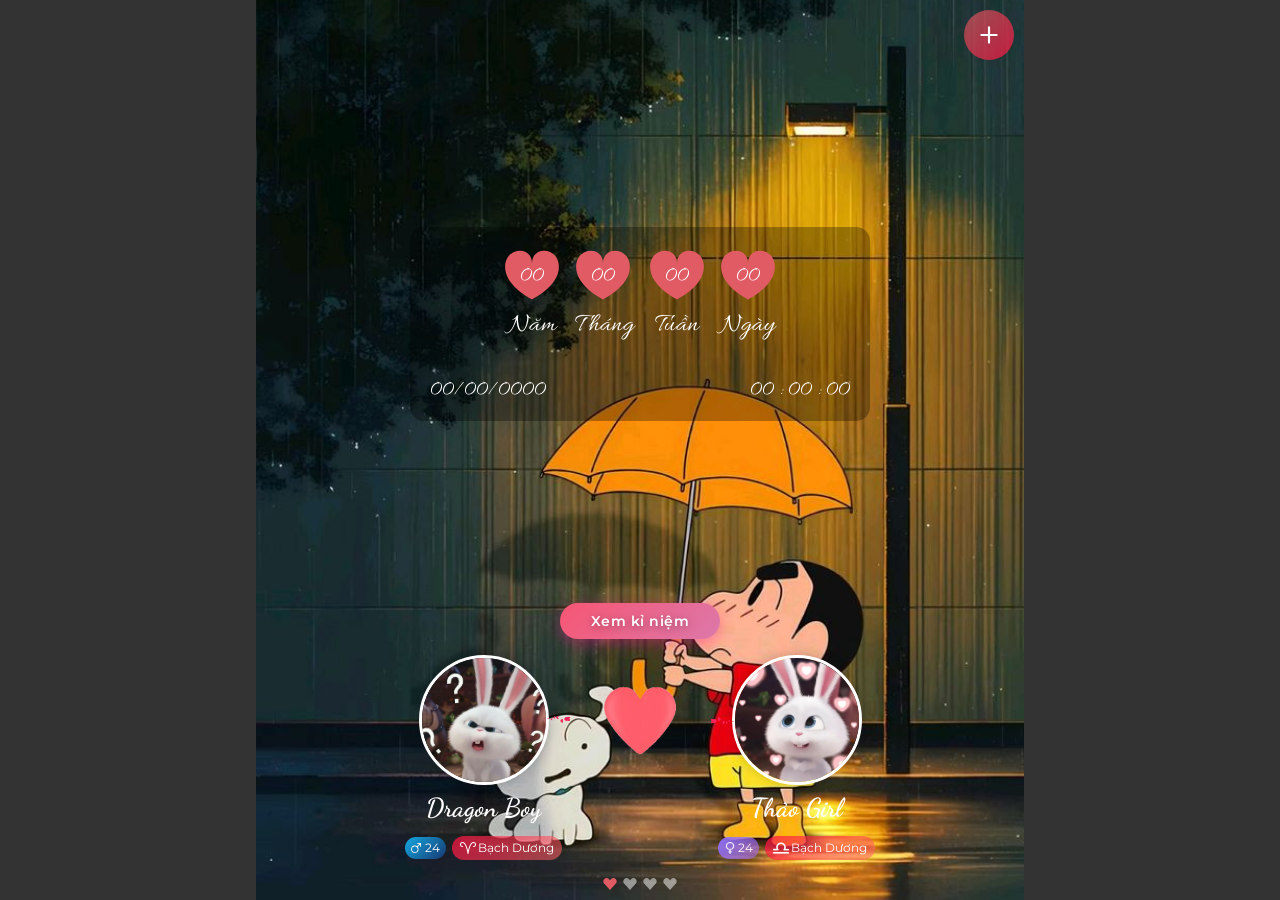
==== commit cf94e3c1: "Update test index.html" ====
--- a/card-cp/index.html
+++ b/card-cp/index.html
@@ -32,6 +32,9 @@
     <link
       href="https://fonts.googleapis.com/css2?family=Dancing+Script:wght@400..700&display=swap"
       rel="stylesheet" />
+    <link
+      href="https://fonts.googleapis.com/css2?family=Playfair+Display:ital,wght@0,400..900;1,400..900&display=swap"
+      rel="stylesheet">
 
     <!-- Album -->
     <link
@@ -163,6 +166,42 @@
               </ul>
 
               <!-- Header -->
+              <div class="mheader">
+                <h1>Our Love Story</h1>
+                <p>"Mỗi khoảnh khắc bên nhau đều là kỷ niệm đáng trân trọng"</p>
+              </div>
+
+              <!-- Memory Wall -->
+              <div class="memory-wall section-loading">
+                <div class="polaroid-grid">
+                  <div class="polaroid" style="--rotate: -3deg;">
+                    <img
+                      src="https://images.unsplash.com/photo-1516589178581-6cd7833ae3b2?w=400&h=400&fit=crop"
+                      alt="Memory 1">
+                    <div class="polaroid-caption">Ngày đầu tiên</div>
+                  </div>
+                  <div class="polaroid" style="--rotate: 2deg;">
+                    <img
+                      src="https://images.unsplash.com/photo-1518568814500-bf0f8d125f46?w=400&h=400&fit=crop"
+                      alt="Memory 2">
+                    <div class="polaroid-caption">Chuyến đi đáng nhớ</div>
+                  </div>
+                  <div class="polaroid" style="--rotate: -2deg;">
+                    <img
+                      src="https://images.unsplash.com/photo-1522673607200-164d1b6ce486?w=400&h=400&fit=crop"
+                      alt="Memory 3">
+                    <div class="polaroid-caption">Khoảnh khắc hạnh phúc</div>
+                  </div>
+
+                  <div class="polaroid" style="--rotate: 3deg;">
+                    <img
+                      src="https://images.unsplash.com/photo-1516589178581-6cd7833ae3b2?w=400&h=400&fit=crop"
+                      alt="Memory 1">
+                    <div class="polaroid-caption">Ngày kỉ niệm</div>
+                  </div>
+                </div>
+              </div>
+
               <div class="mhead">
                 <div class="mdate-display">
                   <span id="currentDateMemory">04/04/2022</span>
@@ -223,7 +262,10 @@
                         <span>🌸</span>
                         <span>Ngày đầu tiên</span>
                       </div>
-                      <div class="txt">Ngày chúng ta bắt đầu</div>
+                      <div class="txt">Ngày chúng ta bắt đầu hành trình tình
+                        yêu. Một khởi đầu tuyệt vời cho câu chuyện của hai ta,
+                        nơi mọi thứ bắt đầu từ những ánh nhìn, nụ cười và trái
+                        tim rung động.</div>
                     </div>
                   </div>
 
@@ -232,10 +274,12 @@
                     <div class="cnt">
                       <div class="date">
                         <span>💝</span>
-                        <span>Kỷ niệm <span id="daysTimelineMemory1">100</span>
-                          ngày</span>
+                        <span>Tháng Đầu Tiên</span>
                       </div>
-                      <div class="txt">Tình yêu ngày càng sâu đậm</div>
+                      <div class="txt">Một tháng tròn bên nhau, mọi thứ vẫn mới
+                        mẻ và ngọt ngào như ngày đầu. Những kỷ niệm đầu tiên,
+                        những lần hẹn hò, những cuộc trò chuyện dài vô
+                        tận.</div>
                     </div>
                   </div>
 
@@ -244,10 +288,12 @@
                     <div class="cnt">
                       <div class="date">
                         <span>🎂</span>
-                        <span><span id="daysTimelineMemory2">200</span>
-                          ngày</span>
+                        <span>Kỷ Niệm 6 Tháng</span>
                       </div>
-                      <div class="txt">Những phút giây ngọt ngào</div>
+                      <div class="txt">Nửa năm bên nhau, chúng ta đã trải qua
+                        biết bao kỷ niệm đáng nhớ. Từ những ngày vui đến những
+                        lúc khó khăn, cùng nhau vượt qua và thấu hiểu nhau
+                        hơn.</div>
                     </div>
                   </div>
 
@@ -256,11 +302,40 @@
                     <div class="cnt">
                       <div class="date">
                         <span>💕</span>
-                        <span>Hôm nay - <span id="daysTimelineMemory3">300</span>
-                          ngày</span>
+                        <span>Sinh Nhật 1 Năm</span>
                       </div>
-                      <div class="txt">Và sẽ còn mãi mãi...</div>
+                      <div class="txt">Một năm đầy yêu thương và hạnh phúc. Cùng
+                        nhau vượt qua mọi thử thách, ngày càng gắn bó và trưởng
+                        thành hơn. Hứa hẹn một tương lai tươi sáng phía
+                        trước.</div>
                     </div>
+                  </div>
+                </div>
+              </div>
+
+              <!-- Love Statistics -->
+              <div class="love-stats section-loading">
+                <h2>Thống Kê Tình Yêu</h2>
+                <div class="stats-grid">
+                  <div class="stat-card">
+                    <div class="stat-icon">💌</div>
+                    <span class="stat-number" id="messagesCount">1,247</span>
+                    <span class="stat-label">Tin Nhắn</span>
+                  </div>
+                  <div class="stat-card">
+                    <div class="stat-icon">📸</div>
+                    <span class="stat-number" id="photosCount">532</span>
+                    <span class="stat-label">Ảnh Chung</span>
+                  </div>
+                  <div class="stat-card">
+                    <div class="stat-icon">🎬</div>
+                    <span class="stat-number" id="datesCount">87</span>
+                    <span class="stat-label">Buổi Hẹn</span>
+                  </div>
+                  <div class="stat-card">
+                    <div class="stat-icon">😊</div>
+                    <span class="stat-number">∞</span>
+                    <span class="stat-label">Nụ Cười</span>
                   </div>
                 </div>
               </div>
--- a/card-cp/css/styles.css
+++ b/card-cp/css/styles.css
@@ -1,3 +1,4 @@
+@charset "UTF-8";
 /*==========================================================================*/
 /*                           Common-Setting                                 */
 /*==========================================================================*/
@@ -477,6 +478,7 @@
   --font-dancing: "Dancing Script", cursive;
   --font-luxurious: "Luxurious Script", cursive;
   --font-abril: "Abril Fatface", serif;
+  --font-playfair: "Playfair Display", serif;
   --body-color: #333333;
 }
 
@@ -816,12 +818,15 @@
 .tpl-main.theme1 .slick-active img {
   animation: sliderFace 3s linear;
 }
+.tpl-main.theme1 .slick-arrow {
+  opacity: 0;
+}
 .tpl-main.theme2 {
   background: linear-gradient(135deg, rgba(255, 105, 108, 0.08), rgba(255, 20, 66, 0.08));
 }
 .tpl-main.theme2 .love-slider {
   position: relative;
-  top: 20px;
+  top: 0;
   width: min(60vw, 255px);
   margin: auto;
   pointer-events: auto;
@@ -859,7 +864,7 @@
 }
 .tpl-main.theme2 .ilove {
   margin-top: 0;
-  padding-top: 40px;
+  padding-top: 0;
   padding-bottom: 20px;
 }
 .tpl-main.theme2 .ilove .ilove-dots {
@@ -1196,10 +1201,10 @@
 }
 @keyframes dotPulse {
   0%, 100% {
-    box-shadow: 0 0 0 0 rgba(255, 105, 180, 0.7);
+    box-shadow: 0 0 0 4px rgba(212, 165, 198, 0.2), 0 2px 8px rgba(139, 90, 125, 0.3);
   }
   50% {
-    box-shadow: 0 0 0 8px rgba(255, 105, 180, 0);
+    box-shadow: 0 0 0 8px rgba(212, 165, 198, 0.3), 0 4px 12px rgba(139, 90, 125, 0.4);
   }
 }
 @keyframes heartBeat {
@@ -1432,7 +1437,7 @@
 .memory-overlay .container {
   width: 100%;
   height: 100%;
-  background: white;
+  background: linear-gradient(180deg, #f5f5f0 0%, #fffff0 100%);
   border-radius: 30px;
   padding: 35px 20px;
   box-shadow: 0 20px 60px rgba(255, 105, 180, 0.15);
@@ -1471,6 +1476,47 @@
 .memory-overlay .heart-float li:nth-child(5) {
   left: 10%;
   animation-delay: 0s;
+}
+.memory-overlay .mheader {
+  text-align: center;
+  padding: 28px 20px;
+  background: linear-gradient(135deg, rgba(201, 160, 220, 0.1) 0%, rgba(232, 180, 188, 0.1) 100%);
+  border-radius: 20px;
+  margin-bottom: 30px;
+  position: relative;
+  overflow: hidden;
+}
+.memory-overlay .mheader::before {
+  content: "❤";
+  position: absolute;
+  top: -20px;
+  left: -20px;
+  font-size: 100px;
+  opacity: 0.05;
+  transform: rotate(-15deg);
+}
+.memory-overlay .mheader::after {
+  content: "❤";
+  position: absolute;
+  bottom: -20px;
+  right: -20px;
+  font-size: 100px;
+  opacity: 0.05;
+  transform: rotate(15deg);
+}
+.memory-overlay .mheader h1 {
+  font-size: 36px;
+  line-height: 1.2;
+  color: #9b6b9e;
+  margin-bottom: 10px;
+  font-weight: 600;
+  letter-spacing: 2px;
+  font-family: var(--font-playfair);
+}
+.memory-overlay .mheader p {
+  font-size: 14px;
+  color: #a0808f;
+  font-style: italic;
 }
 .memory-overlay .mhead {
   text-align: center;
@@ -1629,7 +1675,7 @@
   top: 0;
   bottom: 0;
   width: 3px;
-  background: linear-gradient(to bottom, #ffb6c1, #ff69b4, #ff1493);
+  background: linear-gradient(180deg, transparent 0%, #D4A5C6 10%, #E8B4BC 50%, #F5C6CB 90%, transparent 100%);
   transform: translateX(-50%);
   height: 0;
 }
@@ -1689,12 +1735,13 @@
   top: 5px;
   width: 16px;
   height: 16px;
-  background: white;
-  border: 3px solid #ff69b4;
+  background: linear-gradient(135deg, #d4a5c6 0%, #e8b4bc 100%);
+  border: 3px solid #fffbfd;
+  box-shadow: 0 0 0 4px rgba(212, 165, 198, 0.2), 0 2px 8px rgba(139, 90, 125, 0.3);
   border-radius: 50%;
   transform: translateX(-50%);
   z-index: 2;
-  animation: dotPulse 2s infinite;
+  animation: dotPulse 2s ease-in-out infinite;
 }
 .memory-overlay .mtimeline .cnt {
   background: linear-gradient(135deg, #fff5f8, #ffffff);
@@ -1720,6 +1767,216 @@
   font-size: 14px;
   color: #555;
   line-height: 1.5;
+}
+.memory-overlay .love-stats {
+  margin: 35px 0;
+  padding: 30px 20px;
+  background: linear-gradient(135deg, rgba(255, 255, 255, 0.8) 0%, rgba(255, 252, 254, 0.8) 100%);
+  border-radius: 0;
+  border: 2px solid rgba(212, 165, 198, 0.2);
+  border-radius: 14px;
+}
+.memory-overlay .love-stats h2 {
+  color: #8b5a7d;
+  margin-bottom: 20px;
+  font-size: 20px;
+  font-weight: 600;
+  letter-spacing: 0.8px;
+  text-align: center;
+}
+.memory-overlay .love-stats .stats-grid {
+  display: grid;
+  grid-template-columns: repeat(2, 1fr);
+  gap: 15px;
+}
+.memory-overlay .love-stats .stat-card {
+  background: white;
+  padding: 25px 15px;
+  border-radius: 18px;
+  text-align: center;
+  box-shadow: 0 6px 20px rgba(139, 90, 125, 0.1);
+  transition: all 0.4s cubic-bezier(0.175, 0.885, 0.32, 1.275);
+  position: relative;
+  overflow: hidden;
+}
+.memory-overlay .love-stats .stat-card::before {
+  content: "";
+  position: absolute;
+  top: 0;
+  left: -100%;
+  width: 100%;
+  height: 100%;
+  background: linear-gradient(90deg, transparent, rgba(212, 165, 198, 0.1), transparent);
+  transition: left 0.6s ease;
+}
+.memory-overlay .love-stats .stat-card:hover {
+  transform: translateY(-10px) scale(1.03);
+  box-shadow: 0 12px 30px rgba(139, 90, 125, 0.18);
+}
+.memory-overlay .love-stats .stat-card:hover::before {
+  left: 100%;
+}
+.memory-overlay .love-stats .stat-icon {
+  font-size: 32px;
+  margin-bottom: 12px;
+  display: inline-block;
+  animation: icon-bounce 2s ease-in-out infinite;
+}
+@keyframes icon-bounce {
+  0%, 100% {
+    transform: translateY(0);
+  }
+  50% {
+    transform: translateY(-8px);
+  }
+}
+.memory-overlay .love-stats .stat-card:nth-child(1) .stat-icon {
+  animation-delay: 0s;
+}
+.memory-overlay .love-stats .stat-card:nth-child(2) .stat-icon {
+  animation-delay: 0.2s;
+}
+.memory-overlay .love-stats .stat-card:nth-child(3) .stat-icon {
+  animation-delay: 0.4s;
+}
+.memory-overlay .love-stats .stat-card:nth-child(4) .stat-icon {
+  animation-delay: 0.6s;
+}
+.memory-overlay .love-stats .stat-number {
+  font-size: 28px;
+  font-weight: 700;
+  color: #d4a5c6;
+  display: block;
+  margin-bottom: 5px;
+  font-family: var(--font-playfair);
+}
+.memory-overlay .love-stats .stat-label {
+  font-size: 12px;
+  color: #a68896;
+  text-transform: uppercase;
+  letter-spacing: 0.5px;
+  font-weight: 500;
+}
+.memory-overlay .memory-wall {
+  margin-bottom: 30px;
+  padding: 20px 10px 10px;
+}
+.memory-overlay .memory-wall .polaroid-grid {
+  display: grid;
+  grid-template-columns: repeat(2, 1fr);
+  gap: 20px;
+}
+@keyframes polaroid-float {
+  0%, 100% {
+    transform: translateY(0) rotate(var(--rotate, 0deg));
+  }
+  50% {
+    transform: translateY(-10px) rotate(var(--rotate, 0deg));
+  }
+}
+.memory-overlay .memory-wall .polaroid {
+  background: white;
+  padding: 10px 10px 22px;
+  box-shadow: 0 8px 25px rgba(0, 0, 0, 0.15);
+  transition: all 0.4s ease;
+  cursor: pointer;
+  animation: polaroid-float 3s ease-in-out infinite;
+}
+.memory-overlay .memory-wall .polaroid:nth-child(1) {
+  transform: rotate(-3deg);
+  animation-delay: 0s;
+}
+.memory-overlay .memory-wall .polaroid:nth-child(2) {
+  transform: rotate(2deg);
+  animation-delay: 0.5s;
+}
+.memory-overlay .memory-wall .polaroid:nth-child(3) {
+  transform: rotate(-2deg);
+  animation-delay: 1s;
+}
+.memory-overlay .memory-wall .polaroid:hover {
+  transform: rotate(0deg) scale(1.05) translateY(-10px);
+  box-shadow: 0 15px 40px rgba(139, 90, 125, 0.25);
+  z-index: 10;
+}
+.memory-overlay .memory-wall .polaroid img {
+  width: 100%;
+  aspect-ratio: 1;
+  object-fit: cover;
+  display: block;
+  margin-bottom: 10px;
+}
+.memory-overlay .memory-wall .polaroid-caption {
+  text-align: center;
+  font-size: 12px;
+  color: #7a6a77;
+  font-style: italic;
+}
+
+@keyframes fadeInScale {
+  from {
+    opacity: 0;
+    transform: scale(0.9);
+  }
+  to {
+    opacity: 1;
+    transform: scale(1);
+  }
+}
+.hero-content {
+  text-align: center;
+  z-index: 2;
+  animation: fadeInScale 1.5s cubic-bezier(0.4, 0, 0.2, 1);
+}
+
+.hero-monogram {
+  font-family: "Cormorant", serif;
+  font-size: 7em;
+  font-weight: 300;
+  background: linear-gradient(135deg, #c9a961 0%, #f5f5f0 50%, #9caf88 100%);
+  -webkit-background-clip: text;
+  -webkit-text-fill-color: transparent;
+  background-clip: text;
+  margin-bottom: 20px;
+  letter-spacing: 0.05em;
+  text-shadow: 0 5px 15px rgba(201, 169, 97, 0.2);
+}
+
+.hero-names {
+  font-family: "Lora", serif;
+  font-size: 1.9em;
+  color: #3e3e3e;
+  margin-bottom: 15px;
+  font-weight: 500;
+  letter-spacing: 0.15em;
+}
+
+.hero-divider {
+  width: 100px;
+  height: 1px;
+  background: linear-gradient(to right, transparent, #c9a961, transparent);
+  margin: 25px auto;
+  position: relative;
+}
+
+.hero-divider::before {
+  content: "◆";
+  position: absolute;
+  left: 50%;
+  top: 50%;
+  transform: translate(-50%, -50%);
+  color: #c9a961;
+  background: #fffff0;
+  padding: 0 10px;
+  font-size: 0.8em;
+}
+
+.hero-date {
+  font-size: 0.9em;
+  color: #b8a99a;
+  letter-spacing: 0.25em;
+  text-transform: uppercase;
+  font-weight: 300;
 }
 
 @keyframes album-bg-ctn {
@@ -3634,6 +3891,413 @@
   animation: poyoyon3 2s infinite;
 }
 
+/* Floating hearts animation */
+@keyframes float-hearts {
+  0%, 100% {
+    transform: translateY(0) rotate(0deg);
+    opacity: 0.6;
+  }
+  50% {
+    transform: translateY(-20px) rotate(10deg);
+    opacity: 1;
+  }
+}
+.album4 {
+  background: linear-gradient(135deg, #fff0f6 0%, #ffe4f0 50%, #ffd4e8 100%);
+  /* Animated gradient line with hearts */
+  /* Heart decorations on timeline */
+  /* YEAR STICKY - BLENDED WITH BACKGROUND */
+  /* Heart decoration on each section */
+  /* ============================================
+   PHOTO COLLAGE LAYOUTS
+   ============================================ */
+  /* Initial hidden state for animation */
+  /* ============================================
+   LAYOUT: 2 IMAGES (Side by Side Overlap)
+   ============================================ */
+  /* ============================================
+   LAYOUT: 3 IMAGES (One Large + Two Small)
+   ============================================ */
+  /* ============================================
+   LAYOUT: 4 IMAGES (Grid Collage)
+   ============================================ */
+  /* ============================================
+   LAYOUT: 1 IMAGE (Centered Large)
+   ============================================ */
+}
+.album4::before {
+  content: "";
+  position: absolute;
+  inset: 0;
+  background-image: radial-gradient(circle at 20% 30%, rgba(255, 182, 193, 0.15) 0%, transparent 40%), radial-gradient(circle at 80% 70%, rgba(255, 105, 180, 0.1) 0%, transparent 40%), radial-gradient(circle at 50% 50%, rgba(255, 192, 203, 0.08) 0%, transparent 50%);
+  pointer-events: none;
+}
+.album4::after {
+  content: "💕";
+  position: absolute;
+  font-size: 30px;
+  opacity: 0.3;
+  animation: float-hearts 4s ease-in-out infinite;
+  top: 10%;
+  left: 85%;
+}
+.album4 .abm-wimg {
+  padding: 10px 0 0;
+}
+.album4 .timeline-container {
+  position: relative;
+  padding: 50px 0;
+  margin: 0 auto;
+}
+.album4 .timeline-line {
+  position: absolute;
+  left: 15px;
+  top: 0;
+  bottom: 0;
+  width: 4px;
+  background: linear-gradient(180deg, transparent 0%, #ff69b4 5%, #ff1493 30%, #ff69b4 50%, #ff1493 70%, #ff69b4 95%, transparent 100%);
+  box-shadow: 0 0 15px rgba(255, 105, 180, 0.4);
+  animation: pulse-line 3s ease-in-out infinite;
+}
+@keyframes pulse-line {
+  0%, 100% {
+    box-shadow: 0 0 15px rgba(255, 105, 180, 0.4);
+  }
+  50% {
+    box-shadow: 0 0 25px rgba(255, 105, 180, 0.6);
+  }
+}
+.album4 .timeline-line::before,
+.album4 .timeline-line::after {
+  content: "❤️";
+  position: absolute;
+  left: 50%;
+  transform: translateX(-50%);
+  font-size: 20px;
+  animation: beat-heart 1.5s ease-in-out infinite;
+}
+@keyframes beat-heart {
+  0%, 100% {
+    transform: translateX(-50%) scale(1);
+  }
+  50% {
+    transform: translateX(-50%) scale(1.2);
+  }
+}
+.album4 .timeline-line::before {
+  top: -5px;
+}
+.album4 .timeline-line::after {
+  bottom: -5px;
+}
+.album4 .year-sticky {
+  position: absolute;
+  top: 150px;
+  left: 50%;
+  margin-left: -90px;
+  font-family: "Pacifico", cursive;
+  font-weight: 400;
+  color: #ff69b4;
+  line-height: 1;
+  height: 80px;
+  font-size: 80px;
+  pointer-events: none;
+  z-index: 1;
+  letter-spacing: -2px;
+  opacity: 1;
+  text-shadow: 2px 2px 0px rgba(255, 255, 255, 0.8), -1px -1px 0px rgba(255, 255, 255, 0.8), 1px -1px 0px rgba(255, 255, 255, 0.8), -1px 1px 0px rgba(255, 255, 255, 0.8), 0 0 20px rgba(255, 182, 193, 0.3);
+  transition: all 0.3s ease;
+  width: 180px;
+  text-align: center;
+  mix-blend-mode: multiply;
+}
+.album4 .year-sticky.fixed {
+  position: fixed;
+  top: 50%;
+}
+.album4 .year-sticky.bottom {
+  position: absolute;
+  top: auto;
+}
+.album4 .year-number {
+  display: inline-block;
+}
+.album4 .year-digit {
+  display: inline-block;
+  position: relative;
+  overflow: hidden;
+  height: 80px;
+  vertical-align: top;
+  width: 45px;
+}
+.album4 .digit-column {
+  display: flex;
+  flex-direction: column;
+  transition: transform 1.2s cubic-bezier(0.23, 0.06, 0.18, 1);
+}
+.album4 .digit-column span {
+  display: block;
+  height: 80px;
+  line-height: 80px;
+}
+.album4 .timeline-section {
+  position: relative;
+  margin: 0 0 60px;
+  padding: 0 15px 0 70px;
+}
+.album4 .timeline-section:last-child {
+  margin-bottom: 0;
+}
+.album4 .timeline-section::before {
+  content: "💖";
+  position: absolute;
+  left: 3px;
+  top: 30px;
+  font-size: 24px;
+  z-index: 5;
+  animation: spin-heart 4s linear infinite;
+}
+@keyframes spin-heart {
+  0%, 100% {
+    transform: rotate(0deg) scale(1);
+  }
+  25% {
+    transform: rotate(-15deg) scale(1.1);
+  }
+  75% {
+    transform: rotate(15deg) scale(1.1);
+  }
+}
+.album4 .section-content {
+  position: relative;
+  z-index: 2;
+  background: rgba(255, 255, 255, 0.5);
+  padding: 30px 20px;
+  border-radius: 20px;
+  box-shadow: 0 15px 50px rgba(255, 105, 180, 0.2), 0 5px 15px rgba(255, 182, 193, 0.15);
+  border: 2px solid rgba(255, 192, 203, 0.5);
+  transition: all 0.4s ease;
+}
+.album4 .section-content:hover {
+  transform: translateY(-3px);
+  box-shadow: 0 18px 55px rgba(255, 105, 180, 0.25), 0 6px 18px rgba(255, 182, 193, 0.2);
+}
+.album4 .section-year {
+  font-family: "Dancing Script", cursive;
+  font-size: 16px;
+  font-weight: 700;
+  line-height: 1.3;
+  text-align: center;
+  position: absolute;
+  top: 30px;
+  left: -55px;
+  background: linear-gradient(135deg, #ff69b4 0%, #fd83c5 100%);
+  color: #fff;
+  padding: 12px 10px;
+  border-radius: 50%;
+  box-shadow: 0 6px 20px rgba(255, 105, 180, 0.4), inset 0 -2px 10px rgba(255, 20, 147, 0.3);
+  letter-spacing: 0.03em;
+  z-index: 3;
+  width: 70px;
+  height: 70px;
+  display: flex;
+  align-items: center;
+  justify-content: center;
+  animation: rotate-badge 10s linear infinite;
+}
+@keyframes rotate-badge {
+  0%, 100% {
+    transform: rotate(0deg);
+  }
+  50% {
+    transform: rotate(5deg);
+  }
+}
+.album4 .section-title {
+  font-family: "Dancing Script", cursive;
+  font-size: 26px;
+  margin-bottom: 20px;
+  line-height: 1.3;
+  color: #ff1493;
+  letter-spacing: 0.05em;
+  font-weight: 700;
+  text-shadow: 2px 2px 4px rgba(255, 182, 193, 0.3);
+  position: relative;
+  display: inline-block;
+}
+.album4 .section-title::after {
+  content: "💕";
+  position: absolute;
+  right: -35px;
+  top: -5px;
+  font-size: 20px;
+  animation: float-hearts 2s ease-in-out infinite;
+}
+.album4 .section-text {
+  font-size: 14px;
+  line-height: 1.8;
+  color: #666;
+  letter-spacing: 0.02em;
+  font-weight: 500;
+}
+.album4 .txt {
+  margin-bottom: 20px;
+  position: relative;
+  padding-left: 25px;
+}
+.album4 .txt::before {
+  content: "🌸";
+  position: absolute;
+  left: 0;
+  top: 0;
+  font-size: 16px;
+}
+.album4 .txt:last-child {
+  margin-bottom: 0;
+}
+.album4 .section-images {
+  position: relative;
+  min-height: 200px;
+  max-width: 247px;
+  margin: 0 auto 25px;
+}
+.album4 .image {
+  position: absolute;
+  padding: 8px;
+  background: #fff;
+  box-shadow: 0 8px 30px rgba(0, 0, 0, 0.15), 0 3px 10px rgba(0, 0, 0, 0.1);
+  border-radius: 3px;
+  transition: all 0.6s cubic-bezier(0.18, 0.06, 0.23, 1);
+  transform-origin: center center;
+}
+.album4 .image::before {
+  content: "";
+  position: absolute;
+  inset: 4px;
+  border: 1px solid rgba(0, 0, 0, 0.05);
+  pointer-events: none;
+  border-radius: 2px;
+}
+.album4 .image::after {
+  content: "💝";
+  position: absolute;
+  top: 3px;
+  right: 3px;
+  font-size: 18px;
+  opacity: 0;
+  transition: opacity 0.3s ease;
+  z-index: 2;
+}
+.album4 .image:hover::after {
+  opacity: 1;
+}
+.album4 .image img {
+  display: block;
+  width: 100%;
+  height: 100%;
+  object-fit: cover;
+  border-radius: 2px;
+}
+.album4 .image {
+  --tw-translate-y: 50px;
+  --tw-rotate: -15deg;
+  transform: translateY(var(--tw-translate-y)) rotate(var(--tw-rotate));
+  --easing-3: cubic-bezier(0.18, 0.06, 0.23, 1);
+  transition: transform 1.6s var(--easing-3);
+}
+.album4 .image.animated-img {
+  --tw-translate-y: 0px;
+  --tw-rotate: 10deg;
+}
+.album4 .section-images.layout-2 {
+  height: 260px;
+}
+.album4 .section-images.layout-2 .image:nth-child(1) {
+  width: 150px;
+  height: 175px;
+  top: 0;
+  left: 0;
+  z-index: 2;
+  --tw-rotate: -10deg;
+}
+.album4 .section-images.layout-2 .image:nth-child(2) {
+  width: 160px;
+  height: 175px;
+  top: 90px;
+  right: 0;
+  z-index: 1;
+}
+.album4 .section-images.layout-3 {
+  height: 330px;
+}
+.album4 .section-images.layout-3 .image:nth-child(1) {
+  width: 145px;
+  height: 130px;
+  top: 70px;
+  left: 10px;
+  z-index: 2;
+  --tw-rotate: -10deg;
+}
+.album4 .section-images.layout-3 .image:nth-child(2) {
+  width: 135px;
+  height: 155px;
+  top: 0;
+  right: 0;
+  z-index: 1;
+}
+.album4 .section-images.layout-3 .image:nth-child(3) {
+  width: 220px;
+  height: 145px;
+  bottom: 0;
+  left: 50%;
+  margin-left: -110px;
+  z-index: 3;
+  --tw-rotate: 0;
+}
+.album4 .section-images.layout-4 {
+  height: 370px;
+}
+.album4 .section-images.layout-4 .image:nth-child(1) {
+  width: 140px;
+  height: 190px;
+  top: 10px;
+  left: 0;
+  z-index: 2;
+  --tw-rotate: -5deg;
+}
+.album4 .section-images.layout-4 .image:nth-child(2) {
+  width: 115px;
+  height: 90px;
+  top: 20px;
+  right: 0;
+  z-index: 1;
+}
+.album4 .section-images.layout-4 .image:nth-child(3) {
+  width: 115px;
+  height: 100px;
+  bottom: 10px;
+  left: 25px;
+  z-index: 3;
+  --tw-rotate: -15deg;
+}
+.album4 .section-images.layout-4 .image:nth-child(4) {
+  width: 155px;
+  height: 135px;
+  bottom: 65px;
+  right: 10px;
+  z-index: 2;
+}
+.album4 .section-images.layout-1 {
+  height: 300px;
+}
+.album4 .section-images.layout-1 .image {
+  width: 200px;
+  height: 280px;
+  top: 10px;
+  left: 57%;
+  margin-left: -120px;
+  z-index: 1;
+}
 .icounter {
   position: absolute;
   top: 0;
@@ -3741,6 +4405,328 @@
   color: transparent;
   background: radial-gradient(1.17em at 50% 1.6em, var(--main-cl) 99%, rgba(0, 0, 0, 0) 101%) calc(50% - 1em) 0/0.8em 100% text, radial-gradient(1.17em at 50% -0.8em, rgba(0, 0, 0, 0) 99%, var(--main-cl) 101%) 50% 0.8em/0.8em 100% repeat-x text;
   animation: textBg 2s linear infinite;
+}
+
+.counter2-btn {
+  text-align: center;
+  margin: 40px 0 0;
+}
+
+.love-button {
+  margin: 0 auto;
+  width: 150px;
+  background: white;
+  border: 2px solid #d4a5a5;
+  padding: 10px 5px;
+  font-size: 14px;
+  font-weight: 600;
+  color: #8b6f6f;
+  border-radius: 5px;
+  cursor: pointer;
+  box-shadow: 0 10px 30px rgba(0, 0, 0, 0.15);
+  transition: all 0.3s ease;
+  letter-spacing: 2px;
+  z-index: 99;
+}
+
+.love-button:active {
+  transform: scale(0.95);
+}
+
+.counter-screen {
+  font-family: "EB Garamond", serif;
+  --effOpacity: opc 1s linear forwards 1s;
+  position: absolute;
+  inset: 0;
+  height: 100%;
+  z-index: 999;
+  margin: 0 auto;
+  width: min(100%, 768px);
+  transition: all 0.3s ease;
+  opacity: 0;
+  visibility: hidden;
+  background: linear-gradient(135deg, #f5e6e6 0%, #e8d5d5 100%);
+  padding: 20px;
+  overflow-y: scroll;
+  /* Postcard style container */
+  /* Stamp decoration */
+  /* Photo section */
+  /* Info section */
+  /* Calendar */
+  /* Counter display */
+}
+.counter-screen.active {
+  opacity: 1;
+  visibility: visible;
+}
+.counter-screen .postcard {
+  border-radius: 8px;
+  box-shadow: 0 20px 60px rgba(0, 0, 0, 0.2);
+  position: relative;
+  width: 100%;
+}
+.counter-screen .stamp {
+  position: absolute;
+  top: 15px;
+  right: 15px;
+  width: 60px;
+  height: 60px;
+  background: white;
+  border: 2px dashed #d4a5a5;
+  display: flex;
+  align-items: center;
+  justify-content: center;
+  font-size: 30px;
+  transform: rotate(5deg);
+  z-index: 10;
+}
+.counter-screen .photo-section {
+  padding: 50px 30px 30px;
+  display: flex;
+  flex-direction: column;
+  align-items: center;
+}
+.counter-screen .photo-frame {
+  width: 100%;
+  max-width: 280px;
+  height: 360px;
+  background: linear-gradient(135deg, #fff 0%, #f9f9f9 100%);
+  padding: 12px;
+  box-shadow: 0 10px 30px rgba(0, 0, 0, 0.2);
+  border: 1px solid #e0e0e0;
+  margin-bottom: 25px;
+  transition: all 0.4s ease;
+  animation: photo-float 3s ease-in-out infinite;
+}
+.counter-screen .photo-frame:hover {
+  transform: scale(1.02) rotate(-1deg);
+  box-shadow: 0 15px 40px rgba(0, 0, 0, 0.25);
+}
+@keyframes photo-float {
+  0%, 100% {
+    transform: translateY(0) rotate(0deg);
+  }
+  50% {
+    transform: translateY(-10px) rotate(1deg);
+  }
+}
+.counter-screen .photo-placeholder {
+  width: 100%;
+  height: 100%;
+  background: linear-gradient(135deg, #d4a5a5 0%, #b89090 100%);
+  display: flex;
+  align-items: center;
+  justify-content: center;
+  font-size: 70px;
+  position: relative;
+  overflow: hidden;
+}
+.counter-screen .slider {
+  display: flex;
+  flex-wrap: wrap;
+  height: 100%;
+}
+.counter-screen .slider .slider-img {
+  width: 50%;
+  height: 50%;
+  flex-shrink: 0;
+}
+.counter-screen .slider .slider-img img {
+  object-fit: cover;
+  width: 100%;
+  height: 100%;
+}
+.counter-screen .photo-placeholder::before {
+  content: "";
+  position: absolute;
+  top: -120%;
+  left: -120%;
+  width: 220%;
+  height: 220%;
+  background: linear-gradient(120deg, rgba(255, 255, 255, 0) 35%, rgba(255, 255, 255, 0.45) 50%, rgba(255, 255, 255, 0) 65%);
+  transform: rotate(0deg);
+  animation: shineMove 4s ease-in-out infinite;
+}
+@keyframes shineMove {
+  0% {
+    transform: translate(-40%, -40%);
+    opacity: 0;
+  }
+  20% {
+    opacity: 0.6;
+  }
+  50% {
+    transform: translate(40%, 40%);
+    opacity: 0.8;
+  }
+  80% {
+    opacity: 0.2;
+  }
+  100% {
+    transform: translate(60%, 60%);
+    opacity: 0;
+  }
+}
+.counter-screen .photo-placeholder::after {
+  content: "💕";
+  position: absolute;
+  font-size: 25px;
+  opacity: 0;
+  animation: heart-pop 2s ease-in-out infinite;
+}
+@keyframes heart-pop {
+  0%, 100% {
+    opacity: 0;
+    transform: scale(0) translateY(0);
+  }
+  50% {
+    opacity: 1;
+    transform: scale(1.2) translateY(-30px);
+  }
+}
+.counter-screen .save-date-text {
+  font-size: 38px;
+  font-family: "Dancing Script";
+  color: #c9a881;
+  text-align: center;
+  font-style: italic;
+}
+.counter-screen .info-section {
+  padding: 15px 15px 30px;
+}
+.counter-screen .names {
+  text-align: center;
+  margin-bottom: 25px;
+  font-size: 16px;
+  letter-spacing: 3px;
+  color: #4a4a4a;
+  font-weight: 600;
+}
+.counter-screen .names .and {
+  font-family: "Dancing Script";
+  font-size: 28px;
+  margin: 0 10px;
+  font-weight: normal;
+  color: #c9a881;
+  font-style: italic;
+}
+.counter-screen .month-title {
+  text-align: center;
+  font-size: 44px;
+  font-family: "Dancing Script";
+  color: #c9a881;
+  margin-bottom: 20px;
+  font-weight: normal;
+  font-style: italic;
+}
+.counter-screen .calendar {
+  background: rgba(255, 255, 255, 0.6);
+  padding: 20px;
+  border-radius: 8px;
+  margin-bottom: 25px;
+}
+.counter-screen .calendar-grid {
+  display: grid;
+  grid-template-columns: repeat(7, 1fr);
+  gap: 6px;
+}
+.counter-screen .calendar-day-label {
+  text-align: center;
+  font-size: 10px;
+  font-weight: 700;
+  color: #666;
+  padding: 6px 0;
+  letter-spacing: 0.5px;
+}
+.counter-screen .calendar-day {
+  aspect-ratio: 1;
+  display: flex;
+  align-items: center;
+  justify-content: center;
+  font-size: 13px;
+  color: #4a4a4a;
+  font-weight: 500;
+}
+.counter-screen .calendar-day.special {
+  background: #c9a881;
+  color: white;
+  border-radius: 50%;
+  font-weight: 700;
+  position: relative;
+}
+.counter-screen .calendar-day.special::after {
+  content: "💕";
+  position: absolute;
+  font-size: 18px;
+  top: -22px;
+  left: 50%;
+  transform: translateX(-50%);
+}
+.counter-screen .counter-info {
+  text-align: center;
+  margin-top: 20px;
+}
+.counter-screen .counter-title {
+  font-size: 12px;
+  letter-spacing: 2px;
+  color: #8b6f6f;
+  margin-bottom: 15px;
+  font-weight: 600;
+}
+.counter-screen .time-display {
+  display: flex;
+  justify-content: center;
+  gap: 12px;
+  margin-bottom: 20px;
+}
+.counter-screen .time-unit {
+  text-align: center;
+}
+.counter-screen .time-number {
+  font-size: 28px;
+  font-weight: bold;
+  color: #8b6f6f;
+  font-family: "Courier New", monospace;
+  background: rgba(255, 255, 255, 0.6);
+  padding: 8px 12px;
+  border-radius: 5px;
+  min-width: 60px;
+}
+.counter-screen .time-label {
+  font-size: 10px;
+  color: #666;
+  margin-top: 4px;
+  font-weight: 600;
+  letter-spacing: 1px;
+}
+.counter-screen .location {
+  font-size: 10px;
+  letter-spacing: 2px;
+  color: #8b6f6f;
+  margin-bottom: 5px;
+  font-weight: 600;
+}
+.counter-screen .tagline {
+  font-size: 12px;
+  font-style: italic;
+  color: #666;
+}
+.counter-screen .back-button {
+  display: block;
+  margin: 20px auto 0;
+  background: white;
+  border: 2px solid #d4a5a5;
+  padding: 12px 35px;
+  font-size: 14px;
+  font-weight: 600;
+  color: #8b6f6f;
+  border-radius: 5px;
+  cursor: pointer;
+  transition: all 0.3s ease;
+  letter-spacing: 2px;
+}
+.counter-screen .back-button:active {
+  transform: scale(0.95);
 }
 
 .imessage {
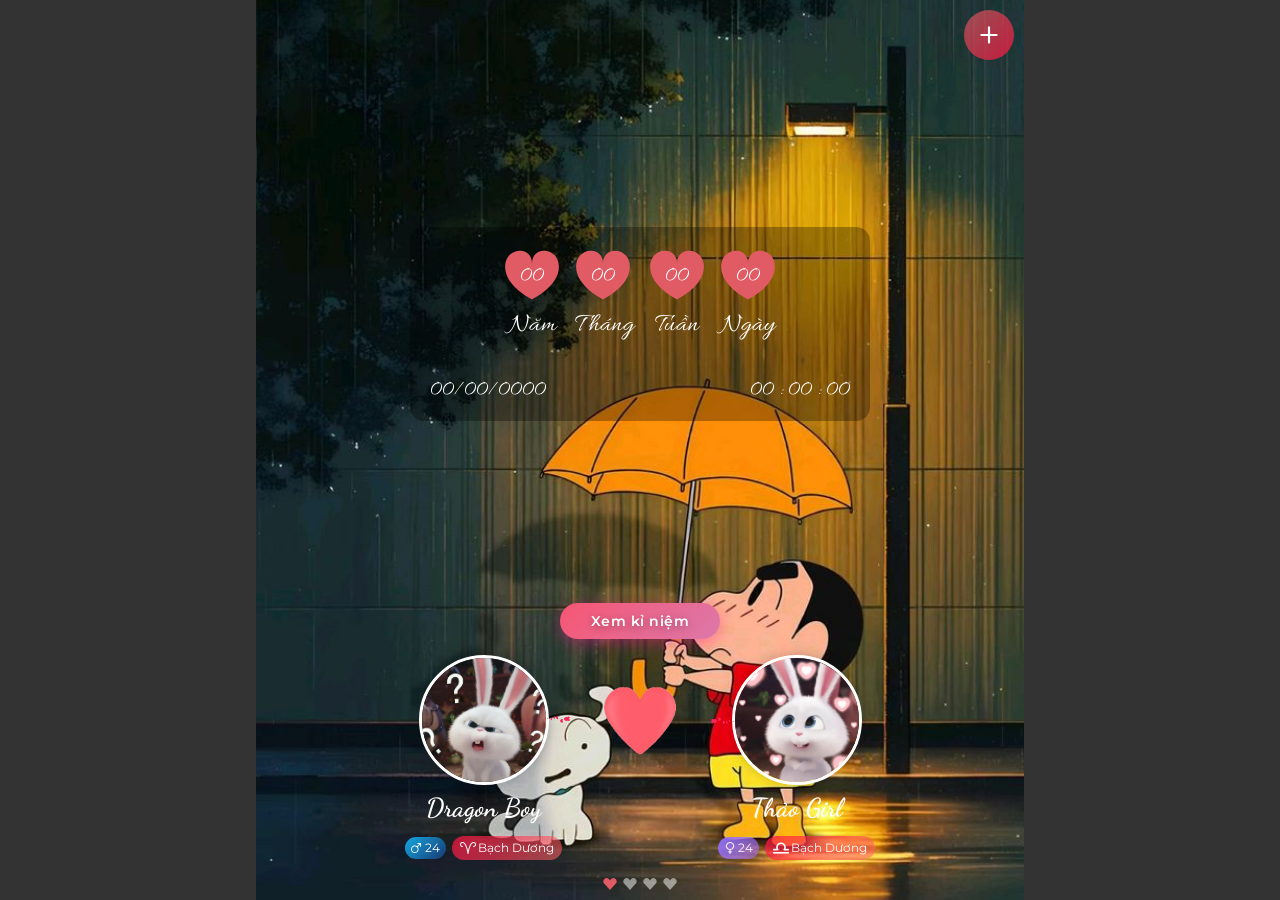
==== commit 8077bd26: "Update test index.html #2" ====
--- a/card-cp/index.html
+++ b/card-cp/index.html
@@ -209,13 +209,13 @@
                   <span class="ic">💕</span>
                   <span>Hôm nay</span>
                 </div>
-                <div class="mquote">Mỗi ngày là một kỷ niệm</div>
+                <div class="mquote">Chúng Ta Đã Bên Nhau</div>
               </div>
 
               <!-- Counter -->
               <div class="mcounter">
                 <div class="num" id="daysCounterMemory">0</div>
-                <div class="lb">ngày bên nhau</div>
+                <div class="lb">Ngày</div>
               </div>
 
               <!-- Quote -->
@@ -259,7 +259,6 @@
                     <div class="dot"></div>
                     <div class="cnt">
                       <div class="date">
-                        <span>🌸</span>
                         <span>Ngày đầu tiên</span>
                       </div>
                       <div class="txt">Ngày chúng ta bắt đầu hành trình tình
@@ -273,7 +272,6 @@
                     <div class="dot"></div>
                     <div class="cnt">
                       <div class="date">
-                        <span>💝</span>
                         <span>Tháng Đầu Tiên</span>
                       </div>
                       <div class="txt">Một tháng tròn bên nhau, mọi thứ vẫn mới
@@ -287,7 +285,6 @@
                     <div class="dot"></div>
                     <div class="cnt">
                       <div class="date">
-                        <span>🎂</span>
                         <span>Kỷ Niệm 6 Tháng</span>
                       </div>
                       <div class="txt">Nửa năm bên nhau, chúng ta đã trải qua
@@ -301,7 +298,6 @@
                     <div class="dot"></div>
                     <div class="cnt">
                       <div class="date">
-                        <span>💕</span>
                         <span>Sinh Nhật 1 Năm</span>
                       </div>
                       <div class="txt">Một năm đầy yêu thương và hạnh phúc. Cùng
--- a/card-cp/css/styles.css
+++ b/card-cp/css/styles.css
@@ -1412,20 +1412,20 @@
   right: 15px;
   width: 35px;
   height: 35px;
-  background: rgba(255, 105, 180, 0.1);
-  border: 2px solid rgba(255, 105, 180, 0.3);
+  background: rgba(255, 105, 105, 0.19);
+  border: 2px solid rgba(255, 105, 105, 0.3);
   border-radius: 50%;
   cursor: pointer;
   display: flex;
   align-items: center;
   justify-content: center;
   font-size: 20px;
-  color: #ff69b4;
+  color: #f75673;
   transition: all 0.3s ease;
   z-index: 10;
+  padding-bottom: 2px;
 }
 .memory-overlay .memory-close:hover {
-  background: rgba(255, 105, 180, 0.2);
   transform: rotate(90deg);
 }
 .memory-overlay .memory-wrap {
@@ -1480,34 +1480,33 @@
 .memory-overlay .mheader {
   text-align: center;
   padding: 28px 20px;
-  background: linear-gradient(135deg, rgba(201, 160, 220, 0.1) 0%, rgba(232, 180, 188, 0.1) 100%);
+  background: linear-gradient(135deg, rgba(220, 160, 160, 0.1) 0%, rgba(232, 180, 188, 0.1) 100%);
   border-radius: 20px;
   margin-bottom: 30px;
   position: relative;
   overflow: hidden;
 }
+.memory-overlay .mheader::before, .memory-overlay .mheader::after {
+  content: "❤";
+  position: absolute;
+  font-size: 100px;
+  opacity: 0.05;
+  color: red;
+}
 .memory-overlay .mheader::before {
-  content: "❤";
-  position: absolute;
   top: -20px;
   left: -20px;
-  font-size: 100px;
-  opacity: 0.05;
   transform: rotate(-15deg);
 }
 .memory-overlay .mheader::after {
-  content: "❤";
-  position: absolute;
   bottom: -20px;
   right: -20px;
-  font-size: 100px;
-  opacity: 0.05;
   transform: rotate(15deg);
 }
 .memory-overlay .mheader h1 {
   font-size: 36px;
   line-height: 1.2;
-  color: #9b6b9e;
+  color: #fe748d;
   margin-bottom: 10px;
   font-weight: 600;
   letter-spacing: 2px;
@@ -1526,7 +1525,7 @@
 }
 .memory-overlay .mhead .mdate-display {
   font-size: 16px;
-  color: #ff69b4;
+  color: #f17e7e;
   font-weight: 600;
   display: flex;
   align-items: center;
@@ -1549,23 +1548,23 @@
   text-align: center;
   margin: 0px 0 15px;
   opacity: 0;
+  display: flex;
+  justify-content: center;
+  align-items: flex-end;
 }
 .memory-overlay .mcounter .num {
   font-size: 72px;
   font-weight: 700;
-  background: linear-gradient(135deg, #ff69b4, #ff1493, #ff69b4);
-  background-size: 200% 200%;
-  -webkit-background-clip: text;
-  -webkit-text-fill-color: transparent;
-  background-clip: text;
+  color: #f75673;
   line-height: 1;
-  margin-bottom: 10px;
 }
 .memory-overlay .mcounter .lb {
   font-size: 18px;
-  color: #ff69b4;
-  font-weight: 600;
+  color: #f75673;
+  font-weight: 700;
   letter-spacing: 1px;
+  padding-bottom: 10px;
+  padding-left: 5px;
 }
 .memory-overlay .mquote {
   text-align: center;
@@ -1671,11 +1670,11 @@
 .memory-overlay .mtimeline .item-wrap::before {
   content: "";
   position: absolute;
-  left: 50%;
+  left: 20px;
   top: 0;
   bottom: 0;
   width: 3px;
-  background: linear-gradient(180deg, transparent 0%, #D4A5C6 10%, #E8B4BC 50%, #F5C6CB 90%, transparent 100%);
+  background: linear-gradient(180deg, transparent 0%, #d4a5c6 10%, #e8b4bc 50%, #f5c6cb 90%, transparent 100%);
   transform: translateX(-50%);
   height: 0;
 }
@@ -1684,6 +1683,8 @@
   margin-bottom: 35px;
   opacity: 0;
   animation: slideIn 0.6s ease-out 1.6s forwards;
+  width: calc(100% - 60px);
+  margin-left: 60px;
 }
 .memory-overlay .mtimeline .item:last-child {
   margin-bottom: 0;
@@ -1715,23 +1716,9 @@
 .memory-overlay .mtimeline .item:nth-child(10) {
   animation-delay: 3.4s;
 }
-.memory-overlay .mtimeline .item:nth-child(odd) .cnt {
-  margin-right: 55%;
-  text-align: right;
-}
-.memory-overlay .mtimeline .item:nth-child(odd) .date {
-  justify-content: flex-end;
-}
-.memory-overlay .mtimeline .item:nth-child(even) .cnt {
-  margin-left: 55%;
-  text-align: left;
-}
-.memory-overlay .mtimeline .item:nth-child(even) .date {
-  justify-content: flex-start;
-}
 .memory-overlay .mtimeline .dot {
   position: absolute;
-  left: 50%;
+  left: -40px;
   top: 5px;
   width: 16px;
   height: 16px;
@@ -1744,19 +1731,21 @@
   animation: dotPulse 2s ease-in-out infinite;
 }
 .memory-overlay .mtimeline .cnt {
-  background: linear-gradient(135deg, #fff5f8, #ffffff);
+  background: linear-gradient(135deg, rgba(255, 255, 255, 0.95) 0%, rgba(253, 251, 247, 0.95) 100%);
+  border: 1px solid #f0e6ed;
   padding: 15px 18px;
   border-radius: 18px;
   box-shadow: 0 4px 15px rgba(255, 105, 180, 0.1);
   transition: all 0.3s ease;
+  box-shadow: 0 6px 20px rgba(139, 90, 125, 0.12), inset 0 1px 2px rgba(255, 255, 255, 0.8);
 }
 .memory-overlay .mtimeline .cnt:hover {
   transform: translateY(-3px);
   box-shadow: 0 8px 25px rgba(255, 105, 180, 0.2);
 }
 .memory-overlay .mtimeline .date {
-  font-size: 13px;
-  color: #ff69b4;
+  font-size: 16px;
+  color: #f75673;
   font-weight: 600;
   margin-bottom: 5px;
   display: flex;
@@ -1771,18 +1760,29 @@
 .memory-overlay .love-stats {
   margin: 35px 0;
   padding: 30px 20px;
-  background: linear-gradient(135deg, rgba(255, 255, 255, 0.8) 0%, rgba(255, 252, 254, 0.8) 100%);
+  background: linear-gradient(135deg, rgba(255, 255, 255, 0.8) 0%, rgba(250, 240, 240, 0.8) 100%);
   border-radius: 0;
-  border: 2px solid rgba(212, 165, 198, 0.2);
+  border: 2px solid rgba(247, 86, 115, 0.1);
   border-radius: 14px;
 }
 .memory-overlay .love-stats h2 {
-  color: #8b5a7d;
+  color: #f75673;
   margin-bottom: 20px;
   font-size: 20px;
   font-weight: 600;
   letter-spacing: 0.8px;
   text-align: center;
+  display: flex;
+  align-items: center;
+  justify-content: center;
+}
+.memory-overlay .love-stats h2::before {
+  content: "";
+  display: inline-block;
+  margin-right: 5px;
+  width: 20px;
+  height: 20px;
+  background: url('data:image/svg+xml,<svg xmlns="http://www.w3.org/2000/svg" width="800px" height="800px" viewBox="0 0 24 24" fill="none" style="&%2310;"><path d="M21 21H6.2C5.07989 21 4.51984 21 4.09202 20.782C3.71569 20.5903 3.40973 20.2843 3.21799 19.908C3 19.4802 3 18.9201 3 17.8V3M7 15L12 9L16 13L21 7" stroke="%23000000" stroke-width="2" stroke-linecap="round" stroke-linejoin="round" style="&%2310; stroke: %23f75673;&%2310;"/></svg>') center/contain no-repeat;
 }
 .memory-overlay .love-stats .stats-grid {
   display: grid;
@@ -1790,7 +1790,7 @@
   gap: 15px;
 }
 .memory-overlay .love-stats .stat-card {
-  background: white;
+  background: #fff;
   padding: 25px 15px;
   border-radius: 18px;
   text-align: center;
@@ -1845,7 +1845,7 @@
 .memory-overlay .love-stats .stat-number {
   font-size: 28px;
   font-weight: 700;
-  color: #d4a5c6;
+  color: #ea9191;
   display: block;
   margin-bottom: 5px;
   font-family: var(--font-playfair);
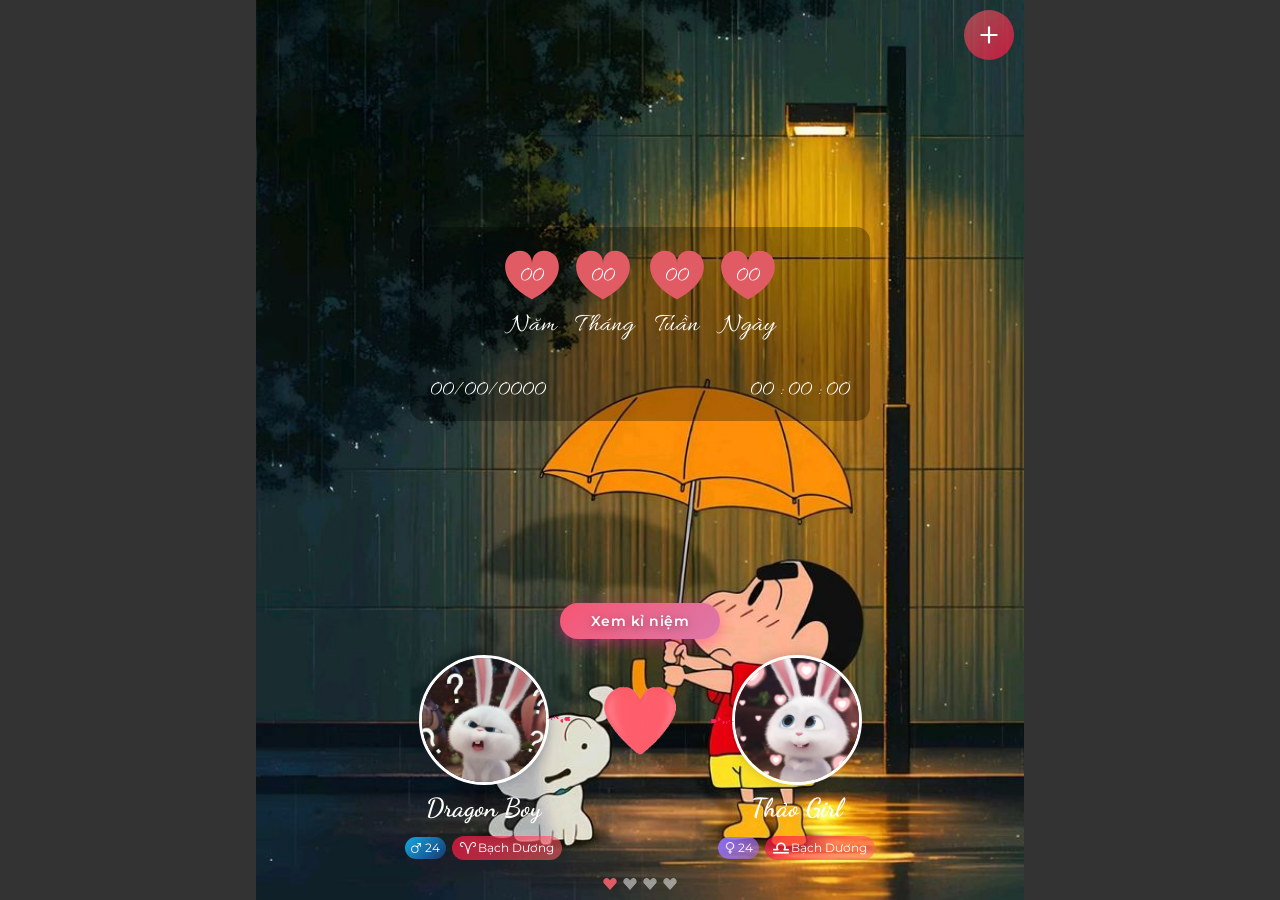
==== commit 8bd517f1: "Update test index.html #3" ====
--- a/card-cp/index.html
+++ b/card-cp/index.html
@@ -224,7 +224,7 @@
               <!-- Stats Section - Elegant Horizontal -->
               <div class="mstats">
                 <div class="mstats-row">
-                  <div class="item">
+                  <!-- <div class="item">
                     <span class="ic">📅</span>
                     <span class="vale" id="weeksCounterMemory">0</span>
                     <span class="lb">Tuần</span>
@@ -238,6 +238,21 @@
                     <span class="ic">✨</span>
                     <span class="vale" id="yearsCounterMemory">0</span>
                     <span class="lb">Năm</span>
+                  </div> -->
+                  <div class="item">
+                    <span class="ic">🌸</span>
+                    <span class="vale" id="seasonsCounterMemory">0</span>
+                    <span class="lb">Mùa</span>
+                  </div>
+                  <div class="item">
+                    <span class="ic">🎄</span>
+                    <span class="vale" id="christmasCounterMemory">0</span>
+                    <span class="lb">Giáng Sinh</span>
+                  </div>
+                  <div class="item">
+                    <span class="ic">🎆</span>
+                    <span class="vale" id="tetCounterMemory">0</span>
+                    <span class="lb">Tết</span>
                   </div>
                 </div>
               </div>
@@ -250,8 +265,7 @@
                     <span>Hành Trình Yêu Thương</span>
                     <span>💕</span>
                   </div>
-                  <div class="subttl">Những mốc đáng nhớ của chúng
-                    ta</div>
+                  <div class="subttl">Những mốc đáng nhớ của chúng ta</div>
                 </div>
 
                 <div class="item-wrap">
--- a/card-cp/css/styles.css
+++ b/card-cp/css/styles.css
@@ -1400,6 +1400,9 @@
 .memory-overlay.active .mstats .item:nth-child(4) {
   animation: slideInStat 0.6s ease-out 1.7s forwards;
 }
+.memory-overlay.active .mstats .item:nth-child(5) {
+  animation: slideInStat 0.6s ease-out 1.9s forwards;
+}
 .memory-overlay.active .mtimeline .item-wrap::before {
   animation: growLine 2s ease-out 1.4s forwards;
 }
@@ -1588,7 +1591,6 @@
   border-radius: 14px;
   padding: 15px 15px;
   backdrop-filter: blur(10px);
-  border: 2px solid rgba(255, 105, 180, 0.1);
   box-shadow: 0 8px 32px rgba(255, 105, 180, 0.08);
 }
 .memory-overlay .mstats .mstats-row {
@@ -1622,11 +1624,7 @@
 .memory-overlay .mstats .vale {
   font-size: 26px;
   font-weight: 700;
-  background: linear-gradient(135deg, #ff69b4, #ff1493, #ff69b4);
-  background-size: 200% 200%;
-  -webkit-background-clip: text;
-  -webkit-text-fill-color: transparent;
-  background-clip: text;
+  color: #f75673;
   animation: gradientShift 3s ease infinite;
   display: block;
   margin-bottom: 3px;
@@ -1652,7 +1650,7 @@
 .memory-overlay .mtimeline .ttl {
   font-size: 16px;
   font-weight: 600;
-  color: #ff69b4;
+  color: #f75673;
   margin-bottom: 8px;
   display: flex;
   align-items: center;
@@ -1751,6 +1749,17 @@
   display: flex;
   align-items: center;
   gap: 6px;
+  position: relative;
+  padding-left: 27px;
+}
+.memory-overlay .mtimeline .date::before {
+  content: "";
+  position: absolute;
+  top: 1px;
+  left: 0;
+  width: 17px;
+  height: 17px;
+  background: url('data:image/svg+xml,<svg stroke="%23f75673" xmlns="http://www.w3.org/2000/svg" viewBox="0 0 25 25"><defs><style>.cls-1{fill:%23231f20}</style></defs><g id="calendar_love" data-name="calendar love"><path class="cls-1" d="M22.5 3H21V2a1 1 0 0 0-1-1h-1a1 1 0 0 0-1 1v1h-4V2a1 1 0 0 0-1-1h-1a1 1 0 0 0-1 1v1H7V2a1 1 0 0 0-1-1H5a1 1 0 0 0-1 1v1H2.5A1.5 1.5 0 0 0 1 4.5v18A1.5 1.5 0 0 0 2.5 24h20a1.5 1.5 0 0 0 1.5-1.5v-18A1.5 1.5 0 0 0 22.5 3zM19 2h1v3h-1zm-7 0h1v3h-1zM5 2h1v3H5zM2.5 4H4v1a1 1 0 0 0 1 1h1a1 1 0 0 0 1-1V4h4v1a1 1 0 0 0 1 1h1a1 1 0 0 0 1-1V4h4v1a1 1 0 0 0 1 1h1a1 1 0 0 0 1-1V4h1.5a.5.5 0 0 1 .5.5V8H2V4.5a.5.5 0 0 1 .5-.5zm20 19h-20a.5.5 0 0 1-.5-.5V9h21v13.5a.5.5 0 0 1-.5.5z"/><path class="cls-1" d="M15.35 10a4.36 4.36 0 0 0-2.79 1.56 3.85 3.85 0 0 0-6.27-.36c-1.65 2.17.37 5.81 1.82 7.61a10.77 10.77 0 0 0 4.2 3.19.43.43 0 0 0 .19 0 .45.45 0 0 0 .2 0 10.76 10.76 0 0 0 4.19-3.15c1.59-2 3.38-5.64 1.82-7.62A3.85 3.85 0 0 0 15.35 10zm.76 8.19A9.84 9.84 0 0 1 12.5 21a9.84 9.84 0 0 1-3.61-2.76c-1.37-1.71-3-4.83-1.8-6.39a2.92 2.92 0 0 1 2.26-1 2.88 2.88 0 0 1 1 .19A3.25 3.25 0 0 1 12 12.7a.51.51 0 0 0 .43.3.53.53 0 0 0 .47-.25A3.61 3.61 0 0 1 15.46 11a2.84 2.84 0 0 1 2.46.81c1.14 1.43-.38 4.59-1.81 6.38z"/></g></svg>') center/contain no-repeat;
 }
 .memory-overlay .mtimeline .txt {
   font-size: 14px;
